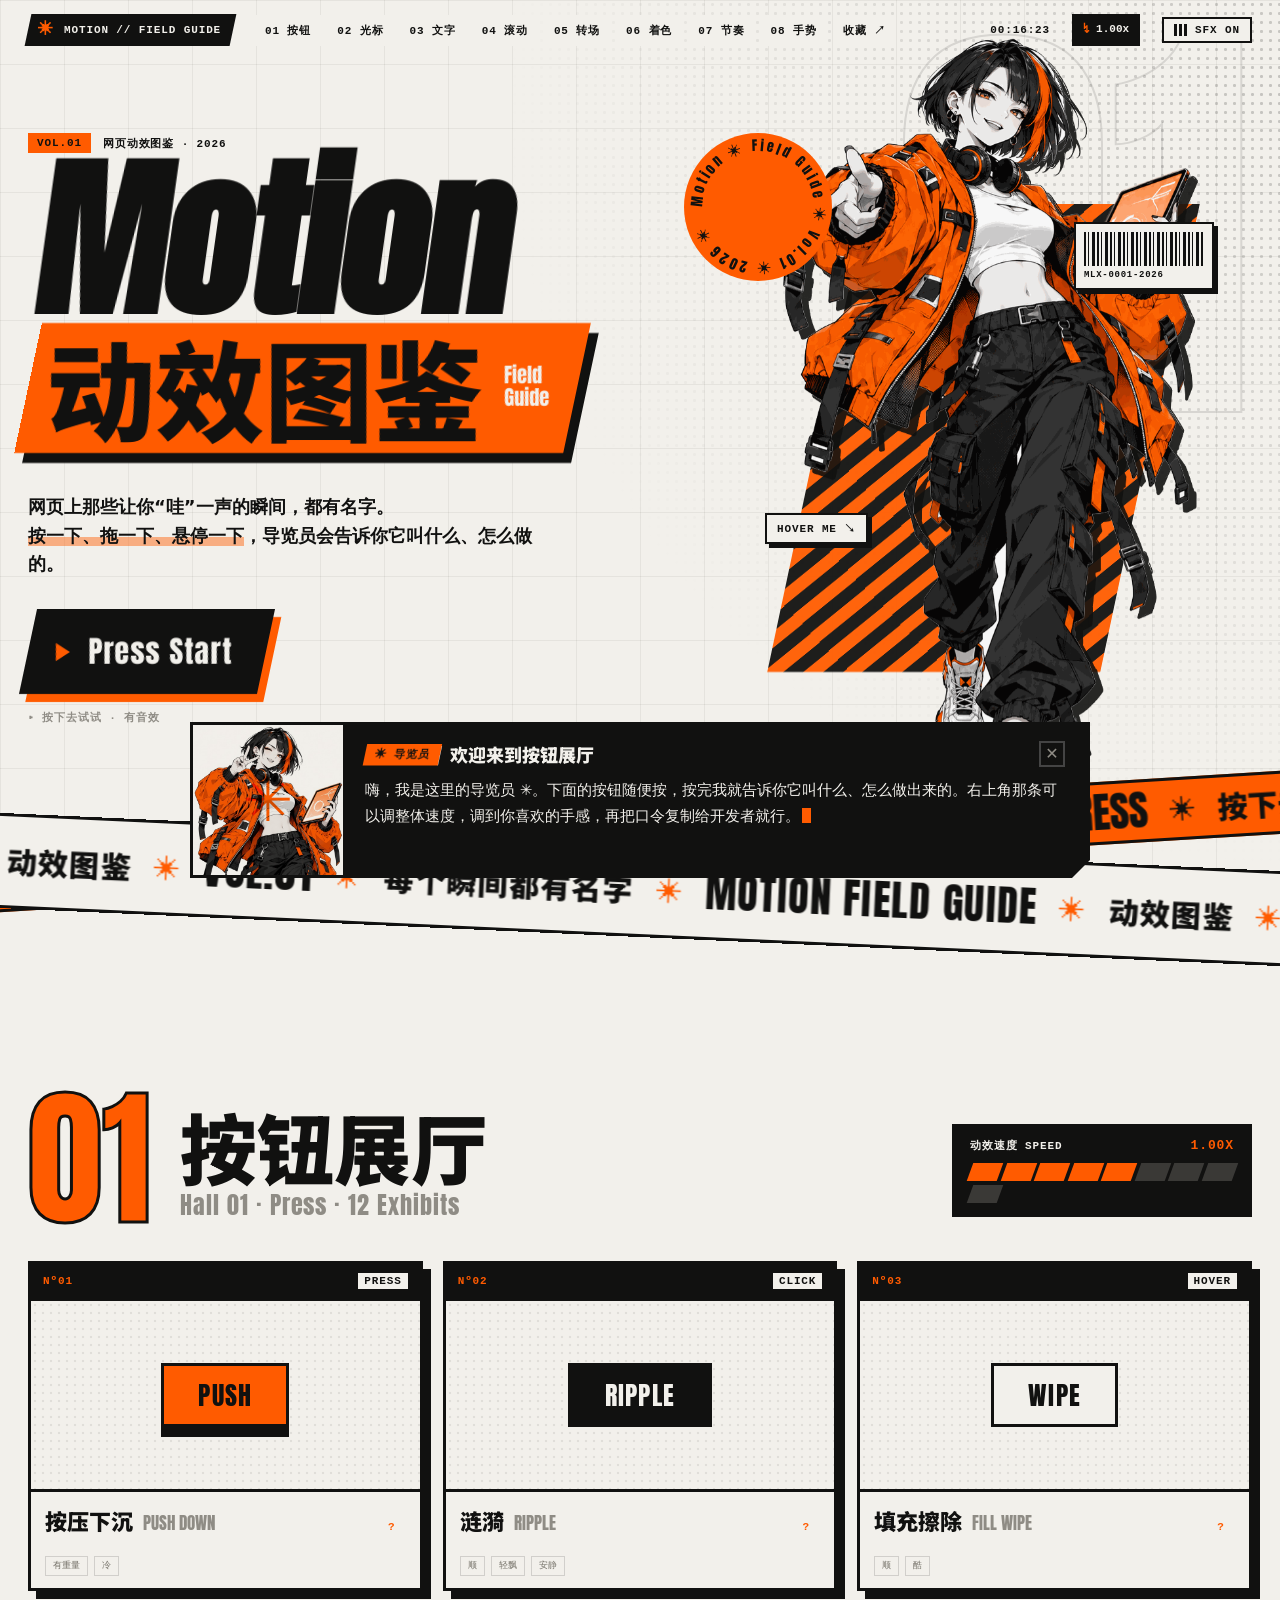
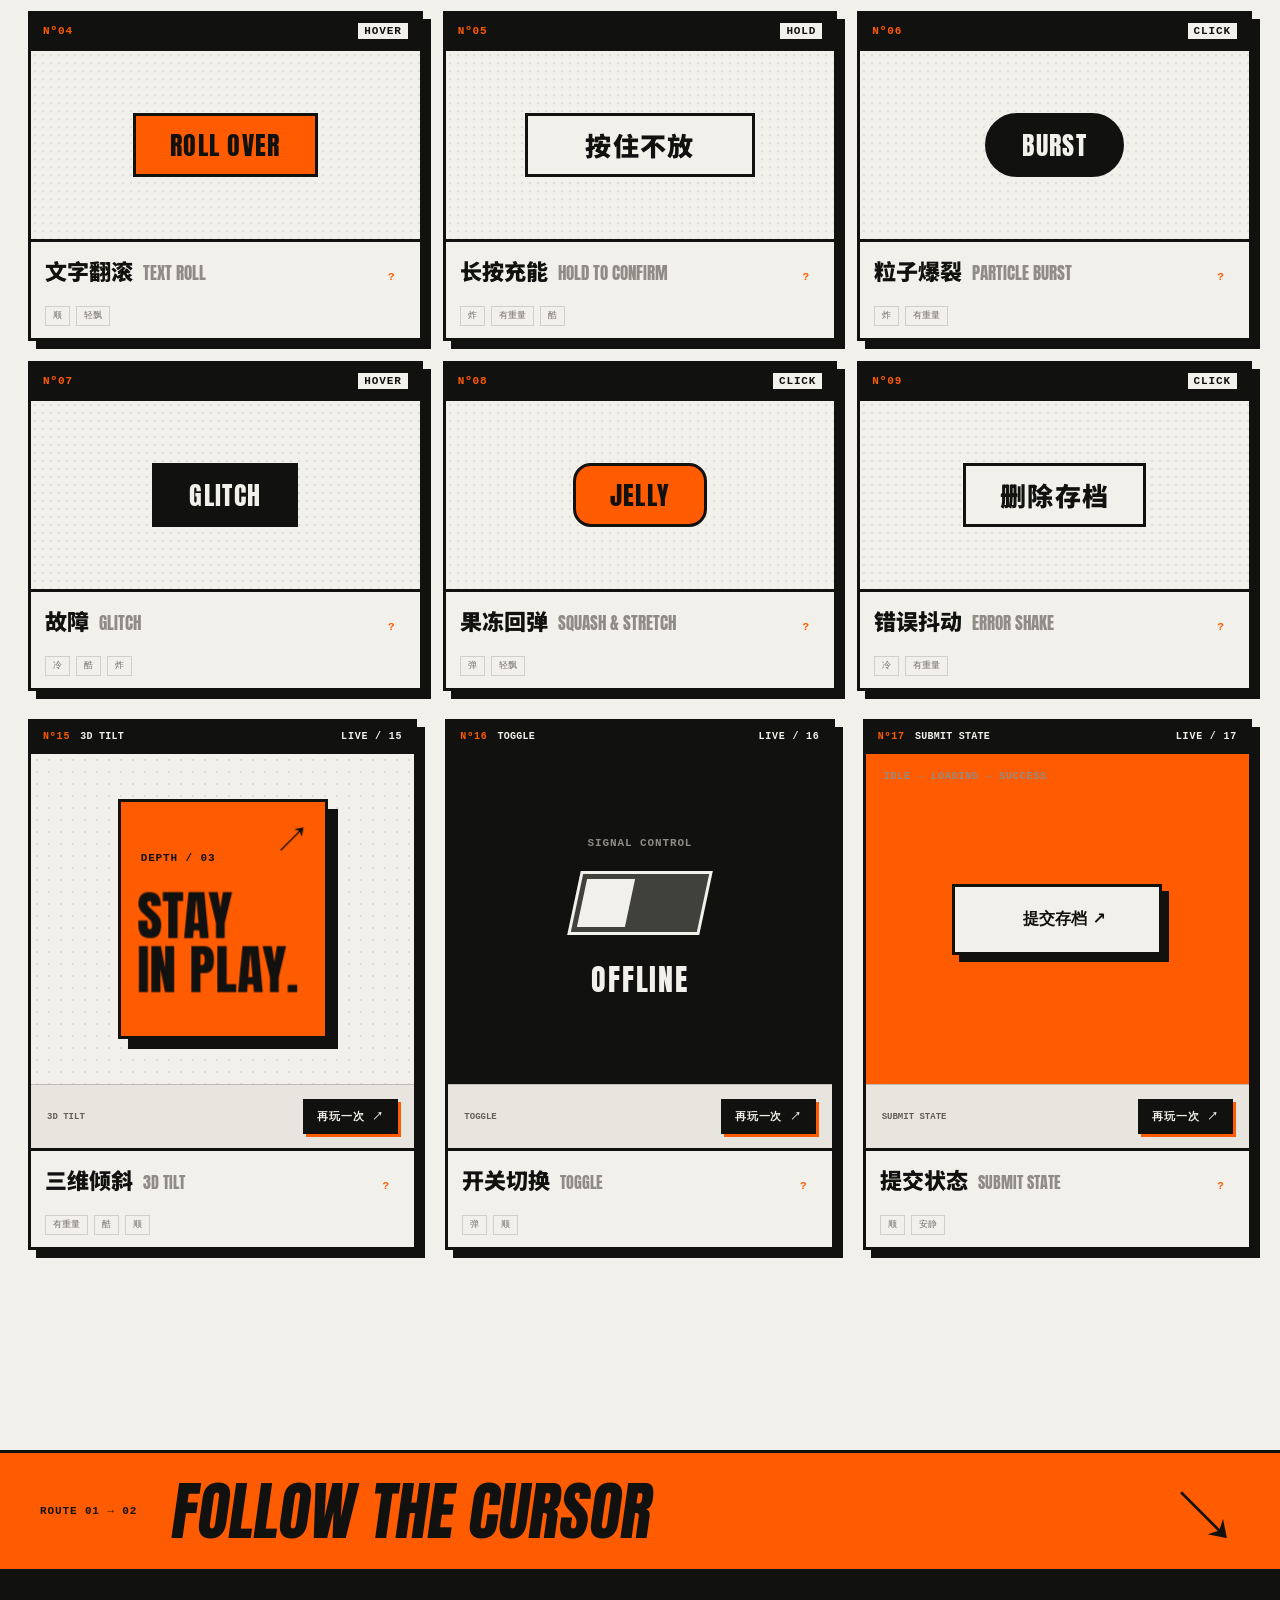
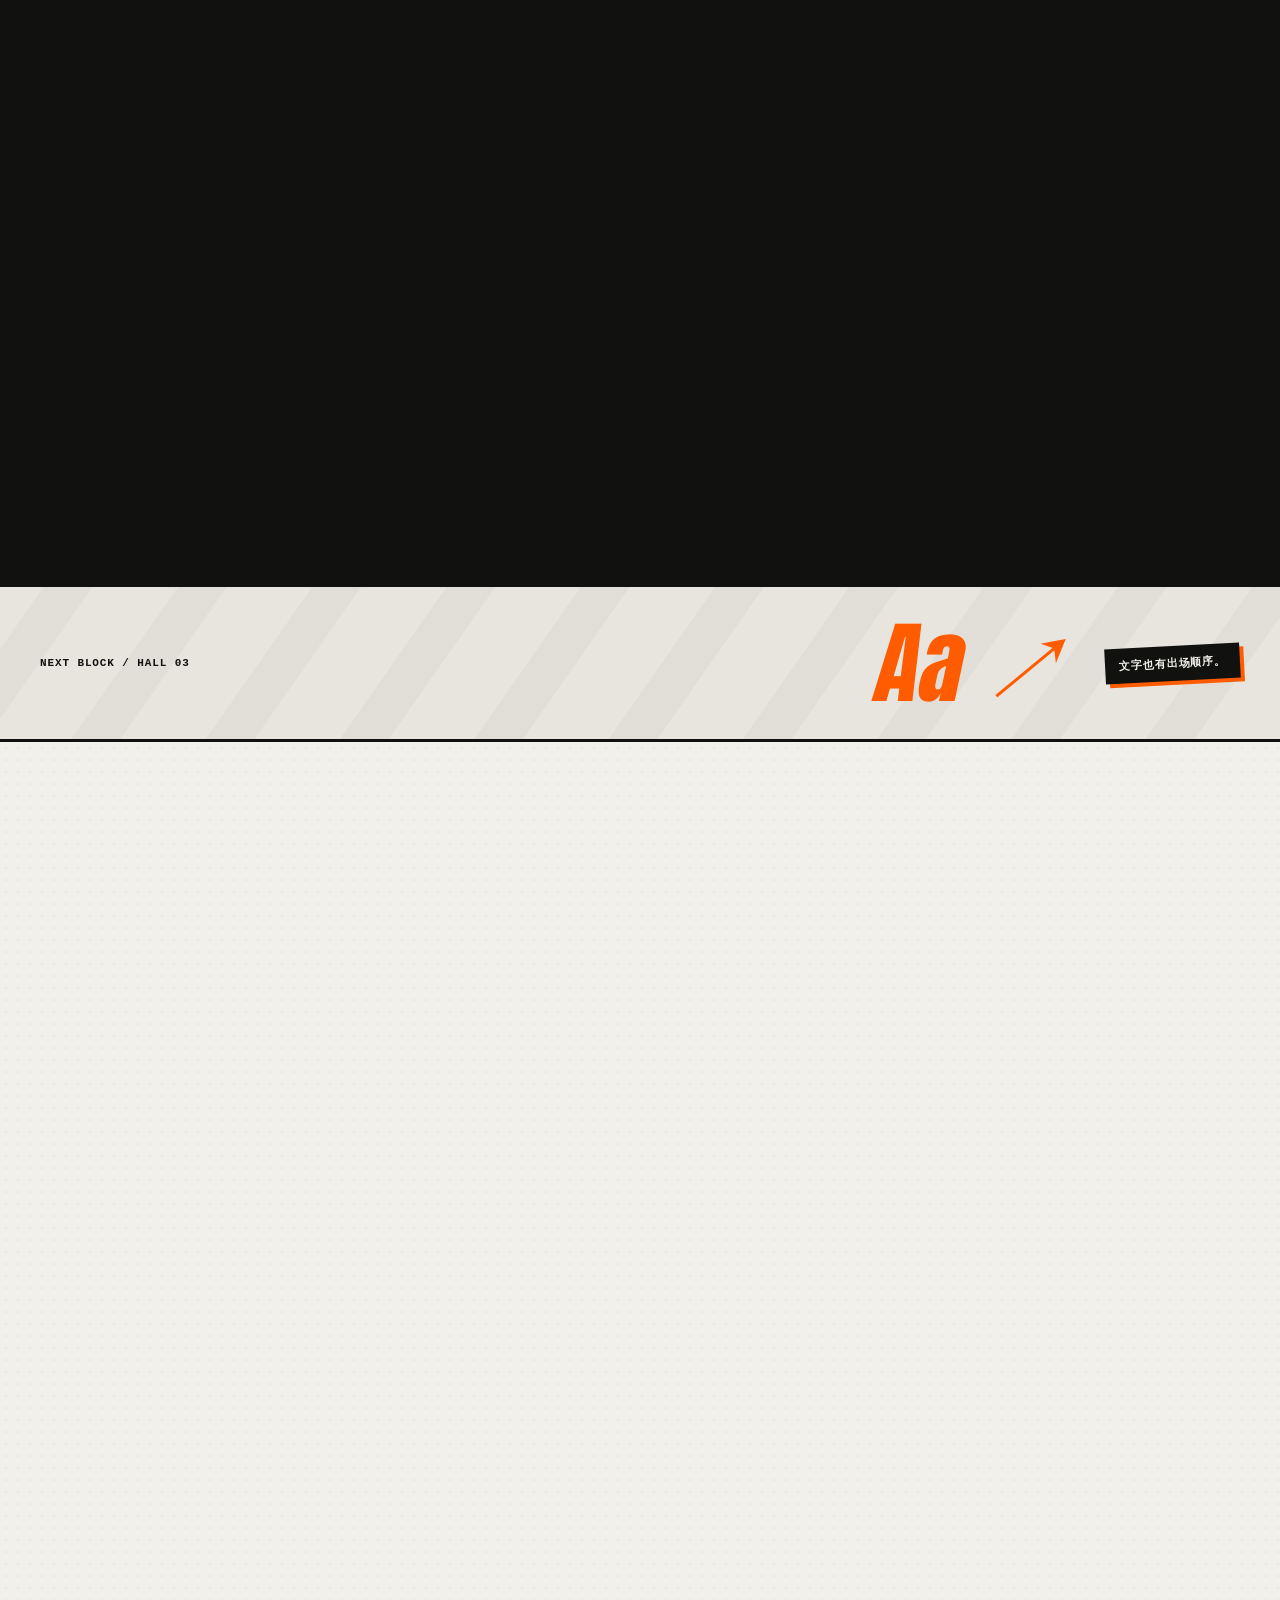
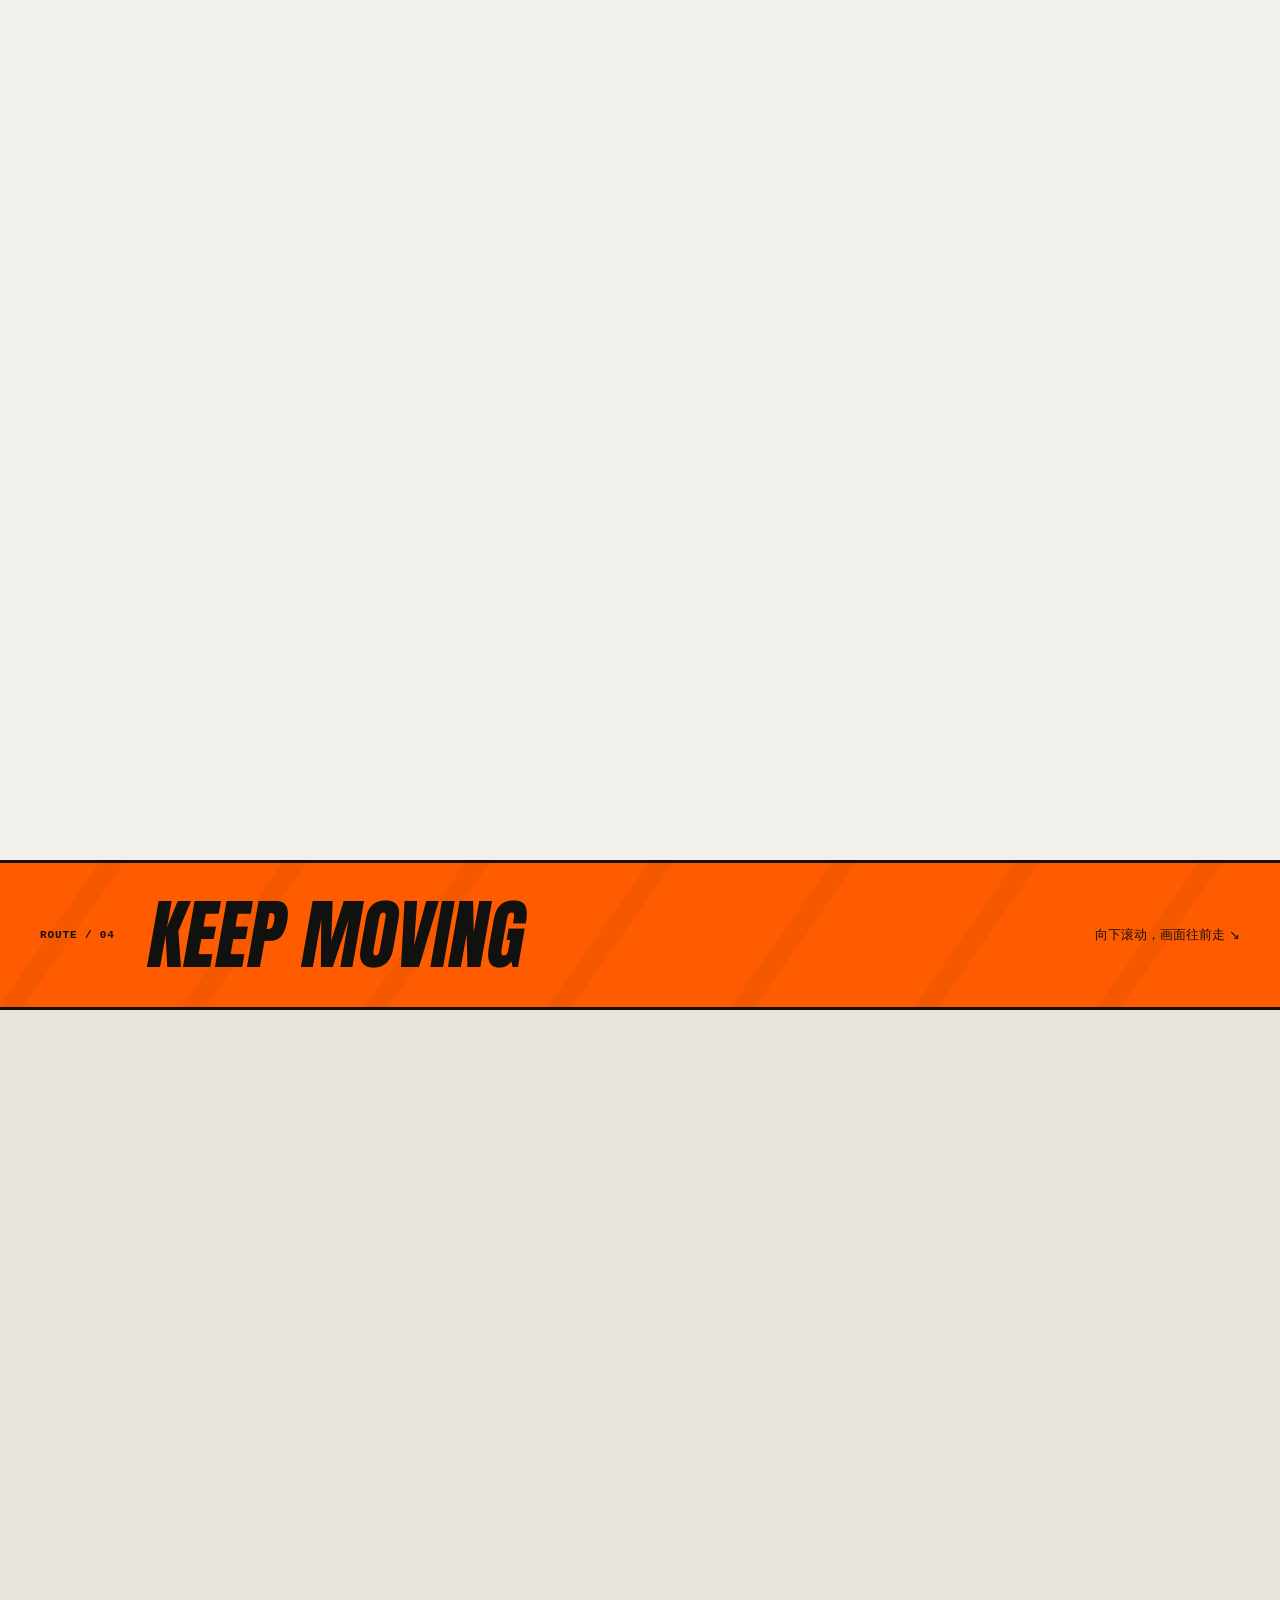
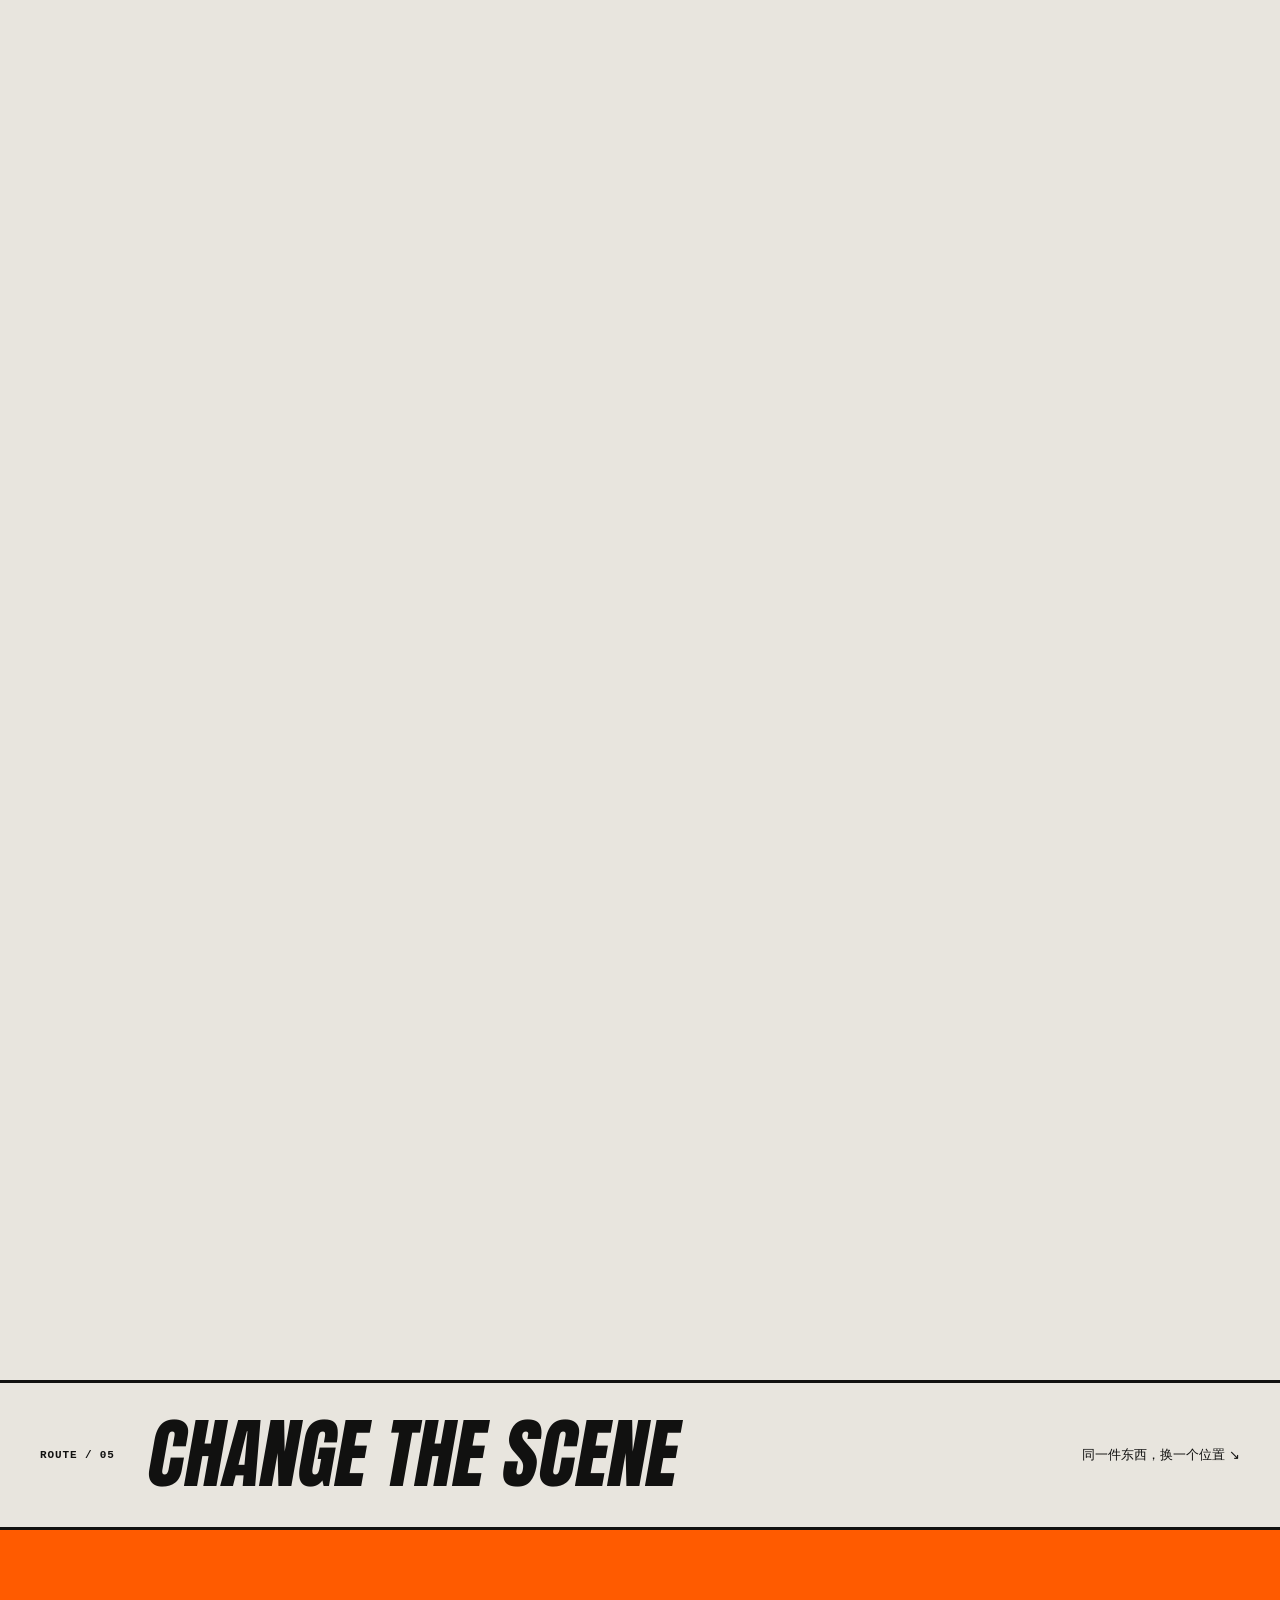
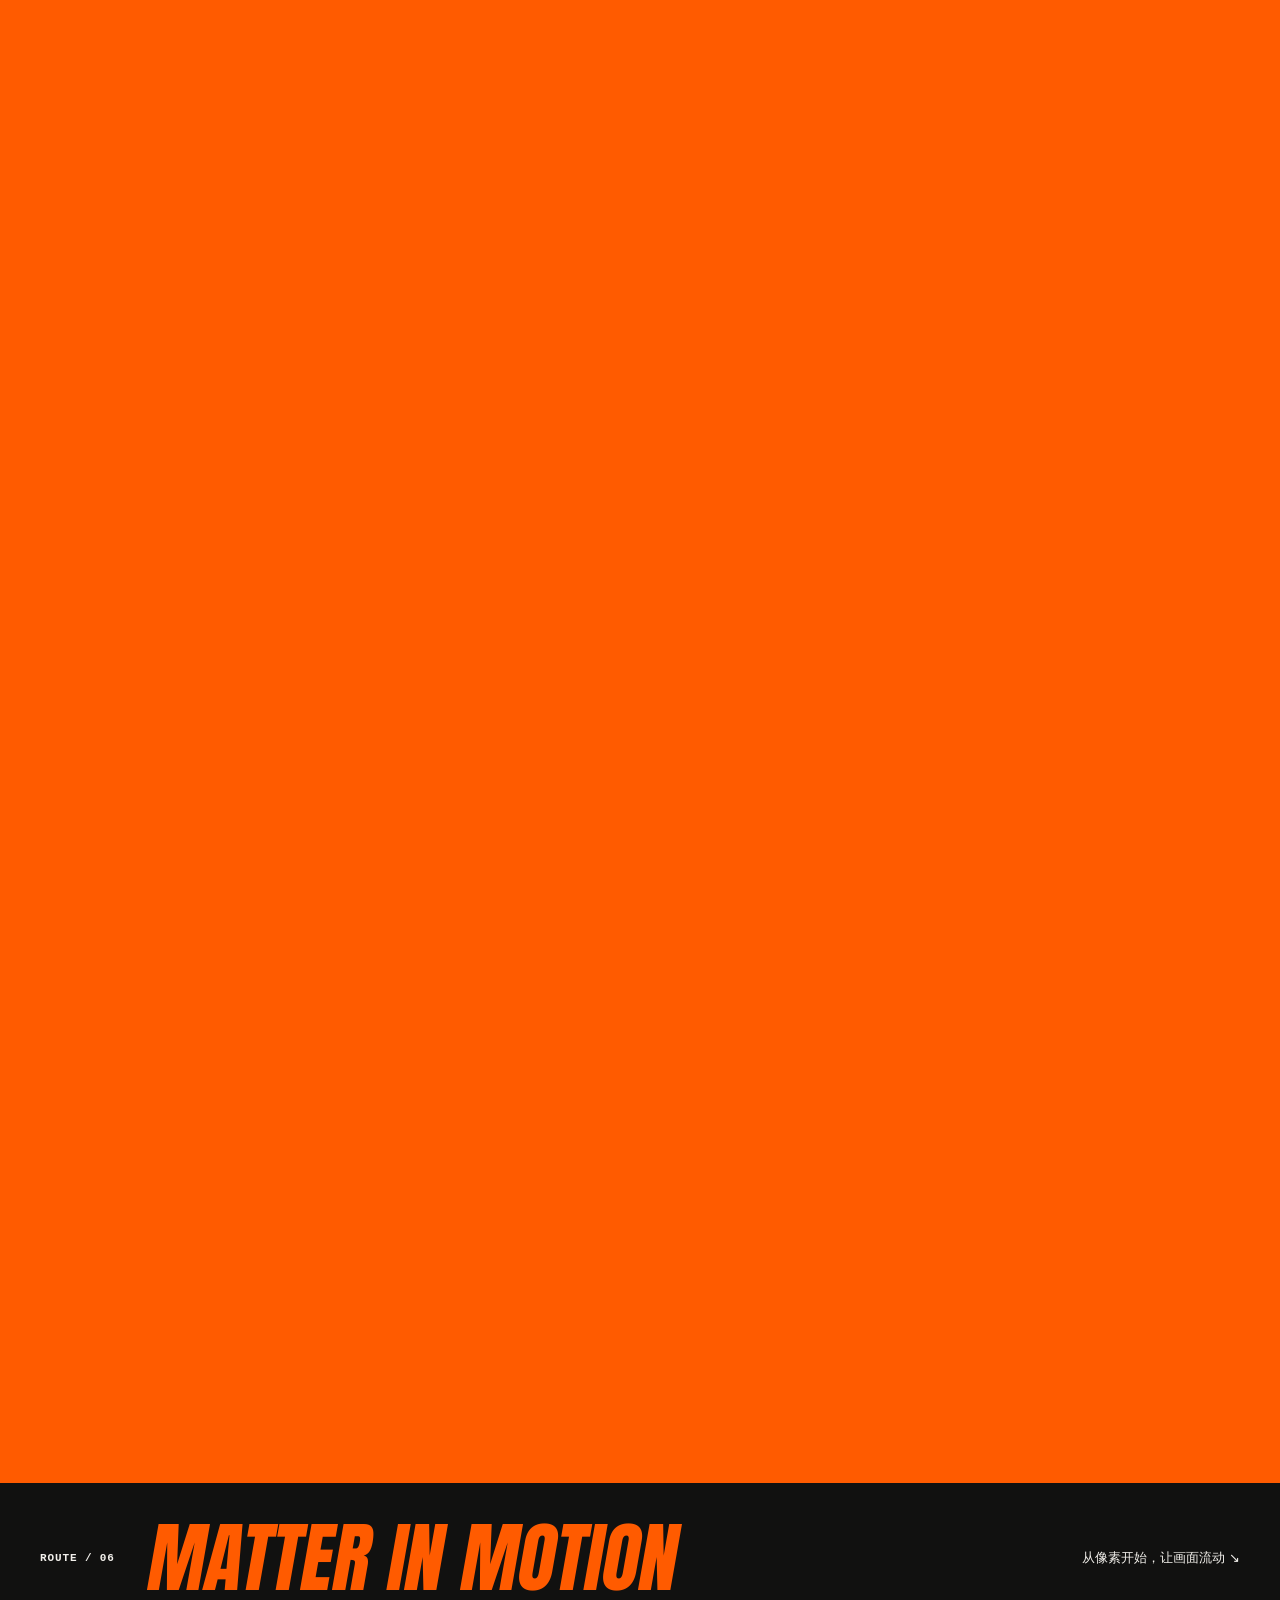
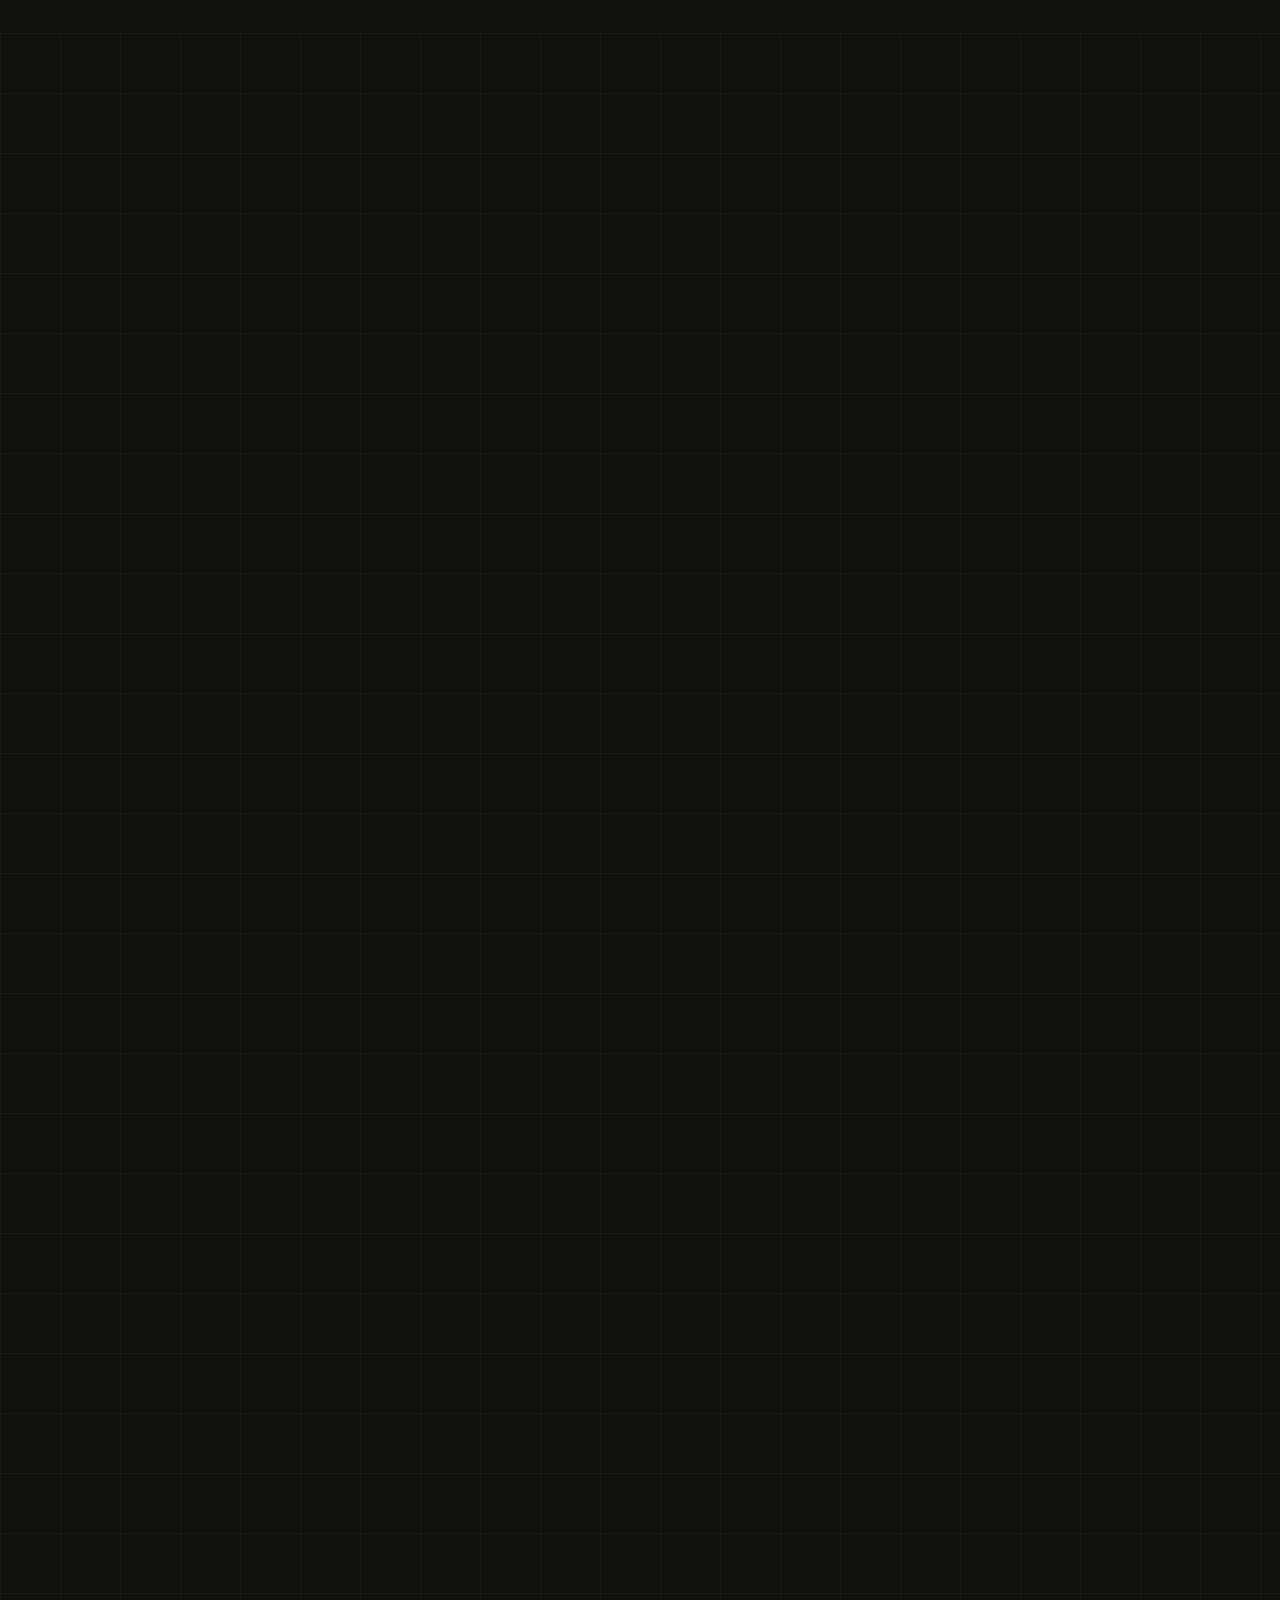
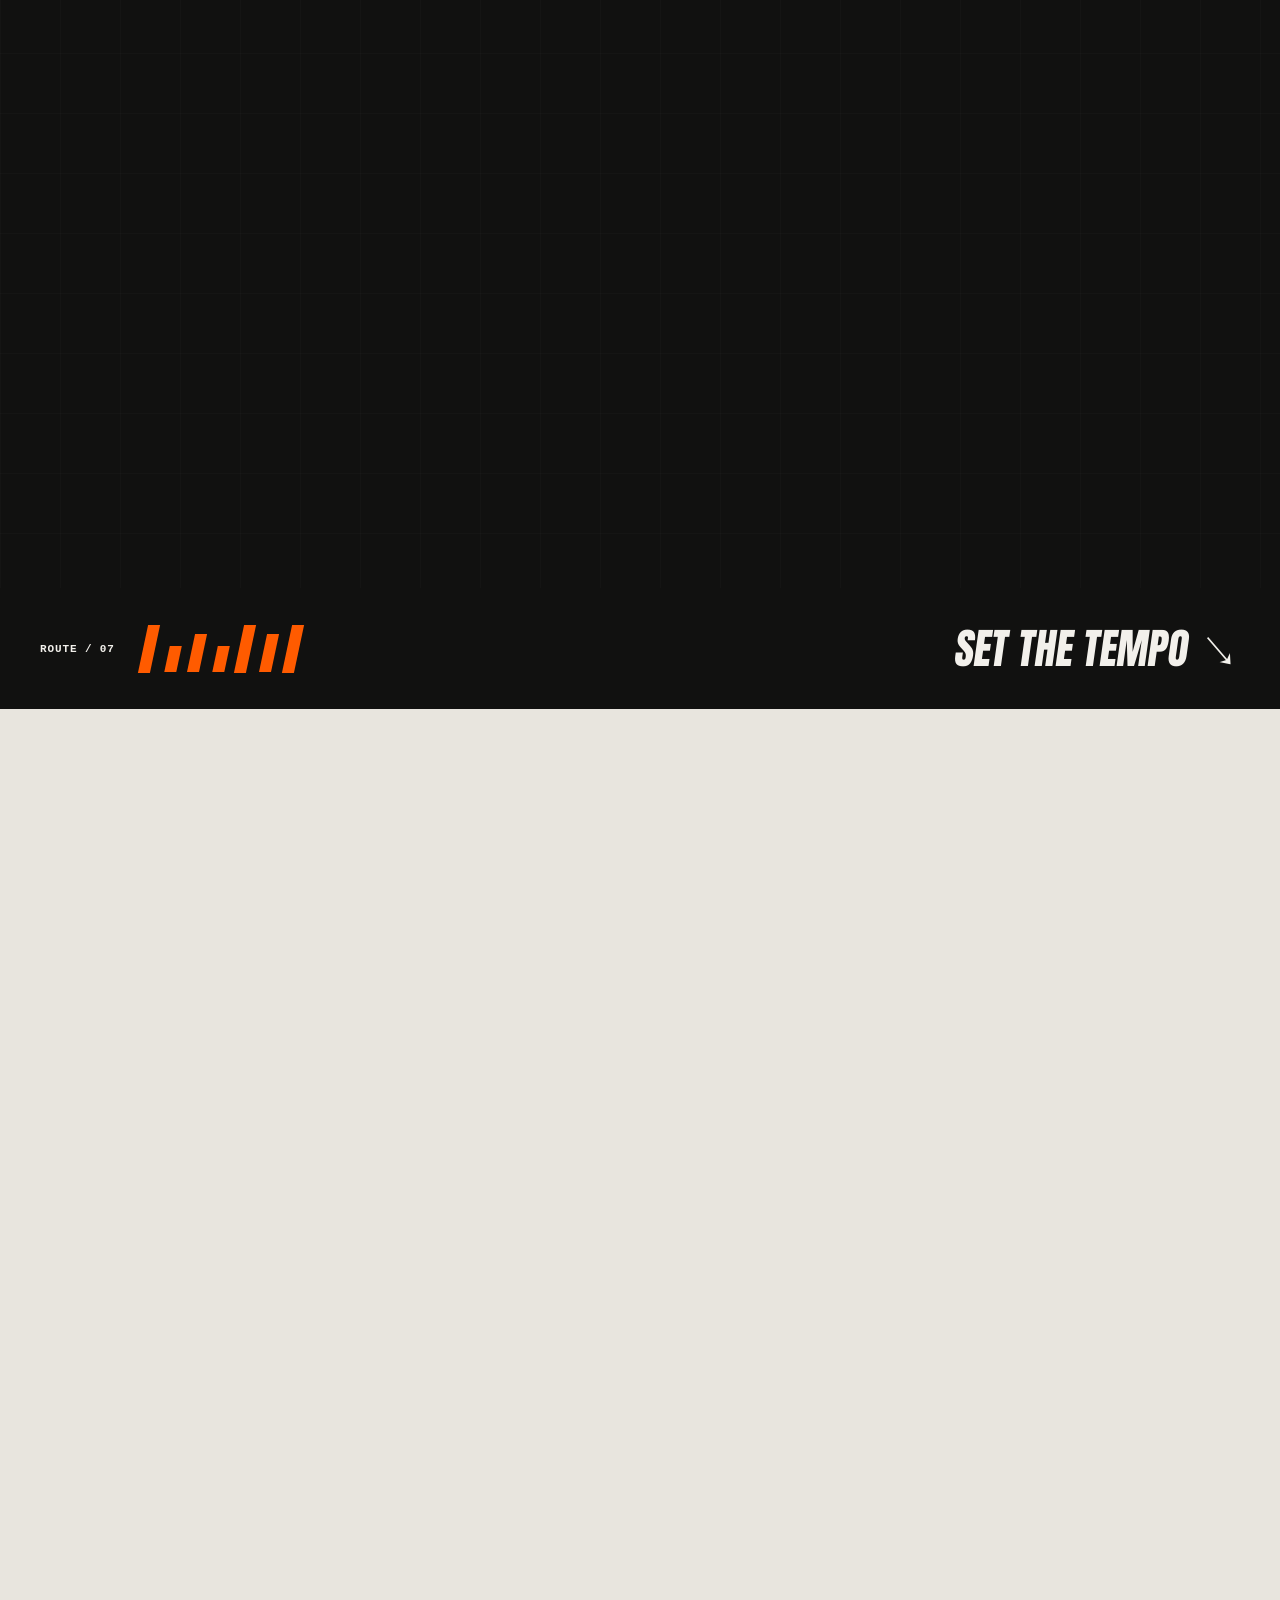
==== proto/c3-city.html @ 34e97db2 "统一浏览器动画与物理时钟实现暂停慢放和逐帧推进 Co-Authored-By: Claude Opus 5.5 <noreply@anthropic.com>" ====
<!doctype html>
<html lang="zh-CN">
<head>
<meta charset="utf-8">
<meta name="viewport" content="width=device-width, initial-scale=1">
<title>动效图鉴 · 43 件可玩的网页动效</title>
<meta name="description" content="八个展厅，四十三件可玩的网页动效。亲手试、调整速度、认识原理，再复制准确的动效口令。">
<link rel="preload" href="../assets/fonts/Anton.woff2" as="font" type="font/woff2" crossorigin>
<link rel="preload" href="../assets/fonts/NotoSansSC-Black-sub.woff2" as="font" type="font/woff2" crossorigin>
<link rel="icon" href="../assets/city-mark.svg" type="image/svg+xml">
<link rel="stylesheet" href="c3/core.css">
<link rel="stylesheet" href="c3/halls.css">
<link rel="stylesheet" href="c3/phase2.css">
<link rel="stylesheet" href="c3/phase3.css">
<link rel="stylesheet" href="c3/phase4.css">
</head>
<body>
  <div class="flash" id="flash"></div>

  <header class="hud mono">
    <a class="logo" href="#top" aria-label="回到首页"><i>✳</i><span>Motion // Field Guide</span></a>
    <span class="mid">Halls 08 / 08 · Exhibits 43</span>
    <nav class="hud-nav" aria-label="展厅导航"><a href="#hall">01 按钮</a><a href="#hall-cursor">02 光标</a><a href="#hall-text">03 文字</a><a href="#hall-scroll">04 滚动</a><a href="#hall-transition">05 转场</a><a href="#hall-shader">06 着色</a><a href="#hall-timing">07 节奏</a><a href="#hall-gesture">08 手势</a><a href="#collection" aria-label="收藏进度">收藏 ↗</a></nav>
    <span class="sp"></span>
    <span class="clock" id="clock">00:00:00</span>
    <button class="speed-toggle" id="speed-toggle" aria-label="调整全局速度，当前 1.00 倍" aria-expanded="false" aria-controls="speed-dock"><span aria-hidden="true">↯</span><b id="hudSpd">1.00x</b></button>
    <button class="sfx mono" id="sfx" aria-pressed="true"><span class="bars"><b></b><b></b><b></b></span><span id="sfxLbl">SFX ON</span></button>
  </header>
  <div class="speed-dock speed mono" id="speed-dock" hidden>
    <div class="speed-top"><span>播放控制台 Playback</span><b id="dockSpd">1.00x</b></div>
    <div class="segs" id="dock-segs" role="radiogroup" aria-label="全局动效速度"></div>
    <div class="speed-scale"><span>0.10x</span><span>1.00x</span><span>2.00x</span></div>
    <div class="playback-keys"><button id="play-pause" aria-pressed="false">Ⅱ 暂停</button><button id="play-slow">0.1x 慢放</button><button id="play-step" aria-label="暂停并前进一帧">一步 / 1帧 ↦</button></div><div class="playback-state" id="play-state" role="status">PLAYING / ALL HALLS</div><p>所有动效共用一个时钟。<br>空格暂停 · 暂停时按 . 前进一帧</p>
  </div>

  <main id="app">
  <section class="hero" id="top">
    <div class="grid"></div>
    <div class="ht halftone"></div>
    <div class="big-no">01</div>

    <div class="left" data-px="-.3">
      <div class="kicker mono"><span class="tag">Vol.01</span><span>网页动效图鉴 · 2026</span></div>
      <h1 class="t1"><span>Motion</span></h1>
      <div class="t2"><b>动效图鉴</b><small>Field<br>Guide</small></div>
      <p class="lead">网页上那些让你“哇”一声的瞬间，都有名字。<br><em>按一下、拖一下、悬停一下</em>，导览员会告诉你它叫什么、怎么做的。</p>
      <button class="start" id="start"><span class="tri"></span><span class="k">Press Start</span></button>
      <span class="start-hint mono">▸ 按下去试试 · 有音效</span>
    </div>

    <div class="right">
      <div class="stripe-block hazard" data-px=".25"></div>
      <svg class="badge" viewBox="0 0 150 150" aria-hidden="true">
        <defs><path id="circ" d="M75,75 m-56,0 a56,56 0 1,1 112,0 a56,56 0 1,1 -112,0"/></defs>
        <circle cx="75" cy="75" r="74"/>
        <text><textPath href="#circ">Motion ✳ Field Guide ✳ Vol.01 ✳ 2026 ✳</textPath></text>
      </svg>
      <div class="guide" id="guide" data-px=".6"><img decoding="async" width="885" height="1318" src="../assets/city-web/guide-full-shadow.png" alt="导览员" onerror="this.parentNode.style.display='none'"></div>
      <div class="sticker mono" style="right:30vw;bottom:24vh" data-px=".9">Hover me ↘</div>
      <div class="sticker" style="right:3vw;top:14vh;padding:8px" data-px="1.1"><div class="barcode"></div><div class="mono" style="font-size:9px;margin-top:4px">MLX-0001-2026</div></div>
    </div>
  </section>

  <div class="tapes">
    <div class="tape a"><div class="track" data-dir="-1"></div></div>
    <div class="tape b"><div class="track" data-dir="1"></div></div>
  </div>

  <section class="hall" id="hall">
    <div class="hall-head">
      <span class="no">01</span>
      <h2>按钮展厅<small>Hall 01 · Press · 12 Exhibits</small></h2>
      <div class="speed mono">
        <div class="speed-top"><span>动效速度 Speed</span><b id="spdVal">1.00x</b></div>
        <div class="segs" id="segs" role="radiogroup" aria-label="全局动效速度"></div>
      </div>
    </div>
    <div class="cards" id="cards"></div><div class="extra-grid button-extras" data-module="extras"><article class="card exhibit " data-k="tilt"><header class="mono"><span class="n">Nº15</span><span class="sp">3D Tilt</span><span>LIVE / 15</span></header><div class="demo-stage tilt-stage"><button class="tilt-object"><span class="mono">Depth / 03</span><b>STAY<br>IN PLAY.</b><i>↗</i></button></div><div class="demo-tools"><span class="mono demo-readout">3D Tilt</span><button class="demo-play mono" data-play>再玩一次 ↗</button></div><footer><b>三维倾斜</b><em>3D Tilt</em><button class="q mono" aria-label="了解三维倾斜">?</button></footer></article><article class="card exhibit " data-k="toggle"><header class="mono"><span class="n">Nº16</span><span class="sp">Toggle</span><span>LIVE / 16</span></header><div class="demo-stage toggle-stage"><div class="toggle-demo"><span class="mono">Signal control</span><button class="toggle-object" role="switch" aria-checked="false" aria-label="信号开关"><i></i></button><b class="toggle-label">OFFLINE</b></div></div><div class="demo-tools"><span class="mono demo-readout">Toggle</span><button class="demo-play mono" data-play>再玩一次 ↗</button></div><footer><b>开关切换</b><em>Toggle</em><button class="q mono" aria-label="了解开关切换">?</button></footer></article><article class="card exhibit " data-k="submit"><header class="mono"><span class="n">Nº17</span><span class="sp">Submit State</span><span>LIVE / 17</span></header><div class="demo-stage submit-stage"><button class="submit-object"><i></i><span>提交存档 ↗</span></button><span class="stage-label mono">Idle → Loading → Success</span></div><div class="demo-tools"><span class="mono demo-readout">Submit State</span><button class="demo-play mono" data-play>再玩一次 ↗</button></div><footer><b>提交状态</b><em>Submit State</em><button class="q mono" aria-label="了解提交状态">?</button></footer></article></div>
  </section>

  <div class="district-entry" aria-hidden="true"><span class="mono">Route 01 → 02</span><b>Follow the cursor</b><span class="entry-arrow">↘</span></div>

  <section class="hall cursor-hall" id="hall-cursor" aria-labelledby="cursor-title">
    <div class="hall-head">
      <span class="no">02</span>
      <h2 id="cursor-title">光标展厅<small>Hall 02 · Cursor · 5 Exhibits</small></h2>
      <p class="hall-note">把鼠标变成力、轨迹和光。<br><span class="mono">X-RAY ON → 看见原理</span></p>
    </div>
    <div class="cursor-grid">
      <article class="card lab-card" data-k="magnetic">
        <header class="mono"><span class="n">Nº10</span><span class="sp">FIELD / 01</span><button class="xray-toggle" aria-pressed="false">透视 X-RAY</button></header>
        <div class="lab-stage magnetic-stage" tabindex="0" aria-label="磁吸演示，移动鼠标或点击空白区域">
          <span class="stage-label mono">Attraction field</span><span class="stage-corner mono">＋</span>
          <span class="magnetic-origin" aria-hidden="true"></span>
          <button class="magnetic-target" aria-label="试玩磁吸"><span>Come closer<i>↗</i></span></button>
          <canvas class="xray-canvas" aria-hidden="true"></canvas>
          <span class="stage-instruction">靠近一点，让按钮追过来。<small>手机轻点空白处</small></span>
        </div>
        <div class="lab-controls" data-controls="magnetic"></div>
        <footer><b>磁吸</b><em>Magnetic</em><button class="q mono" aria-label="了解磁吸">?</button></footer>
      </article>

      <article class="card lab-card" data-k="trail">
        <header class="mono"><span class="n">Nº11</span><span class="sp">TRACE / 02</span><button class="xray-toggle" aria-pressed="false">透视 X-RAY</button></header>
        <div class="lab-stage trail-stage" tabindex="0" aria-label="图片拖尾演示，划过鼠标或点击">
          <span class="stage-label mono">Distance → image</span><span class="stage-corner mono">＋</span>
          <div class="trail-title" aria-hidden="true">Leave<br>a trace.</div>
          <div class="trail-preview" aria-hidden="true"><img decoding="async" loading="lazy" width="720" height="899" src="../assets/web/motion-01.jpg" alt=""><img decoding="async" loading="lazy" width="720" height="899" src="../assets/web/motion-03.jpg" alt=""><img decoding="async" loading="lazy" width="720" height="899" src="../assets/web/motion-05.jpg" alt=""></div>
          <div class="trail-layer"></div><canvas class="xray-canvas" aria-hidden="true"></canvas>
          <span class="stage-instruction">划过展柜，留下一串瞬间。<small>手机轻点，展开图片</small></span>
        </div>
        <div class="lab-controls" data-controls="trail"></div>
        <footer><b>图片拖尾</b><em>Image Trail</em><button class="q mono" aria-label="了解图片拖尾">?</button></footer>
      </article>

      <article class="card lab-card spotlight-card" data-k="spotlight">
        <header class="mono"><span class="n">Nº12</span><span class="sp">SEARCH / 03</span><button class="xray-toggle" aria-pressed="false">透视 X-RAY</button></header>
        <div class="spotlight-layout">
          <div class="lab-stage spotlight-stage" tabindex="0" aria-label="聚光灯演示，移动鼠标或点击寻找隐藏内容">
            <div class="spot-dark" aria-hidden="true"><span class="mono">Signal concealed / 03</span><b>Search<br>the signal.</b><span class="spot-scanline"></span></div>
            <div class="spot-lit"><span class="mono">Signal found / 03</span><div class="hidden-poster"><i aria-hidden="true">✳</i><b>Hidden in<br>plain sight.</b></div><div class="hidden-labels mono"><span>01 / 遮罩</span><span>02 / 插值</span><span>03 / 光的范围</span></div></div>
            <canvas class="xray-canvas" aria-hidden="true"></canvas>
            <span class="stage-instruction">用光，找出暗处的内容。<small>手机轻点，让光移动</small></span>
          </div>
          <div class="spotlight-console"><div class="console-title mono"><i>●</i> Light control</div><p>内容一直都在。<br>只让光照到的部分显现。</p><div class="lab-controls" data-controls="spotlight"></div><button class="lab-replay mono" data-replay="spotlight">移动光源 ↗</button></div>
        </div>
        <footer><b>聚光灯遮罩</b><em>Spotlight Reveal</em><button class="q mono" aria-label="了解聚光灯遮罩">?</button></footer>
      </article>
    </div>
<div class="extra-grid" data-module="extras"><article class="card exhibit " data-k="custom"><header class="mono"><span class="n">Nº18</span><span class="sp">Custom Cursor</span><span>LIVE / 18</span></header><div class="demo-stage custom-stage"><div class="cursor-poster"><b>OTHER<br>SIDE.</b><div></div><i class="custom-pointer">↗<small>Explore</small></i></div><span class="stage-label mono">Difference / 混合反色</span></div><div class="demo-tools"><span class="mono demo-readout">Custom Cursor</span><button class="demo-play mono" data-play>再玩一次 ↗</button></div><footer><b>自定义光标</b><em>Custom Cursor</em><button class="q mono" aria-label="了解自定义光标">?</button></footer></article><article class="card exhibit " data-k="ink"><header class="mono"><span class="n">Nº19</span><span class="sp">Cursor Trail</span><span>LIVE / 19</span></header><div class="demo-stage ink-stage"><canvas class="ink-canvas" aria-hidden="true"></canvas><b class="ink-title">Make<br>your mark.</b><span class="stage-label mono">惯性轨迹 / 划过或轻点</span></div><div class="demo-tools"><span class="mono demo-readout">Cursor Trail</span><button class="demo-play mono" data-play>再玩一次 ↗</button></div><footer><b>光标跟随墨迹</b><em>Cursor Trail</em><button class="q mono" aria-label="了解光标跟随墨迹">?</button></footer></article></div>
  </section>

  <div class="type-crossing" aria-hidden="true"><div class="crossing-stripes"></div><span class="mono">Next block / Hall 03</span><b>Aa ↗</b><span class="mono">文字也有出场顺序。</span></div>

  <section class="hall text-hall" id="hall-text" aria-labelledby="text-title">
    <div class="hall-head">
      <span class="no">03</span>
      <h2 id="text-title">文字展厅<small>Hall 03 · Type · 5 Exhibits</small></h2>
      <p class="hall-note">同一句话，换一种出场方式。<br><span class="mono">Edit → Replay → Copy</span></p>
    </div>
    <div class="text-grid">
      <article class="card type-card" data-k="split">
        <header class="mono"><span class="n">Nº13</span><span class="sp">TYPE / 01</span><span class="how">Replay</span></header>
        <div class="type-stage split-stage">
          <span class="stage-label mono">One character at a time</span><div class="split-ghost" aria-hidden="true">Aa</div>
          <div class="split-lines" aria-label="每个瞬间 都有名字"></div>
          <div class="type-stage-bottom"><span class="mono type-status">Ready / 08 characters</span><button class="type-play mono" aria-label="播放逐字错落">播放 ↗</button></div>
        </div>
        <div class="type-edit"><label for="split-input">试一句话</label><input id="split-input" type="text" value="每个瞬间 都有名字" maxlength="24" spellcheck="false" autocomplete="off" aria-describedby="split-hint"><span class="mono" id="split-hint">空格换行</span></div>
        <div class="lab-controls type-controls" data-controls="split"></div>
        <div class="type-timeline"><span class="mono">Stagger</span><div class="progress-bars" aria-hidden="true"></div><output class="mono">00 / 08</output></div>
        <footer><b>逐字错落</b><em>Split Text Stagger</em><button class="q mono" aria-label="了解逐字错落">?</button></footer>
      </article>

      <article class="card type-card" data-k="scramble">
        <header class="mono"><span class="n">Nº14</span><span class="sp">TYPE / 02</span><span class="how">Replay</span></header>
        <div class="type-stage scramble-stage">
          <span class="stage-label mono"><i>●</i> Signal locked</span><span class="decode-mark mono" aria-hidden="true">[ A—Z ]</span>
          <div class="scramble-lines" aria-label="MOTION LEXICON"></div>
          <div class="type-stage-bottom"><span class="mono type-status">Ready / 13 characters</span><button class="type-play mono" aria-label="播放乱码解码">解码 ↗</button></div>
        </div>
        <div class="type-edit"><label for="scramble-input">换个词</label><input id="scramble-input" type="text" value="MOTION LEXICON" maxlength="24" spellcheck="false" autocomplete="off" aria-describedby="scramble-hint"><span class="mono" id="scramble-hint">A—Z / 0—9</span></div>
        <div class="lab-controls type-controls" data-controls="scramble"></div>
        <div class="type-timeline"><span class="mono">Locked</span><div class="progress-bars" aria-hidden="true"></div><output class="mono">13 / 13</output></div>
        <footer><b>乱码解码</b><em>Scramble</em><button class="q mono" aria-label="了解乱码解码">?</button></footer>
      </article>
    </div>
<div class="extra-grid type-extras" data-module="extras"><article class="card exhibit " data-k="wave"><header class="mono"><span class="n">Nº20</span><span class="sp">Variable Font Wave</span><span>LIVE / 20</span></header><div class="demo-stage wave-stage"><div class="wave-word" aria-label="MOTION"><span style="--i:0">M</span><span style="--i:1">O</span><span style="--i:2">T</span><span style="--i:3">I</span><span style="--i:4">O</span><span style="--i:5">N</span></div><span class="stage-label mono">Weight 100 → 900</span></div><div class="demo-tools"><span class="mono demo-readout">Variable Font Wave</span><button class="demo-play mono" data-play>再玩一次 ↗</button></div><footer><b>字重波浪</b><em>Variable Font Wave</em><button class="q mono" aria-label="了解字重波浪">?</button></footer></article><article class="card exhibit " data-k="mask"><header class="mono"><span class="n">Nº21</span><span class="sp">Text Mask Reveal</span><span>LIVE / 21</span></header><div class="demo-stage mask-stage"><div class="mask-word"><b>IN<br>MOTION.</b><b aria-hidden="true">IN<br>MOTION.</b></div><span class="stage-label mono">Clip → Fill</span></div><div class="demo-tools"><span class="mono demo-readout">Text Mask Reveal</span><button class="demo-play mono" data-play>再玩一次 ↗</button></div><footer><b>文字遮罩填充</b><em>Text Mask Reveal</em><button class="q mono" aria-label="了解文字遮罩填充">?</button></footer></article><article class="card exhibit " data-k="typewriter"><header class="mono"><span class="n">Nº22</span><span class="sp">Typewriter</span><span>LIVE / 22</span></header><div class="demo-stage typewriter-stage"><div class="writer-word"><span></span><i></i></div><span class="stage-label mono">字符间隔 65ms</span></div><div class="demo-tools"><span class="mono demo-readout">Typewriter</span><button class="demo-play mono" data-play>再玩一次 ↗</button></div><footer><b>打字机</b><em>Typewriter</em><button class="q mono" aria-label="了解打字机">?</button></footer></article></div>
  </section>

<div class="p2-crossing crossing-4" aria-hidden="true"><span class="mono">Route / 04</span><b>KEEP MOVING</b><span>向下滚动，画面往前走 ↘</span></div><section class="hall scroll-hall" id="hall-scroll" data-module="scroll"><div class="hall-head"><span class="no">04</span><h2>滚动展厅<small>Hall 04 · Scroll · 5 Exhibits</small></h2><p class="hall-note">你的滚轮，就是时间轴。<br><span class="mono">Play → Understand → Copy</span></p></div><div class="scroll-grid"><article class="card exhibit scroll-feature" data-k="parallax"><header class="mono"><span class="n">Nº23</span><span class="sp">Parallax</span><span>LIVE / 23</span></header><div class="demo-stage parallax-stage"><span class="stage-label mono">Layer 01 / 0.15 · 02 / 0.45 · 03 / 0.90</span><div class="city-back city-layer"><span>远</span><i></i><i></i><i></i><i></i></div><b class="city-type city-layer">CITY<br>IN MOTION</b><div class="city-front city-layer"><b>04</b><span class="mono">NEAR / 街区观察站 ↗</span></div></div><div class="demo-tools"><span class="mono demo-readout">Parallax</span><button class="demo-play mono" data-play>演示视差 ↗</button></div><footer><b>视差</b><em>Parallax</em><button class="q mono" aria-label="了解视差">?</button></footer></article><article class="card exhibit pin-card" data-k="pinned"><header class="mono"><span class="n">Nº24</span><span class="sp">Pinned Scroll</span><span>LIVE / 24</span></header><div class="pin-route"><div class="pin-backdrop" aria-hidden="true"><span class="mono">SCROLL = TIME</span><b>STAY<br>HERE.</b><div class="hazard"></div><span class="mono">03 CHAPTERS / SCROLL ↓</span></div><div class="demo-stage pinned-stage"><span class="stage-label mono">Scroll to advance / 钉住现场</span><div class="pin-poster"><span class="mono pin-chapter">01 / Approach</span><b class="pin-title">走进<br>街区。</b><i>↘</i></div><div class="pin-steps"><i></i><i></i><i></i></div></div><ol class="pin-route-notes"><li><span class="mono">01 / APPROACH</span><b>走进街区。</b><p>画面钉住，滚动开始变成时间。</p><i>↘</i></li><li><span class="mono">02 / OBSERVE</span><b>停下看一眼。</b><p>位置不动，让内容进入下一幕。</p><i>◎</i></li><li><span class="mono">03 / CONTINUE</span><b>带着灵感走。</b><p>时间轴走完，画面跟着页面离开。</p><i>↗</i></li></ol></div><div class="demo-tools"><span class="mono demo-readout">Pinned Scroll</span><button class="demo-play mono" data-play>推进一幕 ↗</button></div><footer><b>钉住滚动</b><em>Pinned Scroll</em><button class="q mono" aria-label="了解钉住滚动">?</button></footer></article><article class="card exhibit " data-k="horizontal"><header class="mono"><span class="n">Nº25</span><span class="sp">Horizontal Scroll</span><span>LIVE / 25</span></header><div class="demo-stage horizontal-stage"><span class="stage-label mono">Vertical input → Horizontal output</span><div class="horizontal-track"><div><img decoding="async" loading="lazy" width="720" height="899" src="../assets/web/motion-01.jpg" alt="街区瞬间 1"><span class="mono">Frame / 01</span><b>PASS</b></div><div><img decoding="async" loading="lazy" width="720" height="899" src="../assets/web/motion-02.jpg" alt="街区瞬间 2"><span class="mono">Frame / 02</span><b>THROUGH</b></div><div><img decoding="async" loading="lazy" width="720" height="899" src="../assets/web/motion-03.jpg" alt="街区瞬间 3"><span class="mono">Frame / 03</span><b>THE</b></div><div><img decoding="async" loading="lazy" width="720" height="899" src="../assets/web/motion-04.jpg" alt="街区瞬间 4"><span class="mono">Frame / 04</span><b>CITY</b></div></div></div><div class="demo-tools"><span class="mono demo-readout">Horizontal Scroll</span><button class="demo-play mono" data-play>向右推进 ↗</button></div><footer><b>横向滚动</b><em>Horizontal Scroll</em><button class="q mono" aria-label="了解横向滚动">?</button></footer></article><article class="card exhibit " data-k="reveal"><header class="mono"><span class="n">Nº26</span><span class="sp">Scroll Reveal</span><span>LIVE / 26</span></header><div class="demo-stage reveal-stage"><span class="stage-label mono">Progress → clip / 向下滚动</span><div class="reveal-underlay" aria-hidden="true"><span class="mono">HIDDEN / NOT ABSENT</span><b>LOOK<br>CLOSER.</b><i>↑</i><small>向下滚动，揭开这一帧</small></div><div class="reveal-poster"><img decoding="async" loading="lazy" width="720" height="899" src="../assets/web/motion-05.jpg" alt="都市暗调摄影"><b>LOOK<br>CLOSER.</b></div></div><div class="demo-tools"><span class="mono demo-readout">Scroll Reveal</span><button class="demo-play mono" data-play>揭开画面 ↗</button></div><footer><b>滚动进度揭示</b><em>Scroll Reveal</em><button class="q mono" aria-label="了解滚动进度揭示">?</button></footer></article><article class="card exhibit " data-k="velocity"><header class="mono"><span class="n">Nº27</span><span class="sp">Scroll Velocity Skew</span><span>LIVE / 27</span></header><div class="demo-stage velocity-stage"><span class="stage-label mono">Velocity → skew / 快速滚动试试</span><div class="velocity-poster"><b>FAST<br>FORWARD.</b><div class="hazard"></div></div></div><div class="demo-tools"><span class="mono demo-readout">Scroll Velocity Skew</span><button class="demo-play mono" data-play>模拟加速 ↗</button></div><footer><b>滚动速度形变</b><em>Scroll Velocity Skew</em><button class="q mono" aria-label="了解滚动速度形变">?</button></footer></article></div><div class="hall-exit mono">End of route / 05 → Change the scene <span>↓</span></div></section><div class="p2-crossing crossing-5" aria-hidden="true"><span class="mono">Route / 05</span><b>CHANGE THE SCENE</b><span>同一件东西，换一个位置 ↘</span></div><section class="hall transition-hall" id="hall-transition" data-module="transition"><div class="hall-head"><span class="no">05</span><h2>转场展厅<small>Hall 05 · Transition · 4 Exhibits</small></h2><p class="hall-note">让前后两个状态，接得上。<br><span class="mono">Play → Understand → Copy</span></p></div><div class="transition-grid"><article class="card exhibit " data-k="flip"><header class="mono"><span class="n">Nº28</span><span class="sp">FLIP Layout</span><span>LIVE / 28</span></header><div class="demo-stage flip-stage"><span class="stage-label mono">First → Last → Invert → Play</span><div class="flip-list"><button data-item="1" class="flip-item"><span class="mono">BLOCK / 01</span><b>A</b><i>↗</i></button><button data-item="2" class="flip-item"><span class="mono">BLOCK / 02</span><b>B</b><i>↗</i></button><button data-item="3" class="flip-item"><span class="mono">BLOCK / 03</span><b>C</b><i>↗</i></button></div></div><div class="demo-tools"><span class="mono demo-readout">FLIP Layout</span><button class="demo-play mono" data-play>重新排序 ↗</button></div><footer><b>布局动画</b><em>FLIP Layout</em><button class="q mono" aria-label="了解布局动画">?</button></footer></article><article class="card exhibit " data-k="shared"><header class="mono"><span class="n">Nº29</span><span class="sp">Shared Element</span><span>LIVE / 29</span></header><div class="demo-stage shared-stage"><span class="stage-label mono">点击图片 / 同一张图，两个位置</span><button class="shared-thumb"><img decoding="async" loading="lazy" width="720" height="899" src="../assets/web/motion-03.jpg" alt="街区摄影"><span class="mono">03 / Open frame ↗</span></button><div class="shared-detail" hidden><img decoding="async" loading="lazy" width="720" height="899" src="../assets/web/motion-03.jpg" alt="街区摄影详情"><b>A closer<br>look.</b><button aria-label="关闭详情">返回 ↙</button></div></div><div class="demo-tools"><span class="mono demo-readout">Shared Element</span><button class="demo-play mono" data-play>展开 / 收起 ↗</button></div><footer><b>共享元素转场</b><em>Shared Element</em><button class="q mono" aria-label="了解共享元素转场">?</button></footer></article><article class="card exhibit " data-k="curtain"><header class="mono"><span class="n">Nº30</span><span class="sp">Curtain / Wipe</span><span>LIVE / 30</span></header><div class="demo-stage curtain-stage"><span class="stage-label mono">Cover → Swap → Reveal</span><div class="curtain-scene"><span class="mono">Scene / 01</span><b>DAY<br>SHIFT.</b><i>☀</i></div><div class="curtain-panels" aria-hidden="true"><i></i><i></i><i></i></div></div><div class="demo-tools"><span class="mono demo-readout">Curtain / Wipe</span><button class="demo-play mono" data-play>切换场景 ↗</button></div><footer><b>幕布转场</b><em>Curtain / Wipe</em><button class="q mono" aria-label="了解幕布转场">?</button></footer></article><article class="card exhibit " data-k="native"><header class="mono"><span class="n">Nº31</span><span class="sp">View Transitions API</span><span>LIVE / 31</span></header><div class="demo-stage native-stage"><span class="stage-label mono native-support">Browser transition</span><div class="native-scene"><span class="mono">Station / 01</span><b>ON<br>THE AIR.</b><i>✳</i></div></div><div class="demo-tools"><span class="mono demo-readout">View Transitions API</span><button class="demo-play mono" data-play>切换视图 ↗</button></div><footer><b>原生视图转场</b><em>View Transitions API</em><button class="q mono" aria-label="了解原生视图转场">?</button></footer></article></div></section><div class="p2-crossing crossing-6" aria-hidden="true"><span class="mono">Route / 06</span><b>MATTER IN MOTION</b><span>从像素开始，让画面流动 ↘</span></div><section class="hall shader-hall" id="hall-shader" data-module="shader"><div class="hall-head"><span class="no">06</span><h2>着色器展厅<small>Hall 06 · Shader · 4 Exhibits</small></h2><p class="hall-note">触碰画面，改变像素的走向。<br><span class="mono">Play → Understand → Copy</span></p></div><div class="shader-manifest"><span class="mono">Pixel laboratory / 06</span><b>NOTHING<br>STAYS STILL<span>✳</span></b><p>水波、噪声、色彩、粒子。<br>四种方式，让平面有了触感。</p></div><div class="shader-grid"><article class="card exhibit " data-k="distortion"><header class="mono"><span class="n">Nº32</span><span class="sp">Hover Distortion</span><span>LIVE / 32</span></header><div class="demo-stage distortion-stage"><div class="shader-static static-distortion"><img decoding="async" loading="lazy" width="720" height="899" src="../assets/web/motion-01.jpg" alt="暗调摄影画面"><b>LIQUID<br>SIGNAL</b></div><canvas class="shader-canvas" aria-label="图片扭曲现场演示"></canvas><span class="stage-label mono">Pointer → ripple</span><span class="shader-hint mono">正在准备画面</span></div><div class="demo-tools"><span class="mono demo-readout">Hover Distortion</span><button class="demo-play mono" data-play>触碰画面 ↗</button></div><footer><b>图片扭曲</b><em>Hover Distortion</em><button class="q mono" aria-label="了解图片扭曲">?</button></footer></article><article class="card exhibit " data-k="dissolve"><header class="mono"><span class="n">Nº33</span><span class="sp">Displacement Transition</span><span>LIVE / 33</span></header><div class="demo-stage dissolve-stage"><div class="shader-static static-dissolve"><img decoding="async" loading="lazy" width="720" height="899" src="../assets/web/motion-03.jpg" alt="暗调摄影画面"><b>BETWEEN<br>FRAMES</b></div><canvas class="shader-canvas" aria-label="位移溶解现场演示"></canvas><span class="stage-label mono">Noise → displacement</span><span class="shader-hint mono">正在准备画面</span></div><div class="demo-tools"><span class="mono demo-readout">Displacement Transition</span><button class="demo-play mono" data-play>切换图片 ↗</button></div><footer><b>位移溶解</b><em>Displacement Transition</em><button class="q mono" aria-label="了解位移溶解">?</button></footer></article><article class="card exhibit " data-k="gradient"><header class="mono"><span class="n">Nº34</span><span class="sp">Noise Gradient</span><span>LIVE / 34</span></header><div class="demo-stage gradient-stage"><div class="shader-static static-gradient"><b>FLOW<br>STATE</b></div><canvas class="shader-canvas" aria-label="流动渐变现场演示"></canvas><span class="stage-label mono">Three colors / slow flow</span><span class="shader-hint mono">正在准备画面</span></div><div class="demo-tools"><span class="mono demo-readout">Noise Gradient</span><button class="demo-play mono" data-play>改变流向 ↗</button></div><footer><b>流动渐变</b><em>Noise Gradient</em><button class="q mono" aria-label="了解流动渐变">?</button></footer></article><article class="card exhibit " data-k="particles"><header class="mono"><span class="n">Nº35</span><span class="sp">Particles to Shape</span><span>LIVE / 35</span></header><div class="demo-stage particles-stage"><div class="shader-static static-particles"><b>FORM / 06</b></div><canvas class="shader-canvas" aria-label="粒子成形现场演示"></canvas><span class="stage-label mono">Touch → scatter → gather</span><span class="shader-hint mono">正在准备画面</span></div><div class="demo-tools"><span class="mono demo-readout">Particles to Shape</span><button class="demo-play mono" data-play>散开 / 聚合 ↗</button></div><footer><b>粒子成形</b><em>Particles to Shape</em><button class="q mono" aria-label="了解粒子成形">?</button></footer></article></div><div class="hall-exit mono">06 / 07 · Next stop: timing <span>✳</span></div></section>
<div class="timing-crossing" aria-hidden="true"><span class="mono">ROUTE / 07</span><div><i></i><i></i><i></i><i></i><i></i><i></i><i></i></div><b>SET THE TEMPO ↘</b></div><section class="hall timing-hall" id="hall-timing" data-module="timing" aria-labelledby="timing-title"><div class="hall-head"><span class="no">07</span><h2 id="timing-title">节奏展厅<small>Hall 07 · Timing · 4 Exhibits</small></h2><p class="hall-note">慢一点，弹一点，再干脆一点。<br><span class="mono">Feel → Tune → Copy</span></p></div><div class="timing-manifest"><b>MAKE IT<br>FEEL <span>RIGHT.</span></b><p>手感可以说清楚。<br>先并排感受，再把差别调出来。</p><span class="mono">TIME × CURVE × RHYTHM</span></div><div class="timing-grid"><article class="card exhibit timing-card easing-card" data-k="easing"><header class="mono"><span class="n">Nº36</span><span class="sp">Easing</span><span>LIVE / 36</span></header><div class="demo-stage easing-stage"><span class="stage-label mono">曲线不同，路程相同。</span><div class="easing-lanes"><div class="ease-lane" data-curve="linear"><div class="ease-label"><b>匀速</b><span class="mono">LINEAR</span></div><div class="ease-track"><i></i><span class="mono">0 → 1</span></div><svg class="mini-curve" viewBox="0 0 120 110" aria-label="匀速的实时缓动曲线"><path class="curve-axis" d="M5 10V95H115"/><path class="curve-path"/><circle r="4" cx="5" cy="95"/></svg></div><div class="ease-lane" data-curve="out"><div class="ease-label"><b>先快后慢</b><span class="mono">EASE-OUT</span></div><div class="ease-track"><i></i><span class="mono">0 → 1</span></div><svg class="mini-curve" viewBox="0 0 120 110" aria-label="先快后慢的实时缓动曲线"><path class="curve-axis" d="M5 10V95H115"/><path class="curve-path"/><circle r="4" cx="5" cy="95"/></svg></div><div class="ease-lane" data-curve="inout"><div class="ease-label"><b>慢起慢停</b><span class="mono">EASE-IN-OUT</span></div><div class="ease-track"><i></i><span class="mono">0 → 1</span></div><svg class="mini-curve" viewBox="0 0 120 110" aria-label="慢起慢停的实时缓动曲线"><path class="curve-axis" d="M5 10V95H115"/><path class="curve-path"/><circle r="4" cx="5" cy="95"/></svg></div><div class="ease-lane" data-curve="back"><div class="ease-label"><b>多走一点</b><span class="mono">BACK</span></div><div class="ease-track"><i></i><span class="mono">0 → 1</span></div><svg class="mini-curve" viewBox="0 0 120 110" aria-label="多走一点的实时缓动曲线"><path class="curve-axis" d="M5 10V95H115"/><path class="curve-path"/><circle r="4" cx="5" cy="95"/></svg></div><div class="ease-lane" data-curve="bounce"><div class="ease-label"><b>落地弹跳</b><span class="mono">BOUNCE</span></div><div class="ease-track"><i></i><span class="mono">0 → 1</span></div><svg class="mini-curve" viewBox="0 0 120 110" aria-label="落地弹跳的实时缓动曲线"><path class="curve-axis" d="M5 10V95H115"/><path class="curve-path"/><circle r="4" cx="5" cy="95"/></svg></div><div class="ease-lane" data-curve="custom"><div class="ease-label"><b>你的曲线</b><span class="mono">CUSTOM</span></div><div class="ease-track"><i></i><span class="mono">0 → 1</span></div><svg class="mini-curve" viewBox="0 0 120 110" aria-label="你的曲线的实时缓动曲线"><path class="curve-axis" d="M5 10V95H115"/><path class="curve-path"/><circle r="4" cx="5" cy="95"/></svg></div></div><div class="bezier-console"><div class="mono">Drag the handles / 拖动控制点</div><svg class="bezier-graph" viewBox="0 0 280 270" aria-label="自定义三次贝塞尔曲线"><defs><pattern id="timing-grid" width="22" height="26" patternUnits="userSpaceOnUse"><path d="M22 0H0V26" fill="none" stroke="#f2f0eb12" stroke-width="1"/></pattern></defs><rect x="30" y="18" width="220" height="234" fill="url(#timing-grid)"/><path class="bezier-axis" d="M30 70V200H250"/><path class="bezier-guides"/><path class="bezier-line"/><circle class="bezier-traveler" r="5" cx="30" cy="200"/><circle class="bezier-handle" data-handle="0" r="9" role="slider" tabindex="0" aria-label="第一个控制点，方向键移动"/><circle class="bezier-handle" data-handle="1" r="9" role="slider" tabindex="0" aria-label="第二个控制点，方向键移动"/><text x="30" y="263">0 / TIME</text><text x="210" y="263">1 / END</text><text x="33" y="60">PROGRESS ↑</text></svg><div class="bezier-values mono"></div><div class="bezier-presets"><button data-bezier=".22,1,.36,1">顺滑</button><button data-bezier=".34,1.35,.64,1">回弹</button><button data-bezier=".42,0,.58,1">柔和</button></div><p>横轴是时间，纵轴是路程。<br>控制点越过终点，就会多走一点。</p></div></div><div class="timing-controls lab-controls"></div><div class="demo-tools"><span class="mono demo-readout">READY / 36</span><button class="demo-play mono" data-play>一起播放 ↗</button></div><footer><b>缓动曲线</b><em>Easing</em><button class="q mono" aria-label="了解缓动曲线">?</button></footer></article><article class="card exhibit timing-card spring-card" data-k="spring"><header class="mono"><span class="n">Nº37</span><span class="sp">Spring</span><span>LIVE / 37</span></header><div class="demo-stage spring-stage"><span class="stage-label mono">松手，看看它怎么停下来。</span><div class="spring-origin"></div><button class="spring-object" aria-label="释放弹簧卡片"><span class="mono">SPRING / 37</span><b>↗</b><small>松手归位</small></button><div class="spring-floor mono">SOFT ↔ CRISP ↔ JELLY</div><div class="spring-presets"><button data-spring="90,18">软糯</button><button data-spring="420,35">干脆</button><button data-spring="250,7">果冻</button></div></div><div class="timing-controls lab-controls"></div><div class="demo-tools"><span class="mono demo-readout">READY / 37</span><button class="demo-play mono" data-play>一起播放 ↗</button></div><footer><b>弹簧物理</b><em>Spring</em><button class="q mono" aria-label="了解弹簧物理">?</button></footer></article><article class="card exhibit timing-card duration-card" data-k="duration"><header class="mono"><span class="n">Nº38</span><span class="sp">Duration</span><span>LIVE / 38</span></header><div class="demo-stage duration-stage"><span class="stage-label mono">一起出发，感受快慢。</span><div class="duration-lanes"><button class="duration-lane" data-duration="100" aria-label="播放 100 毫秒对比"><span class="mono">100ms</span><div class="duration-track"><i></i></div><small>一下就到</small></button><button class="duration-lane" data-duration="300" aria-label="播放 300 毫秒对比"><span class="mono">300ms</span><div class="duration-track"><i></i></div><small>看得见过程</small></button><button class="duration-lane" data-duration="800" aria-label="播放 800 毫秒对比"><span class="mono">800ms</span><div class="duration-track"><i></i></div><small>慢慢到达</small></button></div><span class="duration-caption mono">SAME DISTANCE / SAME EASING</span></div><div class="timing-controls lab-controls"></div><div class="demo-tools"><span class="mono demo-readout">READY / 38</span><button class="demo-play mono" data-play>一起播放 ↗</button></div><footer><b>时长</b><em>Duration</em><button class="q mono" aria-label="了解时长">?</button></footer></article><article class="card exhibit timing-card stagger-card" data-k="stagger"><header class="mono"><span class="n">Nº39</span><span class="sp">Stagger</span><span>LIVE / 39</span></header><div class="demo-stage stagger-stage"><span class="stage-label mono">一个接一个，也是一种节奏。</span><div class="stagger-cards"><div class="stagger-item"><span class="mono">01</span><b>每</b><i>↗</i></div><div class="stagger-item"><span class="mono">02</span><b>个</b><i>↗</i></div><div class="stagger-item"><span class="mono">03</span><b>瞬</b><i>↗</i></div><div class="stagger-item"><span class="mono">04</span><b>间</b><i>↗</i></div><div class="stagger-item"><span class="mono">05</span><b>都</b><i>↗</i></div><div class="stagger-item"><span class="mono">06</span><b>有</b><i>↗</i></div><div class="stagger-item"><span class="mono">07</span><b>名</b><i>↗</i></div><div class="stagger-item"><span class="mono">08</span><b>字</b><i>↗</i></div></div><div class="stagger-axis mono">FIRST <i></i> LAST / 间隔决定节奏</div></div><div class="timing-controls lab-controls"></div><div class="demo-tools"><span class="mono demo-readout">READY / 39</span><button class="demo-play mono" data-play>一起播放 ↗</button></div><footer><b>错落节奏</b><em>Stagger</em><button class="q mono" aria-label="了解错落节奏">?</button></footer></article></div><div class="hall-exit mono">07 / 08 · Next stop: gesture <span>↗</span></div></section>
<div class="gesture-crossing mono"><span>ROUTE / 08</span><b>TOUCH. RELEASE. REPEAT.</b><span>↘</span></div><section class="hall gesture-hall" id="hall-gesture" data-module="gesture" aria-labelledby="gesture-title"><div class="hall-head"><span class="no">08</span><h2 id="gesture-title">手势展厅<small>Hall 08 · Gesture · 4 Exhibits</small></h2><p class="hall-note">拖、甩、停、撞。<br><span class="mono">Made for your fingertips.</span></p></div><div class="gesture-manifest"><div><span class="mono">A LITTLE FRICTION. A LOT OF FEEL.</span><b>FEEL IT<br>IN YOUR <em>HANDS.</em></b></div><p>让摩擦和重量，有了触感。<br>用手指，也用鼠标。<span class="mono">↓ DRAG → RELEASE ↗</span></p></div><div class="gesture-grid"><article class="card exhibit gesture-card" data-k="inertia"><header class="mono"><span class="n">Nº40</span><span class="sp">Inertia Drag</span><span>DRAG / 40</span></header><div class="demo-stage gesture-stage inertia-stage"><span class="stage-label mono">拖住卡片，再松手。</span><div class="gesture-gridlines"></div><span class="gesture-wall mono">FRICTION FIELD / 40</span><button class="gesture-object inertia-object" aria-label="拖动并甩出惯性卡片"><span class="mono">MASS / 01</span><b>SLIDE.</b><small>拖住，甩出去 ↗</small></button><span class="gesture-axis mono">← DRAG / RELEASE →</span></div><div class="lab-controls gesture-controls"></div><div class="demo-tools"><span class="mono demo-readout">READY / 40</span><button class="demo-play mono" data-play>演示一次 ↗</button></div><footer><b>惯性拖拽</b><em>Inertia Drag</em><button class="q mono" aria-label="了解惯性拖拽">?</button></footer></article><article class="card exhibit gesture-card" data-k="rubber"><header class="mono"><span class="n">Nº41</span><span class="sp">Rubber Band</span><span>DRAG / 41</span></header><div class="demo-stage gesture-stage rubber-stage"><span class="stage-label mono">拖住卡片，再松手。</span><div class="rubber-boundary"><span class="mono">SOFT LIMIT</span></div><button class="gesture-object rubber-object" aria-label="拖过虚线边界再松手"><span class="mono">BOUNDARY / 41</span><b>↔</b><small>越拉，越费劲</small></button><span class="gesture-axis mono">BEYOND / BACK / AGAIN</span></div><div class="lab-controls gesture-controls"></div><div class="demo-tools"><span class="mono demo-readout">READY / 41</span><button class="demo-play mono" data-play>演示一次 ↗</button></div><footer><b>边界回弹</b><em>Rubber Band</em><button class="q mono" aria-label="了解边界回弹">?</button></footer></article><article class="card exhibit gesture-card" data-k="swipe"><header class="mono"><span class="n">Nº42</span><span class="sp">Swipe Cards</span><span>DRAG / 42</span></header><div class="demo-stage gesture-stage swipe-stage"><span class="stage-label mono">拖住卡片，再松手。</span><span class="swipe-decision left mono">← SKIP</span><span class="swipe-decision right mono">KEEP →</span><div class="swipe-back back-two"></div><div class="swipe-back back-one"></div><button class="gesture-object swipe-object" aria-label="左右快速甩出滑卡"><span class="mono">CARD / <i class="swipe-serial">01</i></span><b>MOVE.</b><small>快甩飞走 · 慢放归位</small><i class="swipe-star">✳</i></button><span class="gesture-axis mono">VELOCITY IS THE DECISION.</span></div><div class="lab-controls gesture-controls"></div><div class="demo-tools"><span class="mono demo-readout">READY / 42</span><button class="demo-play mono" data-play>演示一次 ↗</button></div><footer><b>滑卡</b><em>Swipe Cards</em><button class="q mono" aria-label="了解滑卡">?</button></footer></article><article class="card exhibit gesture-card" data-k="pull"><header class="mono"><span class="n">Nº43</span><span class="sp">Pull to Refresh</span><span>DRAG / 43</span></header><div class="demo-stage gesture-stage pull-stage"><span class="stage-label mono">从列表往下拉，越过刻度后松手。</span><div class="pull-threshold mono">RELEASE LINE <i></i></div><span class="pull-indicator">↻</span><span class="pull-label">往下拉 ↓</span><button class="gesture-object pull-object" aria-label="拖住列表向下拉刷新"><span class="mono">LOCAL FEED / 43</span><span class="pull-row"><b>01</b><span>每个瞬间</span><i>↗</i></span><span class="pull-row"><b>02</b><span>都有名字</span><i>↗</i></span><small>拖住这里，往下拉</small></button></div><div class="lab-controls gesture-controls"></div><div class="demo-tools"><span class="mono demo-readout">READY / 43</span><button class="demo-play mono" data-play>演示一次 ↗</button></div><footer><b>下拉刷新</b><em>Pull to Refresh</em><button class="q mono" aria-label="了解下拉刷新">?</button></footer></article></div><div class="hall-exit mono">08 / 08 · Take the feeling with you <span>↗</span></div></section>
  <section class="collect" id="collection" aria-labelledby="collection-title">
    <div class="collection-head"><h3 id="collection-title">Collection<small>收藏进度 8 / 8</small></h3><div class="collection-discovered"><span class="mono" id="discovered">已认识 0 / 43 件</span><div class="discovery-meter" aria-hidden="true"><i id="discovery-fill"></i></div></div></div>
    <p class="collection-note">八个展厅，四十三件可玩的动效。点选一个街区，接着逛。</p>
    <section class="phrase-return" id="phrase-return" aria-labelledby="phrase-title">
      <div class="phrase-intro"><span class="mono">INPUT / RESTORE / REPLAY</span><h4 id="phrase-title">把手感带回来。</h4><p>把复制的口令粘在这里。<br>回到那件展品，接着调。</p><i aria-hidden="true">↵</i></div>
      <form id="phrase-form" novalidate><label for="phrase-input" class="mono">动效口令 / Motion phrase</label><textarea id="phrase-input" rows="2" maxlength="1024" spellcheck="false" placeholder="弹簧物理 Spring｜速度 0.75x｜刚度 250 · 阻尼 7 · 质量 1" aria-describedby="phrase-status"></textarea><div class="phrase-actions"><button class="phrase-submit mono" type="submit">读回口令 ↗</button><button class="phrase-example mono" type="button">试一条口令</button><span class="mono">ENTER ↵</span></div><p id="phrase-status" class="phrase-status" role="status" aria-live="polite">输入一条口令，就能回到对应展品。</p></form>
    </section>
    <div class="slots">
      <a class="slot open" href="#hall"><span class="lv mono">Hall 01 <i>↗</i></span><span class="slot-art" aria-hidden="true">↓</span><b>按钮</b><span class="mono">12 件 · 已开放</span><span class="slot-count mono" data-hall="button">已认识 0 / 12</span></a>
      <a class="slot open" href="#hall-cursor"><span class="lv mono">Hall 02 <i>↗</i></span><span class="slot-art" aria-hidden="true">↖</span><b>光标</b><span class="mono">5 件 · 已开放</span><span class="slot-count mono" data-hall="cursor">已认识 0 / 5</span></a>
      <a class="slot open" href="#hall-text"><span class="lv mono">Hall 03 <i>↗</i></span><span class="slot-art" aria-hidden="true">Aa</span><b>文字</b><span class="mono">5 件 · 已开放</span><span class="slot-count mono" data-hall="text">已认识 0 / 5</span></a>
      <a class="slot open" href="#hall-scroll"><span class="lv mono">Hall 04 <i>↗</i></span><span class="slot-art" aria-hidden="true">↓</span><b>滚动</b><span class="mono">5 件 · 已开放</span><span class="slot-count mono" data-hall="scroll">已认识 0 / 5</span></a>
      <a class="slot open" href="#hall-transition"><span class="lv mono">Hall 05 <i>↗</i></span><span class="slot-art" aria-hidden="true">⇄</span><b>转场</b><span class="mono">4 件 · 已开放</span><span class="slot-count mono" data-hall="transition">已认识 0 / 4</span></a>
      <a class="slot open" href="#hall-shader"><span class="lv mono">Hall 06 <i>↗</i></span><span class="slot-art" aria-hidden="true">✳</span><b>着色器</b><span class="mono">4 件 · 已开放</span><span class="slot-count mono" data-hall="shader">已认识 0 / 4</span></a>
      <a class="slot open" href="#hall-timing"><span class="lv mono">Hall 07 <i>↗</i></span><span class="slot-art" aria-hidden="true">↝</span><b>节奏</b><span class="mono">4 件 · 已开放</span><span class="slot-count mono" data-hall="timing">已认识 0 / 4</span></a>
<a class="slot open" href="#hall-gesture"><span class="lv mono">Hall 08 <i>↗</i></span><span class="slot-art" aria-hidden="true">↔</span><b>手势</b><span class="mono">4 件 · 已开放</span><span class="slot-count mono" data-hall="gesture">已认识 0 / 4</span></a>
    </div>
    <section class="feeling-index" id="feeling-index" aria-labelledby="feeling-title">
      <div class="feeling-head"><div><span class="mono">FEELING DIRECTORY / 43</span><h4 id="feeling-title">从感觉开始找。</h4></div><p>名字还不知道，手感先记住。<br>多选标签，找同时符合的动效。</p><span class="feeling-mark" aria-hidden="true">✳</span></div>
      <div class="feeling-filters" role="group" aria-label="按感觉筛选展品"></div>
      <div class="feeling-meta mono"><span id="feeling-count" role="status" aria-live="polite">找到 43 件</span><button id="feeling-clear" type="button">清除选择 ↙</button></div>
      <div class="feeling-results"></div>
      <div class="feeling-empty" hidden><span aria-hidden="true">↔</span><b>这几种手感，暂时没有交集。</b><p>少选一个标签，再看看。</p></div>
      <button class="feeling-more mono" type="button" hidden>展开全部 ↗</button>
    </section>
  </section>

  <footer class="end">
    <div class="t">Press <i>✳</i> to<br>Continue</div>
    <div class="row mono"><span>Motion // Field Guide · Vol.01</span><span>原型 C3 · 都市</span></div>
  </footer>
  </main>

  <div class="dialog" id="dialog" role="region" aria-label="导览员讲解" inert>
    <div class="dlg">
      <div class="face"><span class="ph">✳</span><img decoding="async" loading="lazy" width="500" height="500" src="../assets/city-web/guide-bust.jpg" alt="" onerror="this.remove()"></div>
      <div class="body">
        <div class="who"><span class="nm mono">✳ 导览员</span><span class="ttl" id="dTtl" aria-live="polite"></span><button class="x" id="dX" aria-label="关闭讲解">✕</button></div>
        <div class="txt" id="dTxt"></div>
        <div class="act mono"><button class="pri" id="dCopy">复制口令</button><button id="dAgain">再玩一次</button><span class="code" id="dCode"></span></div>
      </div>
    </div>
  </div>

<script type="module" src="c3/core.js"></script>
<script type="module" src="c3/lazy.js"></script>
<script type="module" src="c3/phrase.js"></script>
<script type="module" src="c3/feeling.js"></script>
<script type="module" src="c3/compare.js"></script>
</body>
</html>
---- proto/c3/core.css ----
@font-face { font-family: 'Anton'; src: url('../../assets/fonts/Anton.woff2') format('woff2'); font-display: swap; }
  @font-face { font-family: 'Heavy SC'; src: url('../../assets/fonts/NotoSansSC-Black-sub.woff2') format('woff2'); font-weight: 900; font-display: swap; }
  :root {
    --paper: #f2f0eb; --paper2: #e8e5de; --or: #ff5b00; --ink: #111110; --grey: #8f8c85;
    --spd: 1;
    color-scheme: light; /* 刻意的单一浅色视觉（都市游戏 UI），不做暗色版 */
    --disp: 'Anton', 'Heavy SC', Impact, 'Arial Narrow', sans-serif;
    --heavy: 'Heavy SC', 'PingFang SC', 'Hiragino Sans GB', 'Microsoft YaHei', sans-serif;
    --sans: 'PingFang SC', 'Hiragino Sans GB', 'Microsoft YaHei', system-ui, sans-serif;
    --mono: ui-monospace, 'SF Mono', Menlo, monospace;
  }
  *, *::before, *::after { box-sizing: border-box; }
  html, body { margin: 0; }
  html { scroll-behavior: smooth; }
  body { background: var(--paper); color: var(--ink); font-family: var(--sans); -webkit-font-smoothing: antialiased; overflow-x: hidden; }
  ::selection { background: var(--or); color: var(--ink); }
  button { font: inherit; color: inherit; cursor: pointer; }
  .shake-screen { animation: screenShake calc(380ms / var(--spd)) cubic-bezier(.36,.07,.19,.97); }
  @keyframes screenShake { 20%{transform:translate(-6px,3px)} 40%{transform:translate(5px,-4px)} 60%{transform:translate(-4px,2px)} 80%{transform:translate(2px,-1px)} }
  .flash { position: fixed; inset: 0; background: #fff; z-index: 999; pointer-events: none; opacity: 0; }

  /* ---------- 通用装饰 ---------- */
  .halftone { background-image: radial-gradient(var(--ink) 1.3px, transparent 1.7px); background-size: 9px 9px; }
  .hazard { background: repeating-linear-gradient(-45deg, var(--or) 0 14px, var(--ink) 14px 28px); }
  .mono { font-family: var(--mono); font-size: 11px; font-weight: 700; letter-spacing: .08em; text-transform: uppercase; }

  /* ---------- 顶部 HUD ---------- */
  .hud { position: fixed; top: 0; left: 0; right: 0; z-index: 80; display: flex; align-items: center; gap: 22px; padding: calc(14px + env(safe-area-inset-top, 0px)) 28px 14px; pointer-events: none; }
  .hud > * { pointer-events: auto; }
  .hud .logo { display: flex; align-items: center; gap: 10px; background: var(--ink); color: var(--paper); padding: 7px 12px 7px 10px; transform: skewX(-12deg); }
  .hud .logo > * { transform: skewX(12deg); }
  .hud .logo i { color: var(--or); font-style: normal; font-size: 15px; }
  .hud .logo { text-decoration: none; }
  .hud.is-scrolled { background: var(--paper); border-bottom: 2px solid var(--ink); }
  .hud-nav { display: flex; align-items: center; gap: 6px; }
  .hud-nav a { text-decoration: none; color: var(--ink); padding: 7px 9px; background: var(--paper); border: 1px solid transparent; }
  .hud-nav a:hover { border-color: var(--ink); }
  .hud-nav a[aria-current=location] { background: var(--ink); color: var(--or); }
  .speed-toggle { display: flex; gap: 6px; align-items: center; border: 2px solid var(--ink); background: var(--ink); color: var(--paper); padding: 5px 9px; font: 700 11px/1.4 var(--mono); white-space: nowrap; }
  .speed-toggle > span { color: var(--or); font-size: 13px; }
  .speed-toggle[aria-expanded=true] { background: var(--or); color: var(--ink); }
  .speed-toggle[aria-expanded=true] > span { color: var(--ink); }
  .speed-dock { position: fixed; top: 64px; right: 28px; z-index: 85; width: 320px; border: 2px solid var(--paper); box-shadow: 6px 6px 0 var(--or); }
  .speed-dock[hidden] { display: none; }
  .speed-scale { display: flex; justify-content: space-between; color: var(--grey); font-size: 9px; margin-top: 10px; }
  .speed-dock p { color: var(--grey); font: 12px/1.6 var(--sans); margin: 15px 0 0; }
  .hud .sp { flex: 1; }
  .hud .clock { font-variant-numeric: tabular-nums; }
  .sfx { display: flex; align-items: center; gap: 8px; background: var(--paper); border: 2px solid var(--ink); padding: 5px 10px; }
  .sfx .bars { display: flex; gap: 2px; align-items: flex-end; height: 12px; }
  .sfx .bars b { width: 3px; background: var(--ink); height: 12px; transform-origin: bottom; animation: eq .8s ease-in-out infinite alternate; }
  .sfx .bars b:nth-child(2) { animation-delay: -.3s; } .sfx .bars b:nth-child(3) { animation-delay: -.6s; }
  @keyframes eq { from { transform: scaleY(.25); } to { transform: scaleY(1); } }
  .sfx.off .bars b { animation: none; height: 3px; background: var(--grey); }

  /* ---------- 首屏 ---------- */
  .hero { position: relative; min-height: 100vh; overflow: hidden; display: grid; grid-template-columns: 1.15fr 1fr; padding: 96px 28px 140px; }
  .hero .ht { position: absolute; right: 0; top: 0; width: 70vw; height: 100%; opacity: .2; -webkit-mask-image: radial-gradient(circle at 100% 10%, #000, transparent 65%); mask-image: radial-gradient(circle at 100% 10%, #000, transparent 65%); }
  .hero .grid { position: absolute; inset: 0; background-image: linear-gradient(rgba(17,17,16,.06) 1px, transparent 1px), linear-gradient(90deg, rgba(17,17,16,.06) 1px, transparent 1px); background-size: 64px 64px; }
  .big-no { position: absolute; right: 2vw; top: 6vh; font-family: var(--disp); font-size: 34vw; line-height: .8; color: transparent; -webkit-text-stroke: 2px rgba(17,17,16,.12); pointer-events: none; }

  .left { position: relative; z-index: 5; align-self: center; }
  .kicker { display: inline-flex; gap: 12px; align-items: center; margin-bottom: 18px; }
  .kicker .tag { background: var(--or); color: var(--ink); padding: 4px 9px; }
  .t1 { font-family: var(--disp); font-size: clamp(90px, 13.5vw, 230px); line-height: .82; margin: 0; letter-spacing: -.01em; transform: skewX(-8deg); transform-origin: left bottom; }
  .t1 span { display: inline-block; transform: translateY(110%); animation: up calc(900ms / var(--spd)) cubic-bezier(.2,.9,.2,1) forwards; }
  .t2 { display: inline-flex; align-items: center; gap: 22px; margin-top: 10px; background: var(--or); padding: 6px 28px 10px 18px; transform: skewX(-12deg) translateX(-140%); animation: slideIn calc(800ms / var(--spd)) cubic-bezier(.2,.9,.2,1) calc(250ms / var(--spd)) forwards; box-shadow: 10px 10px 0 var(--ink); }
  .t2 > * { transform: skewX(12deg); }
  .t2 b { font-family: var(--heavy); font-weight: 900; font-size: clamp(64px, 8.5vw, 140px); line-height: 1.05; color: var(--ink); }
  .t2 small { font-family: var(--disp); font-size: clamp(18px, 1.6vw, 26px); line-height: 1.1; color: var(--paper); }
  @keyframes up { to { transform: none; } }
  @keyframes slideIn { to { transform: skewX(-12deg) translateX(0); } }
  .lead { font-size: clamp(16px, 1.4vw, 21px); font-weight: 600; margin: 40px 0 30px; max-width: 30em; line-height: 1.6; }
  .lead em { font-style: normal; background: linear-gradient(transparent 58%, rgba(255,91,0,.45) 58%); }

  .start { position: relative; display: inline-flex; align-items: center; gap: 18px; border: 0; background: var(--ink); color: var(--paper); padding: 20px 34px 20px 28px; transform: skewX(-12deg); box-shadow: 8px 8px 0 var(--or); transition: transform calc(120ms / var(--spd)), box-shadow calc(120ms / var(--spd)); }
  .start > * { transform: skewX(12deg); }
  .start .k { font-family: var(--disp); font-size: 30px; letter-spacing: .04em; }
  .start .tri { width: 0; height: 0; border-left: 14px solid var(--or); border-block: 9px solid transparent; animation: blink 1s steps(2) infinite; }
  .start:hover { transform: skewX(-12deg) translate(-3px, -3px); box-shadow: 11px 11px 0 var(--or); }
  .start:active { transform: skewX(-12deg) translate(8px, 8px); box-shadow: 0 0 0 var(--or); }
  @keyframes blink { 50% { opacity: 0; } }
  .start-hint { display: block; margin-top: 16px; color: var(--grey); }

  .right { position: relative; z-index: 4; }
  .guide { position: absolute; right: -2vw; bottom: -140px; height: 96vh; max-height: 1000px; will-change: transform;  }
  .guide img { height: 100%; width: auto; display: block; }
  .stripe-block { position: absolute; right: 8vw; top: 12vh; width: 26vw; height: 52vh; transform: skewX(-12deg); opacity: .95; }
  .badge { position: absolute; left: 0; top: 4vh; width: 150px; height: 150px; animation: spin calc(16s / var(--spd)) linear infinite; z-index: 6; }
  .badge circle { fill: var(--or); }
  .badge text { font-family: var(--disp); font-size: 13.5px; letter-spacing: 2.6px; fill: var(--ink); }
  @keyframes spin { to { transform: rotate(360deg); } }
  .sticker { position: absolute; z-index: 7; background: var(--paper); border: 2px solid var(--ink); padding: 6px 10px; box-shadow: 4px 4px 0 var(--ink); }
  .barcode { height: 34px; width: 120px; background: repeating-linear-gradient(90deg, var(--ink) 0 2px, transparent 2px 4px, var(--ink) 4px 5px, transparent 5px 8px, var(--ink) 8px 11px, transparent 11px 13px); }

  /* ---------- 交叉警戒带 ---------- */
  .tapes { position: relative; height: 230px; margin-top: -150px; z-index: 20; pointer-events: none; overflow: hidden; }
  .tape { position: absolute; left: -10vw; width: 120vw; overflow: hidden; border-block: 3px solid var(--ink); }
  .tape.a { top: 60px; background: var(--or); transform: rotate(-3.5deg); }
  .tape.b { top: 92px; background: var(--paper); transform: rotate(2.6deg); }
  .track { display: flex; width: max-content; font-family: var(--disp); font-size: 42px; line-height: 1.35; text-transform: uppercase; will-change: transform; }
  .track span { display: flex; align-items: center; gap: 22px; padding-right: 22px; white-space: nowrap; }
  .track span i { font-style: normal; color: var(--ink); font-size: 26px; }
  .tape.b .track span i { color: var(--or); }
  .track span small { font-family: var(--heavy); font-weight: 900; font-size: 30px; }

  /* ---------- 按钮展厅 ---------- */
  .hall { padding: 120px 28px 200px; position: relative; }
  .hall-head { display: grid; grid-template-columns: auto 1fr auto; align-items: end; gap: 28px; margin-bottom: 44px; }
  .hall-head .no { font-family: var(--disp); font-size: 150px; line-height: .78; color: var(--or); -webkit-text-stroke: 3px var(--ink); }
  .hall-head h2 { margin: 0; font-family: var(--heavy); font-weight: 900; font-size: clamp(48px, 6vw, 96px); line-height: 1; }
  .hall-head h2 small { display: block; font-family: var(--disp); font-weight: 400; font-size: 24px; margin-top: 8px; color: var(--grey); letter-spacing: .04em; }
  .speed { background: var(--ink); color: var(--paper); padding: 14px 18px; min-width: 300px; }
  .speed-top { display: flex; justify-content: space-between; margin-bottom: 10px; }
  .speed-top b { color: var(--or); font-size: 13px; }
  .segs { display: grid; grid-template-columns: repeat(8, 1fr); gap: 4px; }
  .segs button { height: 18px; border: 0; background: #3a3936; padding: 0; transform: skewX(-20deg); transition: background .15s; }
  .segs button.on { background: var(--or); }
  .segs button:hover { background: var(--paper); }

  .cards { display: grid; grid-template-columns: repeat(3, 1fr); gap: 20px; }
  .card { position: relative; background: var(--paper); border: 3px solid var(--ink); box-shadow: 8px 8px 0 var(--ink); display: grid; grid-template-rows: auto 1fr auto; min-height: 330px; transition: transform .2s, box-shadow .2s; }
  .card:hover { transform: translate(-3px, -3px); box-shadow: 11px 11px 0 var(--ink); }
  .card.active { box-shadow: 11px 11px 0 var(--or); }
  .card header { display: flex; align-items: center; gap: 10px; padding: 9px 12px; border-bottom: 3px solid var(--ink); background: var(--ink); color: var(--paper); }
  .card header .n { color: var(--or); }
  .card header .sp { flex: 1; }
  .card header .how { background: var(--paper); color: var(--ink); padding: 2px 6px; }
  .card .pad { position: relative; display: grid; place-items: center; padding: 34px 20px; overflow: hidden; }
  .card .pad::before { content: ''; position: absolute; inset: 0; opacity: .08; background-image: radial-gradient(var(--ink) 1.2px, transparent 1.6px); background-size: 8px 8px; }
  .card footer { display: flex; align-items: baseline; gap: 10px; padding: 12px 14px; border-top: 3px solid var(--ink); }
  .card footer b { font-family: var(--heavy); font-weight: 900; font-size: 22px; }
  .card footer em { font-family: var(--disp); font-style: normal; font-size: 17px; color: var(--grey); text-transform: uppercase; }
  .card footer .q { margin-left: auto; color: var(--or); }
  .card footer button.q { border: 0; background: none; min-width: 28px; min-height: 28px; padding: 0; }
  button:focus-visible, a:focus-visible { outline: 3px solid var(--or); outline-offset: 5px; }

  /* 按钮通用 */
  .b { position: relative; z-index: 1; border: 3px solid var(--ink); background: var(--paper); font-family: var(--disp); font-size: 26px; letter-spacing: .05em; text-transform: uppercase; padding: 16px 34px; line-height: 1; user-select: none; -webkit-user-select: none; touch-action: manipulation; }

  /* 01 按压下沉 */
  .b-push { background: var(--or); box-shadow: 0 10px 0 var(--ink); transition: transform calc(70ms / var(--spd)), box-shadow calc(70ms / var(--spd)); }
  .b-push.down { transform: translateY(10px); box-shadow: 0 0 0 var(--ink); }

  /* 02 涟漪 */
  .b-ripple { overflow: hidden; background: var(--ink); color: var(--paper); }
  .b-ripple .rip { position: absolute; border-radius: 50%; background: var(--or); pointer-events: none; mix-blend-mode: normal; z-index: -1; }

  /* 03 填充擦除 */
  .b-wipe { overflow: hidden; transition: color calc(260ms / var(--spd)); }
  .b-wipe::before { content: ''; position: absolute; inset: -2px -20px; background: var(--ink); z-index: -1; transform: scaleX(0) skewX(-20deg); transform-origin: right; transition: transform calc(420ms / var(--spd)) cubic-bezier(.7,0,.2,1); }
  .b-wipe:hover, .b-wipe.is-hover { color: var(--or); }
  .b-wipe:hover::before, .b-wipe.is-hover::before { transform: scaleX(1) skewX(-20deg); transform-origin: left; }

  /* 04 文字翻滚 */
  .b-roll { background: var(--or); }
  .b-roll .rw { display: inline-flex; overflow: hidden; height: 1em; line-height: 1; vertical-align: top; }
  .b-roll .ch { display: inline-block; position: relative; transition: transform calc(380ms / var(--spd)) cubic-bezier(.7,0,.2,1); transition-delay: calc(var(--i) * 22ms / var(--spd)); }
  .b-roll .ch::after { content: attr(data-c); position: absolute; left: 0; top: 100%; }
  .b-roll:hover .ch, .b-roll.is-hover .ch { transform: translateY(-100%); }

  /* 05 长按充能 */
  .b-hold { overflow: hidden; min-width: 230px; background: var(--paper); }
  .b-hold .fill { position: absolute; inset: 0; background: var(--or); transform-origin: left; transform: scaleX(var(--p, 0)); z-index: -1; }
  .b-hold .lbl { position: relative; }
  .b-hold.done { background: var(--ink); color: var(--or); }
  .b-hold.done .fill { opacity: 0; }

  /* 06 粒子爆裂 */
  .b-burst { background: var(--ink); color: var(--paper); border-radius: 999px; }
  .impact-canvas { position: absolute; inset: 0; width: 100%; height: 100%; pointer-events: none; z-index: 4; }
  .impact-stop *, .impact-stop *::before, .impact-stop *::after { animation-play-state: paused !important; }
  .impact-rest { background: rgba(255,91,0,.12); }

  /* 07 故障 */
  .b-glitch { background: var(--ink); color: var(--paper); }
  .b-glitch::before, .b-glitch::after { content: attr(data-text); position: absolute; inset: 0; display: grid; place-items: center; opacity: 0; pointer-events: none; }
  .b-glitch::before { color: var(--or); }
  .b-glitch::after { color: #3ef0ff; }
  .b-glitch:hover::before, .b-glitch.is-hover::before { opacity: 1; animation: gl1 calc(380ms / var(--spd)) steps(2) infinite; }
  .b-glitch:hover::after, .b-glitch.is-hover::after { opacity: 1; animation: gl2 calc(300ms / var(--spd)) steps(2) infinite; mix-blend-mode: screen; }
  .b-glitch:hover, .b-glitch.is-hover { animation: gl0 calc(260ms / var(--spd)) steps(2) infinite; }
  @keyframes gl0 { 0%{transform:translate(0)} 50%{transform:translate(-2px,1px)} 100%{transform:translate(2px,-1px)} }
  @keyframes gl1 { 0%{clip-path:inset(10% 0 60% 0);transform:translate(-5px,0)} 50%{clip-path:inset(55% 0 20% 0);transform:translate(4px,0)} 100%{clip-path:inset(30% 0 40% 0);transform:translate(-3px,0)} }
  @keyframes gl2 { 0%{clip-path:inset(65% 0 5% 0);transform:translate(5px,0)} 50%{clip-path:inset(5% 0 75% 0);transform:translate(-4px,0)} 100%{clip-path:inset(40% 0 35% 0);transform:translate(3px,0)} }

  /* 08 果冻回弹 */
  .b-jelly { background: var(--or); border-radius: 18px; }

  /* 09 错误抖动 */
  .b-shake { background: var(--paper); }
  .b-shake.err { border-color: #e0001b; color: #e0001b; }

  /* ---------- 收藏：未解锁格子 ---------- */
  .collect { padding: 60px 28px 140px; }
  .collect h3 { font-family: var(--disp); font-weight: 400; font-size: 64px; margin: 0 0 26px; text-transform: uppercase; }
  .collect h3 small { font-family: var(--heavy); font-weight: 900; font-size: 26px; margin-left: 14px; }
  .collect { scroll-margin-top: 100px; }
  .collection-head { display: flex; align-items: center; justify-content: space-between; gap: 24px; }
  .collection-head h3 { margin-bottom: 0; }
  .collection-discovered { min-width: 180px; text-align: right; }
  .discovery-meter { margin-top: 10px; height: 6px; background: var(--paper2); overflow: hidden; }
  .discovery-meter i { display: block; height: 100%; width: 0; background: var(--or); transition: width calc(250ms / var(--spd)); }
  .collection-note { margin: 18px 0 30px; font-size: 14px; color: #747168; }
  .slots { display: grid; grid-template-columns: repeat(6, 1fr); gap: 14px; }
  .slot { aspect-ratio: 3/4; border: 3px solid var(--ink); position: relative; display: flex; flex-direction: column; justify-content: flex-end; padding: 12px; overflow: hidden; background: var(--paper); }
  .slot .lv { position: absolute; left: 10px; top: 10px; }
  a.slot { text-decoration: none; color: var(--ink); transition: transform calc(150ms / var(--spd)), box-shadow calc(150ms / var(--spd)); }
  a.slot:hover { transform: translate(-4px,-4px); box-shadow: 6px 6px 0 var(--ink); }
  a.slot:active { transform: translate(2px,2px); box-shadow: none; }
  .slot .lv { right: 10px; display: flex; justify-content: space-between; }
  .slot .lv i { font-style: normal; }
  .slot .slot-art { position: absolute; top: 20%; left: 13px; font: 400 clamp(60px, 7vw, 100px)/1 var(--disp); transform: skewX(-10deg); }
  .slot .slot-count { margin-top: 9px; font-size: 9px; border-top: 1px solid #11111040; padding-top: 7px; }
  .slot b { font-family: var(--heavy); font-weight: 900; font-size: 22px; position: relative; }
  .slot span { position: relative; }
  .slot.open { background: var(--or); }
  .slot.open::before { content: ''; position: absolute; inset: 0; opacity: .25; background-image: radial-gradient(var(--ink) 1.3px, transparent 1.7px); background-size: 8px 8px; -webkit-mask-image: linear-gradient(to top, #000, transparent); mask-image: linear-gradient(to top, #000, transparent); }
  .slot.lock { background: repeating-linear-gradient(-45deg, var(--paper2) 0 10px, var(--paper) 10px 20px); color: var(--grey); }
  .slot.lock .slot-art { color: #8f8c8533; }

  footer.end { background: var(--ink); color: var(--paper); padding: 70px 28px 40px; position: relative; overflow: hidden; }
  footer.end .t { font-family: var(--disp); font-size: 14vw; line-height: .8; text-transform: uppercase; }
  footer.end .t i { font-style: normal; color: var(--or); }
  footer.end .row { display: flex; justify-content: space-between; margin-top: 30px; color: var(--grey); }

  /* ---------- 导览员对话框 ---------- */
  .dialog { position: fixed; left: 50%; bottom: calc(22px + env(safe-area-inset-bottom, 0px)); z-index: 90; width: min(900px, calc(100vw - 32px)); transform: translate(-50%, 150%); transition: transform calc(420ms / var(--spd)) cubic-bezier(.2,.9,.2,1.15); }
  .dialog.show { transform: translate(-50%, 0); }
  .dlg { display: grid; grid-template-columns: 150px 1fr; background: var(--ink); color: var(--paper); border: 3px solid var(--ink); box-shadow: 8px 8px 0 var(--or); clip-path: polygon(0 0, 100% 0, 100% calc(100% - 18px), calc(100% - 18px) 100%, 0 100%); }
  .dlg .face { background: var(--paper); position: relative; overflow: hidden; }
  .dlg .face img { position: absolute; inset: 0; width: 100%; height: 100%; object-fit: cover; object-position: 50% 15%; mix-blend-mode: multiply; }
  .dlg .face .ph { position: absolute; inset: 0; display: grid; place-items: center; font-size: 60px; color: var(--or); }
  .dlg .body { padding: 16px 22px 18px; min-height: 150px; display: flex; flex-direction: column; }
  .dlg .who { display: flex; align-items: center; gap: 10px; margin-bottom: 10px; }
  .dlg .who .nm { background: var(--or); color: var(--ink); padding: 3px 10px; transform: skewX(-12deg); }
  .dlg .who .ttl { font-family: var(--heavy); font-weight: 900; font-size: 18px; }
  .dlg .who .ttl em { font-family: var(--disp); font-style: normal; font-weight: 400; color: var(--or); margin-left: 8px; text-transform: uppercase; }
  .dlg .who .x { margin-left: auto; background: none; border: 2px solid #444; color: var(--grey); width: 26px; height: 26px; line-height: 1; padding: 0; }
  .dlg .txt { font-size: 15px; line-height: 1.75; flex: 1; min-height: 3.5em; }
  .dlg .txt .cur { display: inline-block; width: 9px; height: 15px; background: var(--or); vertical-align: -2px; margin-left: 2px; animation: blink .7s steps(2) infinite; }
  .dlg .act { display: flex; gap: 10px; margin-top: 10px; align-items: center; }
  .dlg .act button { background: var(--paper); color: var(--ink); border: 0; padding: 7px 12px; flex-shrink: 0; }
  .dlg .act button.pri { background: var(--or); }
  .dlg .act .code { color: var(--grey); margin-left: auto; text-transform: none; flex: 1; min-width: 0; overflow-wrap: anywhere; text-align: right; font-size: 10px; line-height: 1.6; }

  @media (max-width: 960px) {
    .hud { padding: 10px 16px; gap: 12px; } .hud .mid, .hud .clock { display: none; }
    .hero { grid-template-columns: 1fr; padding: 90px 16px 120px; }
    .right { height: 92vh; margin-top: 24px; } .guide { height: 88vh; left: 0; right: 0; bottom: 60px; display: flex; justify-content: center; } .stripe-block { width: 52vw; right: 4vw; top: 6vh; }
    .t2 b { font-size: 15vw; } .t2 { gap: 14px; padding-right: 18px; }
    .badge { width: 96px; height: 96px; } .tapes { margin-top: -110px; }
    .hall, .collect { padding-left: 16px; padding-right: 16px; }
    .hall-head { grid-template-columns: 1fr; } .hall-head .no { font-size: 90px; }
    .cards { grid-template-columns: 1fr; } .slots { grid-template-columns: repeat(3, 1fr); }
    .dlg { grid-template-columns: 84px 1fr; } .dlg .act .code { display: none; }
  }
  @media (max-width: 1280px) { .hud .mid { display: none; } }
  @media (max-width: 760px) {
    .hall, .collect { scroll-margin-top: 100px; }
    .hud { padding: calc(10px + env(safe-area-inset-top, 0px)) 16px 10px; gap: 8px; flex-wrap: wrap; }
    .hud .logo { font-size: 9px; letter-spacing: .045em; gap: 7px; padding-right: 9px; }
    .hud .sfx { font-size: 9px; gap: 5px; padding: 5px 7px; }
    .speed-toggle { font-size: 10px; padding: 5px 7px; }
    .speed-toggle > span { display: none; }
    .hud .sp { flex: 1; min-width: 0; }
    .hud-nav { display: none; order: 10; width: 100%; justify-content: space-between; padding-top: 3px; gap: 4px; }
    .hud.is-scrolled .hud-nav { display: flex; }
    .hud-nav a { font-size: 10px; padding: 6px 10px; }
    .speed-dock { top: 91px; right: 16px; width: min(320px, calc(100vw - 32px)); min-width: 0; }
    .collection-head { flex-wrap: wrap; gap: 18px; }
    .collect h3 { font-size: 48px; line-height: 1; }
    .collect h3 small { display: block; margin: 14px 0 0; font-size: 23px; }
    .collection-discovered { width: 100%; text-align: left; }
    .slot { aspect-ratio: 3/5; padding: 10px 8px; }
    .slot b { font-size: 20px; }
    .slot > .mono { font-size: 9px; letter-spacing: 0; }
    .slot .slot-art { top: 22%; left: 10px; font-size: 56px; }
    .card footer { gap: 7px; flex-wrap: wrap; }
    .card footer b { font-size: 21px; }
    .card footer em { font-size: 15px; }
    .dlg .body { padding: 12px 12px 14px; }
    .dlg .who { flex-wrap: wrap; gap: 6px; position: relative; padding-right: 27px; }
    .dlg .who .ttl { font-size: 15px; line-height: 1.4; width: 100%; }
    .dlg .who .ttl em { display: block; font-size: 14px; margin-left: 0; }
    .dlg .who .x { position: absolute; top: 0; right: 0; }
    .dlg .txt { font-size: 13px; line-height: 1.6; }
    .dlg .act { flex-wrap: wrap; gap: 7px; }
    .dlg .act button { min-height: 36px; font-size: 11px; }
  }
  @media (prefers-reduced-motion: reduce) {
    *, *::before, *::after { animation-duration: .01ms !important; animation-iteration-count: 1 !important; transition-duration: .01ms !important; scroll-behavior: auto !important; }
    .badge, .sfx .bars b, .start .tri, .b-glitch { animation: none !important; }
    .b-glitch::before, .b-glitch::after { display: none; }
    .t1 span { transform: none; }
    .t2 { transform: skewX(-12deg); }
    .card:hover { transform: none; }
  }

/* Skipped halls retain their measured size after first entry. */
.hall { content-visibility: auto; contain-intrinsic-size: auto 1900px; }
#hall { contain-intrinsic-size: auto 1950px; } #hall-cursor { contain-intrinsic-size: auto 2050px; }
#hall-text { contain-intrinsic-size: auto 1650px; } #hall-scroll { contain-intrinsic-size: auto 2550px; }
#hall-transition { contain-intrinsic-size: auto 1400px; } #hall-shader { contain-intrinsic-size: auto 1900px; }
[data-px], .custom-pointer { will-change: transform; }
.hero.is-offscreen .badge, .hero.is-offscreen .tri { animation-play-state: paused; }
@media(max-width:760px){#hall{contain-intrinsic-size:auto 5150px}#hall-cursor{contain-intrinsic-size:auto 3150px}#hall-text{contain-intrinsic-size:auto 2900px}#hall-scroll{contain-intrinsic-size:auto 3400px}#hall-transition{contain-intrinsic-size:auto 2250px}#hall-shader{contain-intrinsic-size:auto 2550px}}

.guide { width: auto; }
---- proto/c3/halls.css ----
/* 新展厅沿用斜切、硬投影和信号橙；街区之间用不同的密度和底色区分。 */
.hall { scroll-margin-top: 80px; }
.district-entry { display: flex; align-items: center; gap: 36px; padding: 22px 40px; border-block: 3px solid var(--ink); background: var(--or); overflow: hidden; }
.district-entry b { font: 400 clamp(30px, 5vw, 66px)/1 var(--disp); text-transform: uppercase; transform: skewX(-8deg); }
.entry-arrow { margin-left: auto; font: 72px/1 var(--disp); }
.cursor-hall { background: var(--ink); color: var(--paper); padding-top: 100px; padding-bottom: 130px; }
.cursor-hall::before { content: ''; position: absolute; inset: 0; background-image: linear-gradient(#ffffff05 1px, transparent 1px), linear-gradient(90deg, #ffffff05 1px, transparent 1px); background-size: 80px 80px; pointer-events: none; }
.cursor-hall .hall-head { position: relative; }
.cursor-hall .hall-head .no { -webkit-text-stroke: 2px var(--or); color: transparent; }
.hall-note { font-size: 14px; line-height: 1.9; margin: 0; color: var(--grey); }
.hall-note .mono { color: var(--or); }
.cursor-grid { display: grid; grid-template-columns: 1fr 1.2fr; gap: 28px; }
.lab-card { color: var(--ink); min-width: 0; grid-template-rows: auto auto auto auto; box-shadow: 8px 8px 0 #44413b; }
.lab-card:hover { transform: none; box-shadow: 8px 8px 0 #44413b; }
.lab-card.active { box-shadow: 8px 8px 0 var(--or); }
.lab-card header { background: var(--paper); color: var(--ink); }
.lab-card header .n { background: var(--ink); padding: 4px 6px; }
.lab-card header .sp { color: var(--grey); }
.xray-toggle { border: 1px solid var(--ink); background: transparent; font: 700 10px/1.3 var(--mono); letter-spacing: .04em; padding: 7px 9px; white-space: nowrap; }
.xray-toggle[aria-pressed=true] { background: var(--or); border-color: var(--or); }
.lab-stage { position: relative; height: 340px; overflow: hidden; isolation: isolate; }
.lab-stage:focus-visible { outline: 3px solid var(--or); outline-offset: -6px; }
.magnetic-stage { background-image: linear-gradient(#11111008 1px, transparent 1px), linear-gradient(90deg, #11111008 1px, transparent 1px); background-size: 28px 28px; }
.stage-label { position: absolute; top: 17px; left: 18px; z-index: 4; color: var(--grey); font-size: 10px; pointer-events: none; }
.stage-corner { position: absolute; top: 9px; right: 15px; font-size: 24px; color: var(--or); pointer-events: none; }
.stage-instruction { position: absolute; bottom: 16px; left: 18px; right: 18px; font-size: 12px; font-weight: 600; pointer-events: none; z-index: 5; }
.stage-instruction small { display: none; font-size: 10px; color: var(--grey); margin-top: 4px; }
.magnetic-origin { position: absolute; width: 144px; height: 72px; border: 1px dashed #11111040; top: 50%; left: 50%; transform: translate(-50%,-50%) skewX(-12deg); }
.magnetic-target { position: absolute; top: 50%; left: 50%; width: 144px; height: 72px; border: 2px solid var(--ink); background: var(--ink); color: var(--paper); transform: translate(-50%,-50%) skewX(-12deg); box-shadow: 6px 6px 0 var(--or); z-index: 2; will-change: transform; }
.magnetic-target > span { display: flex; align-items: center; justify-content: center; gap: 13px; transform: skewX(12deg); font: 23px/1 var(--disp); text-transform: uppercase; }
.magnetic-target i { color: var(--or); font-style: normal; font-size: 30px; }
.magnetic-target.is-pulled { background: var(--or); color: var(--ink); box-shadow: 6px 6px 0 var(--ink); }
.magnetic-target.is-pulled i { color: var(--ink); }
.xray-canvas { position: absolute; inset: 0; width: 100%; height: 100%; z-index: 6; pointer-events: none; opacity: 0; transition: opacity calc(160ms / var(--spd)); }
.is-xray .xray-canvas { opacity: 1; }
.is-xray .stage-instruction { opacity: .5; }
.lab-controls { display: grid; grid-template-columns: repeat(3, minmax(0,1fr)); gap: 16px; padding: 20px 18px; border-top: 1px solid var(--ink); }
.lab-ctl { display: grid; grid-template-columns: 1fr auto; gap: 11px 6px; min-width: 0; font-size: 11px; }
.lab-ctl output { font: 700 10px/1.4 var(--mono); color: #a83c00; }
.lab-ctl input { width: 100%; grid-column: 1 / -1; margin: 0; min-width: 0; accent-color: var(--or); cursor: pointer; height: 20px; background: transparent; }
.lab-ctl input[type=range] { appearance: none; }
.lab-ctl input[type=range]::-webkit-slider-runnable-track { height: 3px; background: linear-gradient(to right, var(--or) var(--fill), #11111030 var(--fill)); }
.lab-ctl input[type=range]::-webkit-slider-thumb { appearance: none; width: 9px; height: 17px; background: var(--ink); border: 1px solid var(--paper); margin-top: -7px; transform: skewX(-12deg); }
.lab-ctl input[type=range]::-moz-range-track { height: 3px; background: #11111030; }
.lab-ctl input[type=range]::-moz-range-progress { height: 3px; background: var(--or); }
.lab-ctl input[type=range]::-moz-range-thumb { width: 9px; height: 17px; border: 0; border-radius: 0; background: var(--ink); }
.lab-ctl input:focus-visible { outline: 2px solid var(--or); outline-offset: 3px; }
.trail-stage { color: var(--paper); background-color: #1b1b19; background-image: linear-gradient(#ffffff07 1px, transparent 1px), linear-gradient(90deg,#ffffff07 1px,transparent 1px); background-size: 48px 48px; }
.trail-title { position: absolute; top: 49px; left: 28px; font: 98px/.95 var(--disp); text-transform: uppercase; transform: skewX(-8deg); color: #f2f0eb13; pointer-events: none; }
.trail-preview { position: absolute; inset: 0; pointer-events: none; transition: opacity calc(250ms / var(--spd)); }
.trail-preview img { position: absolute; top: 50%; left: 52%; width: 120px; height: 158px; object-fit: cover; border: 3px solid var(--paper); box-shadow: 5px 5px 0 #0008; transform: translate(-110%,-44%) rotate(-12deg); }
.trail-preview img:nth-child(2) { transform: translate(-32%,-63%) rotate(6deg); }
.trail-preview img:nth-child(3) { transform: translate(44%,-30%) rotate(13deg); }
.trail-stage.playing .trail-preview { opacity: 0; }
.trail-layer { position: absolute; inset: 0; pointer-events: none; z-index: 3; }
.trail-photo { position: absolute; object-fit: cover; border: 3px solid var(--paper); box-shadow: 5px 5px 0 #0009; will-change: transform,opacity; }
.spotlight-card { grid-column: 1 / -1; }
.spotlight-layout { display: grid; grid-template-columns: 1.8fr 1fr; }
.spotlight-stage { height: 365px; color: var(--paper); background: #151513; cursor: crosshair; }
.spot-dark, .spot-lit { position: absolute; inset: 0; padding: 23px 28px 60px; }
.spot-dark > b { display: block; font: 100px/.95 var(--disp); text-transform: uppercase; color: #f2f0eb0c; transform: skewX(-8deg); margin-top: 30px; }
.spot-dark > .mono { color: #6d6b64; font-size: 10px; }
.spot-scanline { position: absolute; width: 150%; height: 40px; background: repeating-linear-gradient(-45deg,#f2f0eb0a 0 14px,transparent 14px 28px); bottom: 78px; left: -25%; transform: rotate(-7deg); }
.spot-lit { color: var(--paper); background: var(--ink); background-image: radial-gradient(#f2f0eb20 1px, transparent 1px); background-size: 8px 8px; mask-image: radial-gradient(circle at var(--lx, 40%) var(--ly, 48%), #000 0, #000 calc(var(--lr, 115px) * .68), transparent var(--lr, 115px)); -webkit-mask-image: radial-gradient(circle at var(--lx, 40%) var(--ly, 48%), #000 0, #000 calc(var(--lr, 115px) * .68), transparent var(--lr, 115px)); }
.spot-lit > .mono { color: var(--or); font-size: 10px; }
.hidden-poster { display: flex; align-items: center; gap: 24px; margin-top: 35px; }
.hidden-poster i { font-style: normal; font: 165px/1 var(--disp); color: var(--or); }
.hidden-poster b { font: 76px/.98 var(--disp); text-transform: uppercase; transform: skewX(-8deg); }
.hidden-labels { position: absolute; bottom: 67px; left: 28px; right: 28px; display: flex; gap: 22px; color: var(--or); font-size: 10px; }
.spotlight-console { padding: 24px 26px; background: var(--paper2); border-left: 3px solid var(--ink); }
.console-title { border-bottom: 2px solid var(--ink); padding-bottom: 14px; }
.console-title i { color: var(--or); font-style: normal; margin-right: 6px; }
.spotlight-console p { font: 900 22px/1.65 var(--heavy); margin: 20px 0; }
.spotlight-console .lab-controls { padding: 0; border: 0; grid-template-columns: 1fr 1fr; }
.lab-replay { margin-top: 22px; padding: 12px 15px; background: var(--ink); color: var(--paper); border: 0; box-shadow: 4px 4px 0 var(--or); }
.lab-replay:active { transform: translate(4px,4px); box-shadow: none; }
@media (max-width: 1100px) {
  .cursor-grid { grid-template-columns: 1fr 1fr; gap: 22px; }
  .hidden-poster { gap: 16px; }
  .hidden-poster i { font-size: 110px; }
  .hidden-poster b { font-size: 60px; }
}
@media (max-width: 760px) {
  .district-entry { padding: 18px 20px; gap: 18px; }
  .district-entry .mono { display: none; }
  .entry-arrow { font-size: 46px; }
  .cursor-hall { padding-top: 72px; padding-bottom: 90px; }
  .cursor-hall .hall-head { grid-template-columns: 80px 1fr; gap: 16px; align-items: start; }
  .cursor-hall .hall-head .no { font-size: 78px; }
  .cursor-hall .hall-head h2 { font-size: 44px; }
  .cursor-hall .hall-head h2 small { font-size: 18px; }
  .hall-note { grid-column: 1 / -1; font-size: 13px; margin-top: 4px; }
  .cursor-grid, .spotlight-layout { grid-template-columns: 1fr; }
  .lab-stage { height: 340px; }
  .lab-controls { gap: 12px; padding: 18px 14px; }
  .lab-ctl { gap: 8px 4px; }
  .lab-ctl output { font-size: 9px; }
  .spotlight-console { border-left: 0; border-top: 3px solid var(--ink); padding: 22px 18px; }
  .spotlight-console p { font-size: 20px; }
  .spot-dark, .spot-lit { padding: 20px 18px 60px; }
  .spot-dark > b { font-size: 75px; margin-top: 44px; }
  .hidden-poster { gap: 15px; margin-top: 52px; }
  .hidden-poster i { font-size: 78px; }
  .hidden-poster b { font-size: 44px; }
  .hidden-labels { left: 18px; right: 18px; gap: 13px; font-size: 9px; }
  .trail-title { font-size: 88px; }
  .trail-preview img { width: 92px; height: 125px; }
}
@media (hover: none) { .stage-instruction small { display: block; } .lab-stage { touch-action: pan-y; } }

/* 文字街区：白纸上的排版工作台，黑色面板上的信号解码器。 */
.type-crossing { height: 155px; display: flex; align-items: center; gap: 28px; padding: 20px 40px; position: relative; background: var(--paper2); border-bottom: 3px solid var(--ink); overflow: hidden; }
.crossing-stripes { position: absolute; inset: 0; background: repeating-linear-gradient(-55deg, transparent 0 70px, #11111008 70px 110px); }
.type-crossing > span, .type-crossing > b { position: relative; }
.type-crossing > b { font: 400 90px/1 var(--disp); transform: skewX(-12deg); margin-left: auto; color: var(--or); }
.type-crossing > span:last-child { background: var(--ink); color: var(--paper); padding: 10px 14px; transform: rotate(-3deg); box-shadow: 4px 4px 0 var(--or); }
.text-hall { padding-top: 100px; padding-bottom: 140px; background-image: radial-gradient(#1111100b 1px,transparent 1px); background-size: 12px 12px; }
.text-grid { display: grid; grid-template-columns: 1fr 1fr; gap: 28px; }
.type-card { min-width: 0; grid-template-rows: auto auto auto auto auto auto; }
.type-card:hover { transform: none; box-shadow: 8px 8px 0 var(--ink); }
.type-card.active { box-shadow: 8px 8px 0 var(--or); }
.type-stage { height: 360px; position: relative; overflow: hidden; }
.split-stage { background: var(--or); }
.split-stage .stage-label { color: var(--ink); }
.split-ghost { font: 290px/1 var(--disp); color: transparent; -webkit-text-stroke: 1px #11111030; position: absolute; right: -10px; bottom: -20px; transform: skewX(-12deg); pointer-events: none; }
.split-lines, .scramble-lines { position: absolute; inset: 67px 32px 83px; display: flex; flex-direction: column; align-items: flex-start; justify-content: center; font: 900 68px/1.15 var(--heavy); letter-spacing: -.04em; transform: skewX(-6deg); }
.split-line { display: flex; white-space: pre; }
.char-mask { display: inline-block; overflow: hidden; padding: .06em .025em; margin: -.06em -.025em; }
.split-char { display: inline-block; transform-origin: bottom left; }
.type-stage-bottom { position: absolute; left: 22px; right: 22px; bottom: 20px; display: flex; align-items: center; gap: 10px; justify-content: space-between; }
.type-stage-bottom .mono { font-size: 10px; }
.type-play { background: var(--ink); color: var(--paper); border: 2px solid var(--ink); padding: 10px 15px; box-shadow: 4px 4px 0 #f2f0eb70; }
.type-play:active { transform: translate(4px,4px); box-shadow: none; }
.scramble-stage { background: var(--ink); color: var(--paper); background-image: linear-gradient(#ffffff07 1px, transparent 1px); background-size: 100% 6px; }
.scramble-stage .stage-label { color: var(--grey); }
.scramble-stage .stage-label i { font-style: normal; color: var(--or); margin-right: 5px; }
.decode-mark { position: absolute; right: 20px; top: 17px; color: var(--or); font-size: 10px; }
.scramble-lines { font-family: var(--disp); font-weight: 400; line-height: 1.03; letter-spacing: 0; font-size: 95px; transform: skewX(-8deg); }
.scramble-line { display: flex; white-space: pre; }
.scramble-char { display: inline-block; text-align: left; width: .56em; color: var(--grey); }
.scramble-char.locked { color: var(--paper); }
.scramble-char.just-locked { color: var(--or); }
.scramble-stage .type-play { background: var(--or); color: var(--ink); box-shadow: 4px 4px 0 #f2f0eb40; }
.scramble-stage .type-status { color: var(--grey); }
.type-edit { padding: 14px 18px; display: flex; align-items: center; gap: 12px; border-top: 3px solid var(--ink); }
.type-edit label { font-size: 12px; white-space: nowrap; }
.type-edit input { min-width: 0; width: 100%; border: 0; border-bottom: 1px solid #11111035; background: transparent; font: 700 13px/1.8 var(--sans); color: var(--ink); padding: 4px 0; border-radius: 0; }
.type-edit input:focus { outline: none; border-bottom: 2px solid var(--or); }
.type-edit > span { flex-shrink: 0; color: var(--grey); font-size: 9px; letter-spacing: 0; }
.type-controls { grid-template-columns: 1fr 1fr; padding-top: 17px; border-top-color: #11111030; }
.type-timeline { display: flex; gap: 16px; align-items: center; padding: 13px 18px; border-top: 1px solid #11111030; background: var(--paper2); }
.type-timeline > span { color: var(--grey); font-size: 9px; }
.type-timeline output { font-size: 10px; min-width: 48px; text-align: right; }
.progress-bars { flex: 1; display: flex; gap: 4px; min-width: 0; }
.progress-bars i { flex: 1; height: 13px; background: #11111020; transform: skewX(-12deg); }
.progress-bars i.on { background: var(--or); }
@media (max-width: 760px) {
  .type-crossing { height: 116px; padding: 20px; gap: 18px; }
  .type-crossing > span:first-of-type { font-size: 9px; width: 78px; }
  .type-crossing > b { font-size: 58px; margin-left: 0; }
  .type-crossing > span:last-child { font-size: 9px; padding: 9px; width: 92px; line-height: 1.6; margin-left: auto; }
  .text-hall { padding-top: 72px; padding-bottom: 88px; }
  .text-hall .hall-head { grid-template-columns: 80px 1fr; gap: 16px; align-items: start; }
  .text-hall .hall-head .no { font-size: 78px; -webkit-text-stroke-width: 2px; }
  .text-hall .hall-head h2 { font-size: 44px; }
  .text-hall .hall-head h2 small { font-size: 18px; }
  .text-grid { grid-template-columns: 1fr; gap: 28px; }
  .type-stage { height: 325px; }
  .split-lines, .scramble-lines { inset: 70px 24px 82px; }
  .split-ghost { font-size: 230px; }
  .type-edit { gap: 10px; padding: 14px; }
  .type-edit input { font-size: 16px; }
  .type-edit > span { display: none; }
  .type-stage-bottom { left: 18px; right: 18px; }
  .type-timeline { gap: 10px; }
}
---- proto/c3/phase2.css ----
/* Phase 02 / three new districts, one visual language. */
.extra-grid{display:grid;grid-template-columns:repeat(2,minmax(0,1fr));gap:28px;margin-top:28px}.button-extras,.type-extras{grid-template-columns:repeat(3,minmax(0,1fr))}.exhibit{min-width:0;grid-template-rows:auto auto auto auto}.exhibit:hover{transform:none}.exhibit header{font-size:10px}.exhibit header .sp{letter-spacing:.025em}.demo-stage{position:relative;height:330px;overflow:hidden;isolation:isolate;display:grid;place-items:center}.demo-tools{display:flex;justify-content:space-between;align-items:center;gap:12px;padding:14px 16px;border-top:1px solid #11111030;background:var(--paper2)}.demo-readout{font-size:9px;color:#625f58;letter-spacing:0}.demo-play{border:0;background:var(--ink);color:var(--paper);padding:10px 14px;box-shadow:3px 3px 0 var(--or);white-space:nowrap}.demo-play:active{translate:3px 3px;box-shadow:none}.exhibit footer b{font-size:22px}.exhibit footer em{font-size:16px}.extra-grid .card{color:var(--ink)}.tilt-stage{perspective:800px;background:radial-gradient(#11111018 1px,transparent 1px);background-size:12px 12px}.tilt-object{width:210px;height:240px;background:var(--or);border:3px solid var(--ink);box-shadow:10px 10px 0 var(--ink);text-align:left;padding:20px;transform-style:preserve-3d}.tilt-object b{display:block;font:52px/1 var(--disp);margin-top:24px;transform:translateZ(35px)}.tilt-object i{position:absolute;bottom:14px;right:20px;font:48px var(--disp);transform:translateZ(50px)}.toggle-stage{background:var(--ink);color:var(--paper)}.toggle-demo{display:grid;justify-items:center;gap:22px}.toggle-demo>.mono{color:var(--grey)}.toggle-object{width:132px;height:64px;background:#41413c;border:3px solid var(--paper);padding:5px;transform:skewX(-12deg);transition:background calc(250ms / var(--spd))}.toggle-object i{display:block;width:48px;height:48px;background:var(--paper);transition:translate calc(450ms / var(--spd)) cubic-bezier(.34,1.56,.64,1)}.toggle-object[aria-checked=true]{background:var(--or)}.toggle-object[aria-checked=true] i{translate:66px 0}.toggle-label{font:30px var(--disp);letter-spacing:.06em}.submit-stage{background:var(--or)}.submit-object{display:flex;align-items:center;gap:14px;padding:22px 28px;border:3px solid var(--ink);box-shadow:7px 7px 0 var(--ink);background:var(--paper);font-weight:900;min-width:210px;justify-content:center}.submit-object.loading i{width:18px;height:18px;border:2px solid #11111030;border-top-color:var(--ink);border-radius:50%;animation:spin calc(700ms / var(--spd)) linear infinite}.submit-object.success{background:var(--ink);color:var(--paper)}.custom-stage{cursor:none;background:var(--or)}.cursor-poster{position:absolute;inset:0}.cursor-poster>b{position:absolute;left:8%;top:18%;font:100px/.96 var(--disp);z-index:1}.cursor-poster>div{position:absolute;right:0;inset-block:0;width:48%;background:var(--paper)}.custom-pointer{position:absolute;width:84px;height:84px;border-radius:50%;background:#fff;color:#111;mix-blend-mode:difference;left:60%;top:45%;display:grid;place-content:center;font:34px var(--disp);text-align:center;pointer-events:none;z-index:3}.custom-pointer small{font:10px var(--mono)}.ink-stage{background:var(--paper)}.ink-canvas{position:absolute;inset:0;width:100%;height:100%;z-index:2}.ink-title{font:86px/.96 var(--disp);transform:skewX(-8deg);color:#11111020}.wave-stage{background:var(--ink);color:var(--paper)}.wave-word{font:900 clamp(35px,4.3vw,70px)/1 'Wave SC',sans-serif;letter-spacing:-.055em;display:flex}.wave-word span{font-variation-settings:'wght' 100;color:var(--paper)}.mask-stage{background:var(--paper)}.mask-word{position:relative;font:78px/.95 var(--disp)}.mask-word b{display:block;color:transparent;-webkit-text-stroke:1px var(--ink)}.mask-word b+b{position:absolute;inset:0;color:var(--or);-webkit-text-stroke:0;clip-path:inset(0 0 100% 0)}.typewriter-stage{background:var(--ink);color:var(--paper)}.writer-word{font:900 34px/1.6 var(--heavy);padding:38px;max-width:100%}.writer-word i{display:inline-block;width:4px;height:1em;background:var(--or);vertical-align:-.1em;animation:blink calc(800ms / var(--spd)) steps(2) infinite}
.p2-crossing{min-height:150px;padding:25px 40px;display:flex;align-items:center;gap:35px;border-block:3px solid var(--ink);overflow:hidden}.p2-crossing b{font:clamp(32px,6vw,86px)/1 var(--disp);transform:skewX(-10deg)}.p2-crossing>span:last-child{margin-left:auto;font-size:13px}.crossing-4{background:var(--or);background-image:repeating-linear-gradient(-55deg,transparent 0 130px,#1111100c 130px 150px)}.crossing-5{background:var(--paper2)}.crossing-6{background:var(--ink);color:var(--paper)}.crossing-6 b{color:var(--or)}.scroll-hall{background:var(--paper2);padding-bottom:80px}.scroll-grid{display:grid;grid-template-columns:1fr 1fr;gap:32px}.scroll-feature{grid-column:1/-1}.parallax-stage{height:480px;background:var(--or);background-image:linear-gradient(#11111015 1px,transparent 1px),linear-gradient(90deg,#11111015 1px,transparent 1px);background-size:50px 50px}.city-layer{position:absolute;will-change:transform}.city-back{inset:80px 5% 40px;display:flex;align-items:flex-end;gap:18px;opacity:.28}.city-back>span{position:absolute;left:0;top:0;font:900 40px var(--heavy);color:var(--ink)}.city-back i{background:var(--ink);width:17%;height:70%;background-image:repeating-linear-gradient(0deg,transparent 0 16px,var(--or) 16px 19px)}.city-back i:nth-of-type(2){height:98%;width:30%}.city-back i:nth-of-type(3){height:50%}.city-back i:nth-of-type(4){height:82%;width:25%}.city-type{left:18%;top:14%;font:clamp(80px,10vw,150px)/.96 var(--disp);transform:skewX(-10deg);color:var(--paper);text-shadow:4px 4px 0 var(--ink)}.city-front{bottom:35px;left:6%;right:6%;height:105px;background:var(--ink);color:var(--paper);transform:skewX(-12deg);display:flex;align-items:center;justify-content:space-between;padding:15px 35px;box-shadow:8px 8px 0 var(--paper)}.city-front b{font:86px/1 var(--disp);color:var(--or)}.city-front>*{transform:skewX(12deg)}.pin-card{height:1300px;display:flex;flex-direction:column;background:var(--ink);align-self:start}.pin-card .demo-stage{position:sticky;top:110px;flex-shrink:0;height:420px;color:var(--paper);background:var(--ink);width:100%;z-index:1}.pin-card .demo-tools{margin-top:auto}.pin-card footer{background:var(--paper)}.pin-poster{position:relative;width:100%;padding:65px 36px}.pin-poster .mono{color:var(--or)}.pin-title{display:block;font:900 78px/1.15 var(--heavy);margin-top:24px}.pin-poster>i{position:absolute;right:25px;top:55px;color:var(--or);font:130px var(--disp)}.pin-steps{position:absolute;bottom:25px;left:36px;right:36px;display:flex;gap:8px}.pin-steps i{height:5px;background:#f2f0eb30;flex:1}.pin-steps i.on{background:var(--or)}.horizontal-stage{height:420px;display:block;background:var(--ink);padding-top:60px}.horizontal-track{display:flex;gap:18px;height:320px;width:max-content;padding-inline:28px;will-change:transform}.horizontal-track>div{position:relative;width:250px;color:var(--paper)}.horizontal-track img{width:100%;height:245px;object-fit:cover;filter:grayscale(1)}.horizontal-track .mono{display:block;color:var(--or);margin-top:14px}.horizontal-track b{position:absolute;left:16px;bottom:64px;font:48px var(--disp)}.reveal-stage{background:var(--ink);height:420px}.reveal-poster{position:absolute;inset:40px 30px 25px;clip-path:inset(100% 0 0 0)}.reveal-poster img{width:100%;height:100%;object-fit:cover;filter:grayscale(1)}.reveal-poster b{position:absolute;inset:35px;color:var(--paper);font:82px/.95 var(--disp);mix-blend-mode:screen}.velocity-stage{height:360px;background:var(--or)}.velocity-poster{width:82%;transform-origin:center;will-change:transform}.velocity-poster b{font:clamp(52px,6vw,90px)/.96 var(--disp)}.velocity-poster .hazard{height:40px;margin-top:24px;border:2px solid var(--ink)}.scroll-grid [data-k=horizontal]{align-self:start}.scroll-grid [data-k=reveal]{grid-column:2; margin-top:-810px;align-self:start}.scroll-grid [data-k=velocity]{grid-column:2;margin-top:-320px;align-self:start}.hall-exit{border-top:2px solid currentColor;margin-top:55px;padding-top:20px;display:flex;align-items:center;justify-content:space-between}.hall-exit span{font:50px var(--disp);color:var(--or)}
.transition-hall{background:var(--or);padding-bottom:100px}.transition-hall .hall-head .no{color:var(--paper)}.transition-hall .hall-head small,.transition-hall .hall-note,.transition-hall .hall-note .mono{color:var(--ink)}.transition-grid{display:grid;grid-template-columns:1fr 1fr;gap:32px}.transition-grid .demo-stage{height:370px}.flip-stage{padding:50px 28px 24px;background:var(--paper2)}.flip-list{width:100%;display:grid;grid-template-columns:repeat(3,1fr);gap:12px;align-items:center}.flip-item{border:2px solid var(--ink);box-shadow:4px 4px 0 var(--ink);background:var(--paper);padding:12px;text-align:left;height:210px;display:flex;flex-direction:column;position:relative}.flip-item .mono{font-size:9px}.flip-item b{font:95px/1 var(--disp);margin-block:auto}.flip-item i{position:absolute;right:12px;bottom:12px;font:30px var(--disp)}.flip-item:nth-child(2){background:var(--or)}.flip-list.expanded{grid-template-columns:2fr 1fr}.flip-list.expanded .flip-item:first-child{grid-row:span 2;height:270px}.flip-list.expanded .flip-item:not(:first-child){height:128px}.flip-list.expanded .flip-item:not(:first-child) b{font-size:45px}.shared-stage{background:var(--ink)}.shared-thumb{border:0;background:var(--paper);padding:8px 8px 14px;transform:rotate(-8deg);width:190px;box-shadow:7px 7px 0 var(--or)}.shared-thumb img{display:block;width:100%;height:205px;object-fit:cover}.shared-thumb span{display:block;font-size:9px;margin-top:12px}.shared-detail{position:absolute;inset:0;z-index:5;background:var(--ink);color:var(--paper)}.shared-detail[hidden]{display:none}.shared-detail img{position:absolute;inset:0;width:100%;height:100%;object-fit:cover;filter:brightness(.7)}.shared-detail b{position:absolute;left:25px;bottom:60px;font:70px/.98 var(--disp)}.shared-detail button{position:absolute;right:20px;bottom:20px;z-index:2;background:var(--or);border:0;padding:10px 18px}.curtain-stage{background:var(--paper)}.curtain-scene,.native-scene{position:absolute;inset:0;padding:60px 30px 25px;color:var(--ink)}.curtain-scene b,.native-scene b{font:95px/.95 var(--disp);display:block;margin-top:22px}.curtain-scene i,.native-scene i{position:absolute;right:25px;bottom:20px;font:110px var(--disp)}.curtain-scene.night,.native-scene.other{background:var(--ink);color:var(--paper)}.curtain-scene.night i,.native-scene.other i{color:var(--or)}.curtain-panels{position:absolute;inset:-5% -20%;display:flex;pointer-events:none;z-index:4;transform:skewX(-12deg)}.curtain-panels i{width:34%;height:100%;background:var(--or);border-right:3px solid var(--ink);transform:translateY(-110%)}.curtain-panels i:nth-child(2){background:repeating-linear-gradient(-45deg,var(--ink) 0 18px,var(--paper) 18px 36px)}.native-stage{background:var(--paper)}.native-scene i{transform:rotate(-15deg)}
.shader-hall{background:var(--ink);color:var(--paper);padding-bottom:100px;background-image:linear-gradient(#ffffff04 1px,transparent 1px),linear-gradient(90deg,#ffffff04 1px,transparent 1px);background-size:60px 60px}.shader-hall .hall-head .no{color:transparent;-webkit-text-stroke-color:var(--or)}.shader-manifest{position:relative;border-block:1px solid #f2f0eb40;padding:24px 0 35px;margin-bottom:45px;display:grid;grid-template-columns:1fr auto;gap:14px;align-items:end}.shader-manifest>.mono{grid-column:1/-1;color:var(--or)}.shader-manifest>b{font:clamp(60px,9vw,136px)/.94 var(--disp);transform:skewX(-8deg);letter-spacing:-.015em}.shader-manifest b span{color:var(--or);display:inline-block;margin-left:24px;font-size:.9em}.shader-manifest p{color:var(--grey);font-size:14px;line-height:1.8;padding-right:12px}.shader-grid{display:grid;grid-template-columns:1fr 1fr;gap:32px}.shader-grid .card{color:var(--ink);box-shadow:8px 8px 0 #44413b}.shader-grid .card.active{box-shadow:8px 8px 0 var(--or)}.shader-grid .demo-stage{height:420px;background:var(--ink);color:var(--paper)}.shader-canvas{position:absolute;inset:0;width:100%;height:100%;opacity:0;transition:opacity .25s}.shader-ready .shader-canvas{opacity:1}.shader-static{position:absolute;inset:0;background:var(--ink);overflow:hidden}.shader-static img{width:100%;height:100%;object-fit:cover;filter:grayscale(1)}.shader-static b{position:absolute;left:30px;bottom:65px;font:80px/.94 var(--disp);text-shadow:2px 2px 0 var(--ink)}.static-gradient{background:radial-gradient(ellipse at 80% 20%,#ff5b00 0,transparent 70%),radial-gradient(ellipse at 20% 90%,#f2f0eb 0,transparent 65%),#111110}.static-gradient b{mix-blend-mode:difference}.static-particles b{inset:0;display:grid;place-items:center;color:var(--or);font-size:95px;background-image:radial-gradient(#ff5b0030 1px,transparent 1px);background-size:9px 9px}.shader-hint{position:absolute;bottom:15px;left:18px;right:18px;color:var(--paper);font-size:9px;letter-spacing:.04em;z-index:3;text-shadow:0 1px 4px #000}.shader-grid .stage-label{color:var(--paper)}
@media(min-width:1281px){.hud .mid{display:none}.hud{gap:12px}.hud-nav{gap:1px}.hud-nav a{font-size:10px;padding:7px}.hud .logo{font-size:10px}}
@media(max-width:1100px){.hud .clock{display:none}.hud-nav a{padding:7px 5px;font-size:9px}.button-extras,.type-extras{grid-template-columns:1fr 1fr}.shader-manifest p{max-width:175px}.shader-manifest>b{font-size:90px}}
@media(max-width:760px){.hud-nav{gap:0}.hud-nav a{font-size:9px;padding:7px 3px;letter-spacing:0}.extra-grid,.button-extras,.type-extras,.scroll-grid,.transition-grid,.shader-grid{grid-template-columns:1fr;gap:26px}.extra-grid{margin-top:26px}.demo-stage{height:320px}.exhibit header{font-size:8px;gap:6px}.exhibit footer{gap:6px}.exhibit footer b{font-size:20px}.exhibit footer em{font-size:14px}.demo-tools{padding:12px;gap:5px}.demo-readout{font-size:8px}.demo-play{font-size:10px;padding:10px}.p2-crossing{min-height:112px;padding:20px;gap:16px;flex-wrap:wrap}.p2-crossing>.mono{font-size:9px}.p2-crossing b{font-size:38px}.p2-crossing>span:last-child{font-size:11px;margin-left:0}.scroll-hall,.transition-hall,.shader-hall{padding-top:75px;padding-bottom:70px}.scroll-hall .hall-head,.transition-hall .hall-head,.shader-hall .hall-head{grid-template-columns:65px 1fr;gap:15px;align-items:start}.scroll-hall .hall-head .no,.transition-hall .hall-head .no,.shader-hall .hall-head .no{font-size:72px}.scroll-hall .hall-head h2,.transition-hall .hall-head h2,.shader-hall .hall-head h2{font-size:40px}.scroll-hall .hall-head small,.transition-hall .hall-head small,.shader-hall .hall-head small{font-size:17px;line-height:1.4}.parallax-stage{height:390px}.city-type{font-size:72px;left:12%;top:20%}.city-front{padding:15px 20px;height:80px;bottom:40px}.city-front b{font-size:60px}.city-front .mono{font-size:8px}.city-back{gap:9px}.pin-card{height:1050px}.pin-card .demo-stage{top:108px;height:380px}.pin-title{font-size:64px}.pin-poster{padding-inline:25px}.pin-poster>i{font-size:92px;top:70px}.scroll-grid [data-k=reveal],.scroll-grid [data-k=velocity]{grid-column:auto;margin-top:0}.horizontal-stage,.reveal-stage{height:360px}.horizontal-track{height:290px}.horizontal-track>div{width:210px}.horizontal-track img{height:220px}.reveal-poster b{font-size:65px;inset:30px 20px}.velocity-poster b{font-size:64px}.transition-grid .demo-stage{height:340px}.flip-stage{padding:50px 16px 20px}.flip-list{gap:8px}.flip-item{padding:8px;height:190px}.flip-item b{font-size:76px}.flip-item .mono{font-size:7px}.curtain-scene b,.native-scene b{font-size:78px}.curtain-scene i,.native-scene i{font-size:80px}.shader-manifest{grid-template-columns:1fr;padding-bottom:24px;margin-bottom:30px}.shader-manifest>b{font-size:57px}.shader-manifest b span{margin-left:12px}.shader-manifest p{max-width:none;margin:10px 0 0;font-size:12px}.shader-grid .demo-stage{height:360px}.shader-static b{font-size:68px;left:23px}.static-particles b{font-size:72px;left:0}.wave-word{font-size:60px}.mask-word{font-size:82px}.cursor-poster>b{font-size:85px}.ink-title{font-size:76px}}
@media(prefers-reduced-motion:reduce){.writer-word i,.submit-object.loading i{animation:none}.toggle-object,.toggle-object i,.shader-canvas{transition:none}::view-transition-group(*),::view-transition-old(*),::view-transition-new(*){animation-duration:1ms!important}.pin-card{height:auto}.pin-card .demo-stage{position:relative;top:auto}}
@media(min-width:761px){.scroll-grid .pin-card{grid-row:2 / span 3;grid-column:1;height:auto;align-self:stretch}.scroll-grid [data-k=horizontal]{grid-row:2;grid-column:2}.scroll-grid [data-k=reveal]{grid-row:3;grid-column:2;margin-top:0}.scroll-grid [data-k=velocity]{grid-row:4;grid-column:2;margin-top:0}}
::view-transition-old(root),::view-transition-new(root){animation:none;mix-blend-mode:normal}::view-transition-group(native-demo){animation-duration:var(--vt-duration,650ms)}::view-transition-old(native-demo){animation:vt-out var(--vt-duration,650ms) ease both}::view-transition-new(native-demo){animation:vt-in var(--vt-duration,650ms) cubic-bezier(.22,1,.36,1) both}@keyframes vt-out{to{opacity:0;transform:translateX(-40px) scale(.94)}}@keyframes vt-in{from{opacity:0;transform:translateX(40px) scale(1.04)}}
.shader-overlay{position:absolute;z-index:2;left:30px;bottom:62px;font:80px/.94 var(--disp);color:var(--paper);pointer-events:none;text-shadow:2px 2px 0 #11111070}.gradient-stage .shader-overlay{color:var(--paper);text-shadow:2px 2px 0 var(--ink)}.shader-static b{transition:opacity .25s}.shader-ready .shader-static b{opacity:0}@media(max-width:760px){.shader-overlay{display:none}}
@font-face{font-family:'Wave SC';src:url('../../assets/fonts/RobotoFlex-Latin.woff2') format('woff2');font-weight:100 1000;font-display:swap}.writer-word{white-space:pre-line}.submit-object:disabled{cursor:wait}

.shader-overlay{display:none}.shader-ready .shader-overlay{display:block}@media(max-width:760px){.shader-ready .shader-overlay{display:none}}
.static-gradient b{mix-blend-mode:normal;color:var(--paper);text-shadow:2px 2px 0 var(--ink)}
.exhibit{grid-template-columns:minmax(0,1fr)}.demo-stage{min-width:0;width:100%}.horizontal-track{justify-self:start}
.tilt-object i{top:14px;bottom:auto;font-size:34px}
---- proto/c3/phase3.css ----
/* Hall 04: the scroll distance has content at every point on the route. */
.scroll-grid{align-items:start;grid-template-columns:repeat(2,minmax(0,1fr))}
.scroll-grid .scroll-feature{grid-column:1/-1}
.scroll-grid .pin-card{grid-column:1/-1;grid-row:auto;height:auto;align-self:start;grid-template-rows:auto auto auto auto}
.scroll-grid [data-k=horizontal],.scroll-grid [data-k=reveal],.scroll-grid [data-k=velocity]{grid-column:auto;grid-row:auto;margin-top:0}
.pin-route{position:relative;display:grid;grid-template-columns:1.2fr 1fr;gap:0;background:var(--ink);color:var(--paper);min-width:0}
.pin-card .pinned-stage{position:sticky;top:110px;height:440px;grid-column:1;grid-row:1;align-self:start;background:var(--ink);z-index:2;border-right:1px solid #f2f0eb30}
.pin-backdrop{position:absolute;inset:0 45.45% 0 0;padding:36px;background:var(--ink);display:flex;flex-direction:column;justify-content:flex-end;gap:24px;overflow:hidden}
.pin-backdrop>b{font:clamp(90px,12vw,180px)/.84 var(--disp);color:#f2f0eb18;transform:skewX(-8deg)}
.pin-backdrop .hazard{height:14px;opacity:.55}.pin-backdrop>.mono{color:var(--or)}
.pin-route-notes{grid-column:2;grid-row:1;list-style:none;margin:0;padding:0;counter-reset:chapter}
.pin-route-notes li{position:relative;min-height:300px;border-bottom:1px solid #f2f0eb30;padding:40px 34px;display:flex;flex-direction:column;justify-content:center;gap:18px;overflow:hidden}
.pin-route-notes li:nth-child(2){background:var(--or);color:var(--ink)}.pin-route-notes li:last-child{border:0}
.pin-route-notes b{font:900 clamp(25px,3vw,42px)/1.2 var(--heavy)}.pin-route-notes p{margin:0;font-size:13px;line-height:1.8;max-width:200px}
.pin-route-notes i{position:absolute;right:28px;bottom:16px;font:90px var(--disp);font-style:normal;opacity:.22}
.pin-route-notes .mono{font-size:10px}
.reveal-underlay{position:absolute;inset:0;padding:30px;background:var(--paper2);display:flex;flex-direction:column;justify-content:center;color:var(--ink);overflow:hidden}
.reveal-underlay>b{font:clamp(70px,7vw,105px)/.9 var(--disp);color:transparent;-webkit-text-stroke:1.5px var(--ink);transform:skewX(-8deg)}
.reveal-underlay>.mono{position:absolute;top:60px;font-size:9px;color:#747168}.reveal-underlay>i{position:absolute;right:25px;bottom:35px;color:var(--or);font:100px var(--disp);font-style:normal}.reveal-underlay>small{position:absolute;left:30px;bottom:30px;font-size:12px}.reveal-stage>.stage-label{color:var(--or);z-index:3}
@media(max-width:760px){.scroll-grid{grid-template-columns:1fr}.pin-route{grid-template-columns:1fr}.pin-card .pinned-stage{height:320px;top:100px;border-right:0;border-bottom:1px solid #f2f0eb30}.pin-backdrop{inset:0;padding:24px;justify-content:center}.pin-backdrop>b{font-size:90px}.pin-route-notes{grid-column:1;padding-top:320px}.pin-route-notes li{min-height:180px;padding:25px 24px}.pin-route-notes b{font-size:27px}.pin-route-notes li>p{max-width:250px}.pin-route-notes i{font-size:66px}.pin-title{font-size:60px}.reveal-underlay{padding:24px}.reveal-underlay>b{font-size:70px}}
@media(prefers-reduced-motion:reduce){.pin-card .pinned-stage{position:relative;top:0}.pin-route-notes{padding-top:0}.pin-route{min-height:0}.pin-backdrop{display:none}}
/* Hall 07: a timing workbench with signal lines, graph paper and route markers. */
.timing-crossing{display:flex;gap:28px;align-items:center;background:var(--ink);color:var(--paper);padding:26px 40px;border-block:3px solid var(--ink);overflow:hidden}.timing-crossing>div{display:flex;align-items:end;gap:12px;height:48px;flex:1}.timing-crossing i{display:block;width:12px;height:100%;background:var(--or);transform:skewX(-12deg)}.timing-crossing i:nth-child(2n){height:55%}.timing-crossing i:nth-child(3n){height:80%}.timing-crossing>b{font:42px var(--disp);transform:skewX(-8deg)}
.timing-hall{padding-top:100px;padding-bottom:100px;background:var(--paper2);contain-intrinsic-size:auto 2200px}.timing-manifest{display:grid;grid-template-columns:1fr auto;gap:20px;border-block:2px solid var(--ink);padding:28px 0;margin-bottom:38px}.timing-manifest>b{font:clamp(64px,9vw,128px)/.92 var(--disp);transform:skewX(-8deg)}.timing-manifest b span{color:var(--or)}.timing-manifest>p{align-self:end;font-size:14px;line-height:1.8;max-width:240px}.timing-manifest>.mono{grid-column:1/-1;color:#747168;font-size:10px}
.timing-grid{display:grid;grid-template-columns:repeat(2,minmax(0,1fr));gap:32px;align-items:start}.timing-card:hover{transform:none;box-shadow:8px 8px 0 var(--ink)}.easing-card,.stagger-card{grid-column:1/-1}.timing-controls{grid-template-columns:repeat(2,minmax(0,1fr));min-height:76px}.timing-controls:empty{display:none}.timing-card .demo-stage{height:350px}.timing-card .stage-label{color:#747168;font-size:10px}.timing-card .demo-readout{font-variant-numeric:tabular-nums;min-width:0}
.timing-card .easing-stage{display:grid;grid-template-columns:minmax(0,1fr) 320px;height:490px;padding:45px 28px 20px;gap:30px;background:var(--paper)}.easing-lanes{display:grid;grid-template-rows:repeat(6,1fr);min-width:0}.ease-lane{display:grid;grid-template-columns:112px minmax(80px,1fr) 86px;align-items:center;gap:20px;border-bottom:1px solid #11111018}.ease-lane:last-child{border:0;background:#ff5b0012;margin-inline:-10px;padding-inline:10px}.ease-label{display:flex;flex-direction:column;gap:7px}.ease-label>b{font-size:14px}.ease-label>.mono{font-size:8px;letter-spacing:.04em;color:#747168}.ease-track{height:38px;position:relative;border-block:1px solid #11111015;background:linear-gradient(to right,#11111008 1px,transparent 1px);background-size:25% 100%}.ease-track>i{position:absolute;left:0;top:7px;width:24px;height:24px;background:var(--ink);border:2px solid var(--ink);box-shadow:3px 3px 0 var(--or);will-change:transform}.ease-lane:last-child .ease-track>i{background:var(--or);box-shadow:3px 3px 0 var(--ink)}.ease-track>span{position:absolute;left:0;bottom:-15px;font-size:7px;color:#747168}.mini-curve{width:80px;height:66px;overflow:visible}.curve-axis{stroke:#11111025;stroke-width:1;fill:none}.curve-path{stroke:var(--ink);stroke-width:1.5;fill:none}.mini-curve>circle{fill:var(--or);stroke:var(--paper);stroke-width:1.5}
.bezier-console{background:var(--ink);color:var(--paper);padding:20px 20px 14px;align-self:stretch;min-width:0;display:flex;flex-direction:column}.bezier-console>.mono{font-size:9px;color:var(--or)}.bezier-graph{display:block;width:100%;max-height:240px;aspect-ratio:280/270;overflow:visible;margin-top:4px}.bezier-axis{stroke:#f2f0eb55;fill:none}.bezier-line{stroke:var(--or);stroke-width:3;fill:none}.bezier-guides{stroke:#f2f0eb80;stroke-width:1;stroke-dasharray:4 4;fill:none}.bezier-traveler{fill:var(--paper);stroke:var(--or);stroke-width:2}.bezier-handle{fill:var(--or);stroke:var(--paper);stroke-width:2;cursor:grab;touch-action:none}.bezier-handle:focus-visible{outline:none;stroke-width:5}.bezier-handle:active{cursor:grabbing}.bezier-graph text{font:8px var(--mono);fill:#a5a199;letter-spacing:.03em}.bezier-values{display:grid;grid-template-columns:repeat(4,1fr);gap:7px;margin:0 0 14px}.bezier-values label{font-size:8px;color:#a5a199;letter-spacing:0}.bezier-values input{display:block;width:100%;margin-top:6px;background:#242421;color:var(--paper);border:1px solid #f2f0eb40;padding:6px 3px;font:10px var(--mono)}.bezier-presets,.spring-presets{display:flex;gap:6px}.bezier-presets button,.spring-presets button{background:transparent;border:1px solid #f2f0eb40;color:var(--paper);font-size:11px;padding:7px 13px}.bezier-presets button:hover,.bezier-presets button[aria-pressed=true]{background:var(--or);color:var(--ink);border-color:var(--or)}.bezier-console p{font-size:11px;line-height:1.8;margin:14px 0 0;color:#a5a199}
.spring-stage{background:var(--ink);color:var(--paper);isolation:isolate}.spring-stage>.stage-label{color:#a5a199}.spring-origin{position:absolute;left:50%;top:46%;width:130px;height:150px;transform:translate(-50%,-50%) skewX(-8deg);border:1px dashed #f2f0eb50}.spring-object{position:absolute;left:50%;top:46%;width:130px;height:150px;background:var(--or);border:2px solid var(--paper);color:var(--ink);transform:translate(-50%,-50%) skewX(-8deg);box-shadow:6px 6px 0 #f2f0eb25;will-change:transform;display:flex;flex-direction:column;justify-content:space-between;padding:13px}.spring-object>.mono{font-size:8px}.spring-object>b{font:80px/.8 var(--disp)}.spring-object>small{font-size:11px}.spring-floor{position:absolute;bottom:68px;left:20px;right:20px;text-align:center;font-size:9px;color:#a5a199;letter-spacing:.1em}.spring-presets{position:absolute;bottom:20px;left:0;right:0;justify-content:center}.spring-presets button[aria-pressed=true],.spring-presets button:hover{background:var(--or);color:var(--ink);border-color:var(--or)}
.duration-stage{padding:60px 24px 45px;background:var(--paper)}.duration-lanes{display:flex;flex-direction:column;justify-content:space-between;height:100%;width:100%;gap:24px}.duration-lane{display:grid;grid-template-columns:62px minmax(80px,1fr) 84px;gap:15px;align-items:center;background:none;border:0;padding:0;width:100%;text-align:left}.duration-lane>.mono{font-size:13px;letter-spacing:0;color:var(--ink)}.duration-lane>small{font-size:11px;color:#747168}.duration-track{position:relative;height:42px;border-bottom:1px solid #11111025;background:linear-gradient(to right,#11111010 1px,transparent 1px);background-size:25% 100%}.duration-track>i{display:block;width:30px;height:30px;background:var(--or);border:2px solid var(--ink);position:absolute;top:4px;left:0;box-shadow:3px 3px 0 var(--ink);will-change:transform}.duration-caption{position:absolute;bottom:20px;left:24px;right:24px;font-size:8px;color:#747168}.duration-controls{grid-template-columns:1fr}
.timing-card .stagger-stage{height:270px;padding:65px 28px 50px;background:var(--or);display:flex;flex-direction:column;justify-content:center}.stagger-stage>.stage-label{color:var(--ink)}.stagger-cards{display:grid;grid-template-columns:repeat(8,minmax(0,1fr));gap:12px;width:100%}.stagger-item{height:126px;background:var(--paper);border:2px solid var(--ink);box-shadow:4px 4px 0 var(--ink);position:relative;padding:10px;display:flex;align-items:center;justify-content:center;will-change:transform,opacity}.stagger-item>.mono{position:absolute;top:8px;left:8px;font-size:8px}.stagger-item>b{font:900 clamp(25px,4vw,56px)/1 var(--heavy)}.stagger-item>i{position:absolute;right:7px;bottom:6px;font:22px var(--disp);font-style:normal}.stagger-axis{display:flex;gap:12px;align-items:center;margin-top:22px;font-size:8px}.stagger-axis>i{height:1px;flex:1;background:var(--ink)}.timing-select{appearance:none;border:1px solid var(--ink);background:var(--paper);color:var(--ink);font:12px var(--sans);padding:9px;min-width:0;width:100%;grid-column:1/-1;cursor:pointer}.timing-select:focus-visible{outline:2px solid var(--or);outline-offset:3px}.timing-card .lab-ctl{align-items:center}
.slots{grid-template-columns:repeat(7,minmax(0,1fr))}.hud-nav{min-width:0}.hud-nav a{white-space:nowrap}
@media(max-width:1200px){.hud .clock{display:none}.hud{gap:10px}.hud-nav{gap:0}.hud-nav a{padding-inline:5px;font-size:9px}}
@media(max-width:760px){.hud-nav{overflow-x:auto;justify-content:flex-start;scrollbar-width:none;gap:2px}.hud-nav::-webkit-scrollbar{display:none}.hud-nav a{font-size:9px;padding:7px 5px;flex-shrink:0}.timing-crossing{padding:22px 20px;gap:16px;flex-wrap:wrap}.timing-crossing>b{font-size:32px}.timing-crossing>div{min-width:120px}.timing-hall{padding-top:75px;padding-bottom:70px;contain-intrinsic-size:auto 3200px}.timing-hall .hall-head{grid-template-columns:65px 1fr;gap:15px}.timing-hall .hall-head .no{font-size:72px}.timing-hall .hall-head h2{font-size:40px}.timing-hall .hall-head small{font-size:17px}.timing-manifest{grid-template-columns:1fr;padding:24px 0;gap:12px}.timing-manifest>b{font-size:64px}.timing-manifest>p{font-size:12px;margin:0;max-width:none}.timing-grid{grid-template-columns:1fr;gap:26px}.timing-card .easing-stage{grid-template-columns:1fr;height:auto;padding:42px 14px 18px;gap:30px}.easing-lanes{height:380px}.ease-lane{grid-template-columns:82px minmax(70px,1fr) 56px;gap:14px}.ease-label>b{font-size:12px}.ease-label>.mono{font-size:7px}.mini-curve{width:56px;height:58px}.ease-track>i{width:20px;height:20px;top:9px}.bezier-console{padding:20px}.bezier-graph{max-height:245px}.bezier-values input{font-size:12px;padding:7px 4px}.timing-controls{padding:17px 14px;gap:18px 12px}.timing-card .demo-stage{height:320px}.duration-stage{padding-inline:18px}.duration-lane{grid-template-columns:48px minmax(70px,1fr) 60px;gap:10px}.duration-lane>.mono{font-size:11px}.duration-lane>small{font-size:10px}.timing-card .stagger-stage{height:340px;padding:55px 15px 30px}.stagger-cards{grid-template-columns:repeat(4,minmax(0,1fr));gap:12px}.stagger-item{height:98px}.stagger-item>b{font-size:35px}.stagger-axis{margin-top:20px;font-size:7px}.slots{grid-template-columns:repeat(3,minmax(0,1fr))}}
.easing-lanes{width:100%}.bezier-console{width:100%}
.dialog{visibility:hidden;transition:transform calc(420ms / var(--spd)) cubic-bezier(.2,.9,.2,1.15),visibility 0s calc(420ms / var(--spd))}.dialog.show{visibility:visible;transition-delay:0s}
@media(max-width:760px){.timing-card .easing-stage{height:auto;min-height:0}.timing-controls{min-height:76px}}
.phrase-return{scroll-margin-top:110px;display:grid;grid-template-columns:1fr 1.8fr;border:3px solid var(--ink);box-shadow:8px 8px 0 var(--ink);margin:0 0 38px;background:var(--paper)}.phrase-intro{position:relative;padding:30px 28px;background:var(--ink);color:var(--paper);overflow:hidden}.phrase-intro>.mono{font-size:9px;color:var(--or)}.phrase-intro h4{font:900 clamp(25px,2.6vw,40px)/1.2 var(--heavy);margin:22px 0 14px}.phrase-intro p{font-size:13px;line-height:1.8;margin:0}.phrase-intro>i{position:absolute;right:20px;bottom:8px;font:100px var(--disp);font-style:normal;color:var(--or);opacity:.45}.phrase-return form{padding:28px;min-width:0;display:flex;flex-direction:column;gap:12px}.phrase-return label{font-size:10px}.phrase-return textarea{width:100%;resize:vertical;min-height:96px;max-height:240px;padding:15px;background:var(--paper2);color:var(--ink);border:1px solid var(--ink);font:13px/1.8 var(--mono);border-radius:0;overflow-wrap:anywhere}.phrase-return textarea:focus-visible{outline:3px solid var(--or);outline-offset:3px}.phrase-return textarea::placeholder{color:#747168;font:12px/1.8 var(--sans)}.phrase-actions{display:flex;align-items:center;gap:12px;flex-wrap:wrap}.phrase-actions button{padding:11px 17px;border:2px solid var(--ink);font-size:11px;min-height:40px;cursor:pointer}.phrase-submit{background:var(--or);color:var(--ink);box-shadow:3px 3px 0 var(--ink)}.phrase-submit:active{transform:translate(3px,3px);box-shadow:none}.phrase-submit:disabled{opacity:.6;cursor:wait}.phrase-example{background:transparent;color:var(--ink)}.phrase-actions>span{font-size:8px;color:#747168;margin-left:auto}.phrase-status{font-size:12px;line-height:1.7;min-height:22px;margin:3px 0 0;color:#747168;overflow-wrap:anywhere}.phrase-return[data-state=error] textarea{border:2px solid var(--or)}.phrase-return[data-state=error] .phrase-status,.phrase-return[data-state=success] .phrase-status{color:#a83c00}.card.phrase-arrival{outline:3px solid var(--or);outline-offset:8px;scroll-margin-top:120px}.card:focus-visible{outline:3px solid var(--or);outline-offset:8px}
@media(max-width:760px){.phrase-return{grid-template-columns:1fr;box-shadow:5px 5px 0 var(--ink);margin-bottom:30px}.phrase-intro{padding:23px 20px}.phrase-intro h4{font-size:28px;margin:15px 0 10px}.phrase-intro p{font-size:12px}.phrase-intro>i{font-size:90px}.phrase-return form{padding:22px 17px}.phrase-return textarea{min-height:125px;font-size:12px}.phrase-actions{gap:9px}.phrase-actions button{padding:10px 12px;font-size:10px}.phrase-actions>span{display:none}}
.feeling-index{scroll-margin-top:110px;margin-top:60px;padding-top:36px;border-top:3px solid var(--ink)}.feeling-head{position:relative;display:grid;grid-template-columns:1fr auto;gap:22px;align-items:end;padding-right:100px;margin-bottom:28px}.feeling-head .mono{font-size:9px;color:#747168}.feeling-head h4{font:900 clamp(30px,4vw,48px)/1.1 var(--heavy);margin:16px 0 0}.feeling-head p{font-size:13px;line-height:1.8;margin:0;color:#747168}.feeling-mark{position:absolute;right:0;top:0;font:90px/.9 var(--disp);color:var(--or)}.feeling-filters{display:flex;flex-wrap:wrap;gap:10px}.feeling-filters>button{display:flex;align-items:center;gap:14px;padding:11px 18px;border:2px solid var(--ink);background:var(--paper);color:var(--ink);font-size:14px;box-shadow:3px 3px 0 var(--ink);min-height:46px;transition:transform 120ms}.feeling-filters button>small{font:9px var(--mono);color:#747168}.feeling-filters button[aria-pressed=true]{background:var(--or)}.feeling-filters button[aria-pressed=true]>small{color:var(--ink)}.feeling-filters button:active{transform:translate(3px,3px);box-shadow:none}.feeling-filters button:focus-visible{outline:3px solid var(--or);outline-offset:5px}.feeling-meta{display:flex;gap:20px;align-items:center;justify-content:space-between;margin:27px 0 20px;font-size:10px}.feeling-meta>button{background:transparent;border:0;border-bottom:1px solid var(--ink);font:10px var(--mono);padding:5px 0}.feeling-meta>button:disabled{color:#8f8c85;cursor:default;border-color:transparent}.feeling-results{display:grid;grid-template-columns:repeat(4,minmax(0,1fr));gap:16px}.feeling-result{position:relative;display:flex;flex-direction:column;gap:10px;min-width:0;padding:19px 18px;background:var(--paper);border:2px solid var(--ink);text-decoration:none;color:var(--ink);box-shadow:4px 4px 0 var(--ink);transition:transform 120ms;overflow:hidden}.feeling-result:hover{transform:translate(-3px,-3px)}.feeling-result:focus-visible{outline:3px solid var(--or);outline-offset:5px}.feeling-result-top{font-size:8px;color:#747168}.feeling-result>b{font:900 23px/1.2 var(--heavy);margin-top:5px}.feeling-result>em{font:15px/1.3 var(--disp);font-style:normal;color:#747168;padding-right:15px}.feeling-result-tags{display:flex;flex-wrap:wrap;gap:5px;margin-top:auto;padding-top:8px}.feeling-result-tags>small{border:1px solid #11111025;padding:3px 7px;font-size:9px}.feeling-result-tags>.selected{background:var(--or);border-color:var(--or)}.feeling-result>i{position:absolute;right:15px;top:14px;font:26px var(--disp);color:var(--or);font-style:normal}.feeling-more{display:block;margin:26px auto 0;padding:13px 28px;border:2px solid var(--ink);background:var(--ink);color:var(--paper);box-shadow:4px 4px 0 var(--or);font-size:11px}.feeling-more[hidden],.feeling-empty[hidden]{display:none}.feeling-empty{border:2px dashed #11111050;padding:40px 20px;text-align:center;color:var(--ink);background:var(--paper2)}.feeling-empty>span{display:block;font:60px var(--disp);color:var(--or);margin-bottom:18px}.feeling-empty>b{font-size:19px}.feeling-empty>p{font-size:13px;color:#747168}.exhibit-feelings{flex-basis:100%;display:flex;gap:6px;margin-top:5px}.exhibit-feelings>button{padding:3px 7px;border:1px solid #11111025;background:transparent;color:#747168;font:9px/1.3 var(--sans)}.exhibit-feelings>button:hover{background:var(--or);border-color:var(--or);color:var(--ink)}.card footer{flex-wrap:wrap}
@media(max-width:1000px){.feeling-results{grid-template-columns:repeat(3,minmax(0,1fr))}.feeling-head{padding-right:70px}.feeling-mark{font-size:65px}}
@media(max-width:760px){.feeling-index{margin-top:38px;padding-top:26px}.feeling-head{grid-template-columns:1fr;padding-right:60px;gap:14px;margin-bottom:23px}.feeling-head h4{font-size:30px;margin-top:14px}.feeling-head p{font-size:12px}.feeling-mark{font-size:62px;top:20px}.feeling-filters{gap:10px}.feeling-filters>button{padding:9px 12px;gap:10px;font-size:13px;min-height:43px}.feeling-meta{font-size:9px;margin-block:23px 18px}.feeling-meta>button{font-size:9px;white-space:nowrap}.feeling-results{grid-template-columns:repeat(2,minmax(0,1fr));gap:13px}.feeling-result{padding:15px 12px;gap:9px;min-height:150px;box-shadow:3px 3px 0 var(--ink)}.feeling-result>b{font-size:19px;line-height:1.3}.feeling-result>em{font-size:13px;line-height:1.3}.feeling-result-top{font-size:7px;letter-spacing:0}.feeling-result>i{font-size:22px;top:10px;right:10px}.feeling-result-tags>small{font-size:8px;padding:3px 5px}.feeling-result-tags{gap:4px}.feeling-empty>b{font-size:16px}}
---- proto/c3/phase4.css ----
/* Hall 08 — tactile objects, marked boundaries, room for a thumb. */
.gesture-crossing{display:flex;align-items:center;justify-content:space-between;gap:20px;padding:24px 40px;background:var(--or);border-block:3px solid var(--ink);overflow:hidden}.gesture-crossing>b{font:36px var(--disp);transform:skewX(-8deg)}.gesture-crossing>span:last-child{font-size:50px;line-height:1}.gesture-hall{background:var(--paper);padding-block:95px;contain-intrinsic-size:auto 1800px}.gesture-manifest{display:flex;align-items:end;justify-content:space-between;gap:30px;border-block:2px solid var(--ink);padding:28px 0 34px;margin-bottom:38px}.gesture-manifest .mono{font-size:9px;color:#747168}.gesture-manifest b{display:block;font:clamp(65px,8vw,112px)/.94 var(--disp);transform:skewX(-8deg);margin-top:23px}.gesture-manifest em{color:var(--or);font-style:normal}.gesture-manifest p{font-size:14px;line-height:1.9;margin:0}.gesture-manifest p .mono{display:block;color:var(--or);margin-top:30px}.gesture-grid{display:grid;grid-template-columns:repeat(2,minmax(0,1fr));gap:32px}.gesture-card:hover{transform:none;box-shadow:8px 8px 0 var(--ink)}.gesture-stage{height:360px;background:var(--ink);color:var(--paper);overflow:hidden;user-select:none;position:relative}.gesture-stage .stage-label{color:#b5b1a8}.gesture-gridlines{position:absolute;inset:38px 18px 42px;border:1px solid #f2f0eb30;background:linear-gradient(#f2f0eb09 1px,transparent 1px),linear-gradient(90deg,#f2f0eb09 1px,transparent 1px);background-size:30px 30px}.gesture-object{position:absolute;left:50%;top:50%;width:122px;height:146px;transform:translate(-50%,-50%);border:2px solid var(--paper);background:var(--or);color:var(--ink);box-shadow:6px 6px 0 #f2f0eb25;padding:14px;display:flex;flex-direction:column;justify-content:space-between;text-align:left;cursor:grab;touch-action:none;will-change:transform;z-index:4}.gesture-object.dragging{cursor:grabbing}.gesture-object>.mono{font-size:8px;letter-spacing:0}.gesture-object>b{font:34px/.9 var(--disp);transform:skewX(-8deg)}.gesture-object>small{font-size:10px;line-height:1.6}.gesture-object:focus-visible{outline:3px solid var(--paper);outline-offset:6px}.gesture-wall{position:absolute;bottom:60px;left:30px;color:#747168;font-size:8px;writing-mode:vertical-rl}.gesture-axis{position:absolute;bottom:18px;left:0;right:0;text-align:center;font-size:9px;color:#a5a199;letter-spacing:.12em}.rubber-stage{background:var(--paper2);color:var(--ink)}.rubber-stage .stage-label,.rubber-stage .gesture-axis{color:#747168}.rubber-boundary{position:absolute;left:50%;top:50%;width:64%;height:64%;transform:translate(-50%,-50%);border:1px dashed var(--or)}.rubber-boundary>.mono{position:absolute;bottom:8px;right:10px;font-size:8px;color:#a83c00}.rubber-object{border-color:var(--ink);background:var(--paper);box-shadow:6px 6px 0 var(--ink)}.rubber-object>b{font-size:64px;color:var(--or)}.swipe-stage{background:var(--or);color:var(--ink)}.swipe-stage .stage-label,.swipe-stage .gesture-axis{color:var(--ink)}.swipe-object{width:176px;height:220px;background:var(--paper);border-color:var(--ink);box-shadow:6px 6px 0 var(--ink);padding:16px}.swipe-object>b{font-size:54px;margin-top:35px}.swipe-object>small{margin-top:auto;z-index:1}.swipe-serial{font-style:normal}.swipe-star{position:absolute;right:14px;top:55px;font:100px var(--disp);font-style:normal;color:var(--or);opacity:.45;z-index:-1}.swipe-back{position:absolute;left:50%;top:50%;width:176px;height:220px;border:2px solid var(--ink);background:#d6d3c9;transform:translate(-50%,-50%) rotate(-7deg);box-shadow:3px 3px 0 #11111050}.swipe-back.back-two{transform:translate(-50%,-50%) rotate(7deg);background:var(--ink)}.swipe-decision{position:absolute;top:50%;writing-mode:vertical-rl;font-size:10px;opacity:.6}.swipe-decision.left{left:25px}.swipe-decision.right{right:25px}.pull-stage{background:var(--paper2);color:var(--ink)}.pull-stage .stage-label{color:#747168}.pull-object{left:12%;top:128px;width:76%;height:180px;background:var(--paper);border-color:var(--ink);box-shadow:5px 5px 0 var(--ink);padding:14px;gap:15px;transform:none}.pull-row{display:flex;gap:16px;align-items:center;border-bottom:1px solid #11111020;padding-bottom:12px;font-size:15px}.pull-row>b{font:25px var(--disp);color:var(--or)}.pull-row>i{margin-left:auto;font-style:normal}.pull-object>small{color:#747168;font-size:10px}.pull-indicator{position:absolute;left:50%;top:45px;font:36px var(--disp);color:var(--or);transform:translateX(-50%) scale(.6);z-index:3}.pull-label{position:absolute;top:105px;left:0;right:0;text-align:center;font-size:10px;color:#747168}.pull-threshold{position:absolute;top:115px;left:15px;right:15px;font-size:7px;color:#a83c00;display:flex;align-items:center;gap:10px}.pull-threshold i{flex:1;border-top:1px dashed var(--or)}.gesture-controls{grid-template-columns:repeat(2,minmax(0,1fr))}.slots{grid-template-columns:repeat(4,minmax(0,1fr))}
@media(max-width:760px){.gesture-crossing{padding:18px 20px;flex-wrap:wrap;gap:12px}.gesture-crossing>b{font-size:25px;order:3;width:100%}.gesture-crossing>span:last-child{font-size:32px}.gesture-hall{padding-block:70px;contain-intrinsic-size:auto 3100px}.gesture-hall .hall-head{grid-template-columns:65px 1fr;gap:15px}.gesture-hall .hall-head .no{font-size:72px}.gesture-hall .hall-head h2{font-size:40px}.gesture-hall .hall-head small{font-size:17px}.gesture-manifest{display:block;padding:24px 0;margin-bottom:30px}.gesture-manifest b{font-size:59px;margin-top:18px}.gesture-manifest p{font-size:12px;margin-top:25px}.gesture-manifest p .mono{margin-top:15px}.gesture-grid{grid-template-columns:1fr;gap:26px}.gesture-stage{height:340px}.gesture-controls{padding:18px 15px;gap:16px}.gesture-object{width:112px;height:134px}.swipe-object,.swipe-back{width:160px;height:205px}.swipe-object>b{font-size:48px}.pull-object{width:80%;left:10%;height:170px}.gesture-card .demo-readout{font-size:8px;letter-spacing:0}.slots{grid-template-columns:repeat(2,minmax(0,1fr))}}
.ab-tools{display:flex;gap:13px;align-items:center;padding:14px 20px;border-top:1px solid #11111025;font-size:11px}.ab-tools button,.ab-play{border:2px solid var(--ink);background:var(--ink);color:var(--paper);padding:10px 13px;font-size:10px;min-height:40px}.ab-tools .ab-save{margin-left:auto;background:none;color:var(--ink);border-color:#11111030}.ab-toggle[aria-expanded=true]{background:var(--or);color:var(--ink)}.ab-tools>span{color:#747168;font-size:10px}.ab-panel{background:var(--ink);color:var(--paper);padding:20px;border-top:3px solid var(--ink);min-width:0}.ab-panel[hidden]{display:none}.ab-heading{display:flex;align-items:center;justify-content:space-between;color:var(--or);font-size:12px}.ab-close{border:0;background:none;color:var(--paper);padding:5px;font-size:20px}.ab-panel>p{font-size:11px;line-height:1.8;color:#b5b1a8;margin:12px 0 18px}.ab-scenes{display:grid;grid-template-columns:repeat(2,minmax(0,1fr));gap:15px}.ab-side{min-width:0;border:1px solid #f2f0eb30}.ab-side-label{display:flex;align-items:center;gap:14px;padding:10px 12px;background:var(--paper);color:var(--ink);font-size:9px}.ab-side-label>b{font:26px var(--disp)}.ab-side:last-child .ab-side-label{background:var(--or)}.ab-replica{display:block!important;min-width:0;border:0!important;box-shadow:none!important;background:var(--paper);overflow:hidden}.ab-replica>header,.ab-replica>footer,.ab-replica>.lab-controls,.ab-replica>.demo-tools,.ab-replica>.type-edit,.ab-replica>.type-controls,.ab-replica>.type-actions,.ab-replica>.type-timeline,.ab-replica>.bezier-values{display:none!important}.ab-replica .demo-stage,.ab-replica .lab-stage,.ab-replica .type-stage{height:240px!important;min-height:0!important;aspect-ratio:auto;margin:0}.ab-replica .stage-label,.ab-replica .gesture-axis,.ab-replica .gesture-wall,.ab-replica .type-status{display:none}.ab-replica .easing-stage{display:block;padding:28px 15px!important}.ab-replica .ease-lane{display:none}.ab-replica .ease-lane:last-child{display:flex;flex-direction:column;gap:20px;height:170px}.ab-replica .ease-track{width:100%;flex:1;min-height:42px}.ab-replica .mini-curve{width:100px;height:85px}.ab-replica .easing-lanes{height:auto}.ab-replica .bezier-console,.ab-replica .spring-presets{display:none}.ab-replica .spring-floor{bottom:20px;font-size:6px}.ab-replica .spring-object{width:95px;height:120px}.ab-replica .spring-object>b{font-size:55px}.ab-replica .spring-origin{width:95px;height:120px}.ab-replica .duration-lane{grid-template-columns:43px 1fr}.ab-replica .duration-lane small,.ab-replica .duration-caption{display:none}.ab-replica .duration-stage{padding:24px 14px}.ab-replica .duration-lane>.mono{font-size:10px}.ab-replica .stagger-cards{grid-template-columns:repeat(4,1fr);gap:7px}.ab-replica .stagger-item{height:62px;padding:5px;box-shadow:2px 2px 0 var(--ink)}.ab-replica .stagger-item>b{font-size:22px}.ab-replica .stagger-item .mono,.ab-replica .stagger-item>i,.ab-replica .stagger-axis{display:none}.ab-replica .stagger-stage{padding:20px 12px}.ab-replica .gesture-object{width:83px;height:104px;padding:9px;box-shadow:3px 3px 0 #f2f0eb30}.ab-replica .gesture-object>b{font-size:25px}.ab-replica .gesture-object>small{font-size:8px}.ab-replica .swipe-back{width:105px;height:150px}.ab-replica .swipe-object{width:105px;height:150px;box-shadow:3px 3px 0 var(--ink)}.ab-replica .swipe-object>b{font-size:32px}.ab-replica .swipe-decision{font-size:7px}.ab-replica .swipe-decision.left{left:10px}.ab-replica .swipe-decision.right{right:10px}.ab-replica .pull-object{width:80%;height:130px;top:95px;left:10%}.ab-replica .pull-row{font-size:10px;gap:10px;padding-bottom:8px}.ab-replica .pull-row>b{font-size:15px}.ab-replica .pull-threshold{top:85px;font-size:6px}.ab-replica .pull-label{top:73px;font-size:8px}.ab-replica .pull-indicator{top:10px}.ab-caption{font-size:8px;line-height:1.7;margin:0;padding:12px;min-height:48px;overflow-wrap:anywhere;color:#b5b1a8}.ab-bottom{display:flex;align-items:center;gap:15px;margin-top:18px}.ab-play{border-color:var(--or);background:var(--or);color:var(--ink);white-space:nowrap}.ab-status{font-size:8px;line-height:1.6;color:#b5b1a8}.ab-replica .magnetic-target{font-size:20px;padding:18px 22px}.ab-replica .spot-mark{font-size:80px}.ab-replica .spot-content b{font-size:35px}
@media(max-width:760px){.ab-tools{padding:12px 14px;gap:8px}.ab-tools>span{font-size:9px}.ab-tools button{font-size:9px;padding:9px}.ab-panel{padding:15px 12px}.ab-scenes{gap:8px}.ab-side-label{gap:7px;padding:8px;font-size:7px;letter-spacing:0}.ab-side-label>b{font-size:23px}.ab-replica .demo-stage,.ab-replica .lab-stage,.ab-replica .type-stage{height:205px!important}.ab-replica .magnetic-target{padding:12px 14px;font-size:16px}.ab-replica .magnetic-target small{font-size:6px}.ab-replica .spring-object{width:72px;height:100px;padding:8px}.ab-replica .spring-object>.mono{font-size:5px}.ab-replica .spring-object>small{font-size:8px}.ab-replica .spring-object>b{font-size:42px}.ab-replica .swipe-object,.ab-replica .swipe-back{width:90px;height:140px}.ab-replica .swipe-decision{display:none}.ab-replica .duration-stage{padding:18px 8px}.ab-replica .duration-lane{grid-template-columns:36px 1fr;gap:4px}.ab-replica .duration-track>i{width:20px;height:20px}.ab-replica .duration-lane>.mono{font-size:8px}.ab-bottom{flex-direction:column;align-items:stretch;gap:10px}.ab-status{text-align:center}.ab-replica .stagger-cards{gap:5px}.ab-replica .stagger-item{height:57px}.ab-replica .stagger-item>b{font-size:17px}.ab-replica .stagger-stage{padding:20px 7px}.ab-replica .easing-stage{padding:20px 10px!important}.ab-caption{padding:9px;font-size:7px}}
.speed-dock{width:342px;padding:20px;border:3px solid var(--ink);box-shadow:7px 7px 0 var(--ink);background:var(--paper)}.playback-keys{display:grid;grid-template-columns:1fr 1fr;gap:9px;margin-top:20px}.playback-keys button{border:2px solid var(--ink);background:var(--paper);color:var(--ink);padding:12px 7px;min-height:44px;font:11px var(--mono)}.playback-keys button:first-child{background:var(--or)}.playback-keys button:last-child{grid-column:1/-1;background:var(--ink);color:var(--paper)}.playback-state{margin-top:16px;padding-top:12px;border-top:1px solid #11111025;color:#a83c00;font-size:9px;font-variant-numeric:tabular-nums}.speed-toggle.is-paused{background:var(--or);color:var(--ink)}.speed-dock p{font-size:10px;line-height:1.9}.motion-paused .card{transition:none}.motion-paused .gesture-object{cursor:crosshair}@media(max-width:760px){.speed-dock{width:min(342px,calc(100vw - 28px));right:14px;top:105px}.playback-keys button{min-height:46px}}
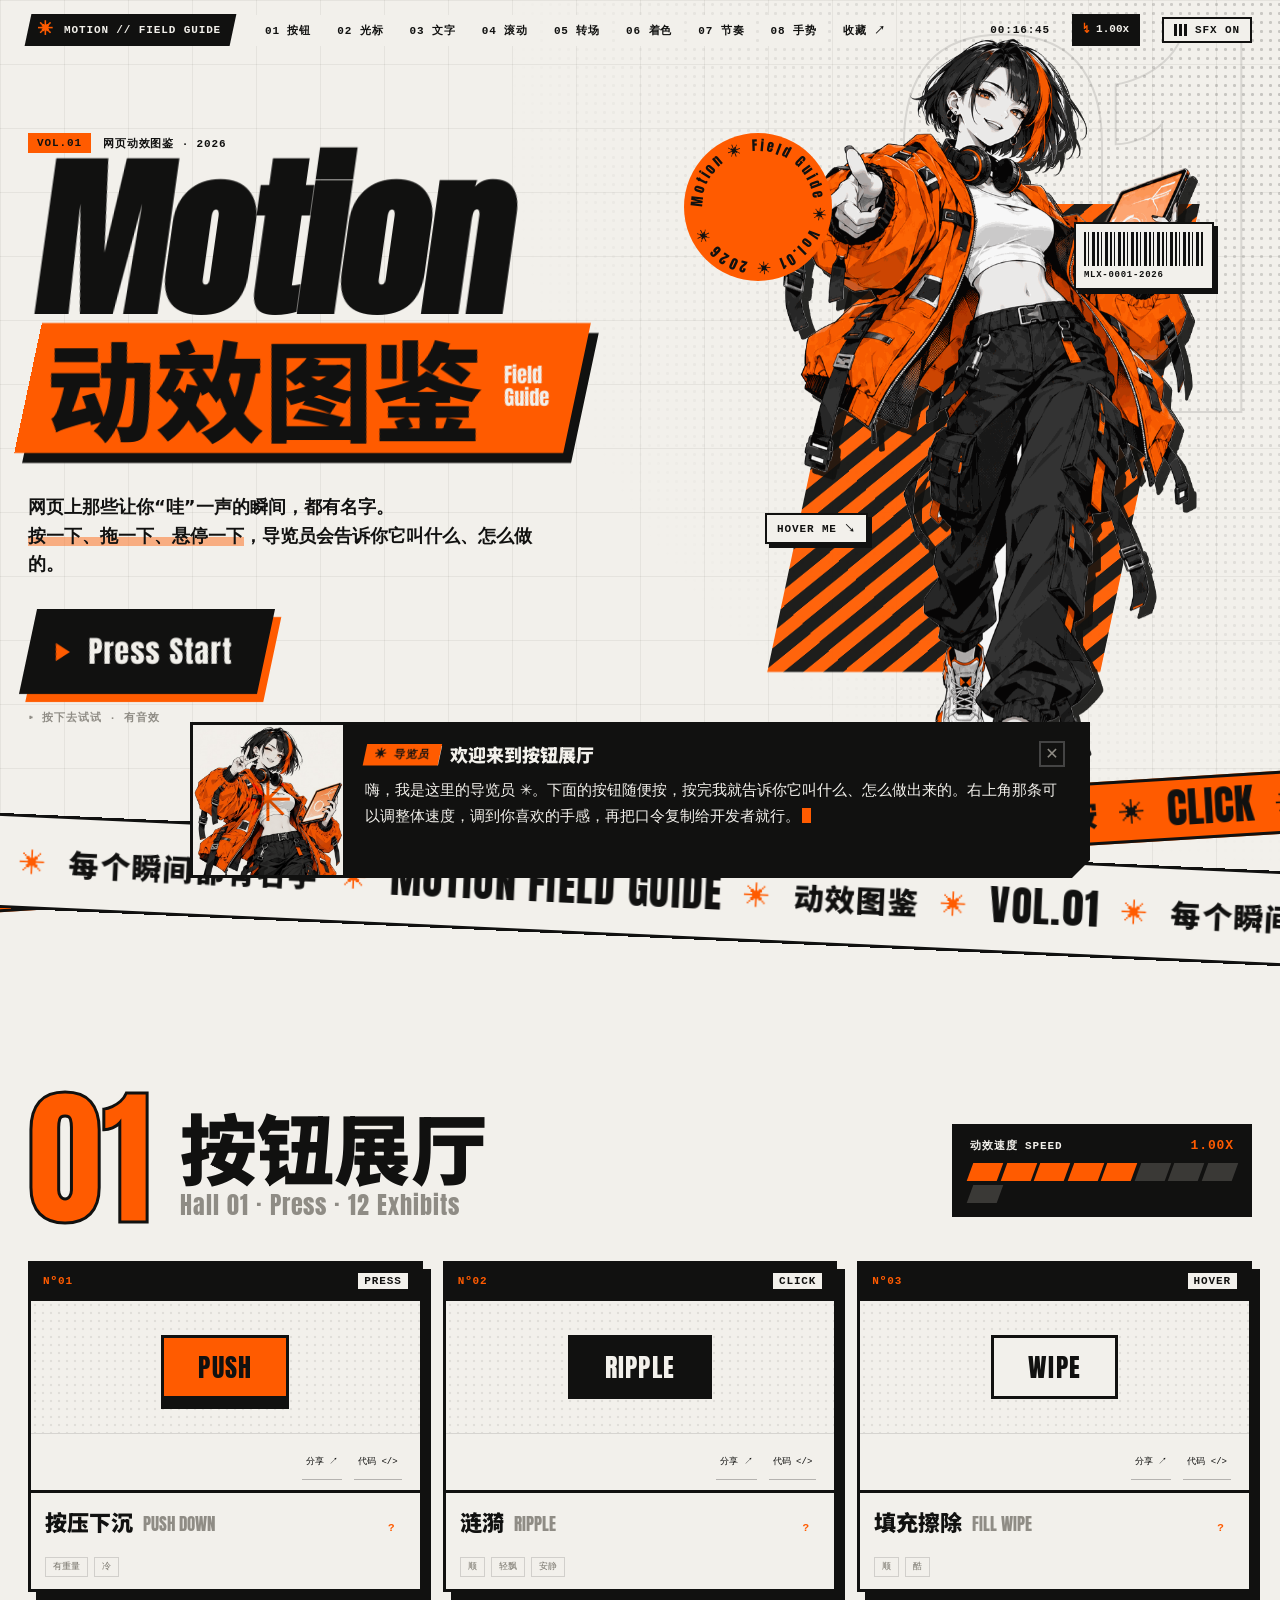
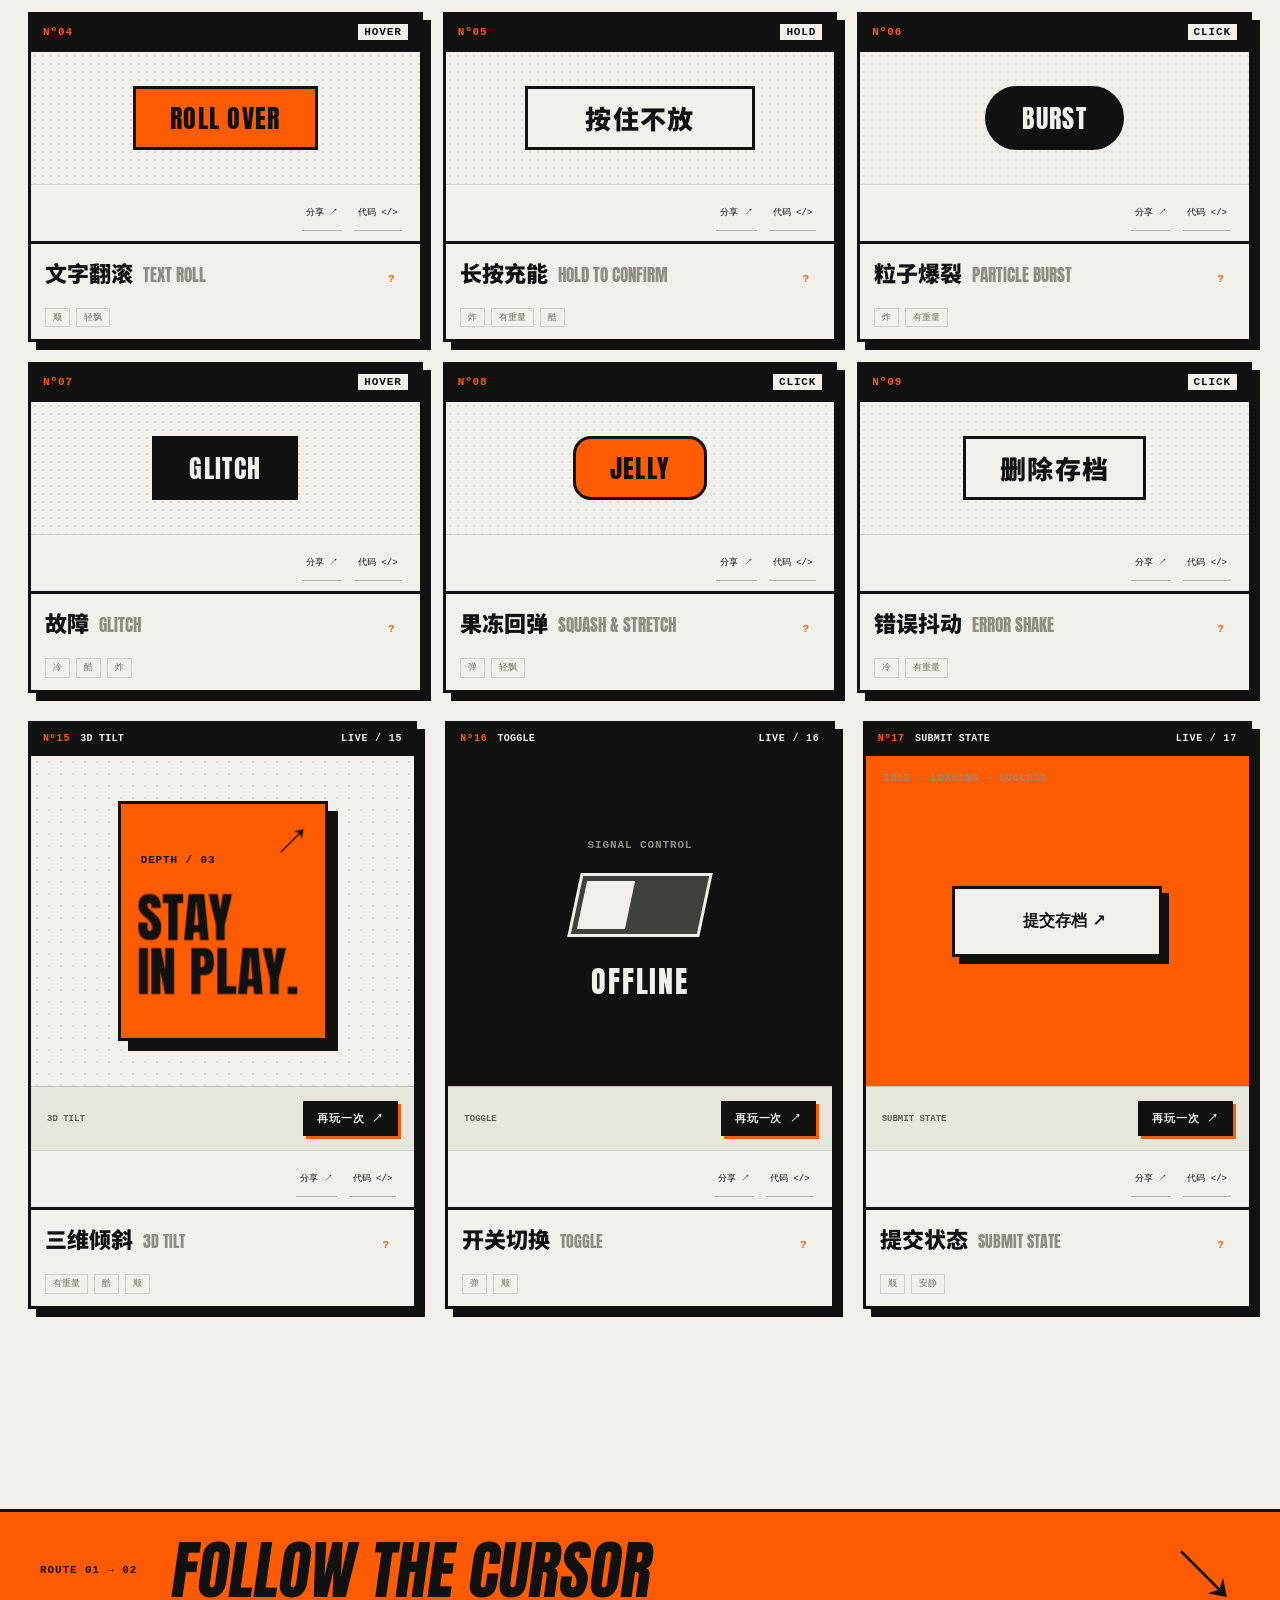
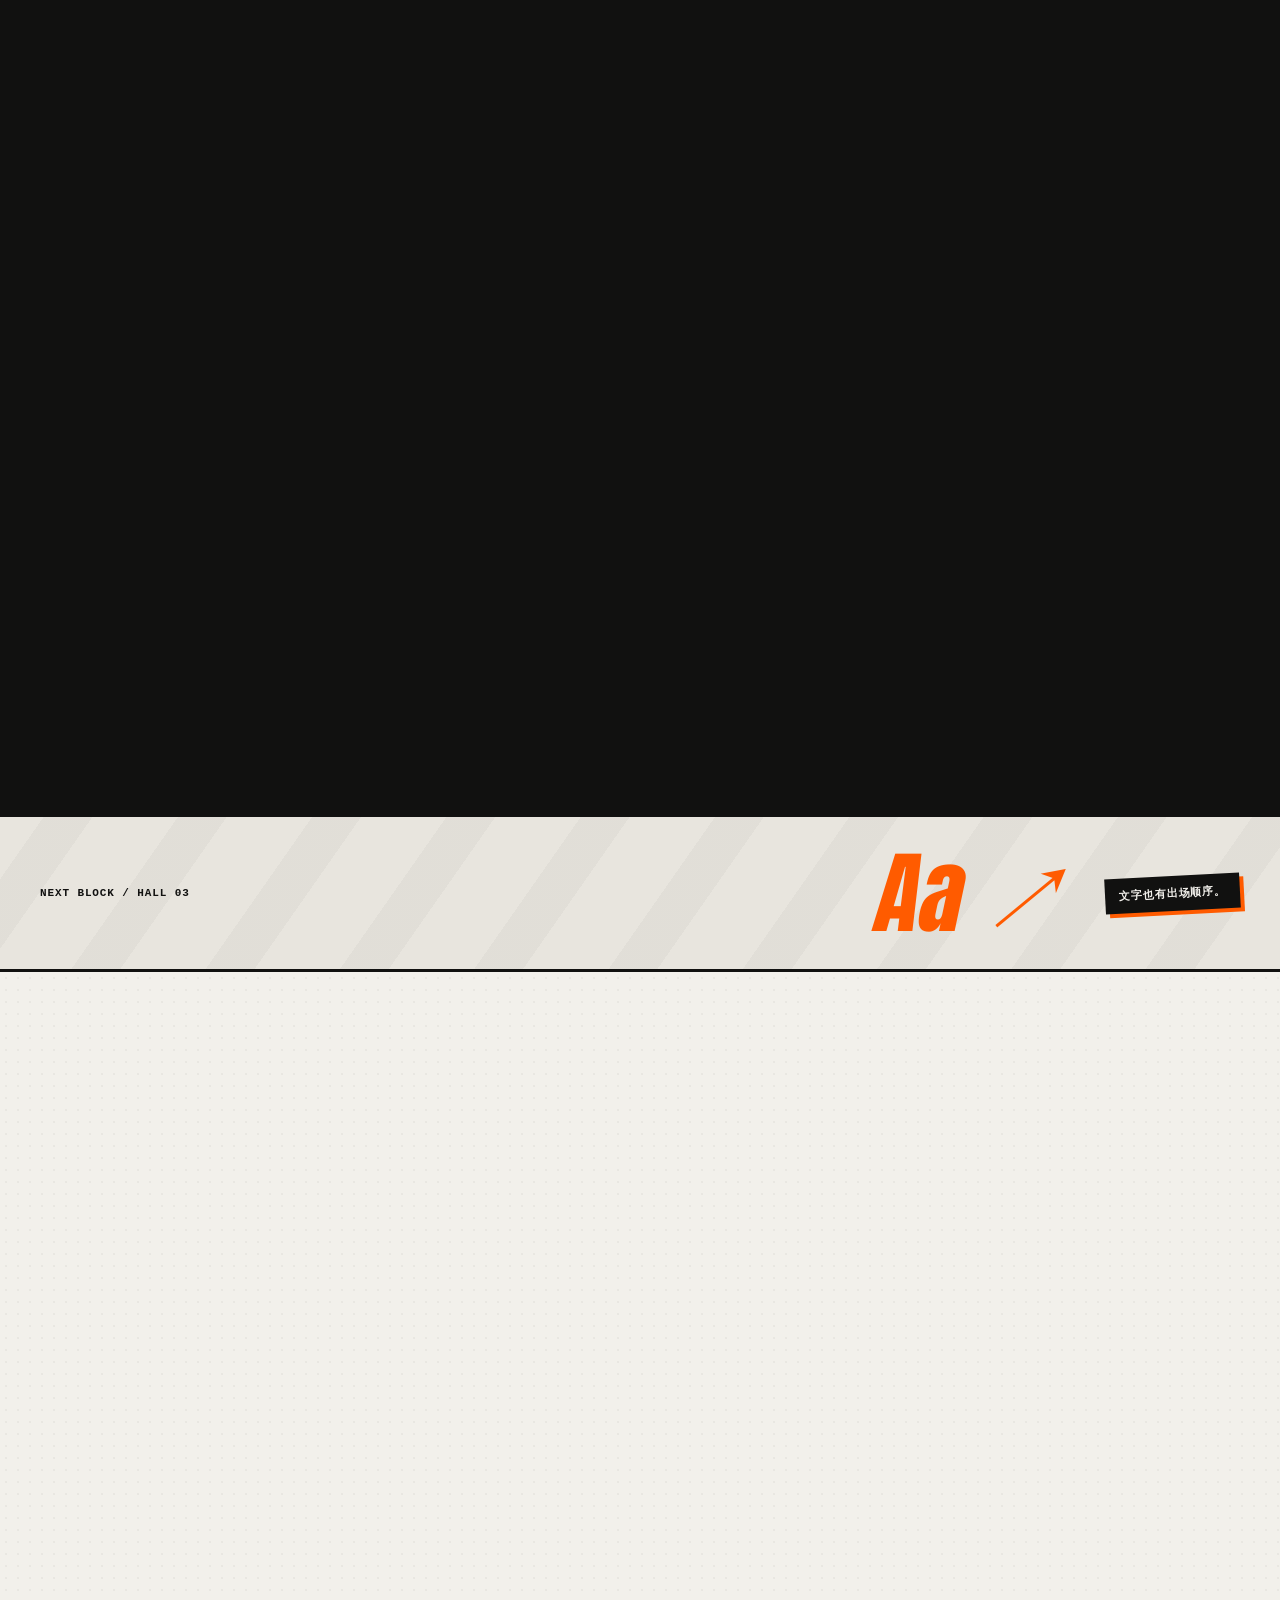
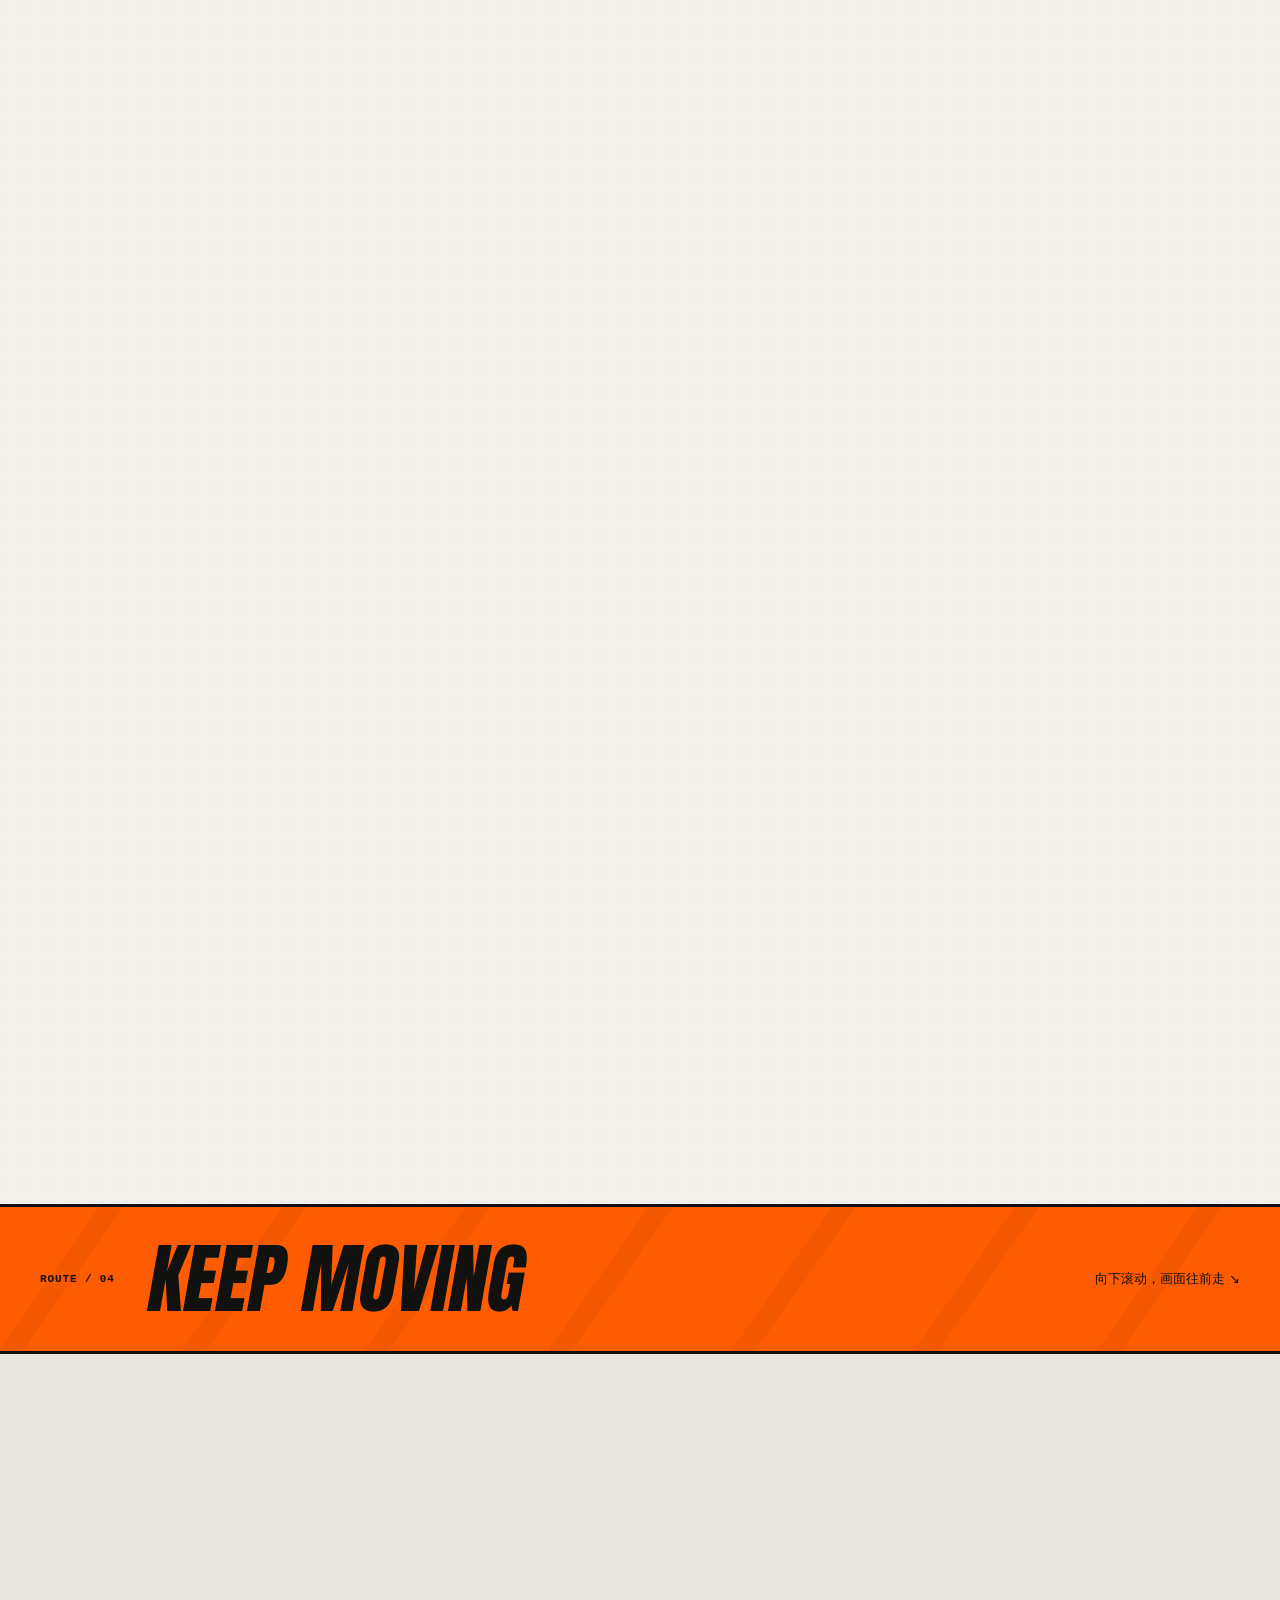
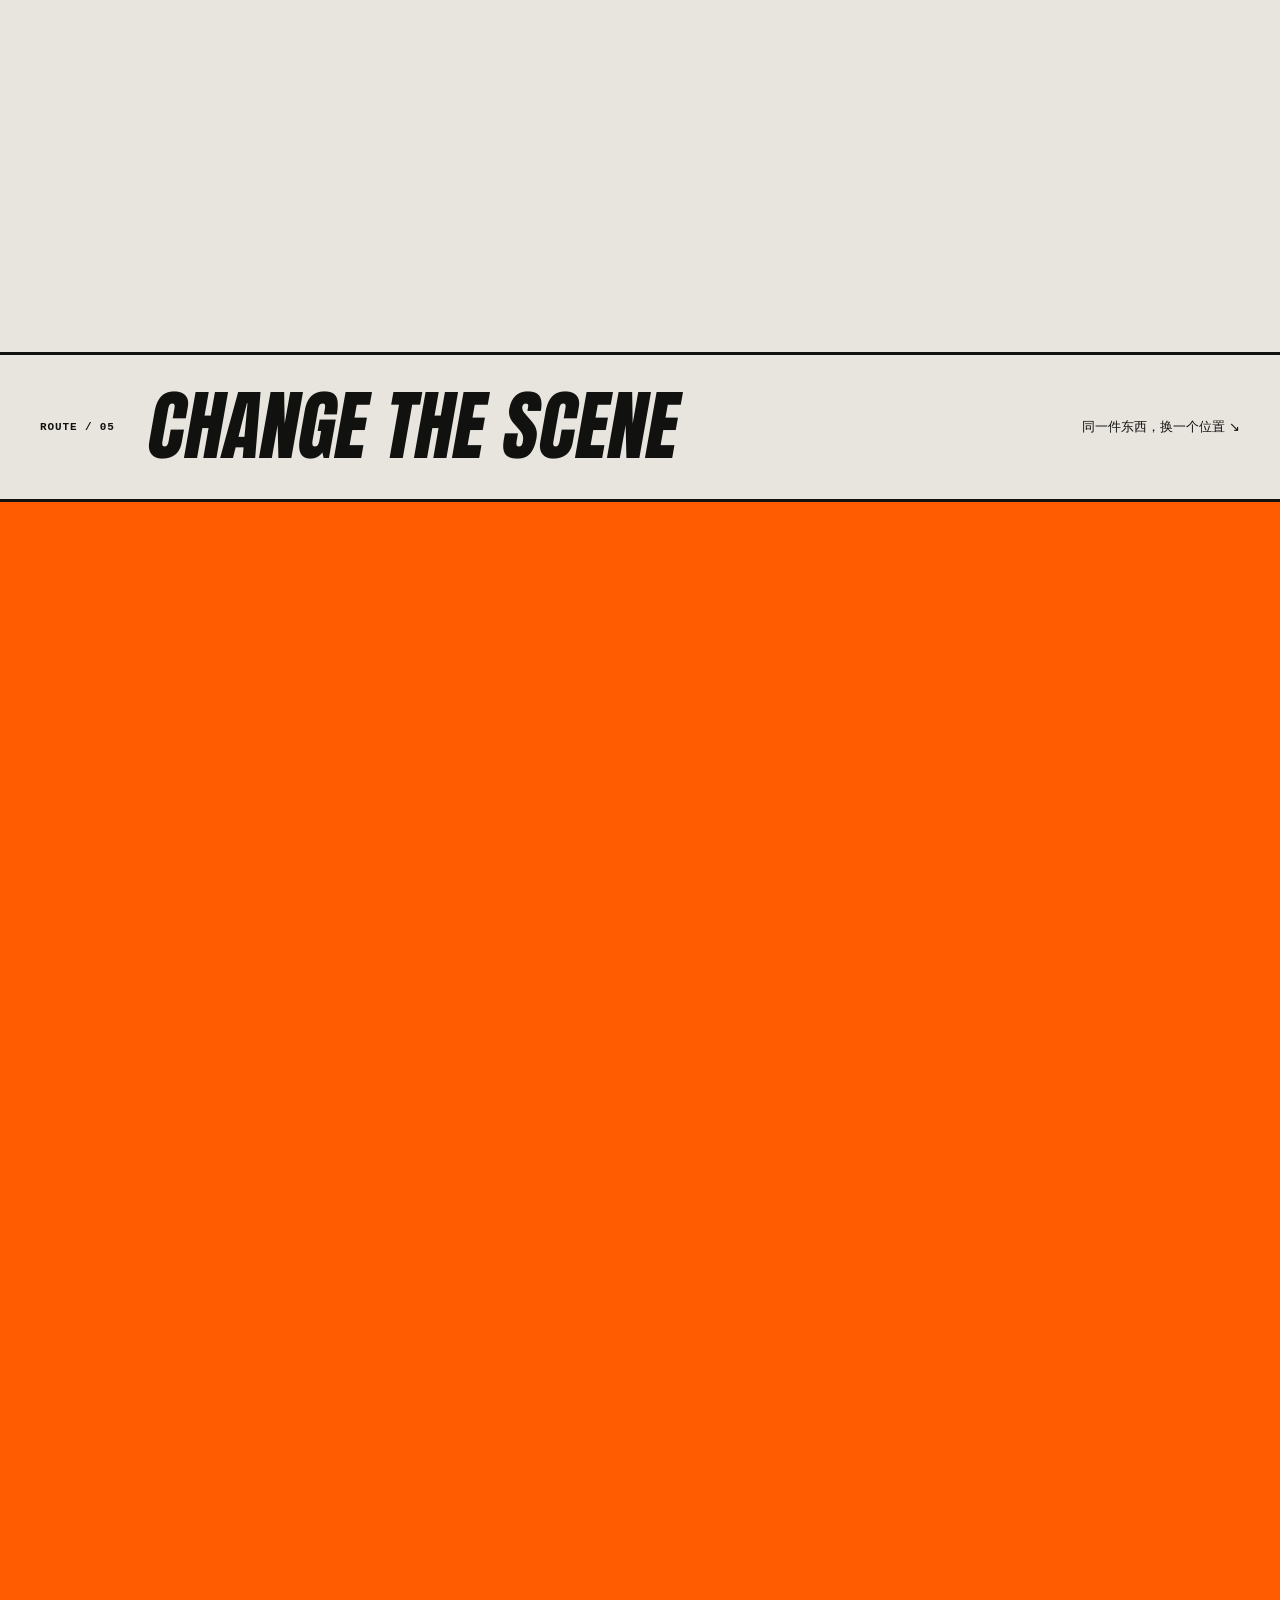
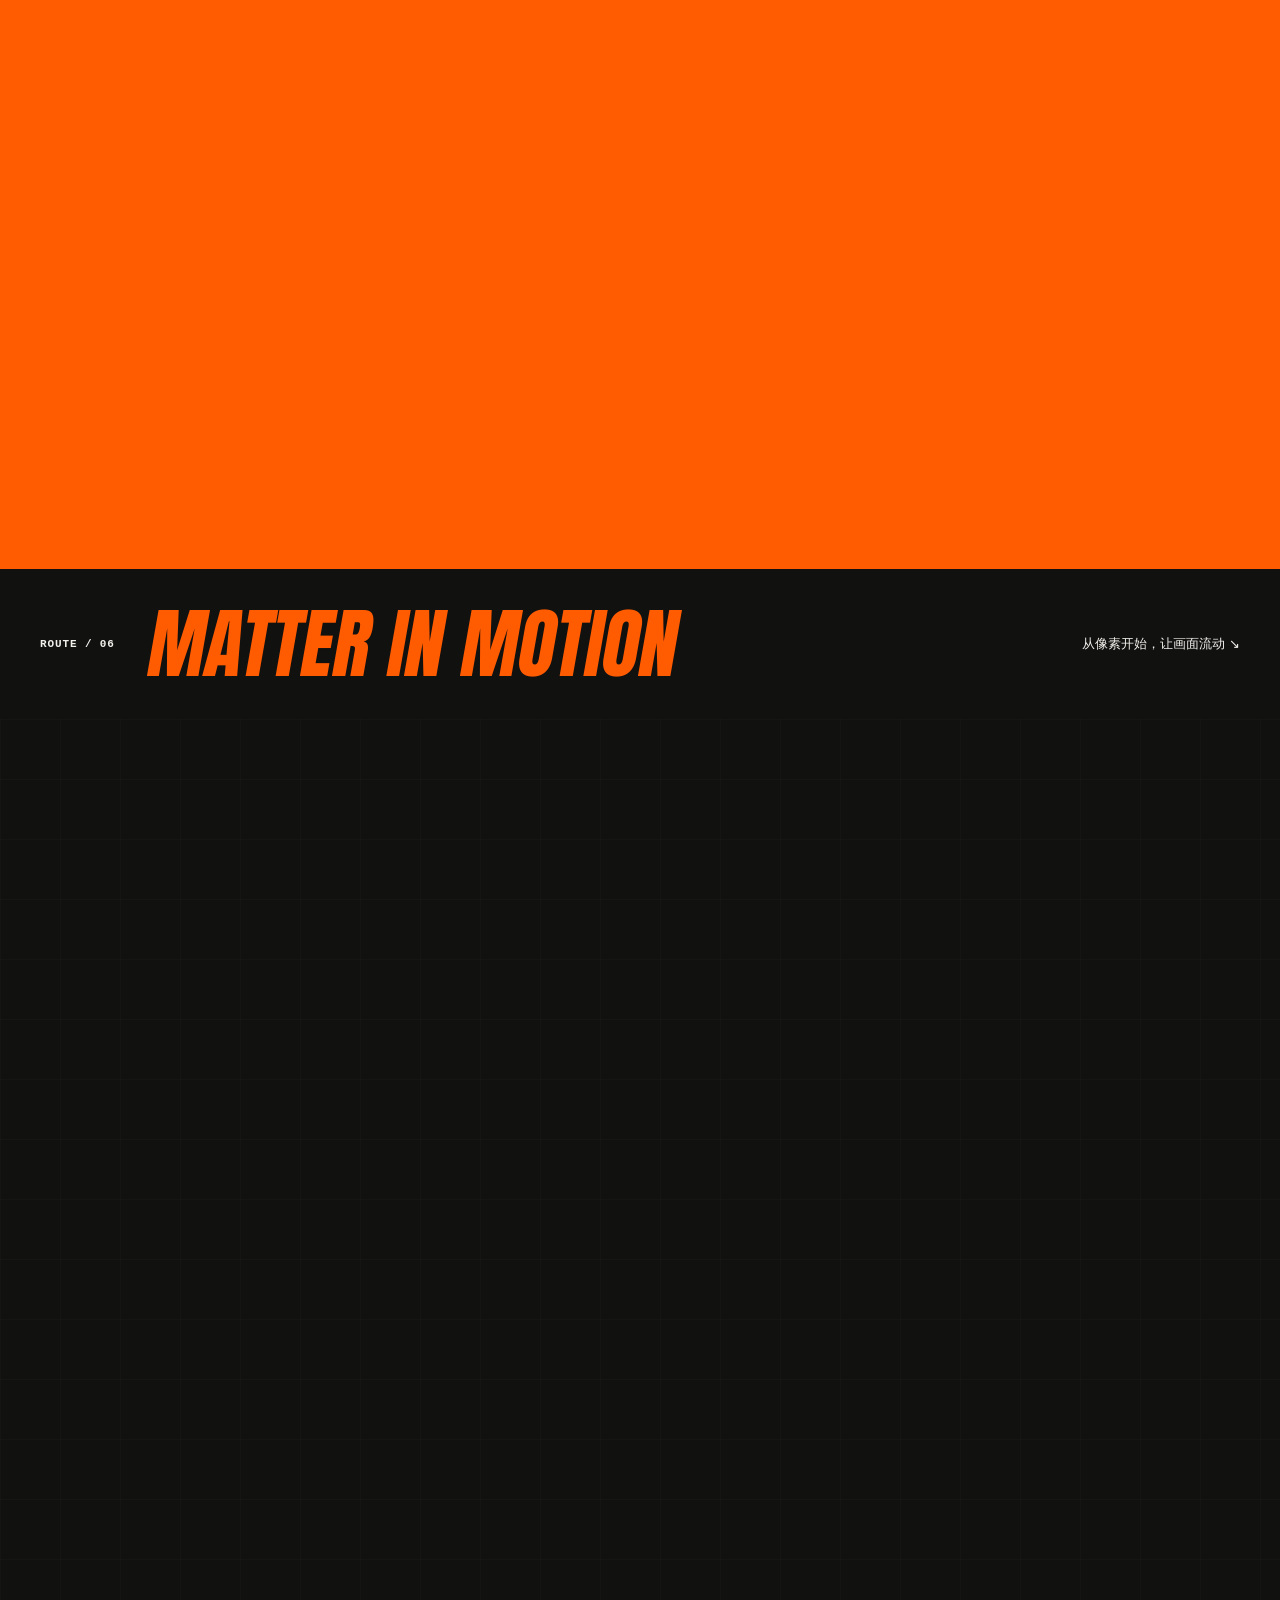
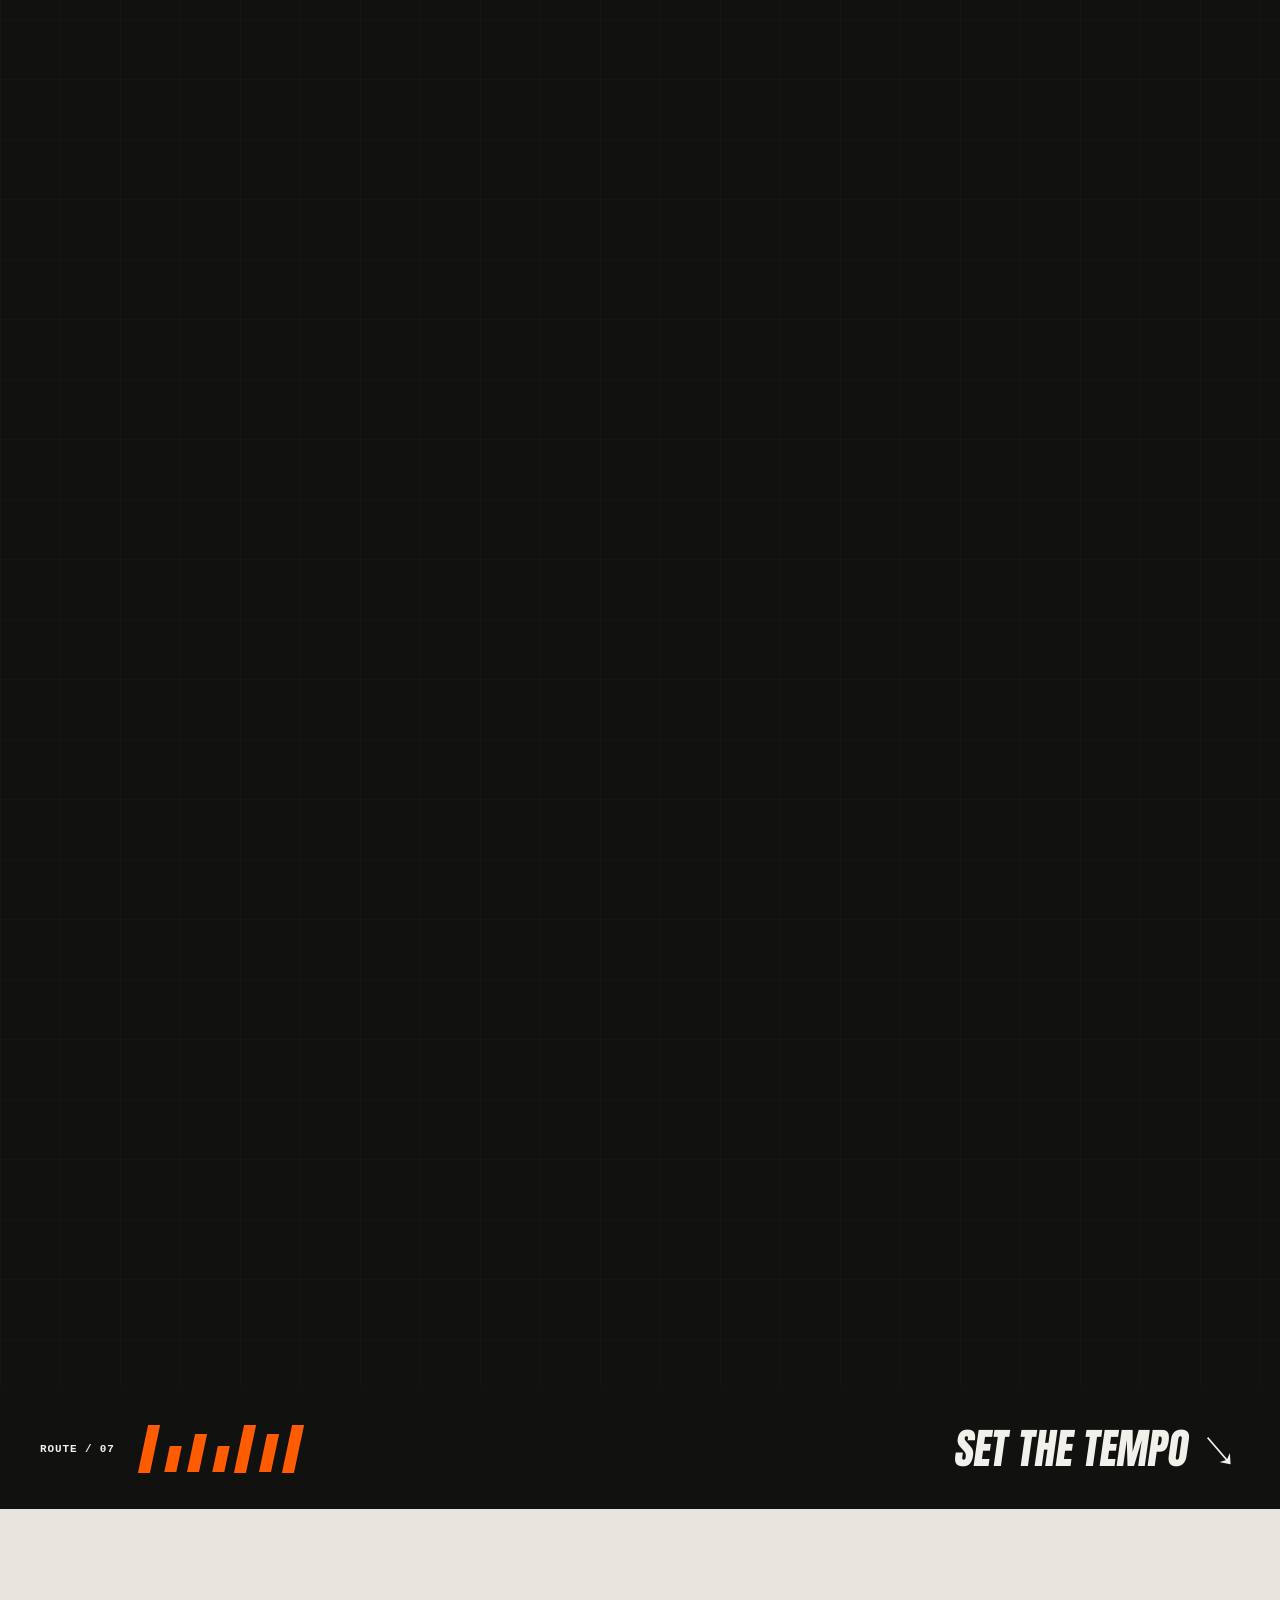
==== commit bbd2b75e: "为四十三件展品提供参数分享与独立可运行代码 Co-Authored-By: Claude Opus 5.5 <noreply@anthropic.com>" ====
--- a/proto/c3-city.html
+++ b/proto/c3-city.html
@@ -220,5 +220,6 @@
 <script type="module" src="c3/phrase.js"></script>
 <script type="module" src="c3/feeling.js"></script>
 <script type="module" src="c3/compare.js"></script>
+<script type="module" src="c3/share.js"></script>
 </body>
 </html>
--- a/proto/c3/phase4.css
+++ b/proto/c3/phase4.css
@@ -4,3 +4,5 @@
 .ab-tools{display:flex;gap:13px;align-items:center;padding:14px 20px;border-top:1px solid #11111025;font-size:11px}.ab-tools button,.ab-play{border:2px solid var(--ink);background:var(--ink);color:var(--paper);padding:10px 13px;font-size:10px;min-height:40px}.ab-tools .ab-save{margin-left:auto;background:none;color:var(--ink);border-color:#11111030}.ab-toggle[aria-expanded=true]{background:var(--or);color:var(--ink)}.ab-tools>span{color:#747168;font-size:10px}.ab-panel{background:var(--ink);color:var(--paper);padding:20px;border-top:3px solid var(--ink);min-width:0}.ab-panel[hidden]{display:none}.ab-heading{display:flex;align-items:center;justify-content:space-between;color:var(--or);font-size:12px}.ab-close{border:0;background:none;color:var(--paper);padding:5px;font-size:20px}.ab-panel>p{font-size:11px;line-height:1.8;color:#b5b1a8;margin:12px 0 18px}.ab-scenes{display:grid;grid-template-columns:repeat(2,minmax(0,1fr));gap:15px}.ab-side{min-width:0;border:1px solid #f2f0eb30}.ab-side-label{display:flex;align-items:center;gap:14px;padding:10px 12px;background:var(--paper);color:var(--ink);font-size:9px}.ab-side-label>b{font:26px var(--disp)}.ab-side:last-child .ab-side-label{background:var(--or)}.ab-replica{display:block!important;min-width:0;border:0!important;box-shadow:none!important;background:var(--paper);overflow:hidden}.ab-replica>header,.ab-replica>footer,.ab-replica>.lab-controls,.ab-replica>.demo-tools,.ab-replica>.type-edit,.ab-replica>.type-controls,.ab-replica>.type-actions,.ab-replica>.type-timeline,.ab-replica>.bezier-values{display:none!important}.ab-replica .demo-stage,.ab-replica .lab-stage,.ab-replica .type-stage{height:240px!important;min-height:0!important;aspect-ratio:auto;margin:0}.ab-replica .stage-label,.ab-replica .gesture-axis,.ab-replica .gesture-wall,.ab-replica .type-status{display:none}.ab-replica .easing-stage{display:block;padding:28px 15px!important}.ab-replica .ease-lane{display:none}.ab-replica .ease-lane:last-child{display:flex;flex-direction:column;gap:20px;height:170px}.ab-replica .ease-track{width:100%;flex:1;min-height:42px}.ab-replica .mini-curve{width:100px;height:85px}.ab-replica .easing-lanes{height:auto}.ab-replica .bezier-console,.ab-replica .spring-presets{display:none}.ab-replica .spring-floor{bottom:20px;font-size:6px}.ab-replica .spring-object{width:95px;height:120px}.ab-replica .spring-object>b{font-size:55px}.ab-replica .spring-origin{width:95px;height:120px}.ab-replica .duration-lane{grid-template-columns:43px 1fr}.ab-replica .duration-lane small,.ab-replica .duration-caption{display:none}.ab-replica .duration-stage{padding:24px 14px}.ab-replica .duration-lane>.mono{font-size:10px}.ab-replica .stagger-cards{grid-template-columns:repeat(4,1fr);gap:7px}.ab-replica .stagger-item{height:62px;padding:5px;box-shadow:2px 2px 0 var(--ink)}.ab-replica .stagger-item>b{font-size:22px}.ab-replica .stagger-item .mono,.ab-replica .stagger-item>i,.ab-replica .stagger-axis{display:none}.ab-replica .stagger-stage{padding:20px 12px}.ab-replica .gesture-object{width:83px;height:104px;padding:9px;box-shadow:3px 3px 0 #f2f0eb30}.ab-replica .gesture-object>b{font-size:25px}.ab-replica .gesture-object>small{font-size:8px}.ab-replica .swipe-back{width:105px;height:150px}.ab-replica .swipe-object{width:105px;height:150px;box-shadow:3px 3px 0 var(--ink)}.ab-replica .swipe-object>b{font-size:32px}.ab-replica .swipe-decision{font-size:7px}.ab-replica .swipe-decision.left{left:10px}.ab-replica .swipe-decision.right{right:10px}.ab-replica .pull-object{width:80%;height:130px;top:95px;left:10%}.ab-replica .pull-row{font-size:10px;gap:10px;padding-bottom:8px}.ab-replica .pull-row>b{font-size:15px}.ab-replica .pull-threshold{top:85px;font-size:6px}.ab-replica .pull-label{top:73px;font-size:8px}.ab-replica .pull-indicator{top:10px}.ab-caption{font-size:8px;line-height:1.7;margin:0;padding:12px;min-height:48px;overflow-wrap:anywhere;color:#b5b1a8}.ab-bottom{display:flex;align-items:center;gap:15px;margin-top:18px}.ab-play{border-color:var(--or);background:var(--or);color:var(--ink);white-space:nowrap}.ab-status{font-size:8px;line-height:1.6;color:#b5b1a8}.ab-replica .magnetic-target{font-size:20px;padding:18px 22px}.ab-replica .spot-mark{font-size:80px}.ab-replica .spot-content b{font-size:35px}
 @media(max-width:760px){.ab-tools{padding:12px 14px;gap:8px}.ab-tools>span{font-size:9px}.ab-tools button{font-size:9px;padding:9px}.ab-panel{padding:15px 12px}.ab-scenes{gap:8px}.ab-side-label{gap:7px;padding:8px;font-size:7px;letter-spacing:0}.ab-side-label>b{font-size:23px}.ab-replica .demo-stage,.ab-replica .lab-stage,.ab-replica .type-stage{height:205px!important}.ab-replica .magnetic-target{padding:12px 14px;font-size:16px}.ab-replica .magnetic-target small{font-size:6px}.ab-replica .spring-object{width:72px;height:100px;padding:8px}.ab-replica .spring-object>.mono{font-size:5px}.ab-replica .spring-object>small{font-size:8px}.ab-replica .spring-object>b{font-size:42px}.ab-replica .swipe-object,.ab-replica .swipe-back{width:90px;height:140px}.ab-replica .swipe-decision{display:none}.ab-replica .duration-stage{padding:18px 8px}.ab-replica .duration-lane{grid-template-columns:36px 1fr;gap:4px}.ab-replica .duration-track>i{width:20px;height:20px}.ab-replica .duration-lane>.mono{font-size:8px}.ab-bottom{flex-direction:column;align-items:stretch;gap:10px}.ab-status{text-align:center}.ab-replica .stagger-cards{gap:5px}.ab-replica .stagger-item{height:57px}.ab-replica .stagger-item>b{font-size:17px}.ab-replica .stagger-stage{padding:20px 7px}.ab-replica .easing-stage{padding:20px 10px!important}.ab-caption{padding:9px;font-size:7px}}
 .speed-dock{width:342px;padding:20px;border:3px solid var(--ink);box-shadow:7px 7px 0 var(--ink);background:var(--paper)}.playback-keys{display:grid;grid-template-columns:1fr 1fr;gap:9px;margin-top:20px}.playback-keys button{border:2px solid var(--ink);background:var(--paper);color:var(--ink);padding:12px 7px;min-height:44px;font:11px var(--mono)}.playback-keys button:first-child{background:var(--or)}.playback-keys button:last-child{grid-column:1/-1;background:var(--ink);color:var(--paper)}.playback-state{margin-top:16px;padding-top:12px;border-top:1px solid #11111025;color:#a83c00;font-size:9px;font-variant-numeric:tabular-nums}.speed-toggle.is-paused{background:var(--or);color:var(--ink)}.speed-dock p{font-size:10px;line-height:1.9}.motion-paused .card{transition:none}.motion-paused .gesture-object{cursor:crosshair}@media(max-width:760px){.speed-dock{width:min(342px,calc(100vw - 28px));right:14px;top:105px}.playback-keys button{min-height:46px}}
+.card-actions{display:flex;justify-content:flex-end;gap:12px;padding:10px 18px;border-top:1px solid #11111020;background:var(--paper)}.card-actions button{border:0;border-bottom:1px solid #11111045;background:none;font:9px var(--mono);padding:10px 4px;color:var(--ink);min-height:36px}.card-actions button:hover{color:#a83c00;border-color:var(--or)}.ab-replica .card-actions{display:none}.code-modal{width:min(1120px,calc(100vw - 48px));max-height:calc(100dvh - 60px);border:3px solid var(--ink);background:var(--paper);color:var(--ink);padding:26px;box-shadow:10px 10px 0 var(--or)}.code-modal::backdrop{background:#111110d9;backdrop-filter:blur(4px)}.code-modal header{display:flex;justify-content:space-between;gap:20px;align-items:start}.code-modal header span{font-size:9px;color:#a83c00}.code-modal h2{font-size:26px;margin:12px 0}.code-close{font-size:23px;border:0;background:none;min-width:44px;min-height:44px}.code-modal>p{font-size:12px;line-height:1.8;margin:0 0 22px;color:#747168}.code-layout{display:grid;grid-template-columns:1fr 1fr;gap:18px}.code-layout iframe{width:100%;height:420px;border:1px solid var(--ink);background:var(--paper)}.code-layout textarea{width:100%;height:420px;resize:none;outline:none;border:1px solid #11111055;padding:18px;background:var(--ink);color:#e1ded4;font:10px/1.8 var(--mono);tab-size:2}.code-actions{display:flex;align-items:center;gap:12px;margin-top:20px}.code-actions>span{margin-right:auto;font-size:9px;color:#a83c00}.code-actions button{padding:12px 15px;border:2px solid var(--ink);background:var(--or);font-size:11px;min-height:44px}.code-actions button:last-child{background:var(--paper)}.share-arrival{position:fixed;z-index:110;left:50%;top:105px;transform:translateX(-50%);padding:14px 20px;background:var(--or);border:2px solid var(--ink);box-shadow:4px 4px 0 var(--ink);font-size:10px;white-space:nowrap}.share-arrival button{border:0;background:none;margin-left:18px;font-size:15px}.share-arrival[data-error=true]{background:var(--paper)}
+@media(max-width:760px){.code-modal{width:calc(100vw - 24px);max-height:calc(100dvh - 28px);padding:18px;box-shadow:5px 5px 0 var(--or)}.code-layout{grid-template-columns:1fr;gap:12px}.code-layout iframe{height:280px}.code-layout textarea{height:190px}.code-modal h2{font-size:22px}.code-modal>p{font-size:11px;margin-bottom:14px}.code-actions{flex-wrap:wrap;gap:8px}.code-actions>span{width:100%;margin-bottom:4px}.code-actions button{font-size:10px;flex:1;padding:10px}.share-arrival{top:102px;width:calc(100vw - 28px);white-space:normal;font-size:9px;padding:12px}.share-arrival button{float:right;margin-left:5px}}
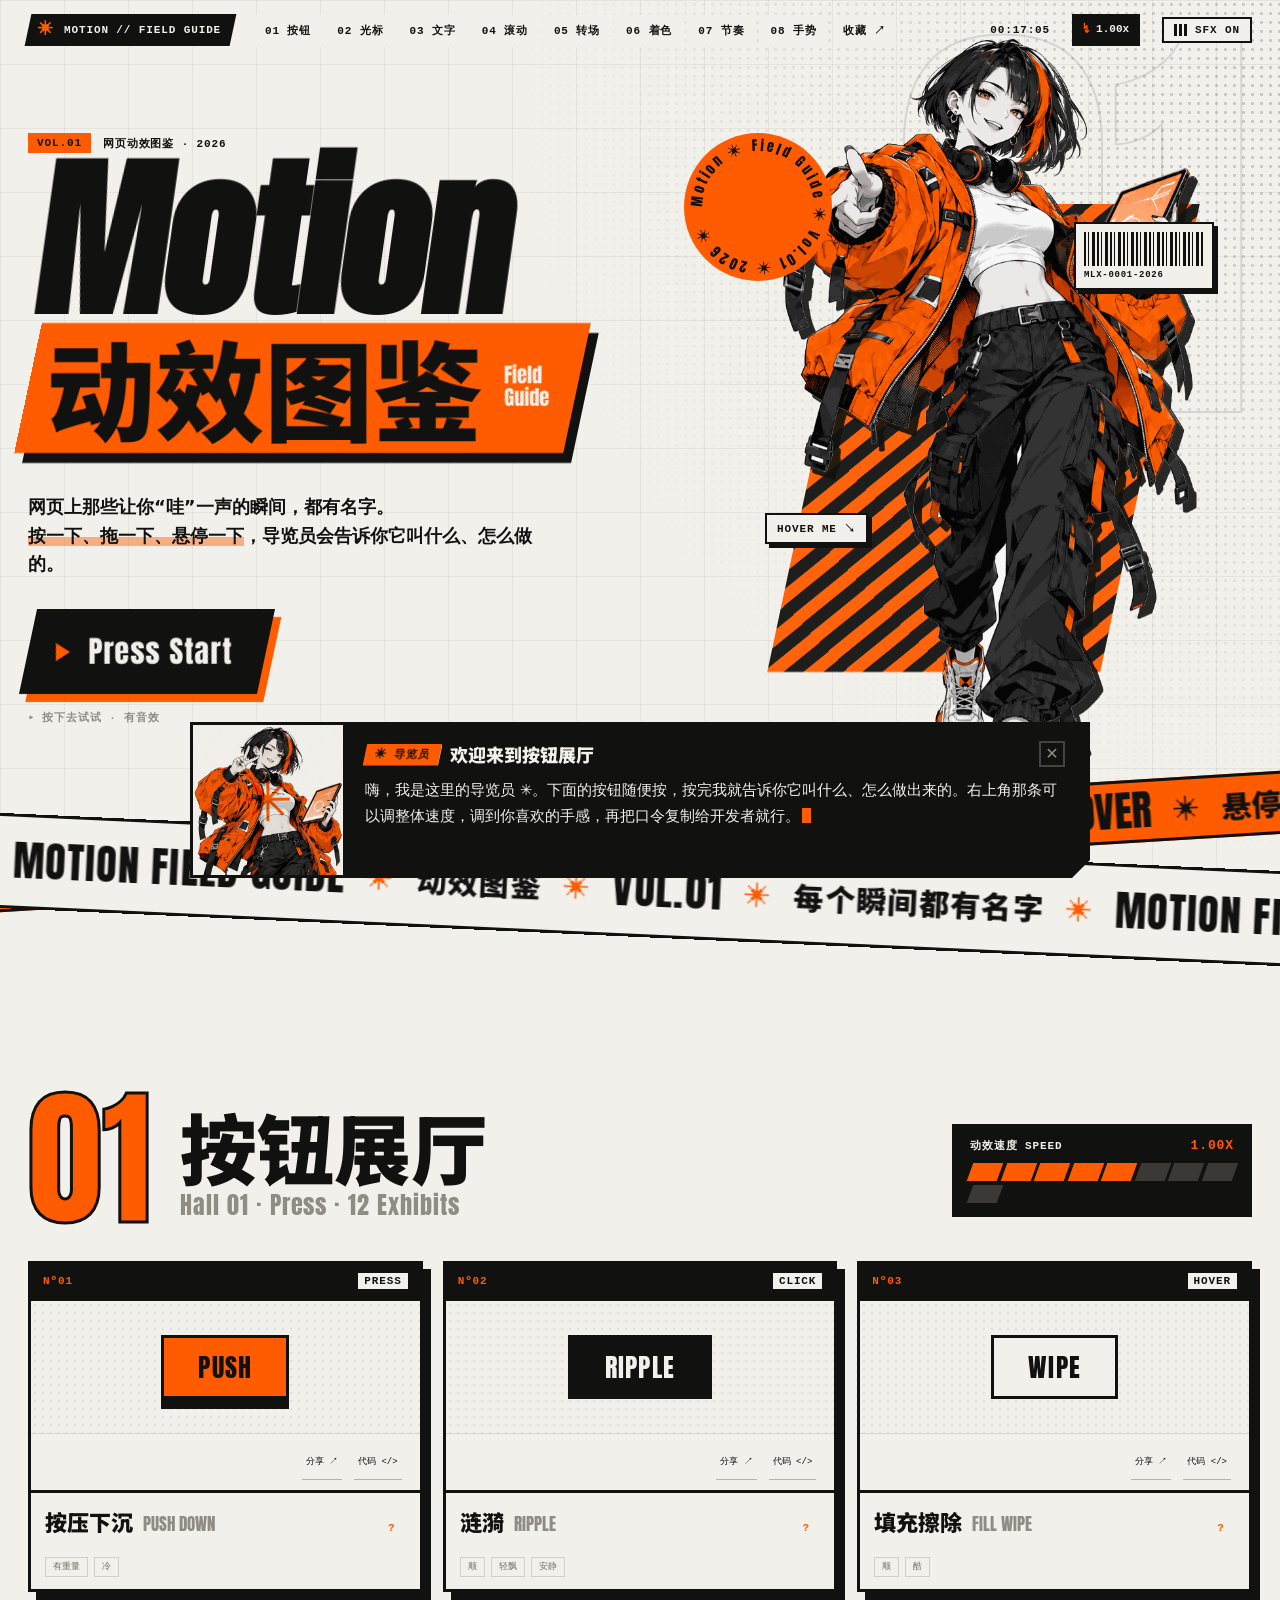
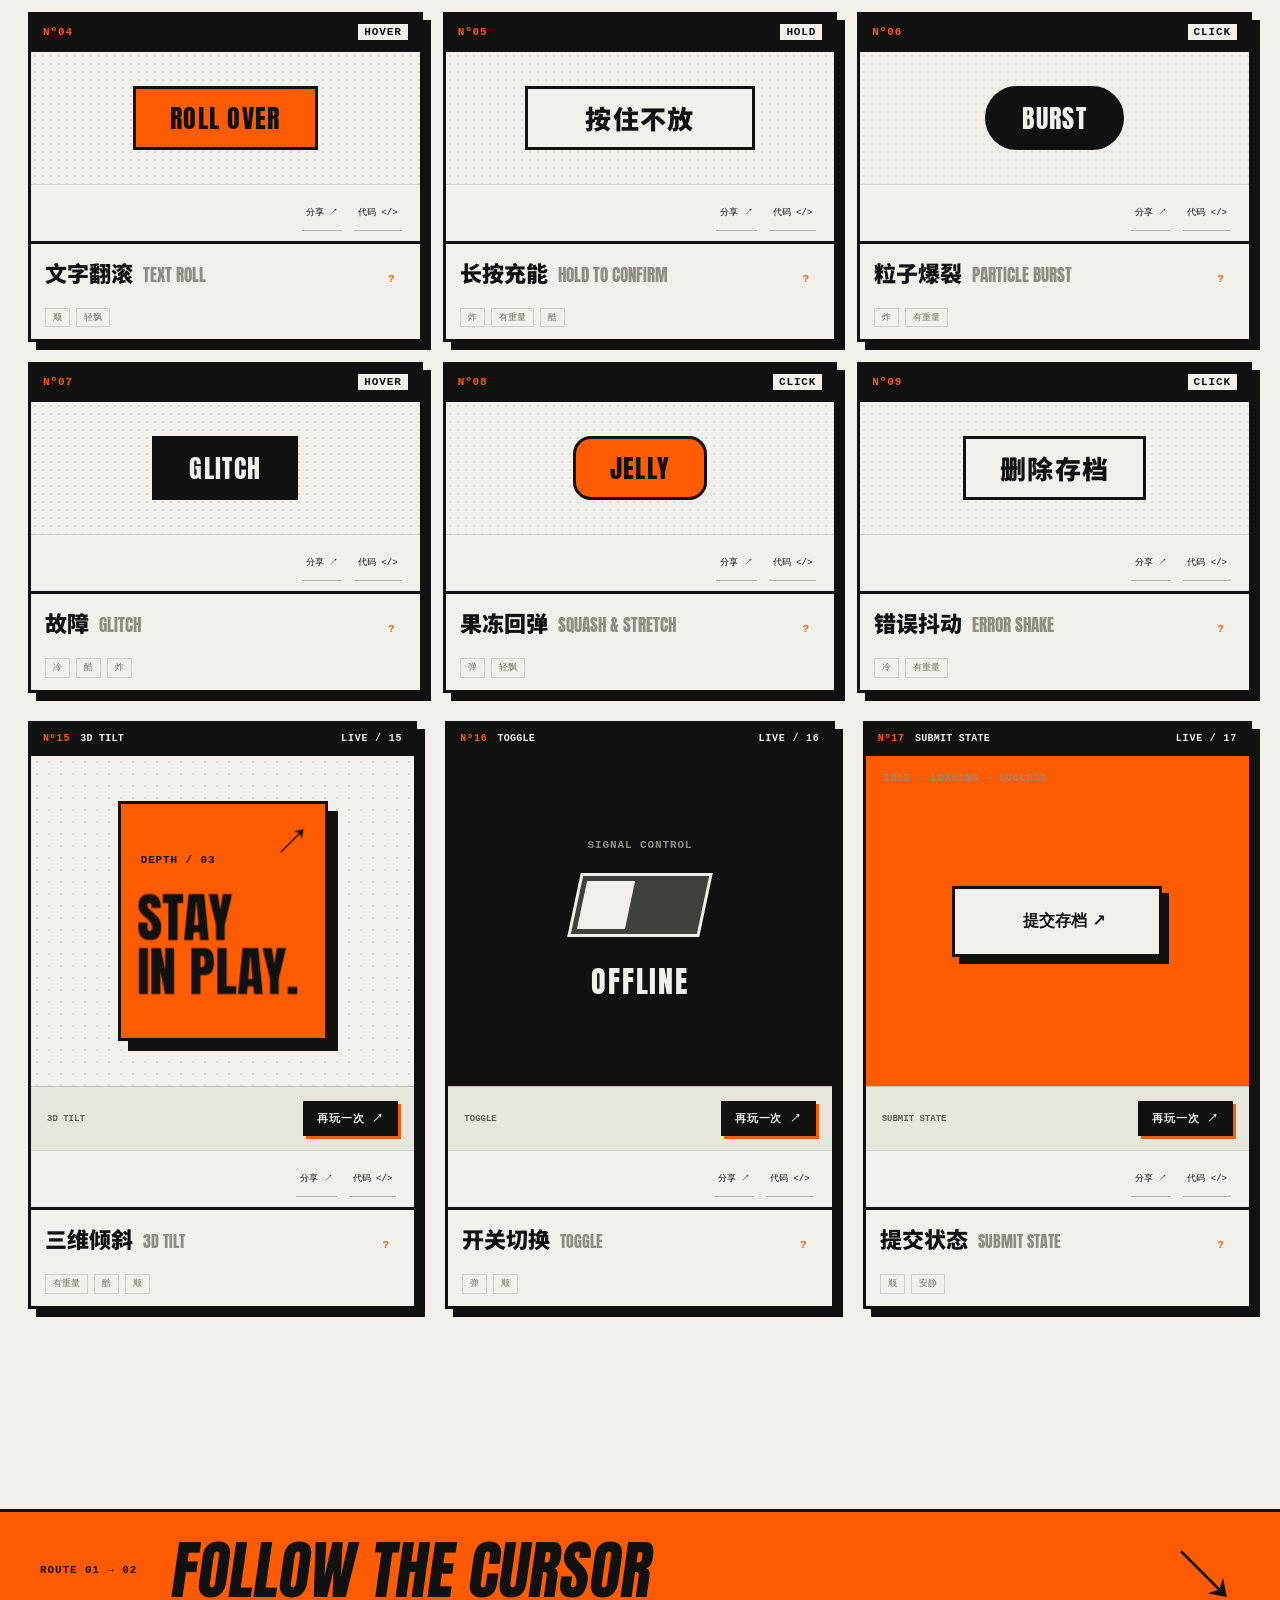
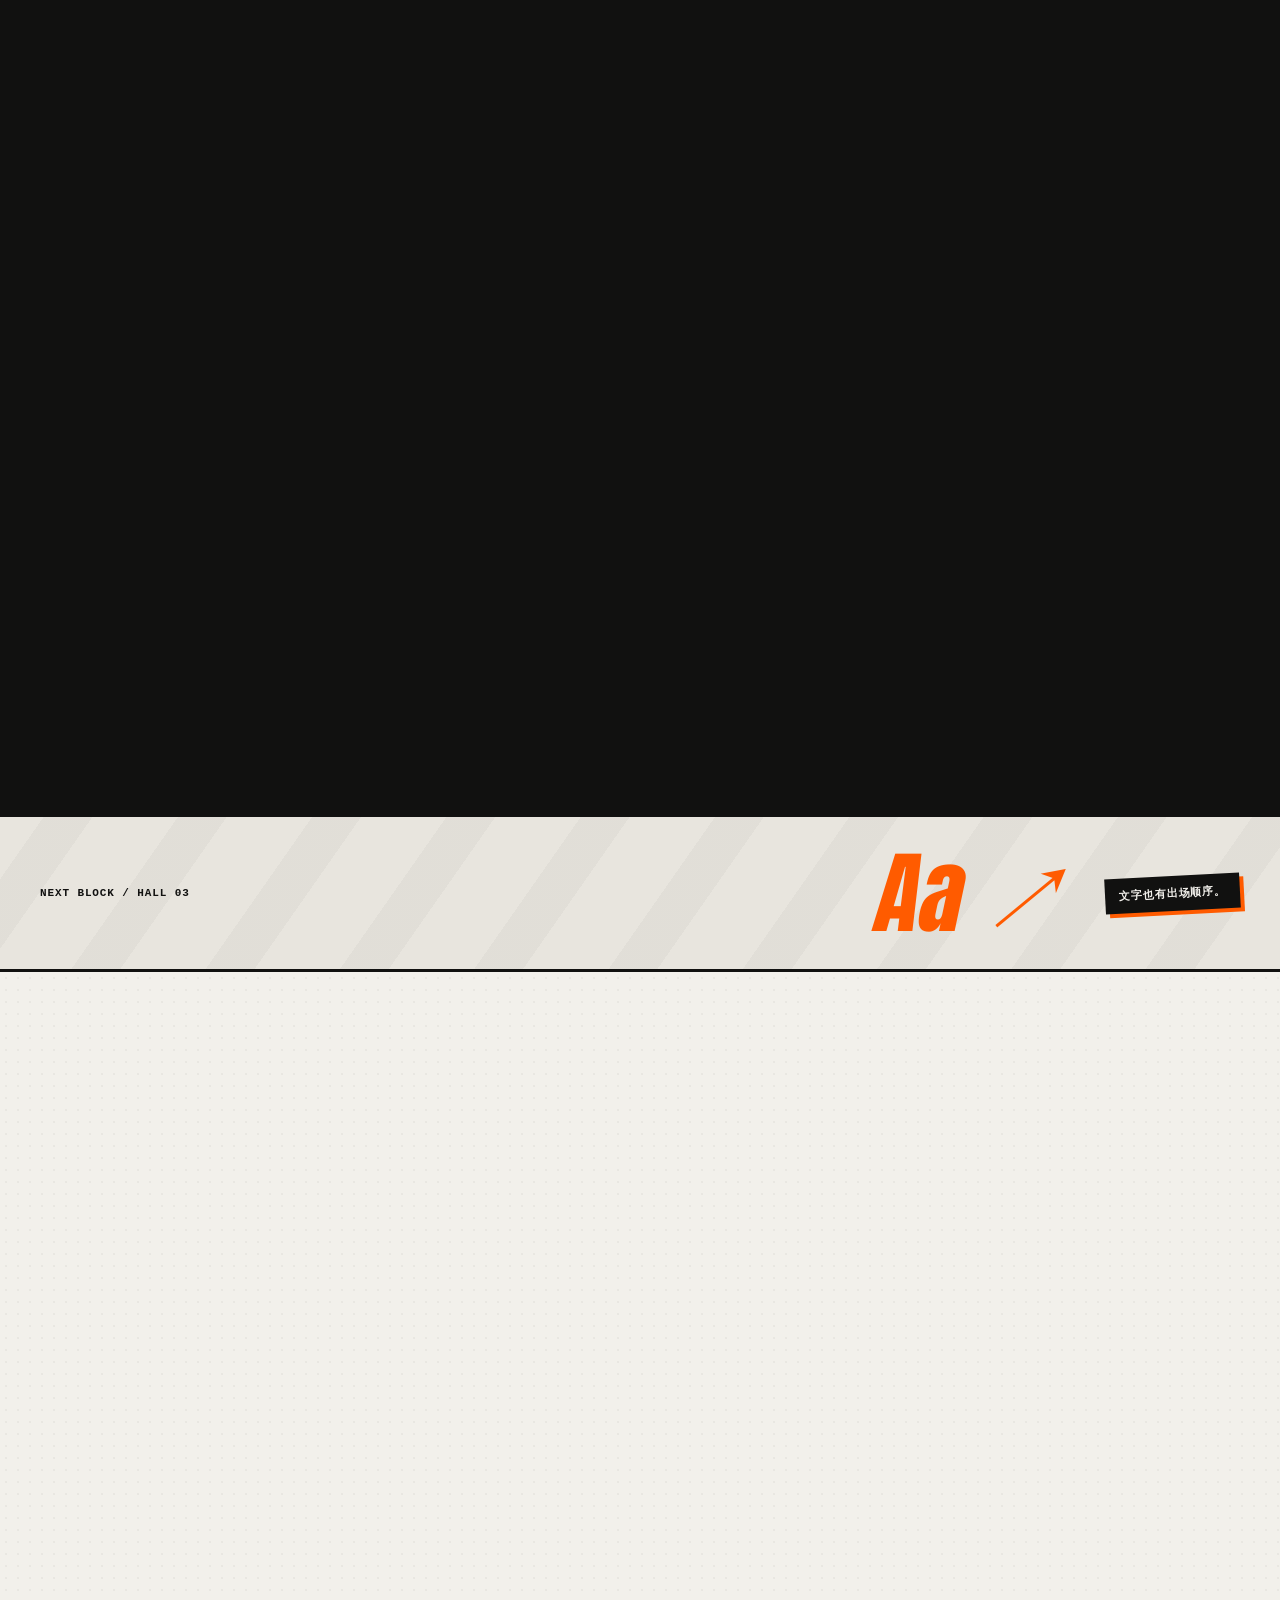
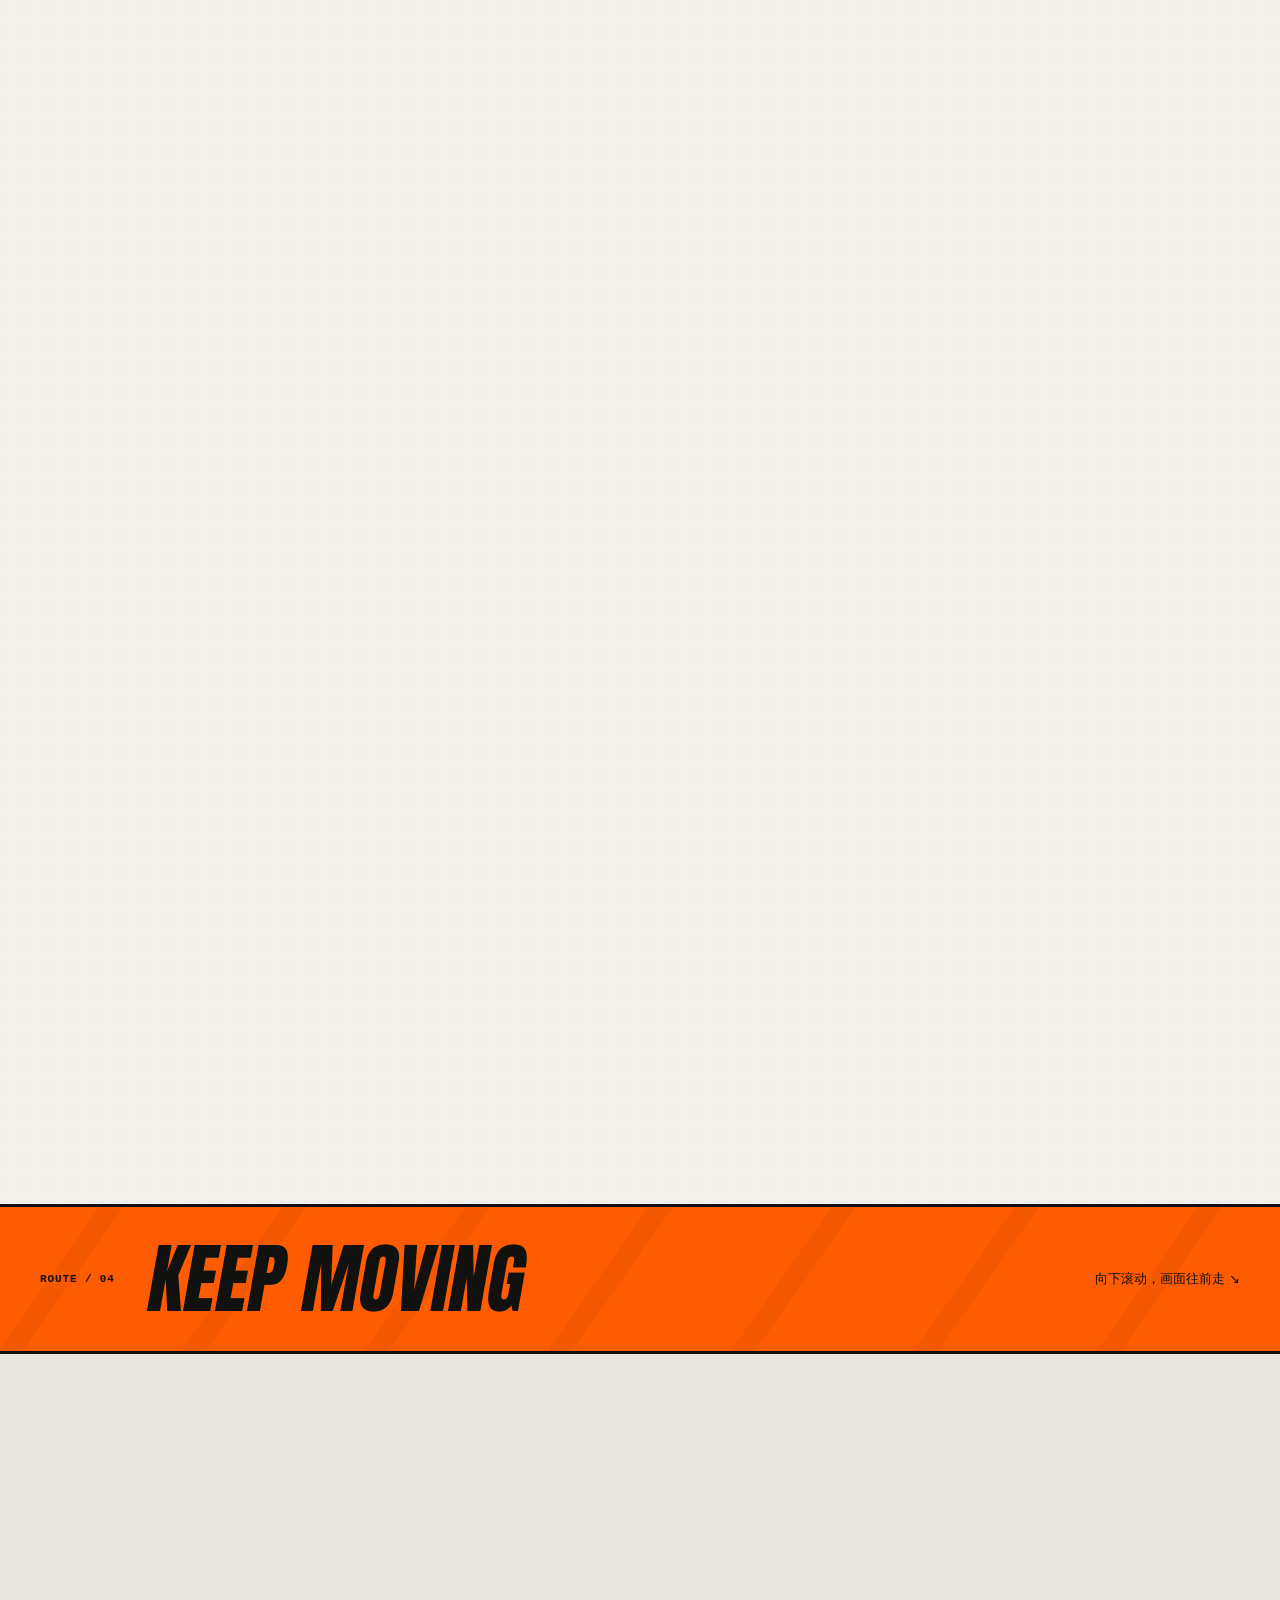
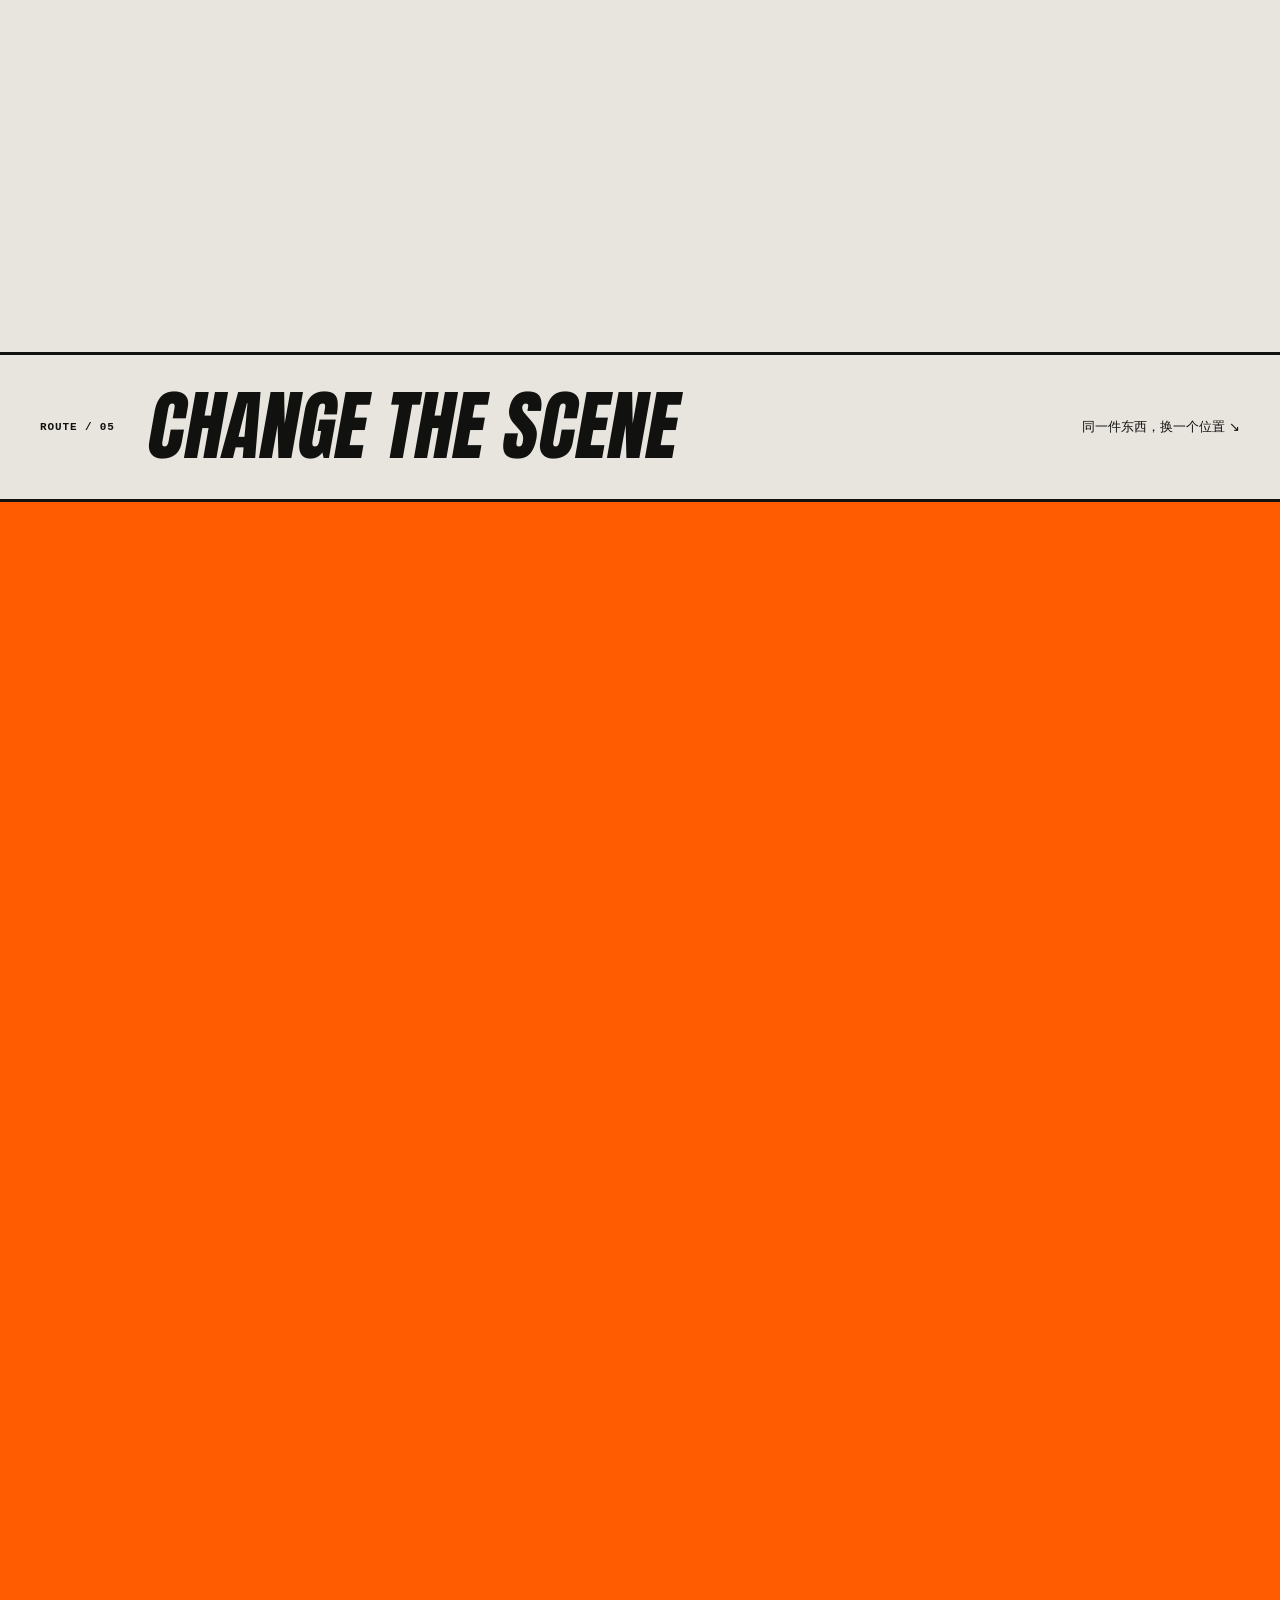
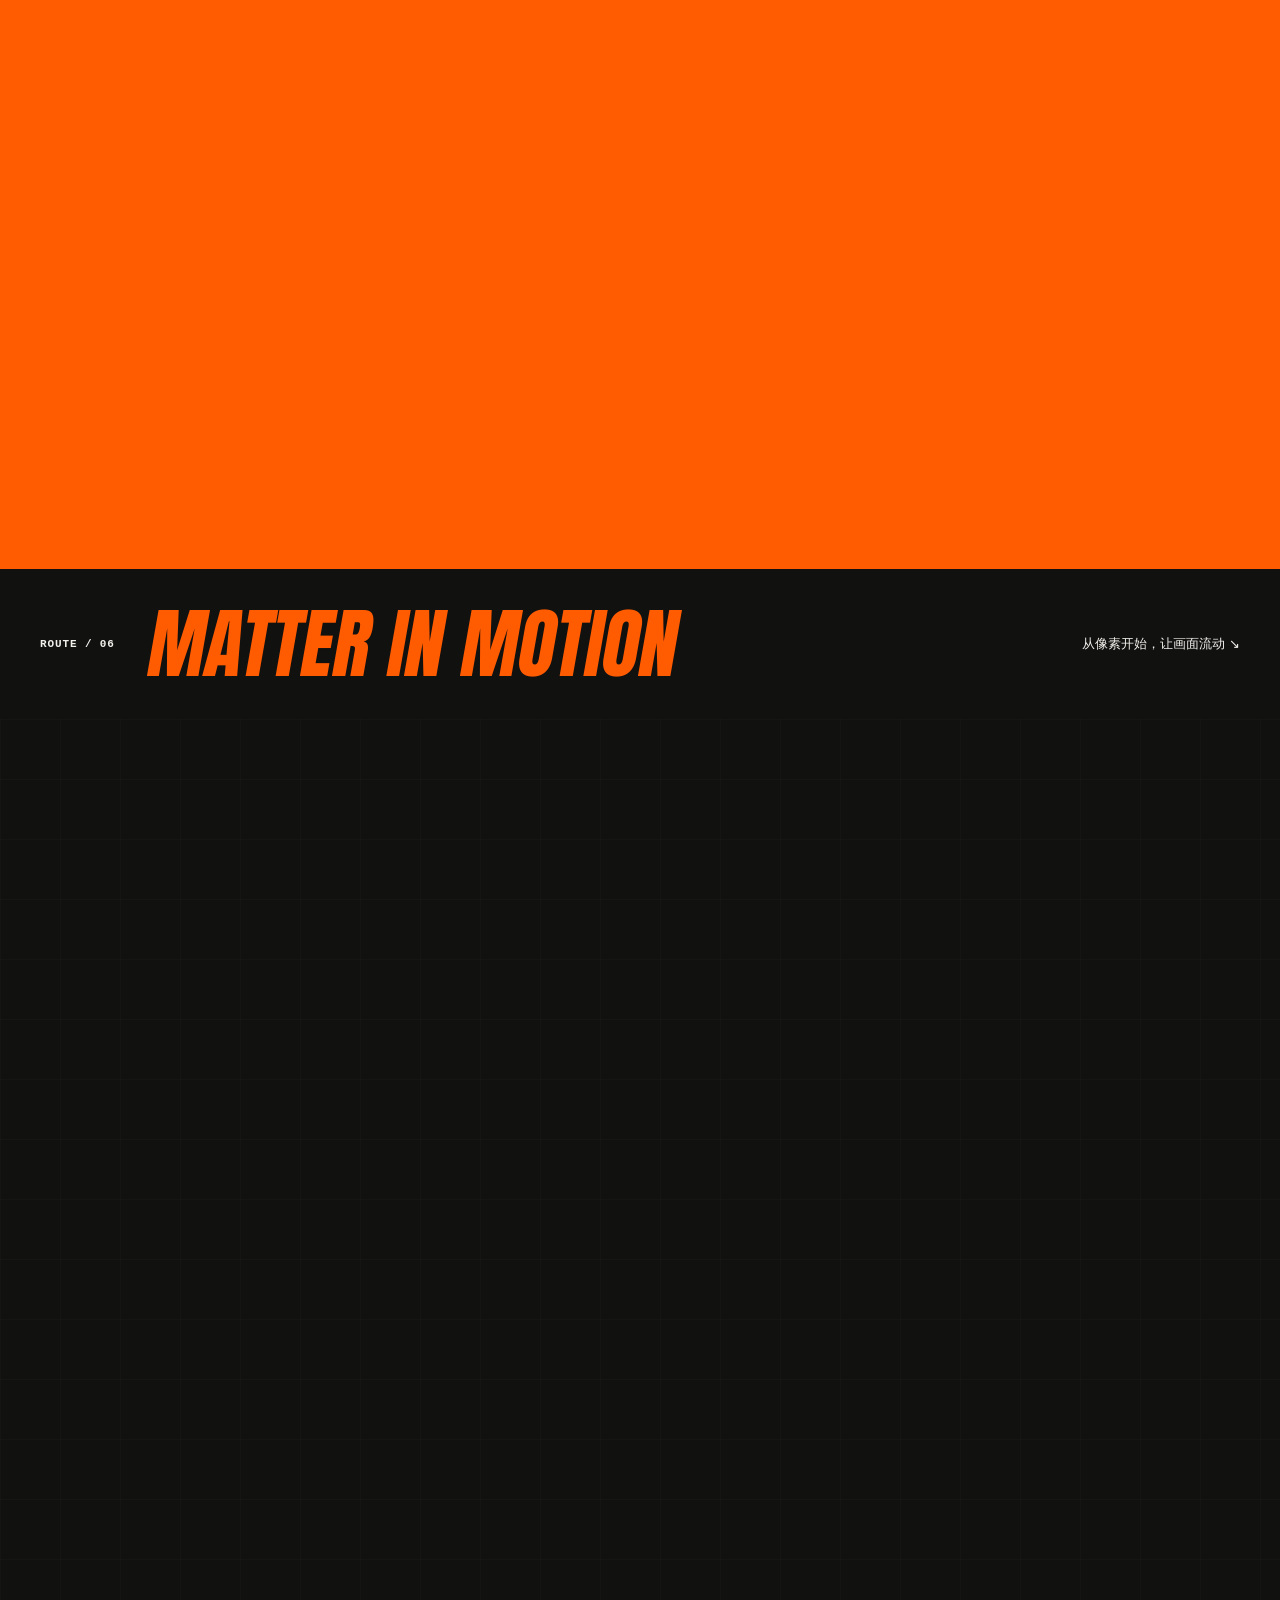
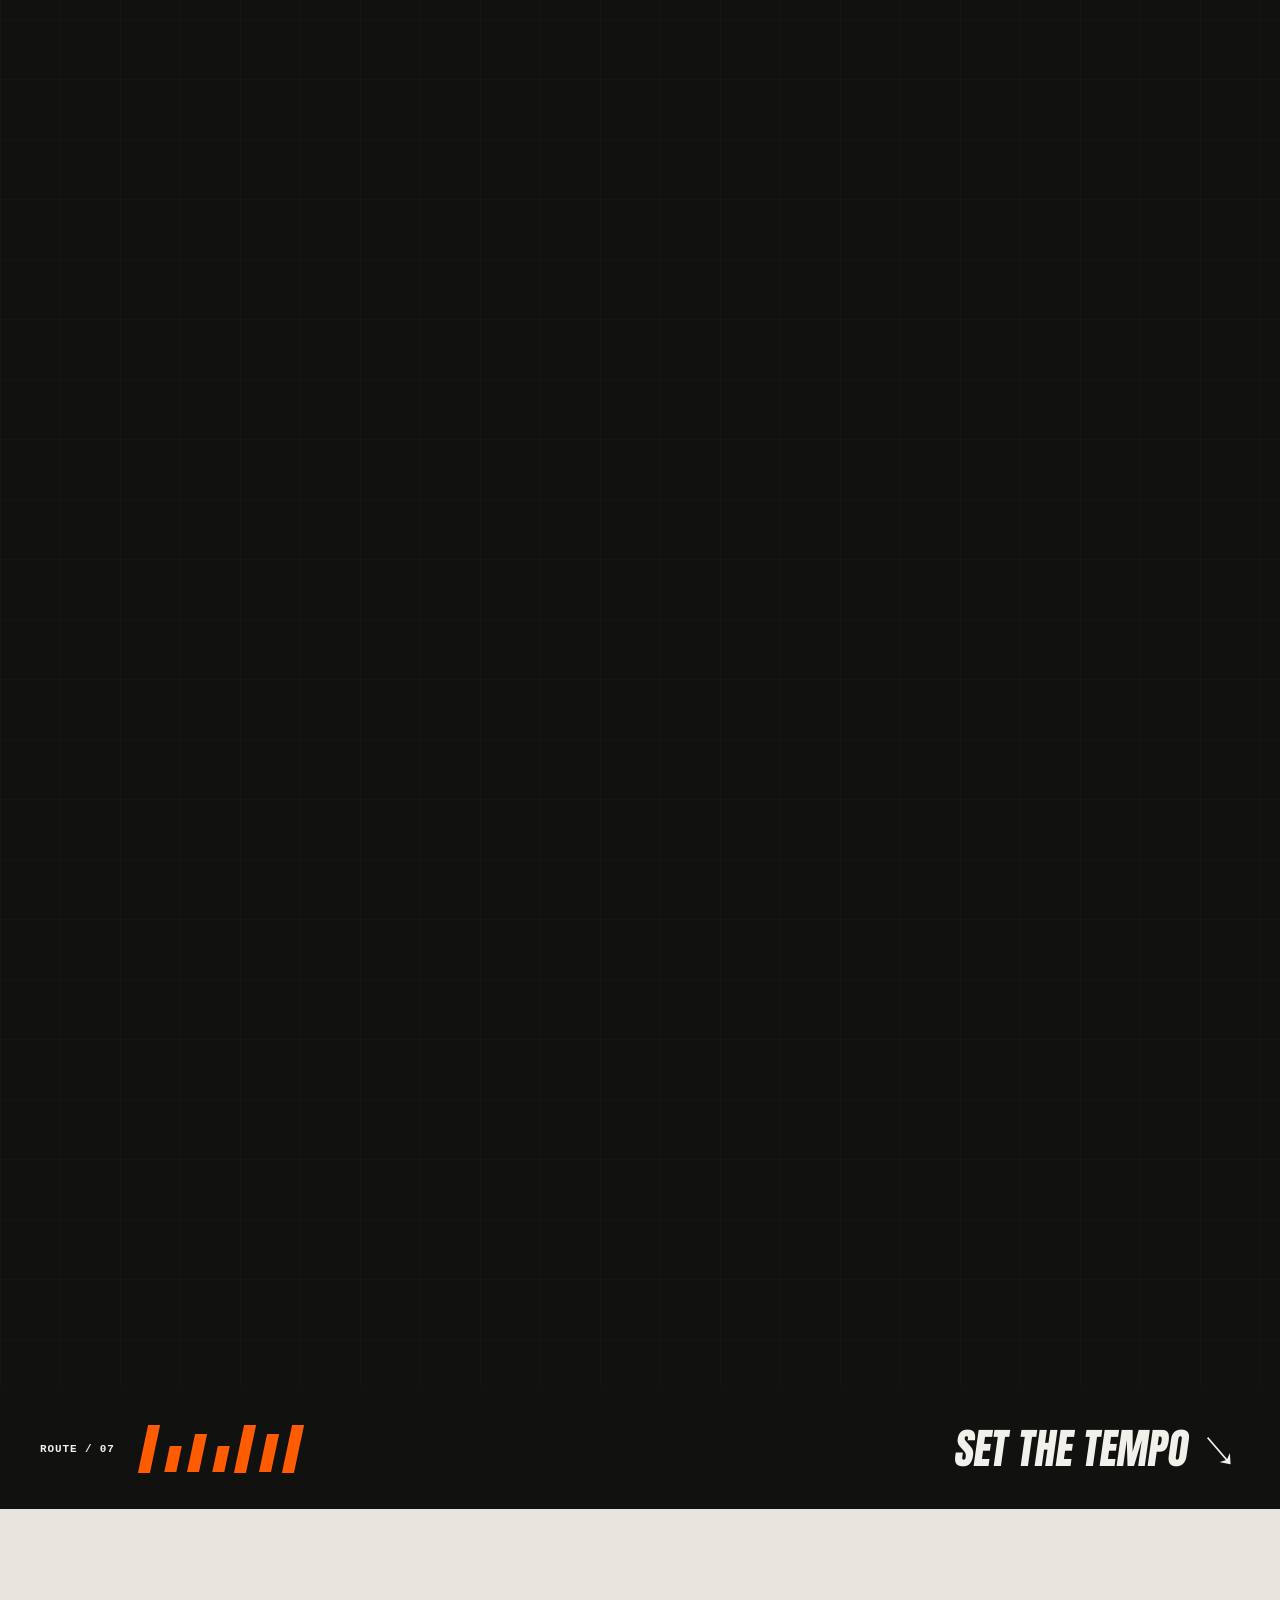
==== commit 88d195ef: "生成同一导览员的五种表情并响应展厅与播放事件 Co-Authored-By: Claude Opus 5.5 <noreply@anthropic.com>" ====
--- a/proto/c3-city.html
+++ b/proto/c3-city.html
@@ -221,5 +221,6 @@
 <script type="module" src="c3/feeling.js"></script>
 <script type="module" src="c3/compare.js"></script>
 <script type="module" src="c3/share.js"></script>
+<script type="module" src="c3/guide.js"></script>
 </body>
 </html>
--- a/proto/c3/phase4.css
+++ b/proto/c3/phase4.css
@@ -6,3 +6,4 @@
 .speed-dock{width:342px;padding:20px;border:3px solid var(--ink);box-shadow:7px 7px 0 var(--ink);background:var(--paper)}.playback-keys{display:grid;grid-template-columns:1fr 1fr;gap:9px;margin-top:20px}.playback-keys button{border:2px solid var(--ink);background:var(--paper);color:var(--ink);padding:12px 7px;min-height:44px;font:11px var(--mono)}.playback-keys button:first-child{background:var(--or)}.playback-keys button:last-child{grid-column:1/-1;background:var(--ink);color:var(--paper)}.playback-state{margin-top:16px;padding-top:12px;border-top:1px solid #11111025;color:#a83c00;font-size:9px;font-variant-numeric:tabular-nums}.speed-toggle.is-paused{background:var(--or);color:var(--ink)}.speed-dock p{font-size:10px;line-height:1.9}.motion-paused .card{transition:none}.motion-paused .gesture-object{cursor:crosshair}@media(max-width:760px){.speed-dock{width:min(342px,calc(100vw - 28px));right:14px;top:105px}.playback-keys button{min-height:46px}}
 .card-actions{display:flex;justify-content:flex-end;gap:12px;padding:10px 18px;border-top:1px solid #11111020;background:var(--paper)}.card-actions button{border:0;border-bottom:1px solid #11111045;background:none;font:9px var(--mono);padding:10px 4px;color:var(--ink);min-height:36px}.card-actions button:hover{color:#a83c00;border-color:var(--or)}.ab-replica .card-actions{display:none}.code-modal{width:min(1120px,calc(100vw - 48px));max-height:calc(100dvh - 60px);border:3px solid var(--ink);background:var(--paper);color:var(--ink);padding:26px;box-shadow:10px 10px 0 var(--or)}.code-modal::backdrop{background:#111110d9;backdrop-filter:blur(4px)}.code-modal header{display:flex;justify-content:space-between;gap:20px;align-items:start}.code-modal header span{font-size:9px;color:#a83c00}.code-modal h2{font-size:26px;margin:12px 0}.code-close{font-size:23px;border:0;background:none;min-width:44px;min-height:44px}.code-modal>p{font-size:12px;line-height:1.8;margin:0 0 22px;color:#747168}.code-layout{display:grid;grid-template-columns:1fr 1fr;gap:18px}.code-layout iframe{width:100%;height:420px;border:1px solid var(--ink);background:var(--paper)}.code-layout textarea{width:100%;height:420px;resize:none;outline:none;border:1px solid #11111055;padding:18px;background:var(--ink);color:#e1ded4;font:10px/1.8 var(--mono);tab-size:2}.code-actions{display:flex;align-items:center;gap:12px;margin-top:20px}.code-actions>span{margin-right:auto;font-size:9px;color:#a83c00}.code-actions button{padding:12px 15px;border:2px solid var(--ink);background:var(--or);font-size:11px;min-height:44px}.code-actions button:last-child{background:var(--paper)}.share-arrival{position:fixed;z-index:110;left:50%;top:105px;transform:translateX(-50%);padding:14px 20px;background:var(--or);border:2px solid var(--ink);box-shadow:4px 4px 0 var(--ink);font-size:10px;white-space:nowrap}.share-arrival button{border:0;background:none;margin-left:18px;font-size:15px}.share-arrival[data-error=true]{background:var(--paper)}
 @media(max-width:760px){.code-modal{width:calc(100vw - 24px);max-height:calc(100dvh - 28px);padding:18px;box-shadow:5px 5px 0 var(--or)}.code-layout{grid-template-columns:1fr;gap:12px}.code-layout iframe{height:280px}.code-layout textarea{height:190px}.code-modal h2{font-size:22px}.code-modal>p{font-size:11px;margin-bottom:14px}.code-actions{flex-wrap:wrap;gap:8px}.code-actions>span{width:100%;margin-bottom:4px}.code-actions button{font-size:10px;flex:1;padding:10px}.share-arrival{top:102px;width:calc(100vw - 28px);white-space:normal;font-size:9px;padding:12px}.share-arrival button{float:right;margin-left:5px}}
+.dlg .face{cursor:pointer}.dlg .face:focus-visible{outline:3px solid var(--or);outline-offset:-5px}.dlg .face[data-pose]:not([data-pose=wink]) img{object-fit:cover;object-position:center top;transform:scale(1.3);transform-origin:center 18%}.dlg .face[data-pose]:not([data-pose=wink]) .ph{display:none}
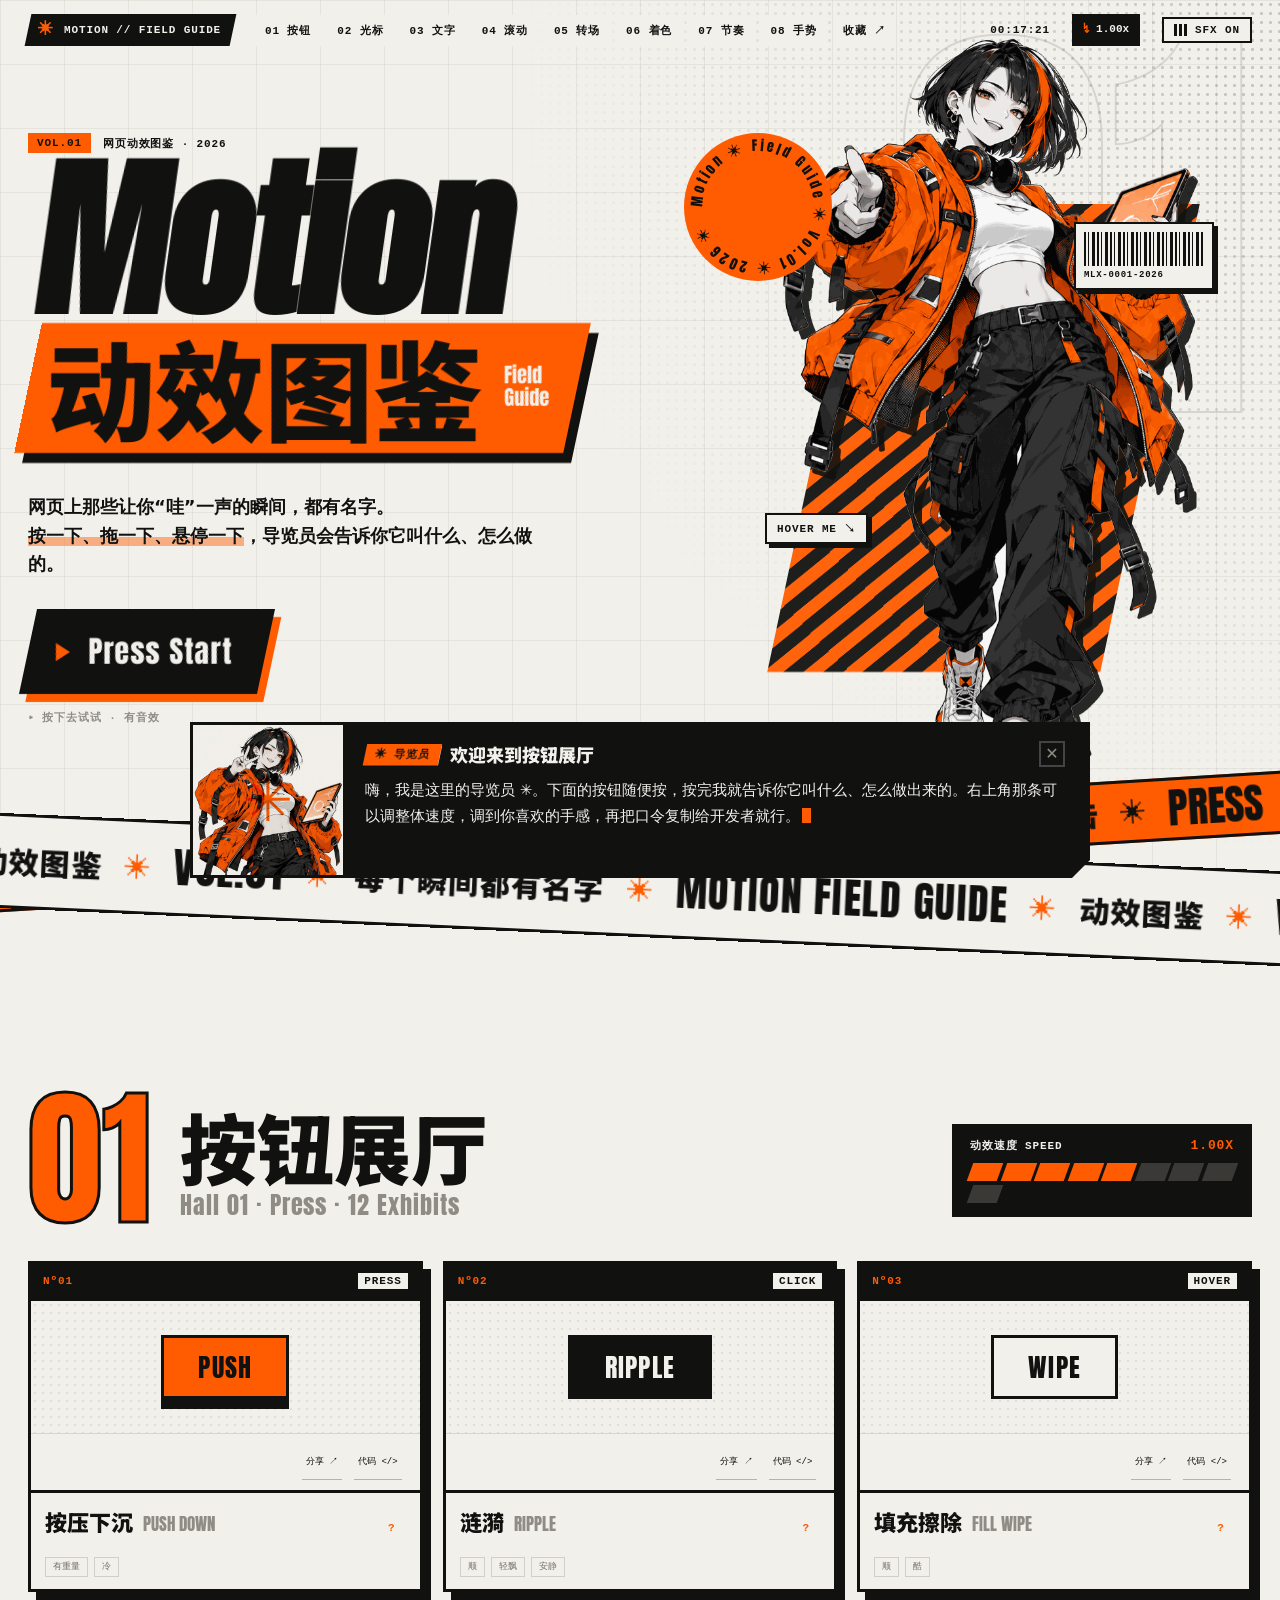
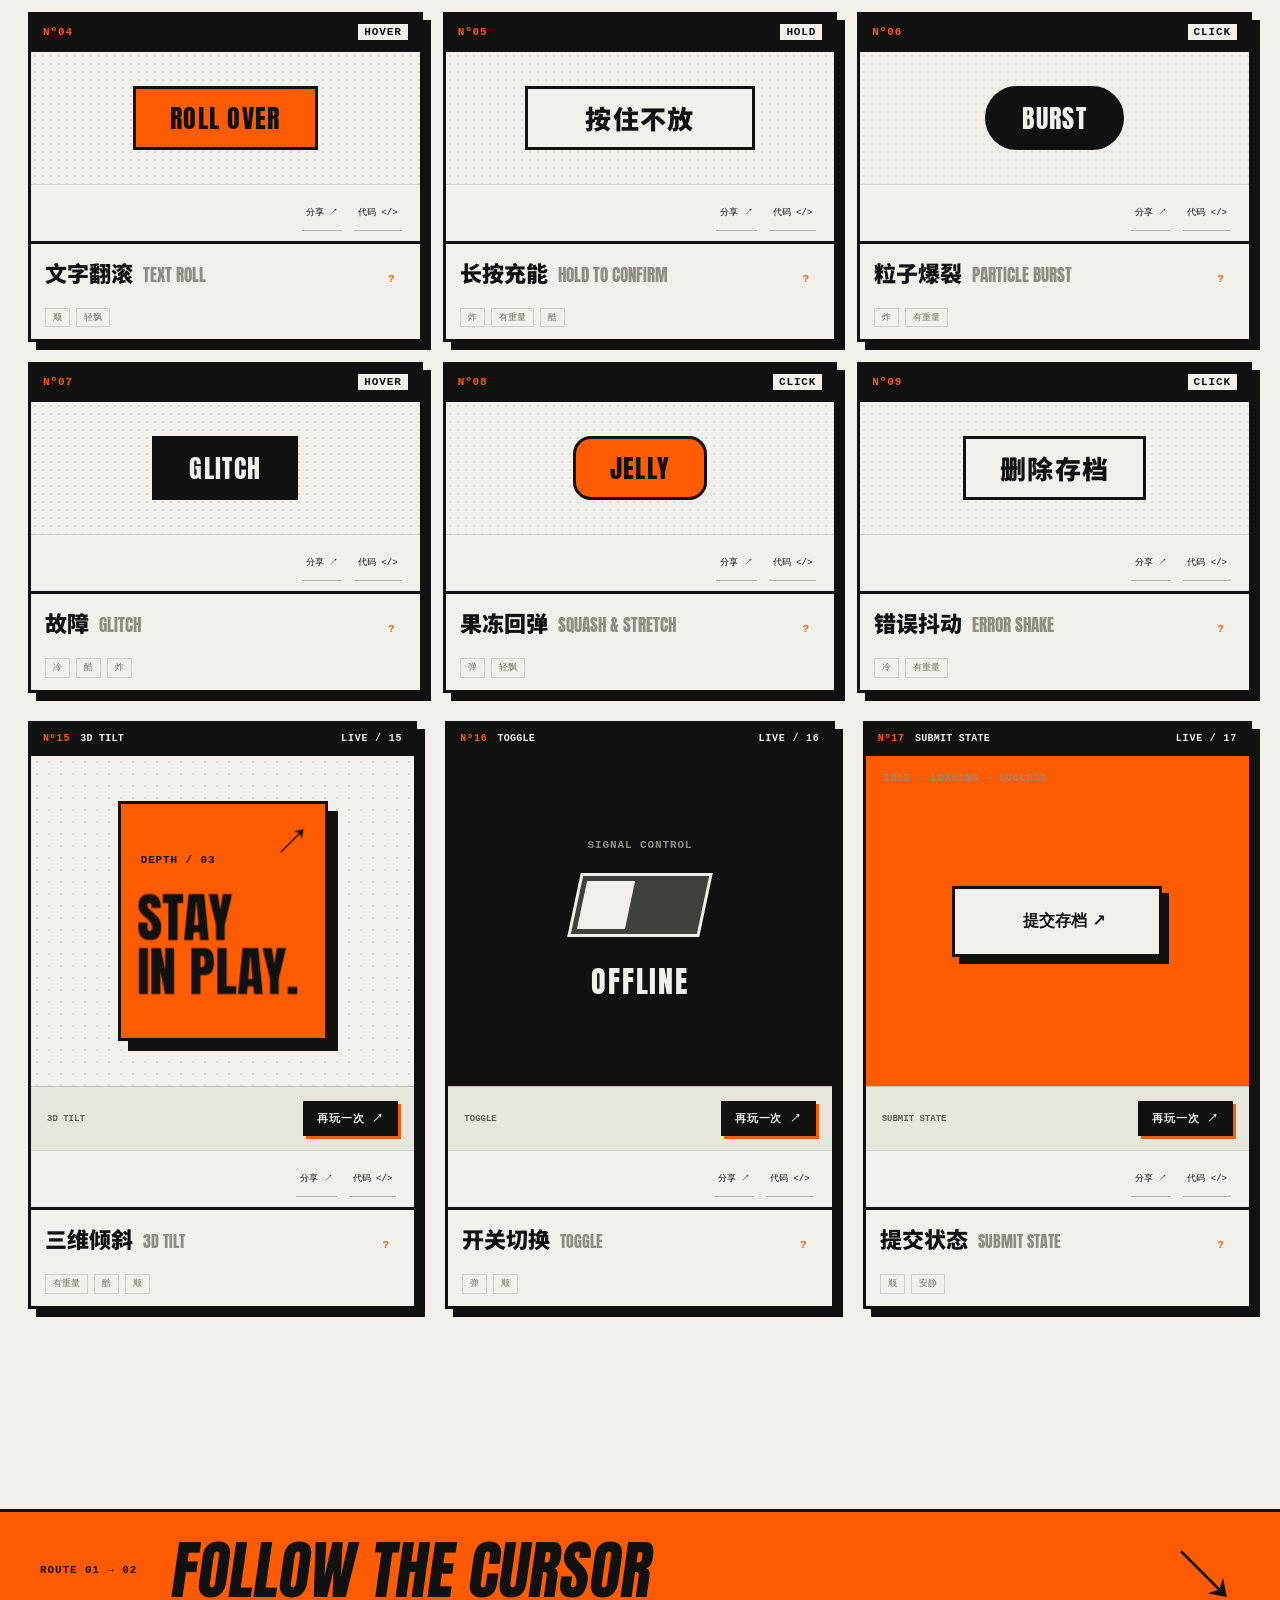
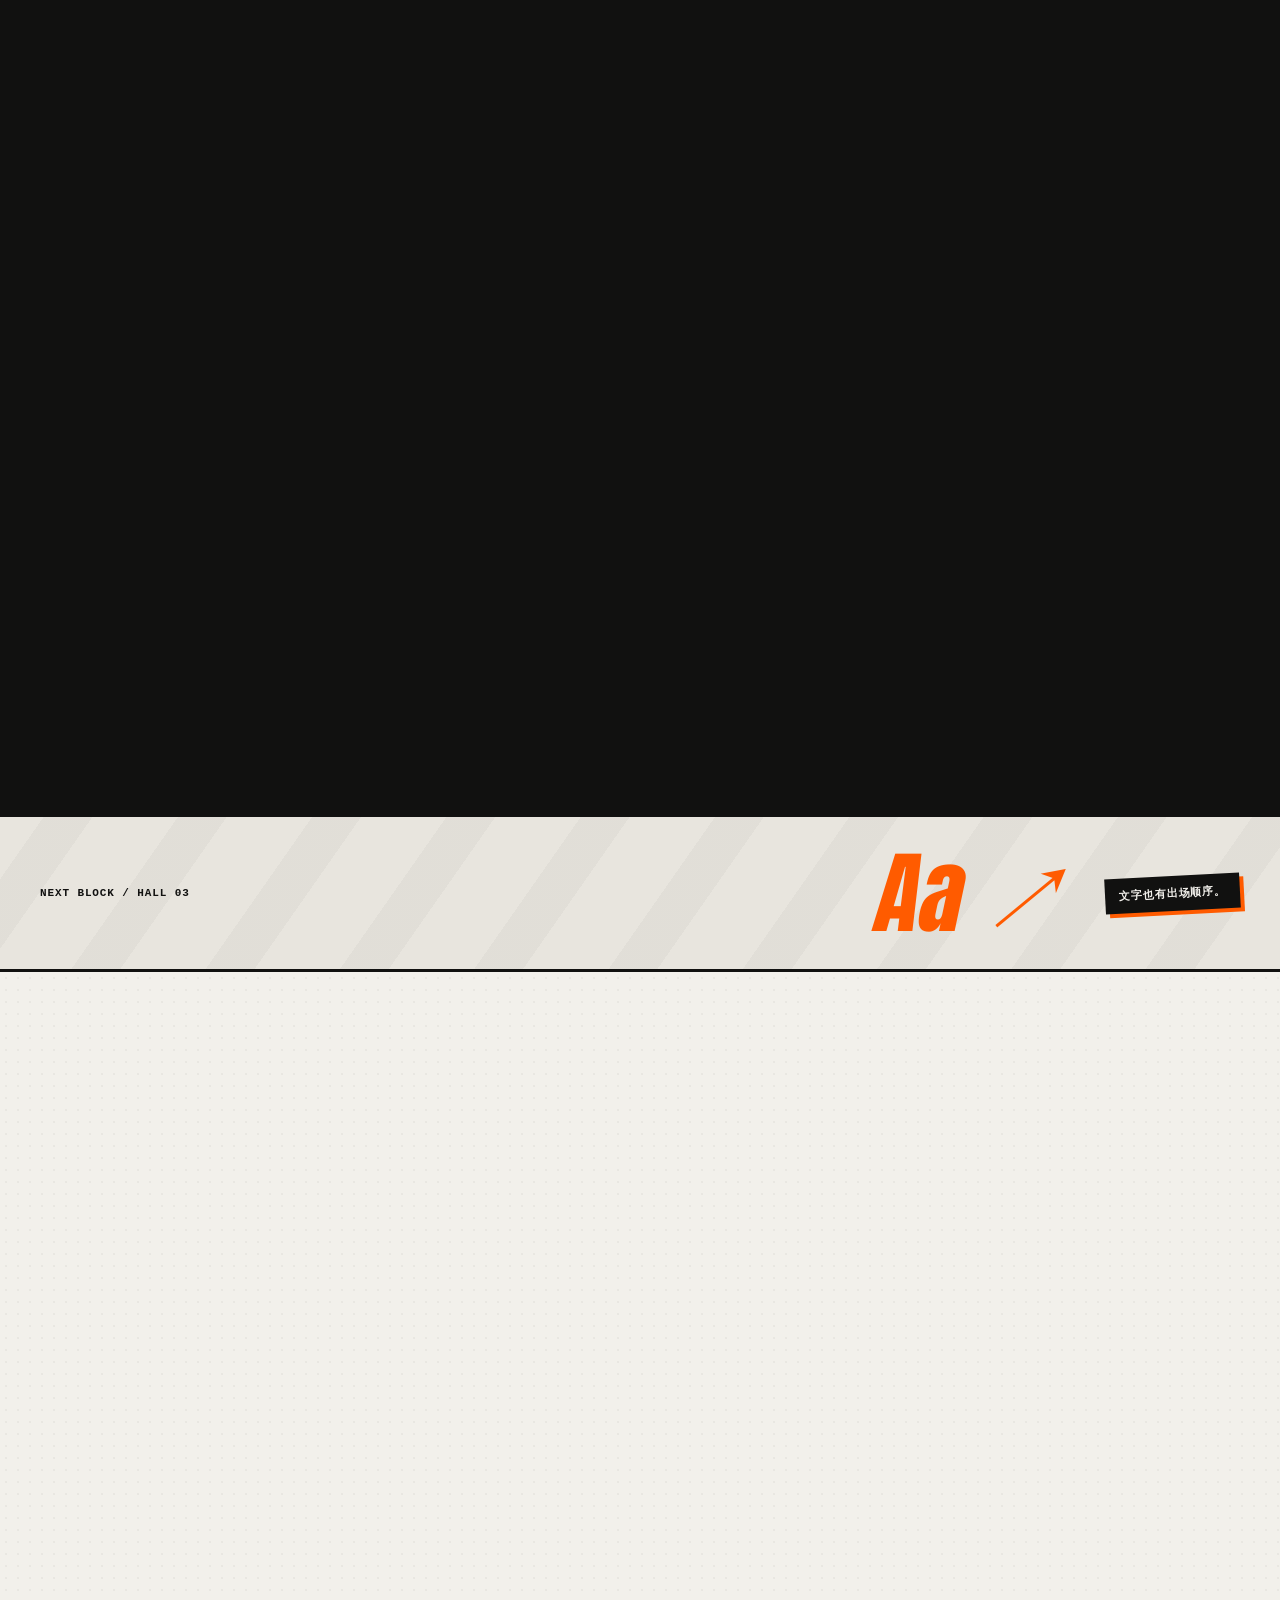
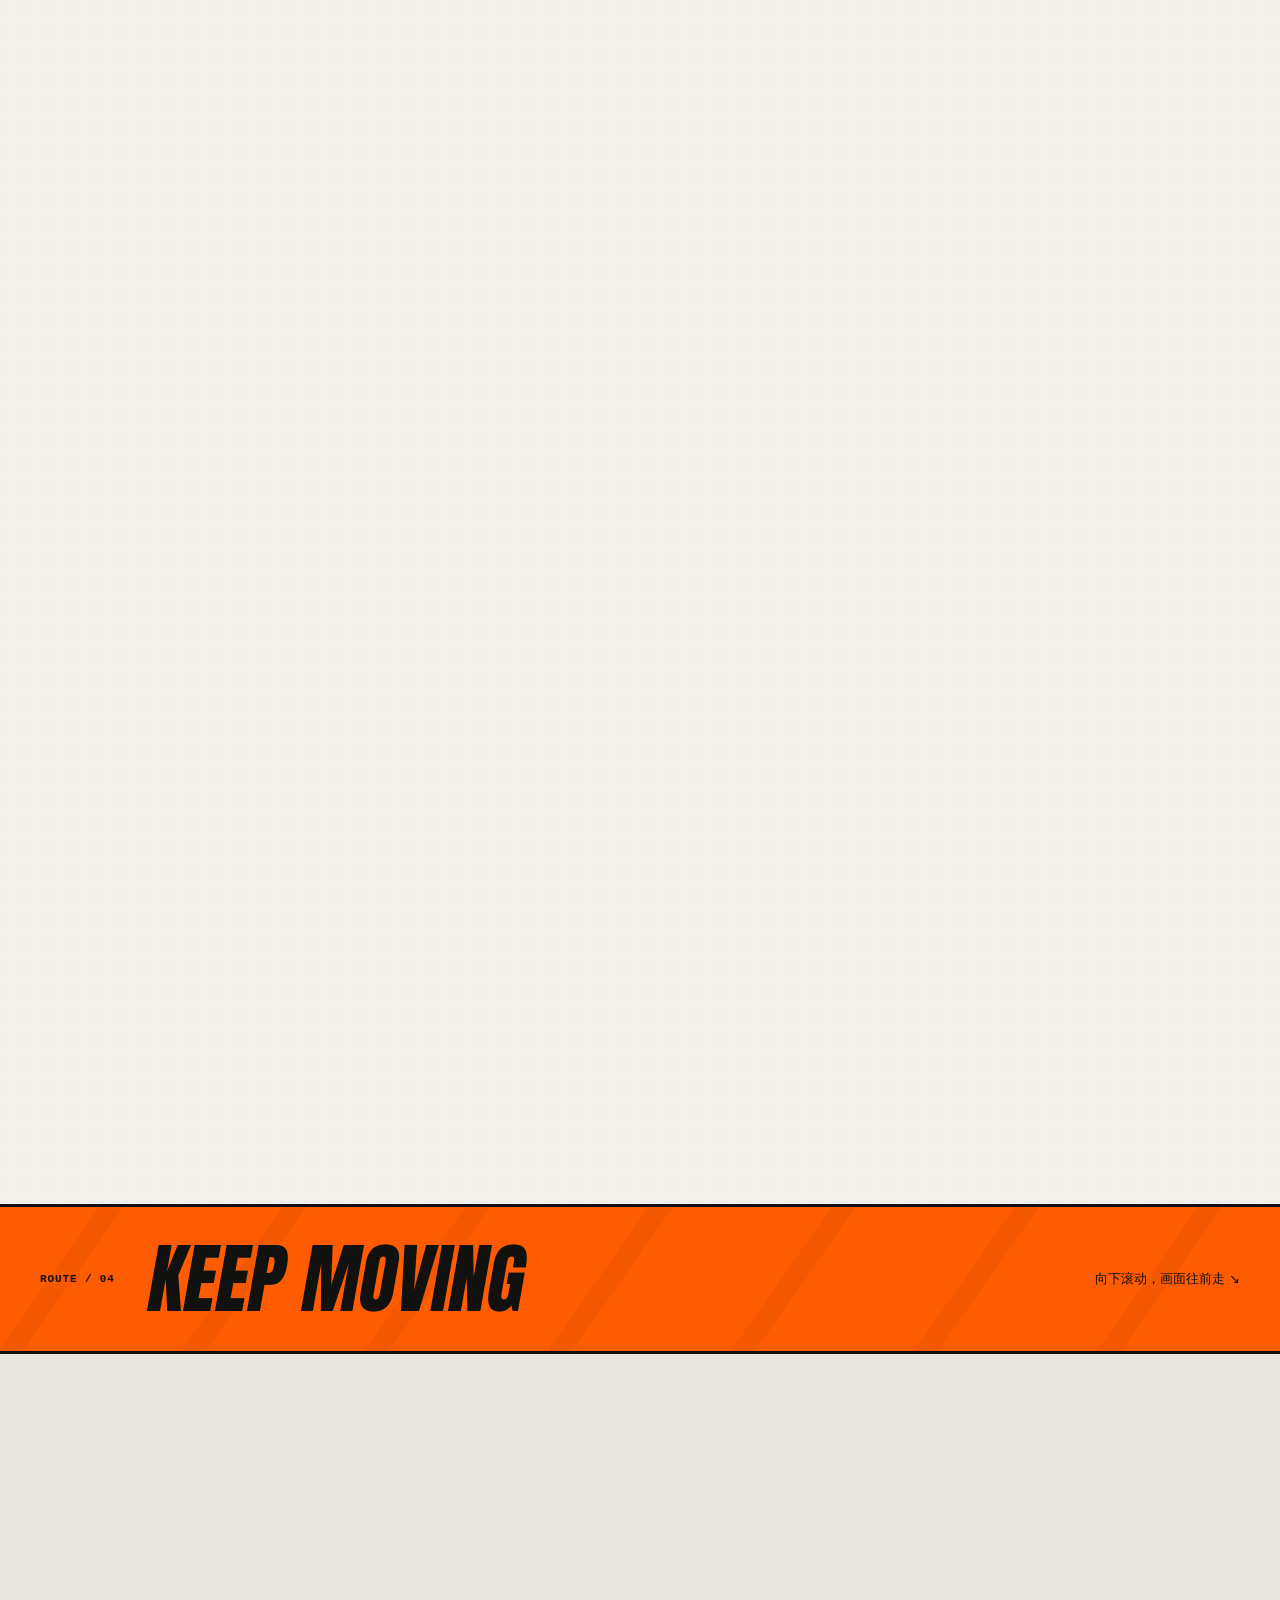
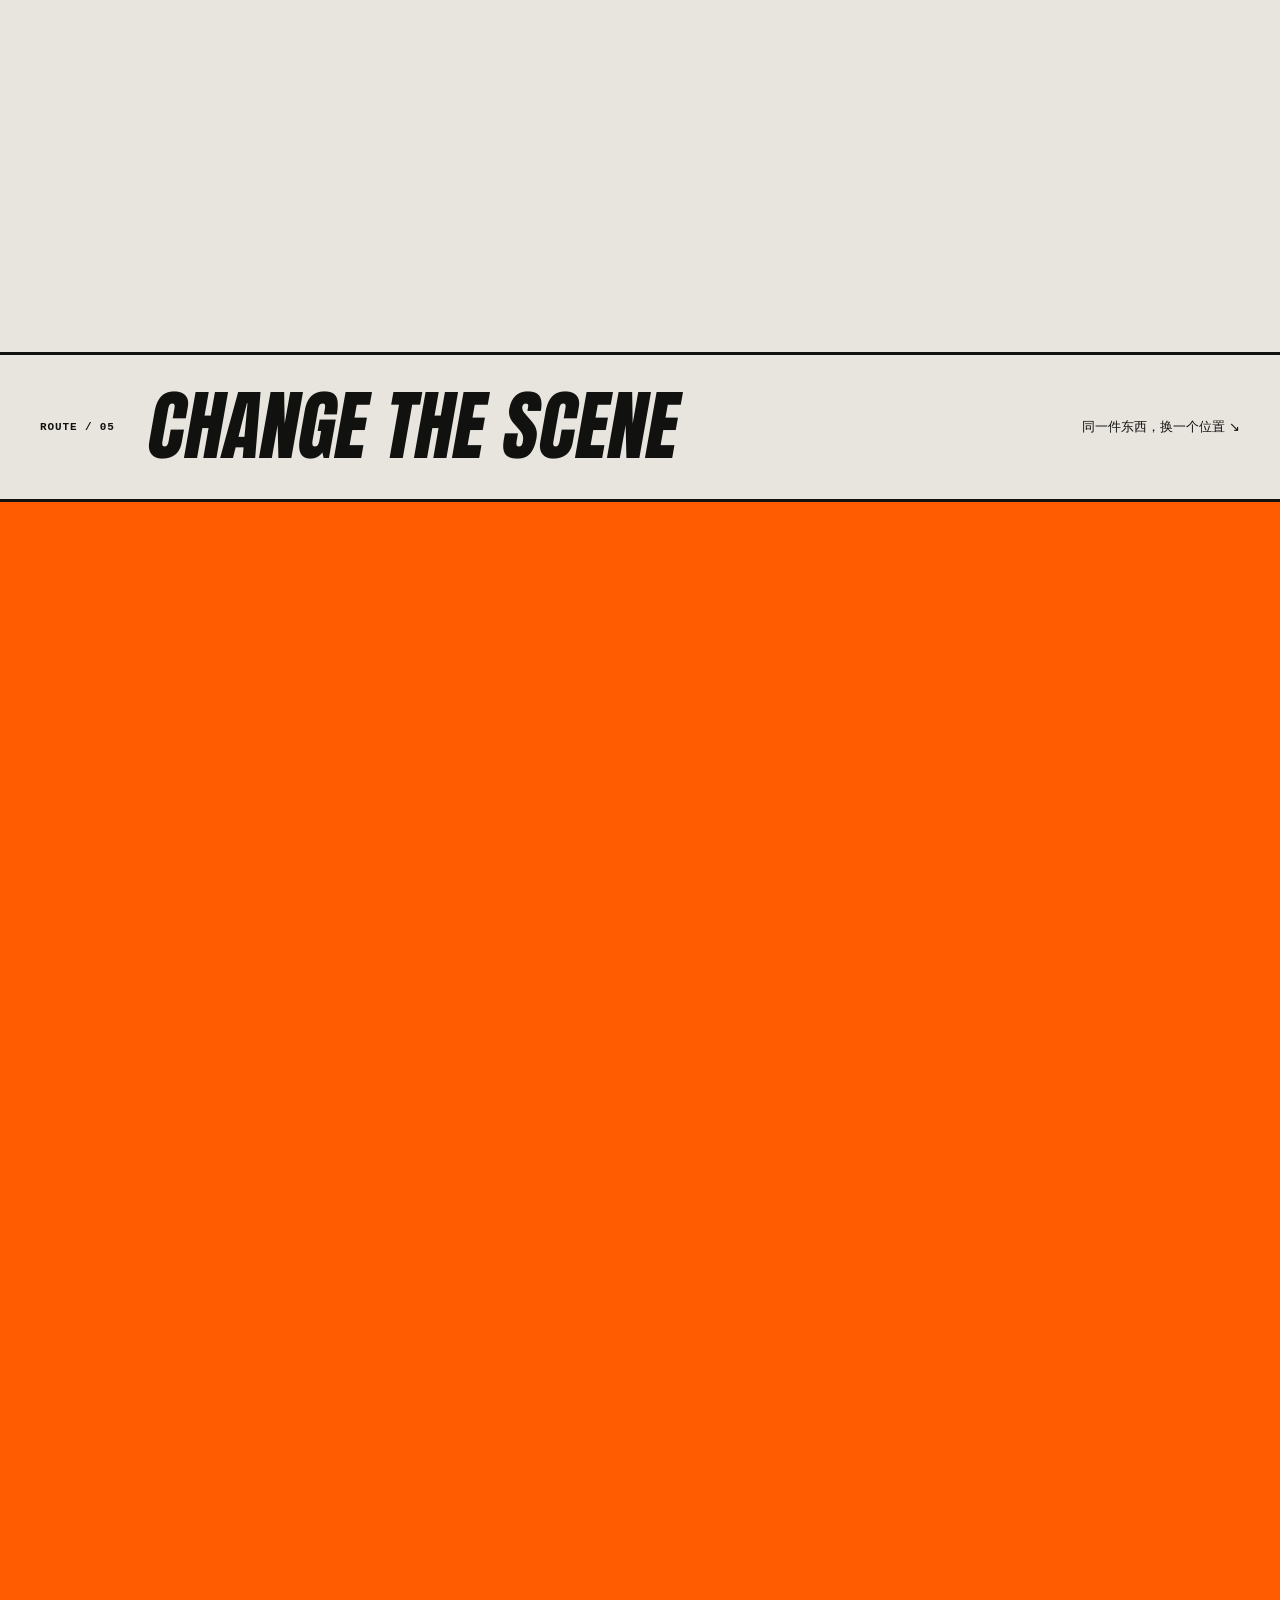
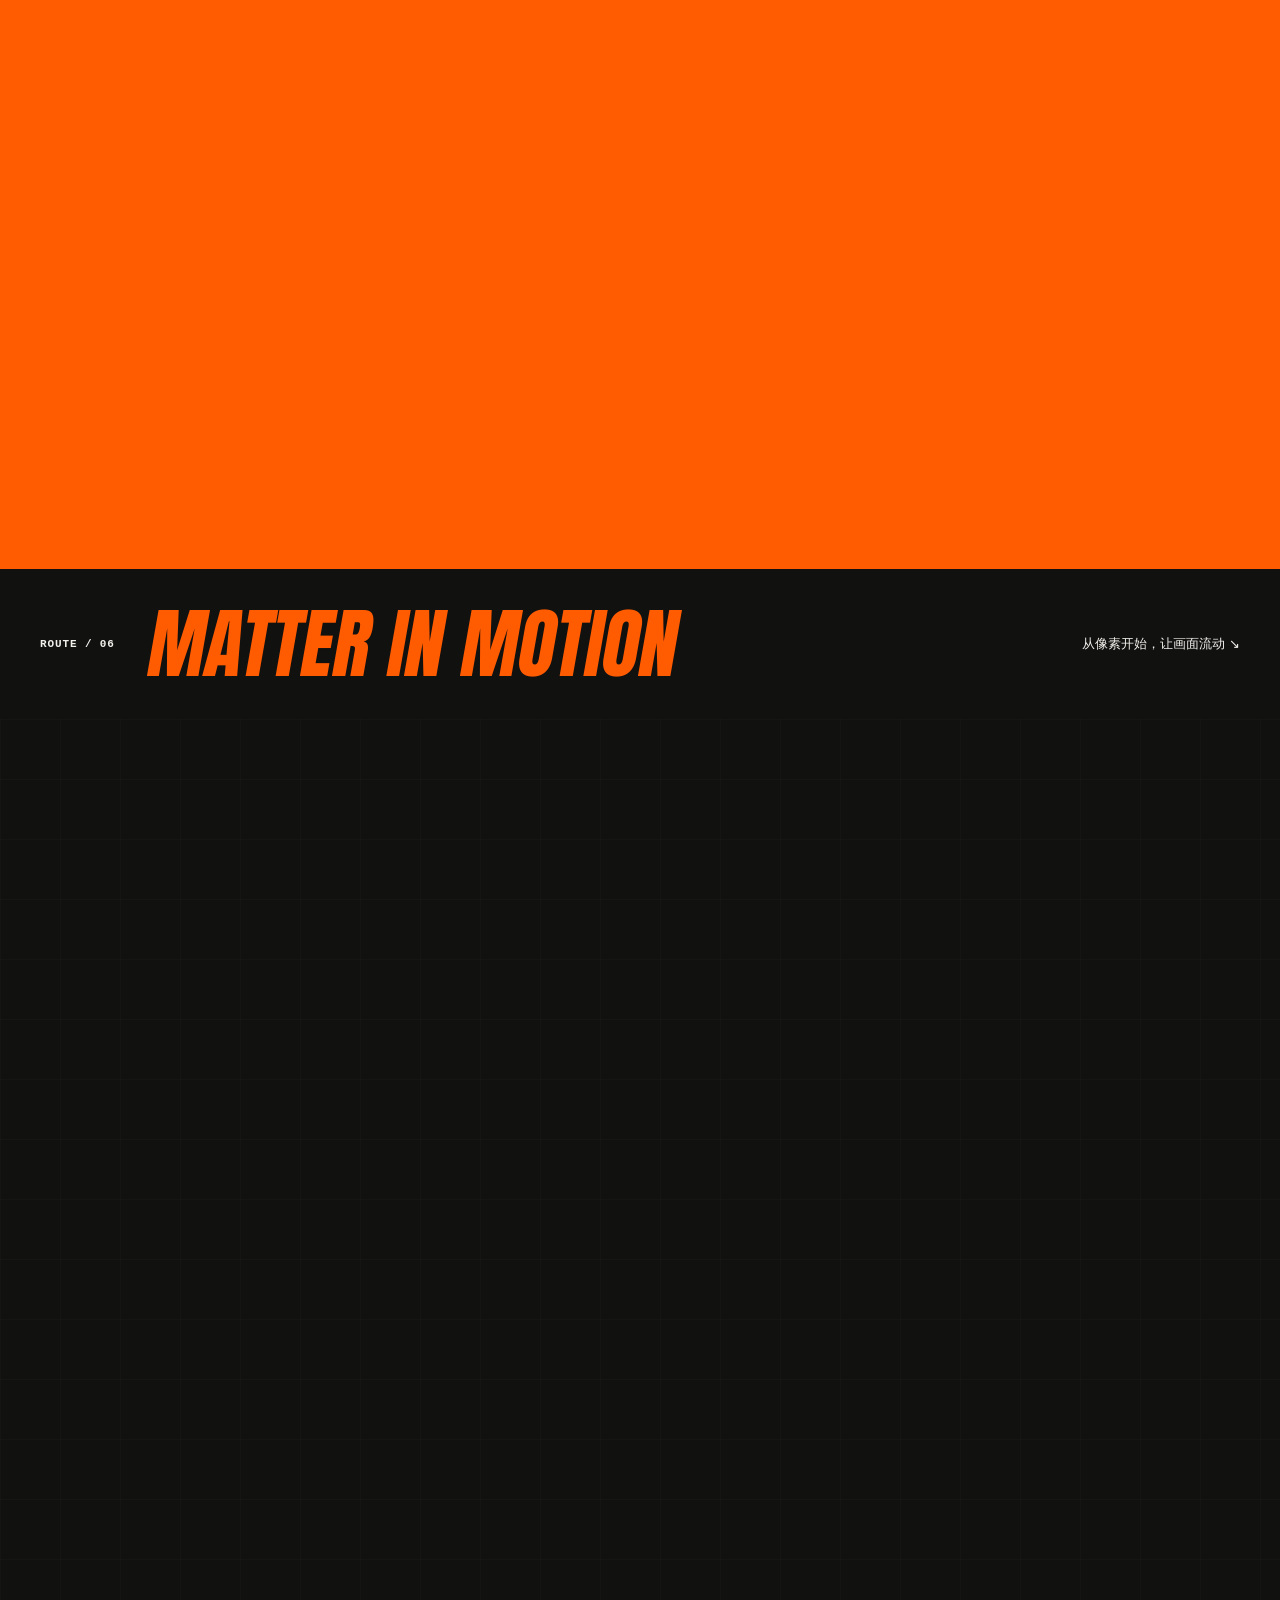
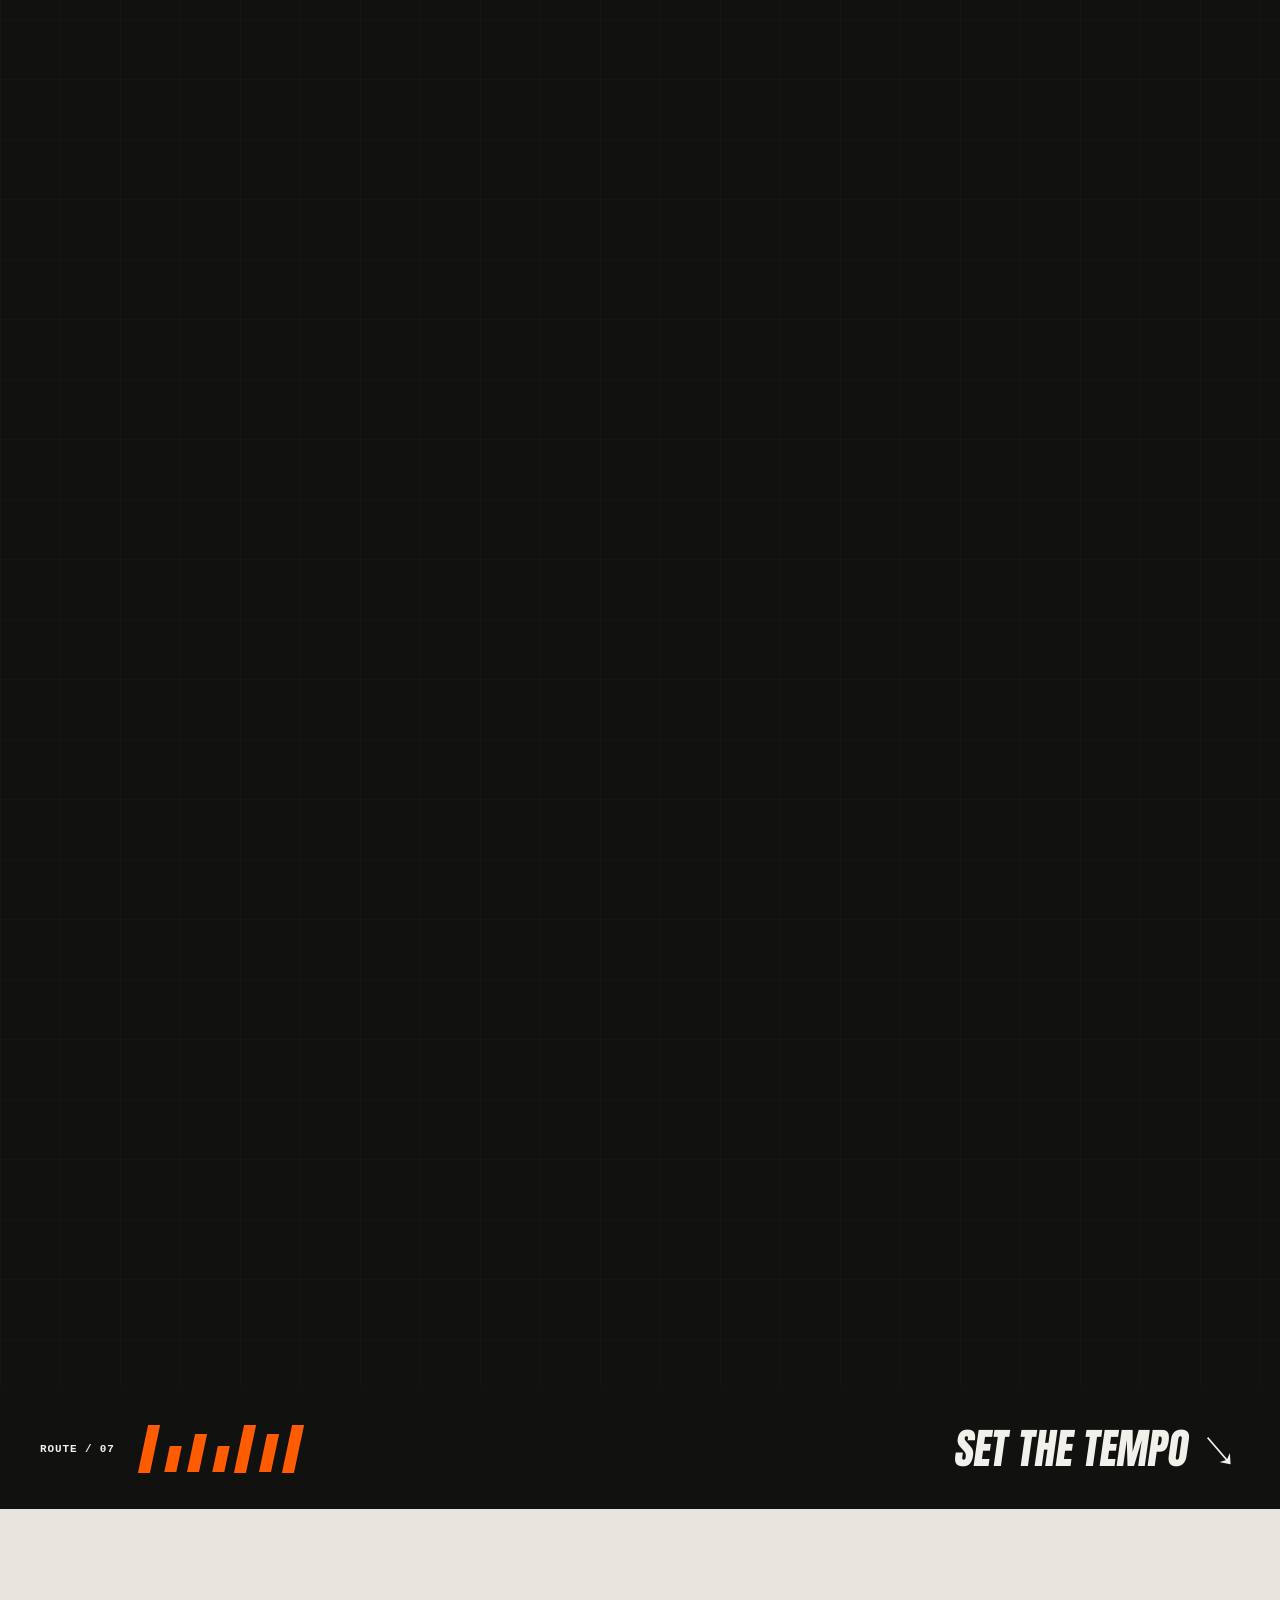
==== commit 4c445491: "打磨手机触屏体验并启用自适应低负载着色器 Co-Authored-By: Claude Opus 5.5 <noreply@anthropic.com>" ====
--- a/proto/c3-city.html
+++ b/proto/c3-city.html
@@ -222,5 +222,6 @@
 <script type="module" src="c3/compare.js"></script>
 <script type="module" src="c3/share.js"></script>
 <script type="module" src="c3/guide.js"></script>
+<script type="module" src="c3/mobile.js"></script>
 </body>
 </html>
--- a/proto/c3/phase4.css
+++ b/proto/c3/phase4.css
@@ -7,3 +7,5 @@
 .card-actions{display:flex;justify-content:flex-end;gap:12px;padding:10px 18px;border-top:1px solid #11111020;background:var(--paper)}.card-actions button{border:0;border-bottom:1px solid #11111045;background:none;font:9px var(--mono);padding:10px 4px;color:var(--ink);min-height:36px}.card-actions button:hover{color:#a83c00;border-color:var(--or)}.ab-replica .card-actions{display:none}.code-modal{width:min(1120px,calc(100vw - 48px));max-height:calc(100dvh - 60px);border:3px solid var(--ink);background:var(--paper);color:var(--ink);padding:26px;box-shadow:10px 10px 0 var(--or)}.code-modal::backdrop{background:#111110d9;backdrop-filter:blur(4px)}.code-modal header{display:flex;justify-content:space-between;gap:20px;align-items:start}.code-modal header span{font-size:9px;color:#a83c00}.code-modal h2{font-size:26px;margin:12px 0}.code-close{font-size:23px;border:0;background:none;min-width:44px;min-height:44px}.code-modal>p{font-size:12px;line-height:1.8;margin:0 0 22px;color:#747168}.code-layout{display:grid;grid-template-columns:1fr 1fr;gap:18px}.code-layout iframe{width:100%;height:420px;border:1px solid var(--ink);background:var(--paper)}.code-layout textarea{width:100%;height:420px;resize:none;outline:none;border:1px solid #11111055;padding:18px;background:var(--ink);color:#e1ded4;font:10px/1.8 var(--mono);tab-size:2}.code-actions{display:flex;align-items:center;gap:12px;margin-top:20px}.code-actions>span{margin-right:auto;font-size:9px;color:#a83c00}.code-actions button{padding:12px 15px;border:2px solid var(--ink);background:var(--or);font-size:11px;min-height:44px}.code-actions button:last-child{background:var(--paper)}.share-arrival{position:fixed;z-index:110;left:50%;top:105px;transform:translateX(-50%);padding:14px 20px;background:var(--or);border:2px solid var(--ink);box-shadow:4px 4px 0 var(--ink);font-size:10px;white-space:nowrap}.share-arrival button{border:0;background:none;margin-left:18px;font-size:15px}.share-arrival[data-error=true]{background:var(--paper)}
 @media(max-width:760px){.code-modal{width:calc(100vw - 24px);max-height:calc(100dvh - 28px);padding:18px;box-shadow:5px 5px 0 var(--or)}.code-layout{grid-template-columns:1fr;gap:12px}.code-layout iframe{height:280px}.code-layout textarea{height:190px}.code-modal h2{font-size:22px}.code-modal>p{font-size:11px;margin-bottom:14px}.code-actions{flex-wrap:wrap;gap:8px}.code-actions>span{width:100%;margin-bottom:4px}.code-actions button{font-size:10px;flex:1;padding:10px}.share-arrival{top:102px;width:calc(100vw - 28px);white-space:normal;font-size:9px;padding:12px}.share-arrival button{float:right;margin-left:5px}}
 .dlg .face{cursor:pointer}.dlg .face:focus-visible{outline:3px solid var(--or);outline-offset:-5px}.dlg .face[data-pose]:not([data-pose=wink]) img{object-fit:cover;object-position:center top;transform:scale(1.3);transform-origin:center 18%}.dlg .face[data-pose]:not([data-pose=wink]) .ph{display:none}
+.touch-hint{display:none}.dialog-read{display:none}.guide-note{width:min(520px,calc(100vw - 28px));border:3px solid var(--ink);background:var(--paper);padding:25px;color:var(--ink);box-shadow:7px 7px 0 var(--or)}.guide-note::backdrop{background:#111110bb;backdrop-filter:blur(3px)}.guide-note header{display:flex;justify-content:space-between;align-items:center;font-size:22px}.guide-note header button{border:0;background:none;min-width:44px;min-height:44px;font-size:22px}.guide-note p{font-size:15px;line-height:2;padding:12px 0 25px}.guide-note .note-done{padding:13px 20px;border:2px solid var(--ink);background:var(--or);min-height:44px;font-size:12px}
+@media(max-width:760px){.dialog{top:102px;bottom:auto;width:calc(100vw - 28px);transform:translate(-50%,-30px);transition:transform 180ms,visibility 0s 180ms}.dialog.show{transform:translate(-50%,0);transition-delay:0s}.dlg{grid-template-columns:52px minmax(0,1fr);clip-path:none;box-shadow:4px 4px 0 var(--or);border-width:2px}.dlg .body{min-height:0;padding:8px 9px 9px}.dlg .face img{object-position:50% 15%}.dlg .face .ph{font-size:32px}.dlg .who{gap:7px;margin-bottom:5px;min-height:26px}.dlg .who .nm,.dlg .who .ttl em{display:none}.dlg .who .ttl{font-size:13px;flex:1}.dlg .who .x{width:28px;height:28px;flex-shrink:0}.dlg .txt{display:none}.dlg .act{gap:4px;margin:0;flex-wrap:nowrap}.dlg .act button{font:9px var(--sans);padding:7px 6px;min-height:32px}.dlg .act .code{display:none}.dialog-read{display:block;border:0;background:none;color:var(--or);font-size:9px;padding:5px 3px;white-space:nowrap;min-height:30px}.touch-hint{display:block;position:absolute;bottom:14px;left:8px;right:8px;text-align:center;font:9px var(--sans);color:#747168;pointer-events:none;z-index:6}.lab-stage .touch-hint,.custom-stage .touch-hint,.ink-stage .touch-hint{color:#e1ded3;text-shadow:0 1px 3px #111}.spotlight-stage .touch-hint{color:#f2f0eb}.card .pad{position:relative}.ab-replica .touch-hint{display:none}.dlg .face[data-pose]:not([data-pose=wink]) img{transform:scale(1.3);object-position:center top}.card.phrase-arrival{scroll-margin-top:215px}.code-modal~.guide-note{z-index:150}}
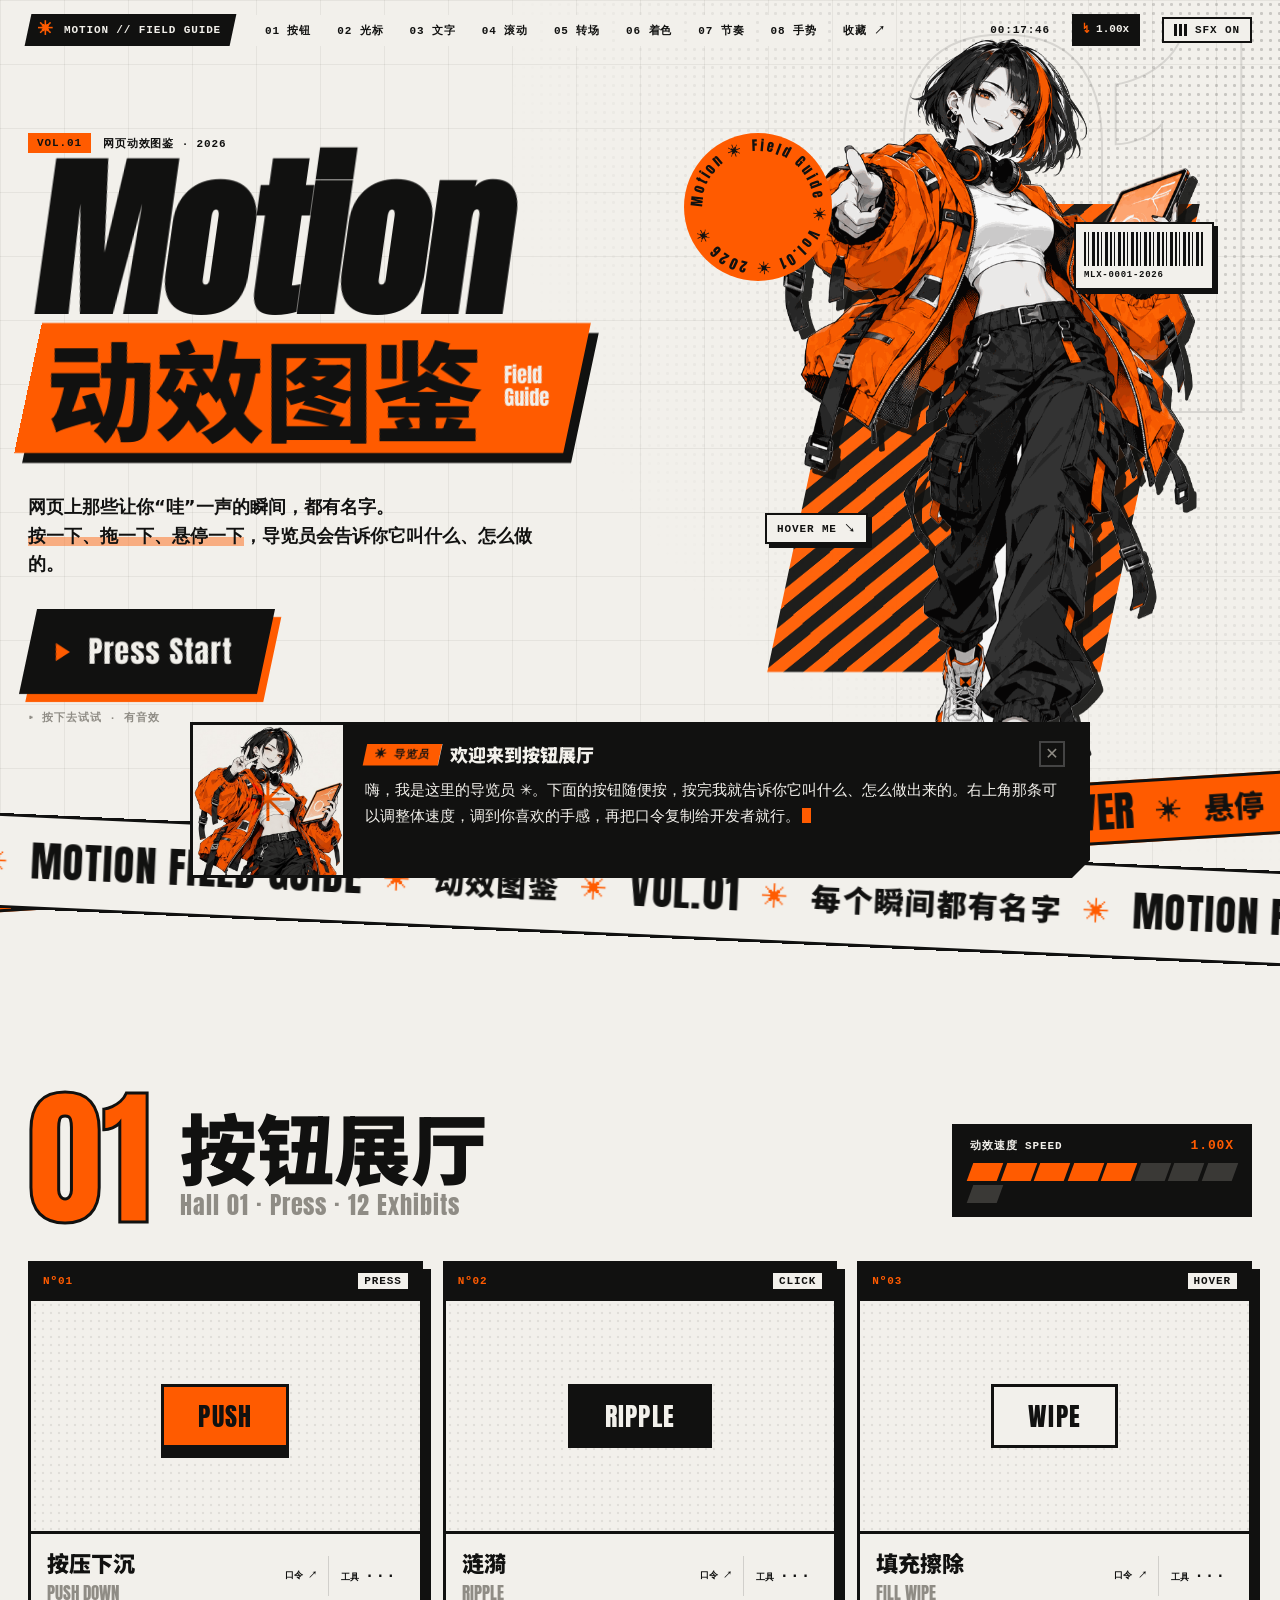
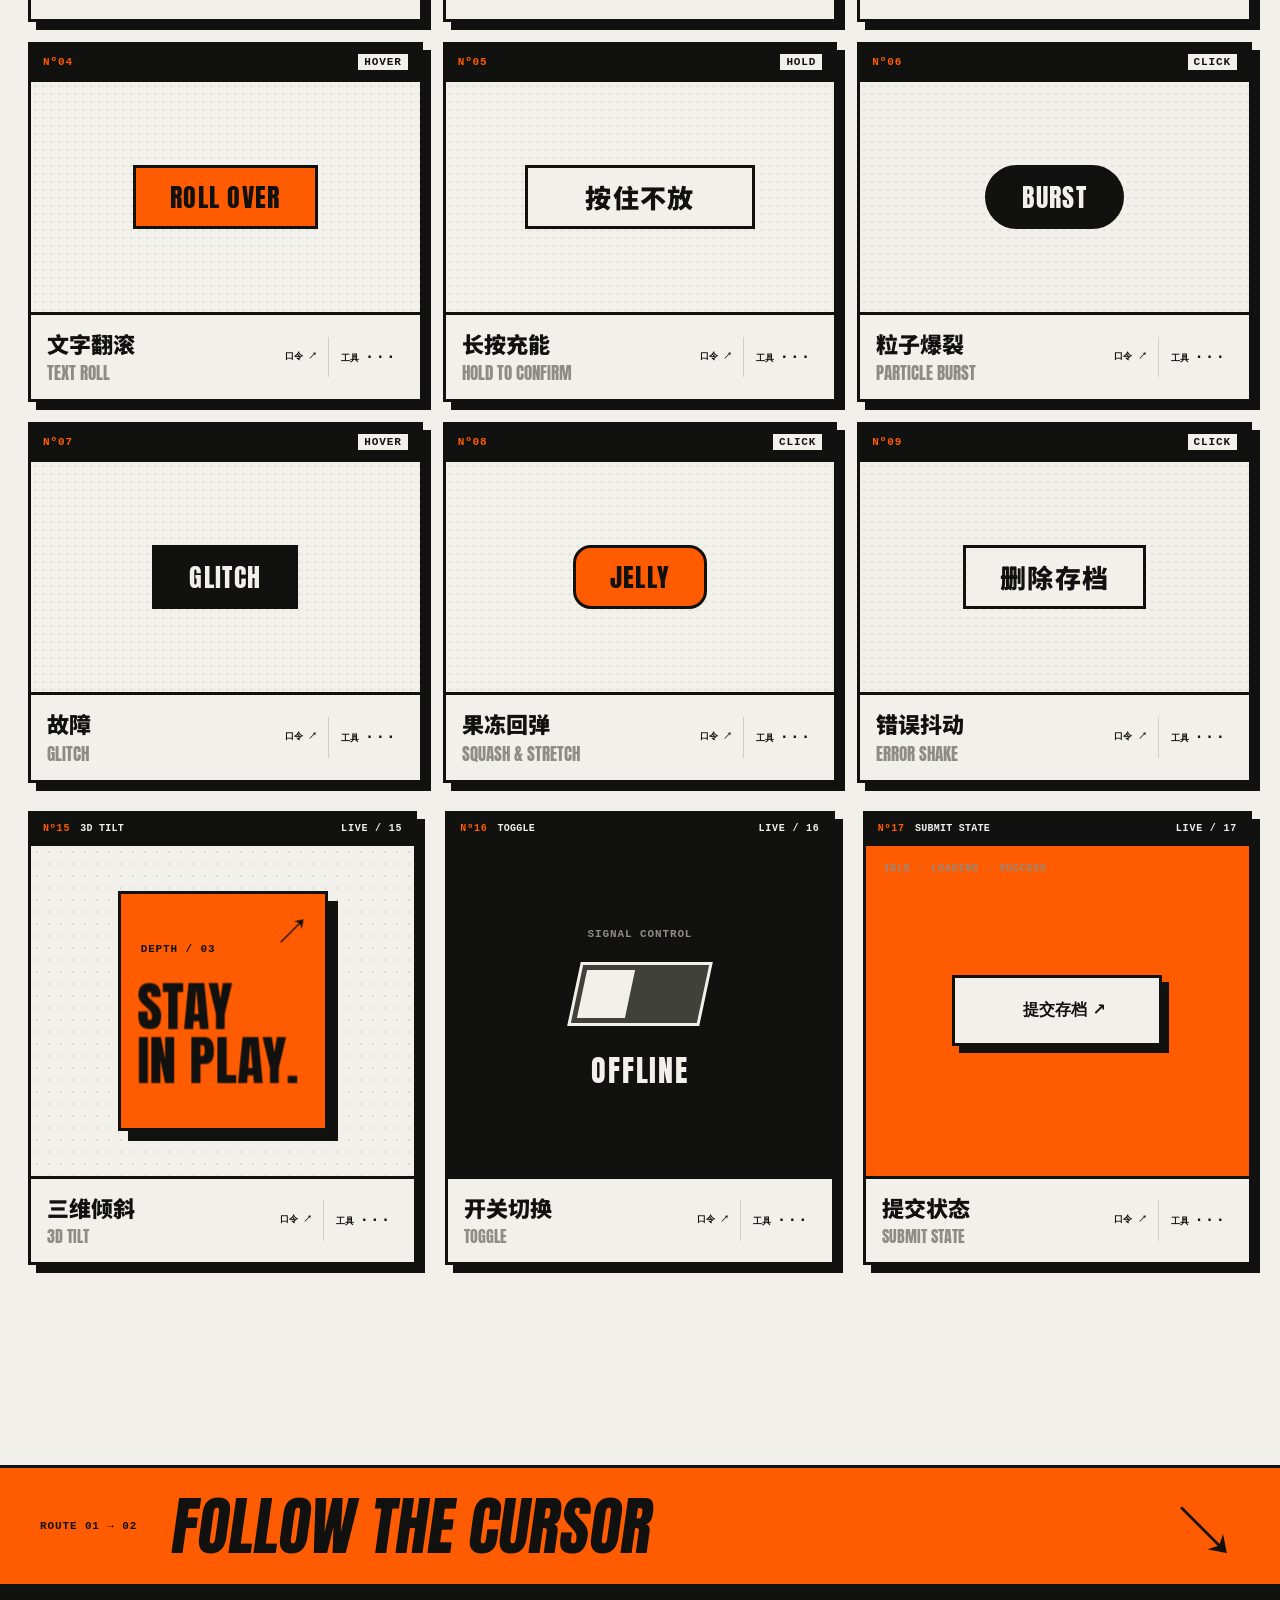
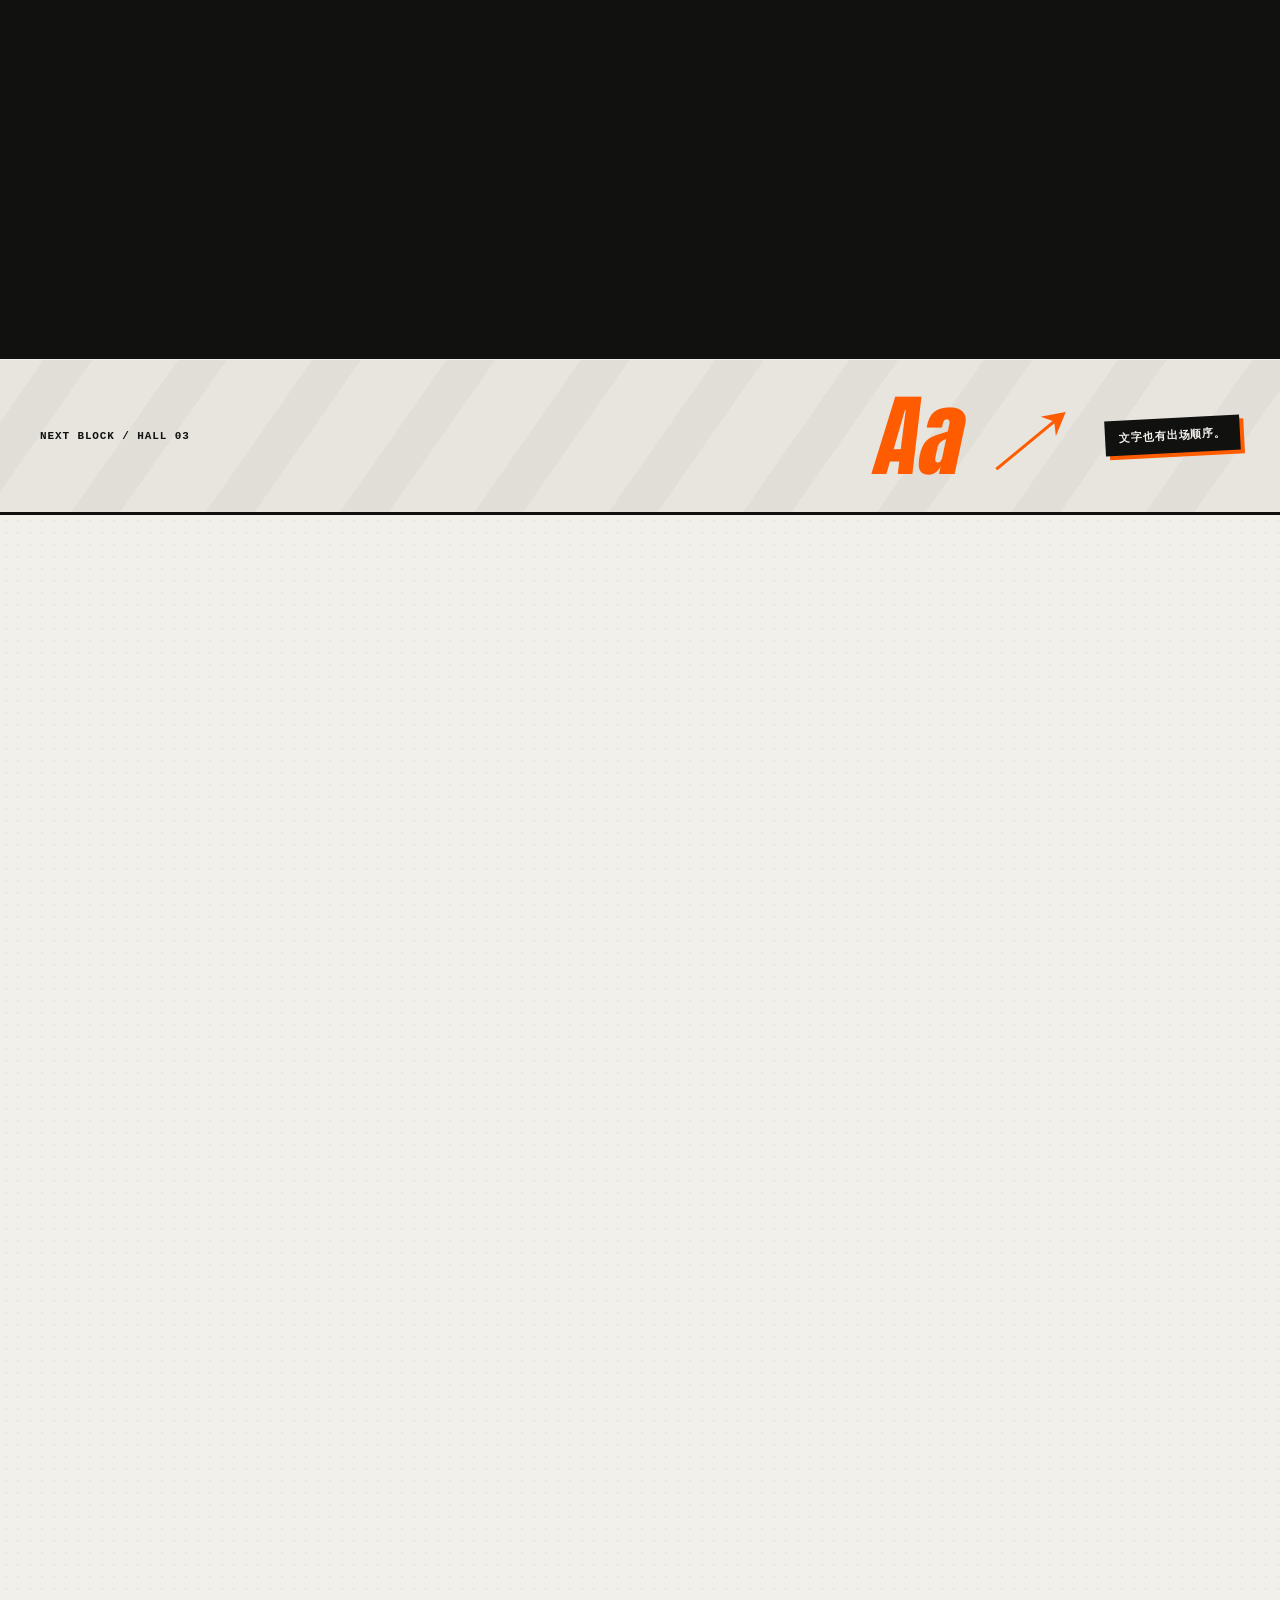
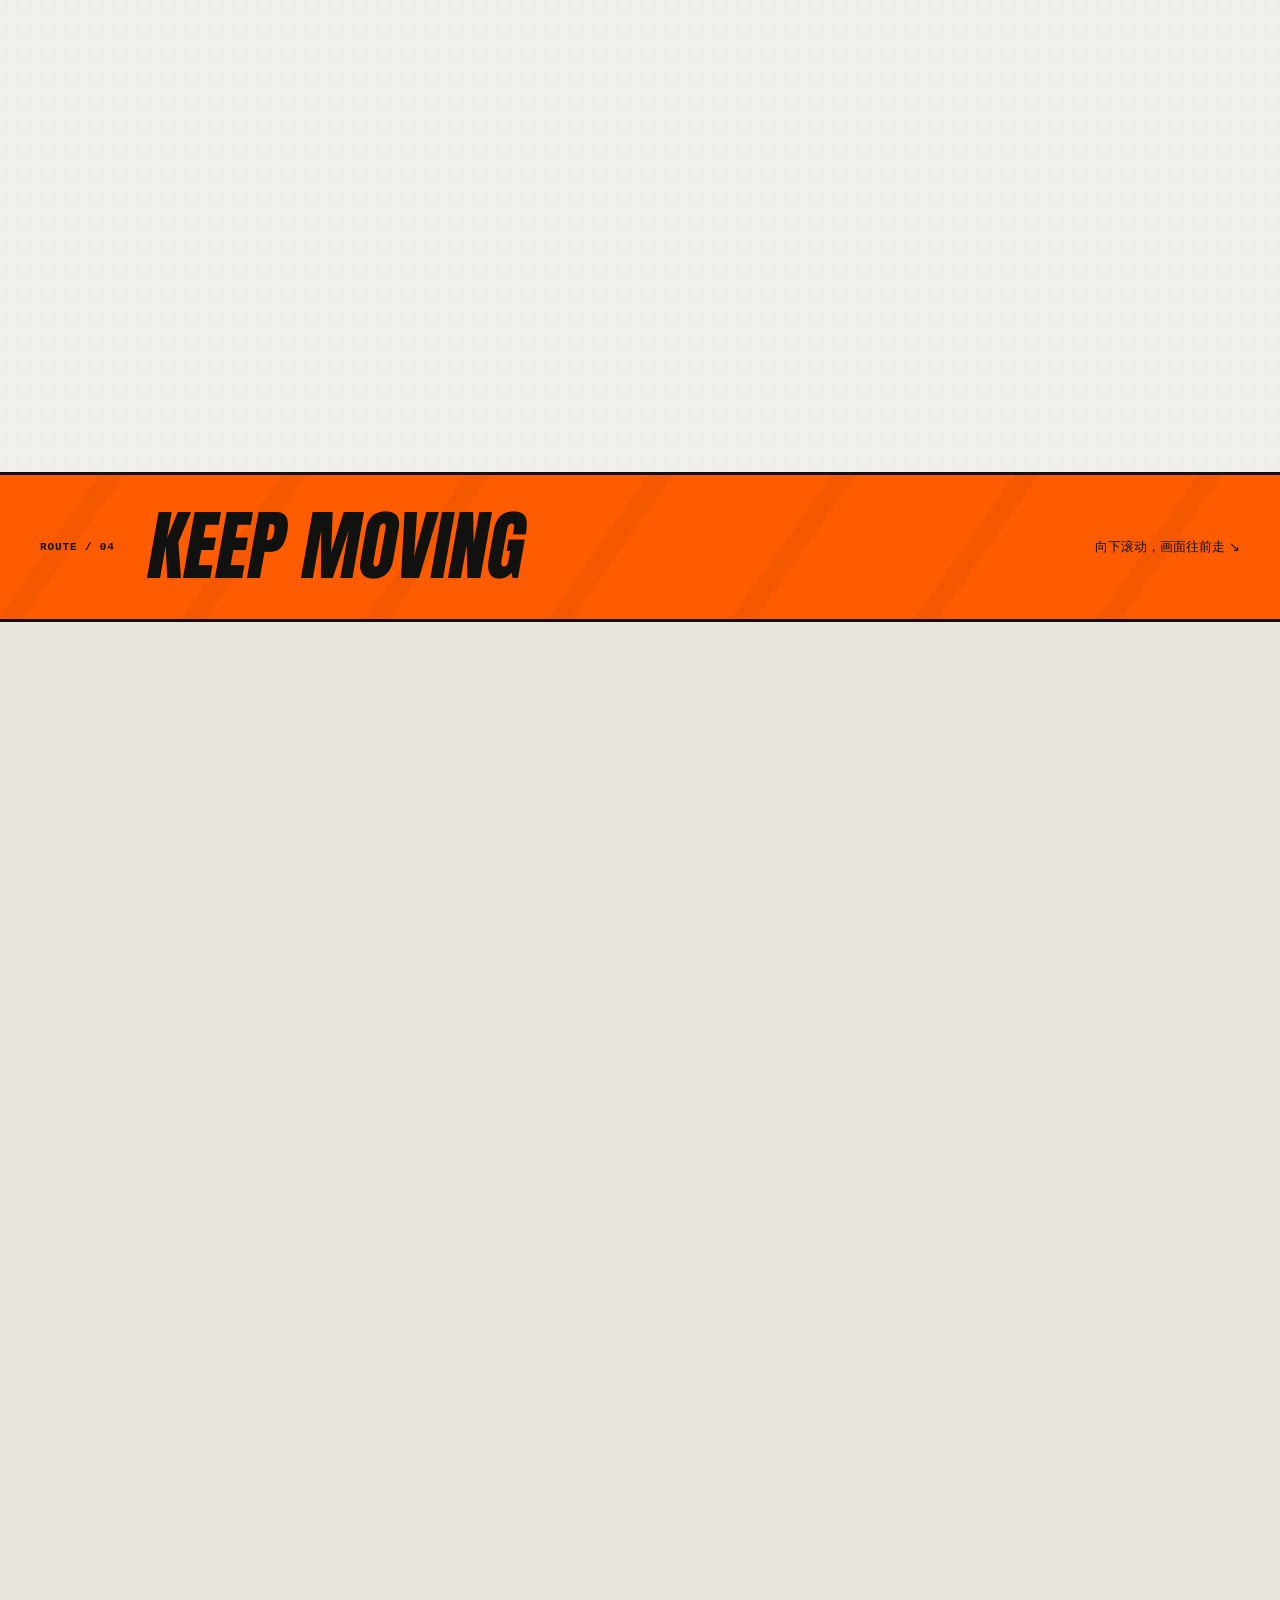
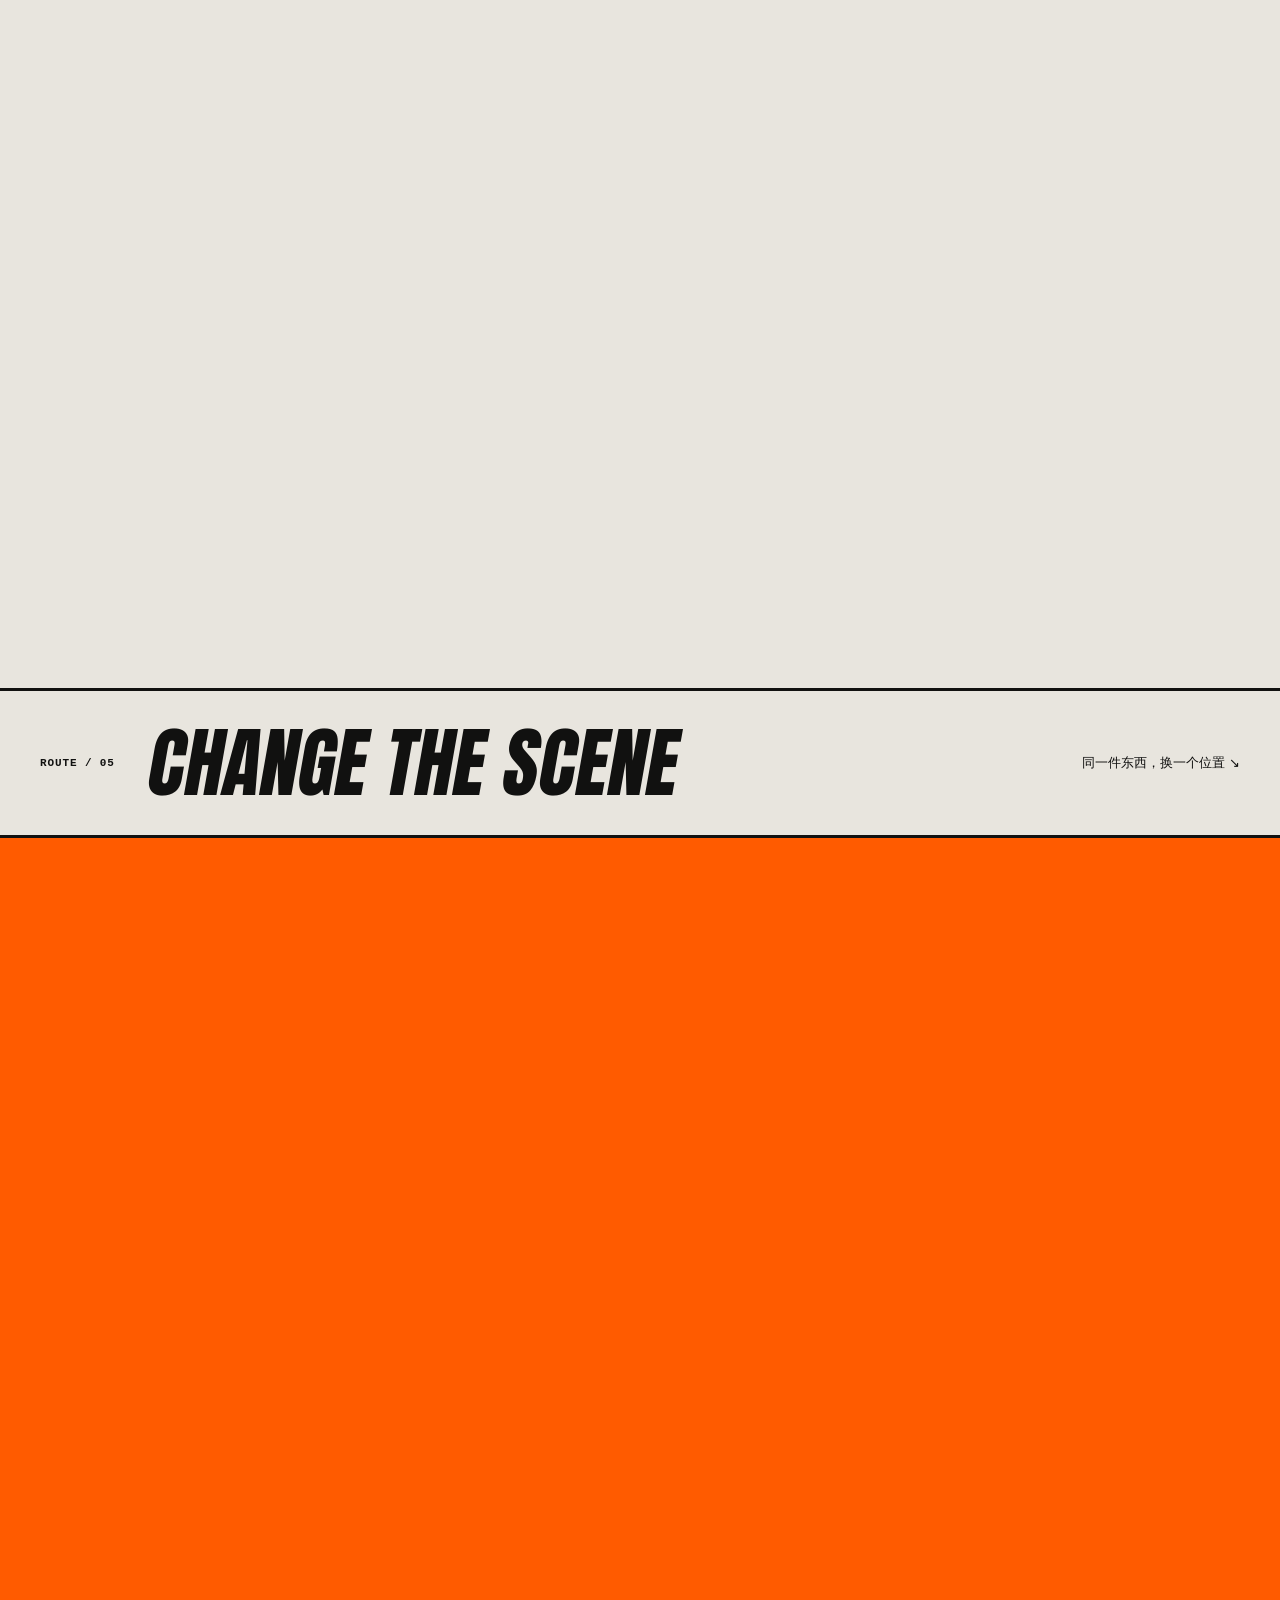
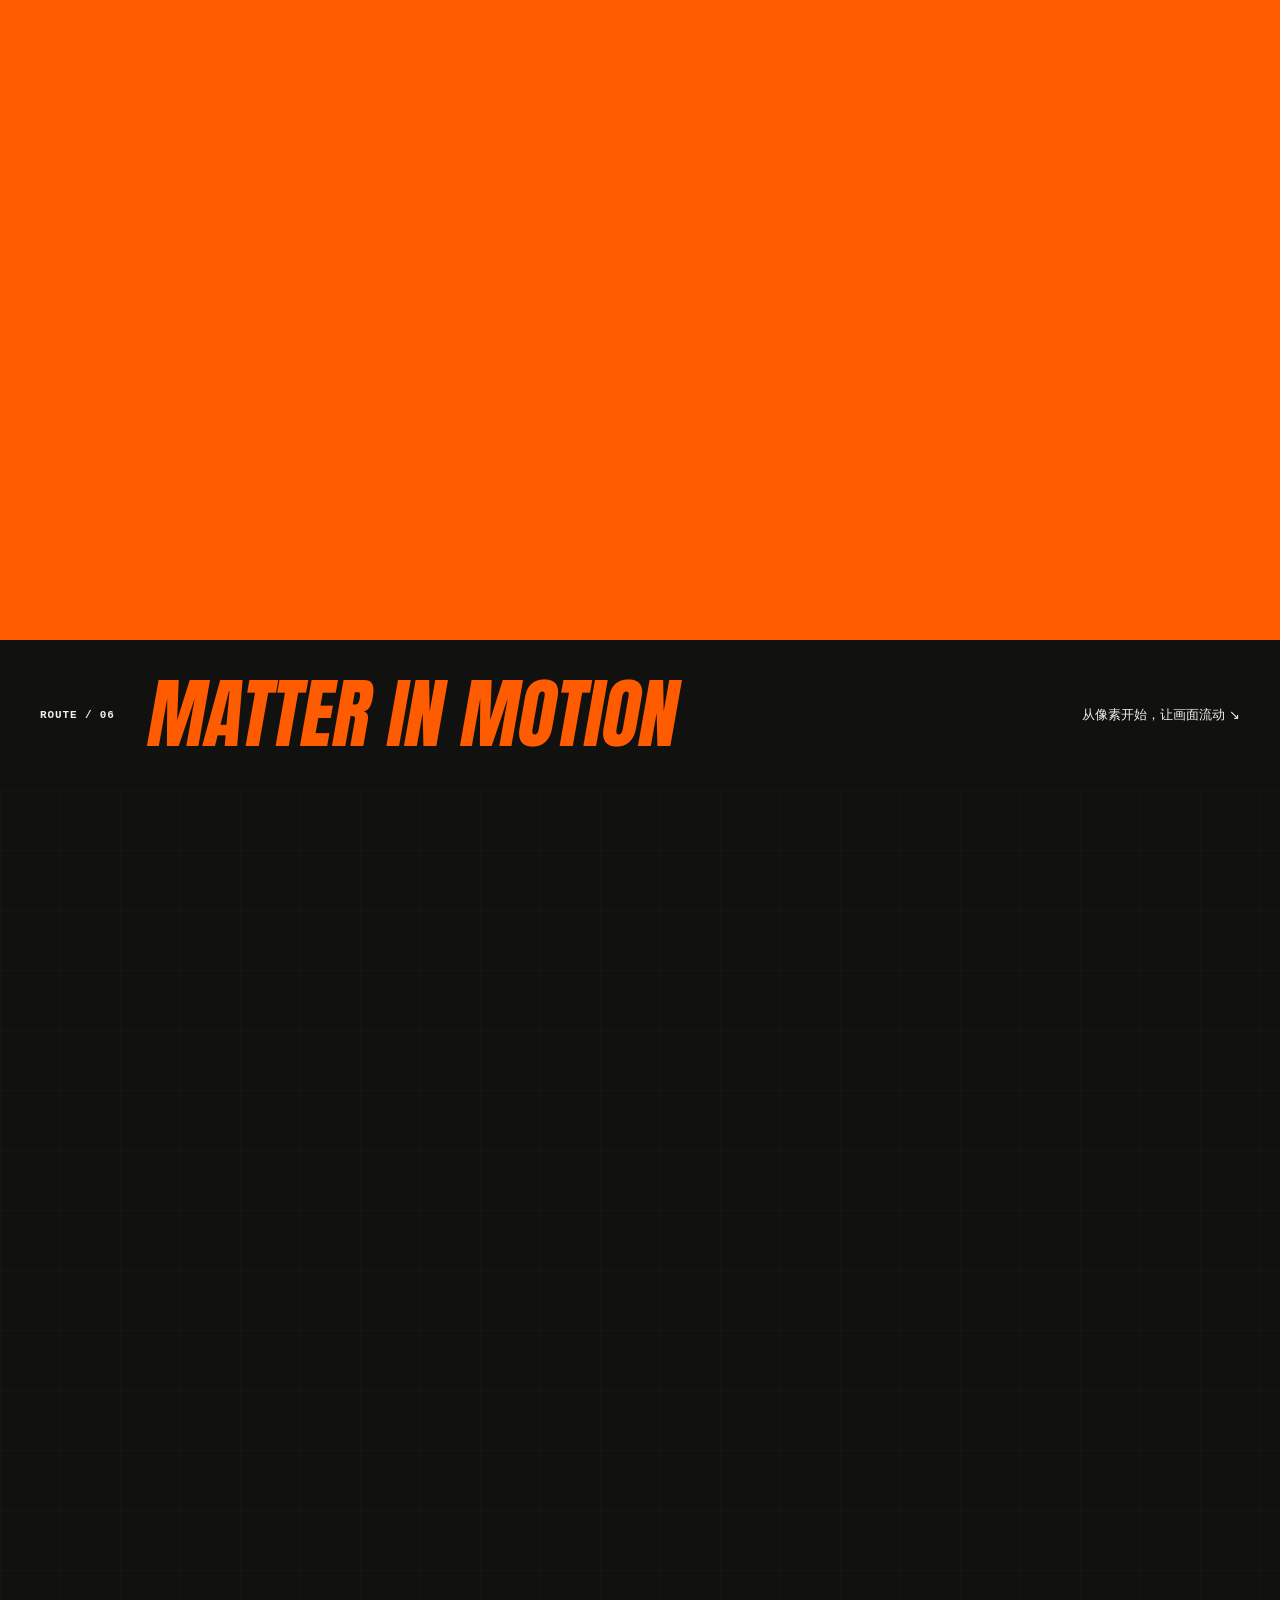
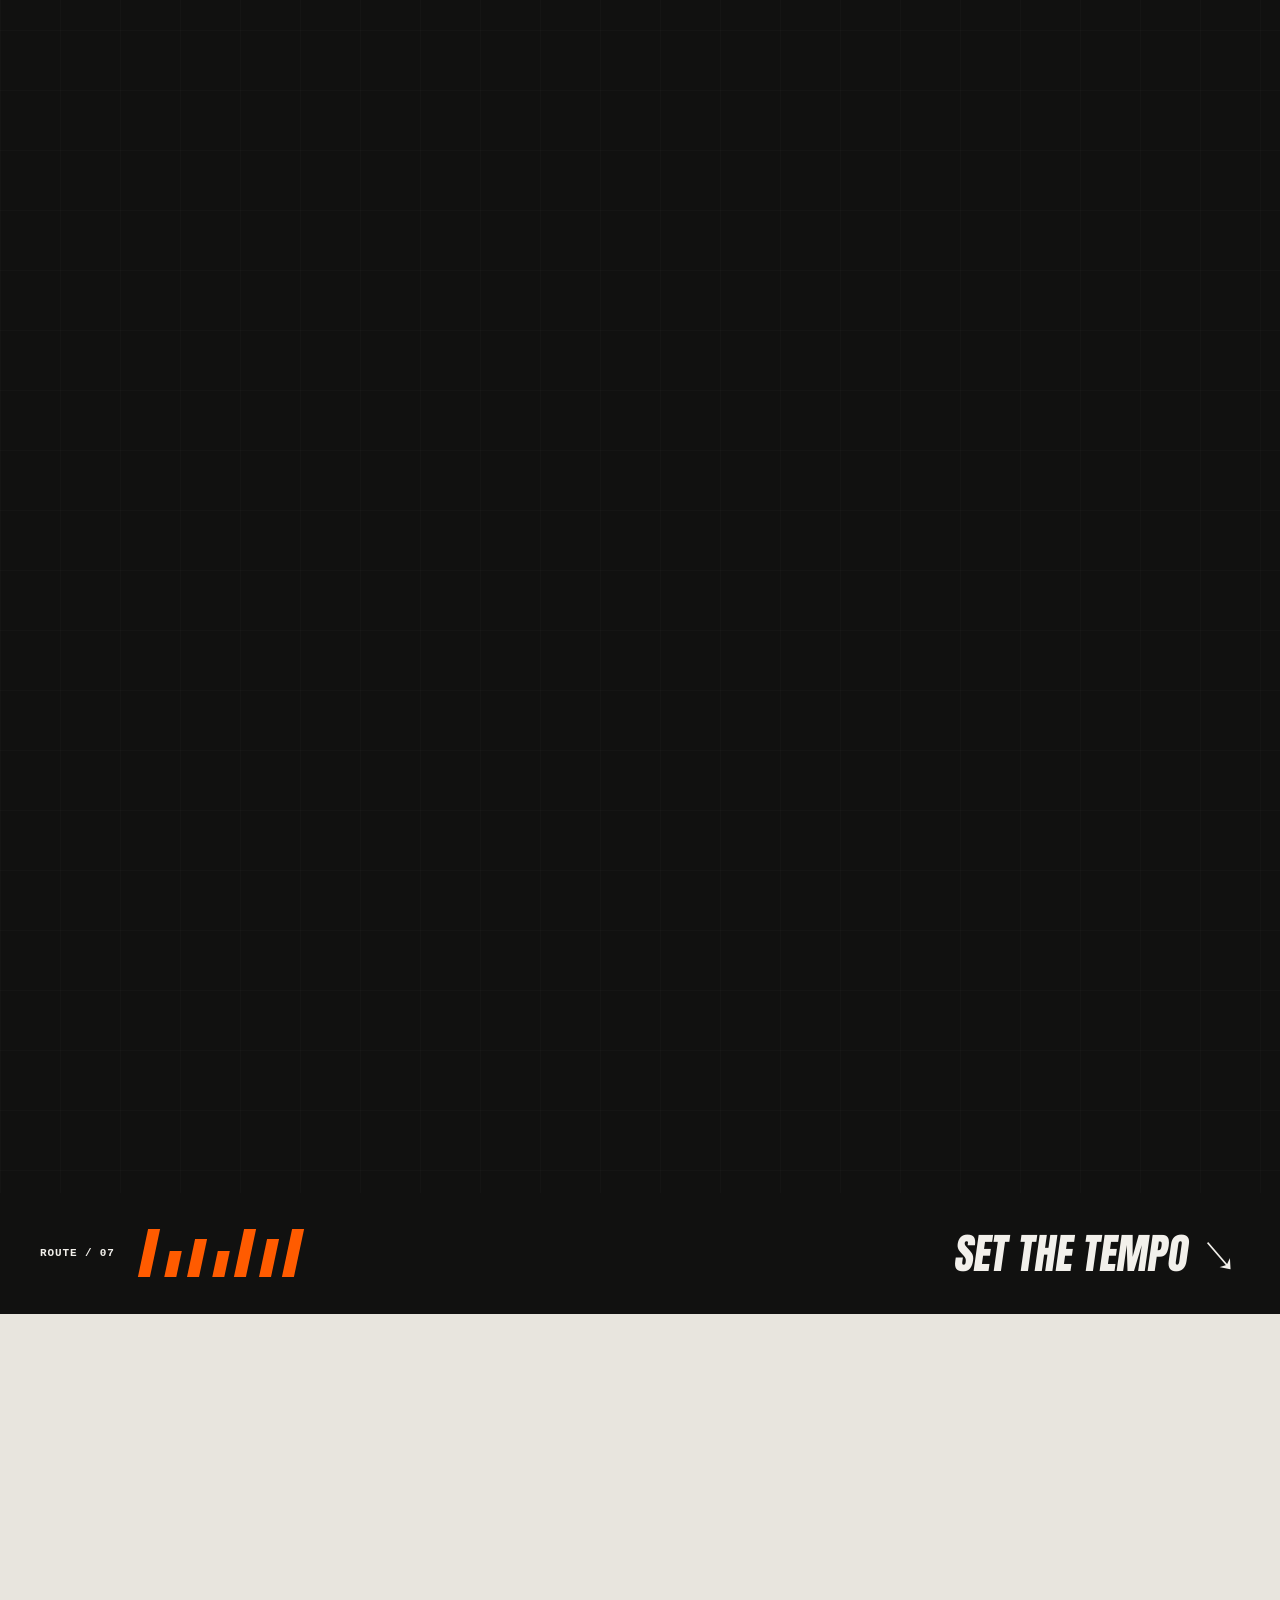
==== commit 98d43deb: "收拢展品工具并让手机讲解跟随卡片 Co-Authored-By: Claude Opus 5.5 <noreply@anthropic.com>" ====
--- a/proto/c3-city.html
+++ b/proto/c3-city.html
@@ -13,6 +13,7 @@
 <link rel="stylesheet" href="c3/phase2.css">
 <link rel="stylesheet" href="c3/phase3.css">
 <link rel="stylesheet" href="c3/phase4.css">
+<link rel="stylesheet" href="c3/phase5.css">
 </head>
 <body>
   <div class="flash" id="flash"></div>
--- a/proto/c3/phase4.css
+++ b/proto/c3/phase4.css
@@ -1,7 +1,7 @@
 /* Hall 08 — tactile objects, marked boundaries, room for a thumb. */
-.gesture-crossing{display:flex;align-items:center;justify-content:space-between;gap:20px;padding:24px 40px;background:var(--or);border-block:3px solid var(--ink);overflow:hidden}.gesture-crossing>b{font:36px var(--disp);transform:skewX(-8deg)}.gesture-crossing>span:last-child{font-size:50px;line-height:1}.gesture-hall{background:var(--paper);padding-block:95px;contain-intrinsic-size:auto 1800px}.gesture-manifest{display:flex;align-items:end;justify-content:space-between;gap:30px;border-block:2px solid var(--ink);padding:28px 0 34px;margin-bottom:38px}.gesture-manifest .mono{font-size:9px;color:#747168}.gesture-manifest b{display:block;font:clamp(65px,8vw,112px)/.94 var(--disp);transform:skewX(-8deg);margin-top:23px}.gesture-manifest em{color:var(--or);font-style:normal}.gesture-manifest p{font-size:14px;line-height:1.9;margin:0}.gesture-manifest p .mono{display:block;color:var(--or);margin-top:30px}.gesture-grid{display:grid;grid-template-columns:repeat(2,minmax(0,1fr));gap:32px}.gesture-card:hover{transform:none;box-shadow:8px 8px 0 var(--ink)}.gesture-stage{height:360px;background:var(--ink);color:var(--paper);overflow:hidden;user-select:none;position:relative}.gesture-stage .stage-label{color:#b5b1a8}.gesture-gridlines{position:absolute;inset:38px 18px 42px;border:1px solid #f2f0eb30;background:linear-gradient(#f2f0eb09 1px,transparent 1px),linear-gradient(90deg,#f2f0eb09 1px,transparent 1px);background-size:30px 30px}.gesture-object{position:absolute;left:50%;top:50%;width:122px;height:146px;transform:translate(-50%,-50%);border:2px solid var(--paper);background:var(--or);color:var(--ink);box-shadow:6px 6px 0 #f2f0eb25;padding:14px;display:flex;flex-direction:column;justify-content:space-between;text-align:left;cursor:grab;touch-action:none;will-change:transform;z-index:4}.gesture-object.dragging{cursor:grabbing}.gesture-object>.mono{font-size:8px;letter-spacing:0}.gesture-object>b{font:34px/.9 var(--disp);transform:skewX(-8deg)}.gesture-object>small{font-size:10px;line-height:1.6}.gesture-object:focus-visible{outline:3px solid var(--paper);outline-offset:6px}.gesture-wall{position:absolute;bottom:60px;left:30px;color:#747168;font-size:8px;writing-mode:vertical-rl}.gesture-axis{position:absolute;bottom:18px;left:0;right:0;text-align:center;font-size:9px;color:#a5a199;letter-spacing:.12em}.rubber-stage{background:var(--paper2);color:var(--ink)}.rubber-stage .stage-label,.rubber-stage .gesture-axis{color:#747168}.rubber-boundary{position:absolute;left:50%;top:50%;width:64%;height:64%;transform:translate(-50%,-50%);border:1px dashed var(--or)}.rubber-boundary>.mono{position:absolute;bottom:8px;right:10px;font-size:8px;color:#a83c00}.rubber-object{border-color:var(--ink);background:var(--paper);box-shadow:6px 6px 0 var(--ink)}.rubber-object>b{font-size:64px;color:var(--or)}.swipe-stage{background:var(--or);color:var(--ink)}.swipe-stage .stage-label,.swipe-stage .gesture-axis{color:var(--ink)}.swipe-object{width:176px;height:220px;background:var(--paper);border-color:var(--ink);box-shadow:6px 6px 0 var(--ink);padding:16px}.swipe-object>b{font-size:54px;margin-top:35px}.swipe-object>small{margin-top:auto;z-index:1}.swipe-serial{font-style:normal}.swipe-star{position:absolute;right:14px;top:55px;font:100px var(--disp);font-style:normal;color:var(--or);opacity:.45;z-index:-1}.swipe-back{position:absolute;left:50%;top:50%;width:176px;height:220px;border:2px solid var(--ink);background:#d6d3c9;transform:translate(-50%,-50%) rotate(-7deg);box-shadow:3px 3px 0 #11111050}.swipe-back.back-two{transform:translate(-50%,-50%) rotate(7deg);background:var(--ink)}.swipe-decision{position:absolute;top:50%;writing-mode:vertical-rl;font-size:10px;opacity:.6}.swipe-decision.left{left:25px}.swipe-decision.right{right:25px}.pull-stage{background:var(--paper2);color:var(--ink)}.pull-stage .stage-label{color:#747168}.pull-object{left:12%;top:128px;width:76%;height:180px;background:var(--paper);border-color:var(--ink);box-shadow:5px 5px 0 var(--ink);padding:14px;gap:15px;transform:none}.pull-row{display:flex;gap:16px;align-items:center;border-bottom:1px solid #11111020;padding-bottom:12px;font-size:15px}.pull-row>b{font:25px var(--disp);color:var(--or)}.pull-row>i{margin-left:auto;font-style:normal}.pull-object>small{color:#747168;font-size:10px}.pull-indicator{position:absolute;left:50%;top:45px;font:36px var(--disp);color:var(--or);transform:translateX(-50%) scale(.6);z-index:3}.pull-label{position:absolute;top:105px;left:0;right:0;text-align:center;font-size:10px;color:#747168}.pull-threshold{position:absolute;top:115px;left:15px;right:15px;font-size:7px;color:#a83c00;display:flex;align-items:center;gap:10px}.pull-threshold i{flex:1;border-top:1px dashed var(--or)}.gesture-controls{grid-template-columns:repeat(2,minmax(0,1fr))}.slots{grid-template-columns:repeat(4,minmax(0,1fr))}
-@media(max-width:760px){.gesture-crossing{padding:18px 20px;flex-wrap:wrap;gap:12px}.gesture-crossing>b{font-size:25px;order:3;width:100%}.gesture-crossing>span:last-child{font-size:32px}.gesture-hall{padding-block:70px;contain-intrinsic-size:auto 3100px}.gesture-hall .hall-head{grid-template-columns:65px 1fr;gap:15px}.gesture-hall .hall-head .no{font-size:72px}.gesture-hall .hall-head h2{font-size:40px}.gesture-hall .hall-head small{font-size:17px}.gesture-manifest{display:block;padding:24px 0;margin-bottom:30px}.gesture-manifest b{font-size:59px;margin-top:18px}.gesture-manifest p{font-size:12px;margin-top:25px}.gesture-manifest p .mono{margin-top:15px}.gesture-grid{grid-template-columns:1fr;gap:26px}.gesture-stage{height:340px}.gesture-controls{padding:18px 15px;gap:16px}.gesture-object{width:112px;height:134px}.swipe-object,.swipe-back{width:160px;height:205px}.swipe-object>b{font-size:48px}.pull-object{width:80%;left:10%;height:170px}.gesture-card .demo-readout{font-size:8px;letter-spacing:0}.slots{grid-template-columns:repeat(2,minmax(0,1fr))}}
-.ab-tools{display:flex;gap:13px;align-items:center;padding:14px 20px;border-top:1px solid #11111025;font-size:11px}.ab-tools button,.ab-play{border:2px solid var(--ink);background:var(--ink);color:var(--paper);padding:10px 13px;font-size:10px;min-height:40px}.ab-tools .ab-save{margin-left:auto;background:none;color:var(--ink);border-color:#11111030}.ab-toggle[aria-expanded=true]{background:var(--or);color:var(--ink)}.ab-tools>span{color:#747168;font-size:10px}.ab-panel{background:var(--ink);color:var(--paper);padding:20px;border-top:3px solid var(--ink);min-width:0}.ab-panel[hidden]{display:none}.ab-heading{display:flex;align-items:center;justify-content:space-between;color:var(--or);font-size:12px}.ab-close{border:0;background:none;color:var(--paper);padding:5px;font-size:20px}.ab-panel>p{font-size:11px;line-height:1.8;color:#b5b1a8;margin:12px 0 18px}.ab-scenes{display:grid;grid-template-columns:repeat(2,minmax(0,1fr));gap:15px}.ab-side{min-width:0;border:1px solid #f2f0eb30}.ab-side-label{display:flex;align-items:center;gap:14px;padding:10px 12px;background:var(--paper);color:var(--ink);font-size:9px}.ab-side-label>b{font:26px var(--disp)}.ab-side:last-child .ab-side-label{background:var(--or)}.ab-replica{display:block!important;min-width:0;border:0!important;box-shadow:none!important;background:var(--paper);overflow:hidden}.ab-replica>header,.ab-replica>footer,.ab-replica>.lab-controls,.ab-replica>.demo-tools,.ab-replica>.type-edit,.ab-replica>.type-controls,.ab-replica>.type-actions,.ab-replica>.type-timeline,.ab-replica>.bezier-values{display:none!important}.ab-replica .demo-stage,.ab-replica .lab-stage,.ab-replica .type-stage{height:240px!important;min-height:0!important;aspect-ratio:auto;margin:0}.ab-replica .stage-label,.ab-replica .gesture-axis,.ab-replica .gesture-wall,.ab-replica .type-status{display:none}.ab-replica .easing-stage{display:block;padding:28px 15px!important}.ab-replica .ease-lane{display:none}.ab-replica .ease-lane:last-child{display:flex;flex-direction:column;gap:20px;height:170px}.ab-replica .ease-track{width:100%;flex:1;min-height:42px}.ab-replica .mini-curve{width:100px;height:85px}.ab-replica .easing-lanes{height:auto}.ab-replica .bezier-console,.ab-replica .spring-presets{display:none}.ab-replica .spring-floor{bottom:20px;font-size:6px}.ab-replica .spring-object{width:95px;height:120px}.ab-replica .spring-object>b{font-size:55px}.ab-replica .spring-origin{width:95px;height:120px}.ab-replica .duration-lane{grid-template-columns:43px 1fr}.ab-replica .duration-lane small,.ab-replica .duration-caption{display:none}.ab-replica .duration-stage{padding:24px 14px}.ab-replica .duration-lane>.mono{font-size:10px}.ab-replica .stagger-cards{grid-template-columns:repeat(4,1fr);gap:7px}.ab-replica .stagger-item{height:62px;padding:5px;box-shadow:2px 2px 0 var(--ink)}.ab-replica .stagger-item>b{font-size:22px}.ab-replica .stagger-item .mono,.ab-replica .stagger-item>i,.ab-replica .stagger-axis{display:none}.ab-replica .stagger-stage{padding:20px 12px}.ab-replica .gesture-object{width:83px;height:104px;padding:9px;box-shadow:3px 3px 0 #f2f0eb30}.ab-replica .gesture-object>b{font-size:25px}.ab-replica .gesture-object>small{font-size:8px}.ab-replica .swipe-back{width:105px;height:150px}.ab-replica .swipe-object{width:105px;height:150px;box-shadow:3px 3px 0 var(--ink)}.ab-replica .swipe-object>b{font-size:32px}.ab-replica .swipe-decision{font-size:7px}.ab-replica .swipe-decision.left{left:10px}.ab-replica .swipe-decision.right{right:10px}.ab-replica .pull-object{width:80%;height:130px;top:95px;left:10%}.ab-replica .pull-row{font-size:10px;gap:10px;padding-bottom:8px}.ab-replica .pull-row>b{font-size:15px}.ab-replica .pull-threshold{top:85px;font-size:6px}.ab-replica .pull-label{top:73px;font-size:8px}.ab-replica .pull-indicator{top:10px}.ab-caption{font-size:8px;line-height:1.7;margin:0;padding:12px;min-height:48px;overflow-wrap:anywhere;color:#b5b1a8}.ab-bottom{display:flex;align-items:center;gap:15px;margin-top:18px}.ab-play{border-color:var(--or);background:var(--or);color:var(--ink);white-space:nowrap}.ab-status{font-size:8px;line-height:1.6;color:#b5b1a8}.ab-replica .magnetic-target{font-size:20px;padding:18px 22px}.ab-replica .spot-mark{font-size:80px}.ab-replica .spot-content b{font-size:35px}
+.gesture-crossing{display:flex;align-items:center;justify-content:space-between;gap:20px;padding:24px 40px;background:var(--or);border-block:3px solid var(--ink);overflow:hidden}.gesture-crossing>b{font:36px var(--disp);transform:skewX(-8deg)}.gesture-crossing>span:last-child{font-size:50px;line-height:1}.gesture-hall{background:var(--paper);padding-block:95px;contain-intrinsic-size:auto 1800px}.gesture-manifest{display:flex;align-items:end;justify-content:space-between;gap:30px;border-block:2px solid var(--ink);padding:28px 0 34px;margin-bottom:38px}.gesture-manifest .mono{font-size:9px;color:#747168}.gesture-manifest b{display:block;font:clamp(65px,8vw,112px)/.94 var(--disp);transform:skewX(-8deg);margin-top:23px}.gesture-manifest em{color:var(--or);font-style:normal}.gesture-manifest p{font-size:14px;line-height:1.9;margin:0}.gesture-manifest p .mono{display:block;color:var(--or);margin-top:30px}.gesture-grid{display:grid;grid-template-columns:repeat(2,minmax(0,1fr));gap:32px}.gesture-card:hover{transform:none;box-shadow:8px 8px 0 var(--ink)}.gesture-stage{height:360px;background:var(--ink);color:var(--paper);overflow:hidden;user-select:none;position:relative}.gesture-stage .stage-label{color:#b5b1a8}.gesture-gridlines{position:absolute;inset:38px 18px 42px;border:1px solid #f2f0eb30;background:linear-gradient(#f2f0eb09 1px,transparent 1px),linear-gradient(90deg,#f2f0eb09 1px,transparent 1px);background-size:30px 30px}.gesture-object{position:absolute;left:50%;top:50%;width:122px;height:146px;transform:translate(-50%,-50%);border:2px solid var(--paper);background:var(--or);color:var(--ink);box-shadow:6px 6px 0 #f2f0eb25;padding:14px;display:flex;flex-direction:column;justify-content:space-between;text-align:left;cursor:grab;touch-action:none;will-change:transform;z-index:4}.gesture-object.dragging{cursor:grabbing}.gesture-object>.mono{font-size:8px;letter-spacing:0}.gesture-object>b{font:34px/.9 var(--disp);transform:skewX(-8deg)}.gesture-object>small{font-size:10px;line-height:1.6}.gesture-object:focus-visible{outline:3px solid var(--paper);outline-offset:6px}.gesture-wall{position:absolute;bottom:60px;left:30px;color:#747168;font-size:8px;writing-mode:vertical-rl}.gesture-axis{position:absolute;bottom:18px;left:0;right:0;text-align:center;font-size:9px;color:#a5a199;letter-spacing:.12em}.rubber-stage{background:var(--paper2);color:var(--ink)}.rubber-stage .stage-label,.rubber-stage .gesture-axis{color:#747168}.rubber-boundary{position:absolute;left:50%;top:50%;width:64%;height:64%;transform:translate(-50%,-50%);border:1px dashed var(--or)}.rubber-boundary>.mono{position:absolute;bottom:8px;right:10px;font-size:8px;color:#a83c00}.rubber-object{border-color:var(--ink);background:var(--paper);box-shadow:6px 6px 0 var(--ink)}.rubber-object>b{font-size:64px;color:var(--or)}.swipe-stage{background:var(--or);color:var(--ink)}.swipe-stage .stage-label,.swipe-stage .gesture-axis{color:var(--ink)}.swipe-object{width:176px;height:220px;background:var(--paper);border-color:var(--ink);box-shadow:6px 6px 0 var(--ink);padding:16px}.swipe-object>b{font-size:54px;margin-top:35px}.swipe-object>small{margin-top:auto;z-index:1}.swipe-serial{font-style:normal}.swipe-star{position:absolute;right:14px;top:55px;font:100px var(--disp);font-style:normal;color:var(--or);opacity:.45;z-index:-1}.swipe-back{position:absolute;left:50%;top:50%;width:176px;height:220px;border:2px solid var(--ink);background:#d6d3c9;transform:translate(-50%,-50%) rotate(-7deg);box-shadow:3px 3px 0 #11111050}.swipe-back.back-two{transform:translate(-50%,-50%) rotate(7deg);background:var(--ink)}.swipe-decision{position:absolute;top:50%;writing-mode:vertical-rl;font-size:10px;opacity:.6}.swipe-decision.left{left:25px}.swipe-decision.right{right:25px}.pull-stage{background:var(--paper2);color:var(--ink)}.pull-stage .stage-label{color:#747168}.pull-object{left:12%;top:128px;width:76%;height:194px;background:var(--paper);border-color:var(--ink);box-shadow:5px 5px 0 var(--ink);padding:14px;gap:11px;transform:none}.pull-row{display:flex;gap:16px;align-items:center;border-bottom:1px solid #11111020;padding-bottom:12px;font-size:15px}.pull-row>b{font:25px var(--disp);color:var(--or)}.pull-row>i{margin-left:auto;font-style:normal}.pull-object>small{color:#747168;font-size:10px}.pull-indicator{position:absolute;left:50%;top:45px;font:36px var(--disp);color:var(--or);transform:translateX(-50%) scale(.6);z-index:3}.pull-label{position:absolute;top:105px;left:0;right:0;text-align:center;font-size:10px;color:#747168}.pull-threshold{position:absolute;top:115px;left:15px;right:15px;font-size:7px;color:#a83c00;display:flex;align-items:center;gap:10px}.pull-threshold i{flex:1;border-top:1px dashed var(--or)}.gesture-controls{grid-template-columns:repeat(2,minmax(0,1fr))}.slots{grid-template-columns:repeat(4,minmax(0,1fr))}
+@media(max-width:760px){.gesture-crossing{padding:18px 20px;flex-wrap:wrap;gap:12px}.gesture-crossing>b{font-size:25px;order:3;width:100%}.gesture-crossing>span:last-child{font-size:32px}.gesture-hall{padding-block:70px;contain-intrinsic-size:auto 3100px}.gesture-hall .hall-head{grid-template-columns:65px 1fr;gap:15px}.gesture-hall .hall-head .no{font-size:72px}.gesture-hall .hall-head h2{font-size:40px}.gesture-hall .hall-head small{font-size:17px}.gesture-manifest{display:block;padding:24px 0;margin-bottom:30px}.gesture-manifest b{font-size:59px;margin-top:18px}.gesture-manifest p{font-size:12px;margin-top:25px}.gesture-manifest p .mono{margin-top:15px}.gesture-grid{grid-template-columns:1fr;gap:26px}.gesture-stage{height:340px}.gesture-controls{padding:18px 15px;gap:16px}.gesture-object{width:112px;height:134px}.swipe-object,.swipe-back{width:160px;height:205px}.swipe-object>b{font-size:48px}.pull-object{width:80%;left:10%;height:180px;gap:8px}.gesture-card .demo-readout{font-size:8px;letter-spacing:0}.slots{grid-template-columns:repeat(2,minmax(0,1fr))}}
+.ab-tools{display:flex;gap:13px;align-items:center;padding:14px 20px;border-top:1px solid #11111025;font-size:11px}.ab-tools button,.ab-play{border:2px solid var(--ink);background:var(--ink);color:var(--paper);padding:10px 13px;font-size:10px;min-height:40px}.ab-tools .ab-save{margin-left:auto;background:none;color:var(--ink);border-color:#11111030}.ab-toggle[aria-expanded=true]{background:var(--or);color:var(--ink)}.ab-tools>span{color:#747168;font-size:10px}.ab-panel{background:var(--ink);color:var(--paper);padding:20px;border-top:3px solid var(--ink);min-width:0}.ab-panel[hidden]{display:none}.ab-heading{display:flex;align-items:center;justify-content:space-between;color:var(--or);font-size:12px}.ab-close{border:0;background:none;color:var(--paper);padding:5px;font-size:20px}.ab-panel>p{font-size:11px;line-height:1.8;color:#b5b1a8;margin:12px 0 18px}.ab-scenes{display:grid;grid-template-columns:repeat(2,minmax(0,1fr));gap:15px}.ab-side{min-width:0;border:1px solid #f2f0eb30}.ab-side-label{display:flex;align-items:center;gap:14px;padding:10px 12px;background:var(--paper);color:var(--ink);font-size:9px}.ab-side-label>b{font:26px var(--disp)}.ab-side:last-child .ab-side-label{background:var(--or)}.ab-replica{display:block!important;min-width:0;border:0!important;box-shadow:none!important;background:var(--paper);overflow:hidden}.ab-replica>header,.ab-replica>footer,.ab-replica>.lab-controls,.ab-replica>.demo-tools,.ab-replica>.type-edit,.ab-replica>.type-controls,.ab-replica>.type-actions,.ab-replica>.type-timeline,.ab-replica>.bezier-values{display:none!important}.ab-replica .demo-stage,.ab-replica .lab-stage,.ab-replica .type-stage{height:240px!important;min-height:0!important;aspect-ratio:auto;margin:0}.ab-replica .stage-label,.ab-replica .gesture-axis,.ab-replica .gesture-wall,.ab-replica .type-status{display:none}.ab-replica .easing-stage{display:block;padding:28px 15px!important}.ab-replica .ease-lane{display:none}.ab-replica .ease-lane:last-child{display:flex;flex-direction:column;gap:20px;height:170px}.ab-replica .ease-track{width:100%;flex:1;min-height:42px}.ab-replica .mini-curve{width:100px;height:85px}.ab-replica .easing-lanes{height:auto}.ab-replica .bezier-console,.ab-replica .spring-presets{display:none}.ab-replica .spring-floor{bottom:20px;font-size:6px}.ab-replica .spring-object{width:95px;height:120px}.ab-replica .spring-object>b{font-size:55px}.ab-replica .spring-origin{width:95px;height:120px}.ab-replica .duration-lane{grid-template-columns:43px 1fr}.ab-replica .duration-lane small,.ab-replica .duration-caption{display:none}.ab-replica .duration-stage{padding:24px 14px}.ab-replica .duration-lane>.mono{font-size:10px}.ab-replica .stagger-cards{grid-template-columns:repeat(4,1fr);gap:7px}.ab-replica .stagger-item{height:62px;padding:5px;box-shadow:2px 2px 0 var(--ink)}.ab-replica .stagger-item>b{font-size:22px}.ab-replica .stagger-item .mono,.ab-replica .stagger-item>i,.ab-replica .stagger-axis{display:none}.ab-replica .stagger-stage{padding:20px 12px}.ab-replica .gesture-object{width:83px;height:104px;padding:9px;box-shadow:3px 3px 0 #f2f0eb30}.ab-replica .gesture-object>b{font-size:25px}.ab-replica .gesture-object>small{font-size:8px}.ab-replica .swipe-back{width:105px;height:150px}.ab-replica .swipe-object{width:105px;height:150px;box-shadow:3px 3px 0 var(--ink)}.ab-replica .swipe-object>b{font-size:32px}.ab-replica .swipe-decision{font-size:7px}.ab-replica .swipe-decision.left{left:10px}.ab-replica .swipe-decision.right{right:10px}.ab-replica .pull-object{width:80%;height:130px;top:95px;left:10%;gap:5px;padding:8px}.ab-replica .pull-row{font-size:10px;gap:10px;padding-bottom:8px}.ab-replica .pull-row>b{font-size:15px}.ab-replica .pull-threshold{top:85px;font-size:6px}.ab-replica .pull-label{top:73px;font-size:8px}.ab-replica .pull-indicator{top:10px}.ab-caption{font-size:8px;line-height:1.7;margin:0;padding:12px;min-height:48px;overflow-wrap:anywhere;color:#b5b1a8}.ab-bottom{display:flex;align-items:center;gap:15px;margin-top:18px}.ab-play{border-color:var(--or);background:var(--or);color:var(--ink);white-space:nowrap}.ab-status{font-size:8px;line-height:1.6;color:#b5b1a8}.ab-replica .magnetic-target{font-size:20px;padding:18px 22px}.ab-replica .spot-mark{font-size:80px}.ab-replica .spot-content b{font-size:35px}
 @media(max-width:760px){.ab-tools{padding:12px 14px;gap:8px}.ab-tools>span{font-size:9px}.ab-tools button{font-size:9px;padding:9px}.ab-panel{padding:15px 12px}.ab-scenes{gap:8px}.ab-side-label{gap:7px;padding:8px;font-size:7px;letter-spacing:0}.ab-side-label>b{font-size:23px}.ab-replica .demo-stage,.ab-replica .lab-stage,.ab-replica .type-stage{height:205px!important}.ab-replica .magnetic-target{padding:12px 14px;font-size:16px}.ab-replica .magnetic-target small{font-size:6px}.ab-replica .spring-object{width:72px;height:100px;padding:8px}.ab-replica .spring-object>.mono{font-size:5px}.ab-replica .spring-object>small{font-size:8px}.ab-replica .spring-object>b{font-size:42px}.ab-replica .swipe-object,.ab-replica .swipe-back{width:90px;height:140px}.ab-replica .swipe-decision{display:none}.ab-replica .duration-stage{padding:18px 8px}.ab-replica .duration-lane{grid-template-columns:36px 1fr;gap:4px}.ab-replica .duration-track>i{width:20px;height:20px}.ab-replica .duration-lane>.mono{font-size:8px}.ab-bottom{flex-direction:column;align-items:stretch;gap:10px}.ab-status{text-align:center}.ab-replica .stagger-cards{gap:5px}.ab-replica .stagger-item{height:57px}.ab-replica .stagger-item>b{font-size:17px}.ab-replica .stagger-stage{padding:20px 7px}.ab-replica .easing-stage{padding:20px 10px!important}.ab-caption{padding:9px;font-size:7px}}
 .speed-dock{width:342px;padding:20px;border:3px solid var(--ink);box-shadow:7px 7px 0 var(--ink);background:var(--paper)}.playback-keys{display:grid;grid-template-columns:1fr 1fr;gap:9px;margin-top:20px}.playback-keys button{border:2px solid var(--ink);background:var(--paper);color:var(--ink);padding:12px 7px;min-height:44px;font:11px var(--mono)}.playback-keys button:first-child{background:var(--or)}.playback-keys button:last-child{grid-column:1/-1;background:var(--ink);color:var(--paper)}.playback-state{margin-top:16px;padding-top:12px;border-top:1px solid #11111025;color:#a83c00;font-size:9px;font-variant-numeric:tabular-nums}.speed-toggle.is-paused{background:var(--or);color:var(--ink)}.speed-dock p{font-size:10px;line-height:1.9}.motion-paused .card{transition:none}.motion-paused .gesture-object{cursor:crosshair}@media(max-width:760px){.speed-dock{width:min(342px,calc(100vw - 28px));right:14px;top:105px}.playback-keys button{min-height:46px}}
 .card-actions{display:flex;justify-content:flex-end;gap:12px;padding:10px 18px;border-top:1px solid #11111020;background:var(--paper)}.card-actions button{border:0;border-bottom:1px solid #11111045;background:none;font:9px var(--mono);padding:10px 4px;color:var(--ink);min-height:36px}.card-actions button:hover{color:#a83c00;border-color:var(--or)}.ab-replica .card-actions{display:none}.code-modal{width:min(1120px,calc(100vw - 48px));max-height:calc(100dvh - 60px);border:3px solid var(--ink);background:var(--paper);color:var(--ink);padding:26px;box-shadow:10px 10px 0 var(--or)}.code-modal::backdrop{background:#111110d9;backdrop-filter:blur(4px)}.code-modal header{display:flex;justify-content:space-between;gap:20px;align-items:start}.code-modal header span{font-size:9px;color:#a83c00}.code-modal h2{font-size:26px;margin:12px 0}.code-close{font-size:23px;border:0;background:none;min-width:44px;min-height:44px}.code-modal>p{font-size:12px;line-height:1.8;margin:0 0 22px;color:#747168}.code-layout{display:grid;grid-template-columns:1fr 1fr;gap:18px}.code-layout iframe{width:100%;height:420px;border:1px solid var(--ink);background:var(--paper)}.code-layout textarea{width:100%;height:420px;resize:none;outline:none;border:1px solid #11111055;padding:18px;background:var(--ink);color:#e1ded4;font:10px/1.8 var(--mono);tab-size:2}.code-actions{display:flex;align-items:center;gap:12px;margin-top:20px}.code-actions>span{margin-right:auto;font-size:9px;color:#a83c00}.code-actions button{padding:12px 15px;border:2px solid var(--ink);background:var(--or);font-size:11px;min-height:44px}.code-actions button:last-child{background:var(--paper)}.share-arrival{position:fixed;z-index:110;left:50%;top:105px;transform:translateX(-50%);padding:14px 20px;background:var(--or);border:2px solid var(--ink);box-shadow:4px 4px 0 var(--ink);font-size:10px;white-space:nowrap}.share-arrival button{border:0;background:none;margin-left:18px;font-size:15px}.share-arrival[data-error=true]{background:var(--paper)}
@@ -9,3 +9,5 @@
 .dlg .face{cursor:pointer}.dlg .face:focus-visible{outline:3px solid var(--or);outline-offset:-5px}.dlg .face[data-pose]:not([data-pose=wink]) img{object-fit:cover;object-position:center top;transform:scale(1.3);transform-origin:center 18%}.dlg .face[data-pose]:not([data-pose=wink]) .ph{display:none}
 .touch-hint{display:none}.dialog-read{display:none}.guide-note{width:min(520px,calc(100vw - 28px));border:3px solid var(--ink);background:var(--paper);padding:25px;color:var(--ink);box-shadow:7px 7px 0 var(--or)}.guide-note::backdrop{background:#111110bb;backdrop-filter:blur(3px)}.guide-note header{display:flex;justify-content:space-between;align-items:center;font-size:22px}.guide-note header button{border:0;background:none;min-width:44px;min-height:44px;font-size:22px}.guide-note p{font-size:15px;line-height:2;padding:12px 0 25px}.guide-note .note-done{padding:13px 20px;border:2px solid var(--ink);background:var(--or);min-height:44px;font-size:12px}
 @media(max-width:760px){.dialog{top:102px;bottom:auto;width:calc(100vw - 28px);transform:translate(-50%,-30px);transition:transform 180ms,visibility 0s 180ms}.dialog.show{transform:translate(-50%,0);transition-delay:0s}.dlg{grid-template-columns:52px minmax(0,1fr);clip-path:none;box-shadow:4px 4px 0 var(--or);border-width:2px}.dlg .body{min-height:0;padding:8px 9px 9px}.dlg .face img{object-position:50% 15%}.dlg .face .ph{font-size:32px}.dlg .who{gap:7px;margin-bottom:5px;min-height:26px}.dlg .who .nm,.dlg .who .ttl em{display:none}.dlg .who .ttl{font-size:13px;flex:1}.dlg .who .x{width:28px;height:28px;flex-shrink:0}.dlg .txt{display:none}.dlg .act{gap:4px;margin:0;flex-wrap:nowrap}.dlg .act button{font:9px var(--sans);padding:7px 6px;min-height:32px}.dlg .act .code{display:none}.dialog-read{display:block;border:0;background:none;color:var(--or);font-size:9px;padding:5px 3px;white-space:nowrap;min-height:30px}.touch-hint{display:block;position:absolute;bottom:14px;left:8px;right:8px;text-align:center;font:9px var(--sans);color:#747168;pointer-events:none;z-index:6}.lab-stage .touch-hint,.custom-stage .touch-hint,.ink-stage .touch-hint{color:#e1ded3;text-shadow:0 1px 3px #111}.spotlight-stage .touch-hint{color:#f2f0eb}.card .pad{position:relative}.ab-replica .touch-hint{display:none}.dlg .face[data-pose]:not([data-pose=wink]) img{transform:scale(1.3);object-position:center top}.card.phrase-arrival{scroll-margin-top:215px}.code-modal~.guide-note{z-index:150}}
+
+.motion-paused .dialog{transition:none!important}
--- a/proto/c3/phase5.css
+++ b/proto/c3/phase5.css
@@ -0,0 +1,5 @@
+/* A display case, again: number / live scene / name. */
+.card{grid-template-rows:auto;grid-auto-rows:auto;align-content:start}.card>.pad{min-height:230px}.card>footer{display:flex;align-items:center;flex-wrap:nowrap;gap:12px;padding:15px 16px;min-height:79px}.card-name{display:flex;flex:1;min-width:0;flex-direction:column;gap:5px}.card-name>b{line-height:1.25}.card-name>em{line-height:1.3}.card-toolbar{display:flex;align-items:center;gap:4px;flex-shrink:0}.card-toolbar button{font-size:9px;line-height:1.4;min-height:40px;border:0;background:transparent;padding:9px 7px}.card-toolbar .tools-toggle{border-left:1px solid #11111025;padding-left:12px}.tools-toggle>span{font-size:16px;letter-spacing:1px}.tools-toggle[aria-expanded=true]{background:var(--ink);color:var(--paper)}
+.card-tools{padding:16px;border-top:1px solid #11111030;background:var(--paper2);display:flex;align-items:center;flex-wrap:wrap;gap:10px}.card-tools[hidden]{display:none}.card-tools>.q,.card-tools .card-actions button,.card-tools .ab-tools button{border:1px solid #11111035;background:var(--paper);color:var(--ink);font:10px var(--sans);padding:10px 12px;min-height:42px}.card-tools>.q{margin:0}.card-tools .card-actions,.card-tools .ab-tools{display:contents}.card-tools .ab-tools>span{display:none}.card-tools .ab-tools .ab-save{margin:0}.card-tools .exhibit-feelings{order:5;margin:0;padding-top:7px;border-top:1px solid #11111020}.card-tools .exhibit-feelings>button{min-height:34px;padding:7px 12px;color:#5f5c55}.card-tools>.demo-tools,.card-tools>.lab-tools,.card-tools>.type-actions{flex-basis:100%;border:0;padding:0 0 10px;background:transparent;order:-1}.card-tools button:hover{background:var(--ink);color:var(--paper)}.card-tools .demo-play{color:var(--paper)}.ab-replica .card-tools{display:none!important}.card-tools .lab-tools button,.card-tools .type-actions button{min-height:42px}.card>.lab-controls,.card>.type-controls{padding-block:16px}
+@media(max-width:760px){.card>footer{gap:8px;padding:13px 12px;min-height:77px}.card-name>b{font-size:20px}.card-name>em{font-size:13px;max-width:190px}.card-toolbar{gap:0}.card-toolbar button{min-height:44px;padding:8px 5px;font-size:9px}.card-toolbar .tools-toggle{padding-left:8px}.card-tools{padding:13px 12px;gap:8px}.card-tools>.q,.card-tools .card-actions button,.card-tools .ab-tools button{min-height:44px;padding:10px 12px}.inline-guide{position:relative!important;top:auto!important;bottom:auto!important;left:auto!important;width:100%!important;transform:none!important;margin:0;z-index:1;transition:none!important;display:none}.inline-guide.show{display:block}.inline-guide .dlg{border:0;border-top:2px solid var(--ink);box-shadow:none;grid-template-columns:48px minmax(0,1fr)}.inline-guide .act{display:none}.inline-guide .who{margin:0;min-height:44px}.inline-guide .who .x{width:36px;height:36px}.inline-guide .dialog-read{min-height:36px;padding-inline:7px;color:#ff8b4b}.card.phrase-arrival{scroll-margin-top:125px}}
+@media(prefers-reduced-motion:reduce){.card,.card-tools,.dialog{transition:none!important}}
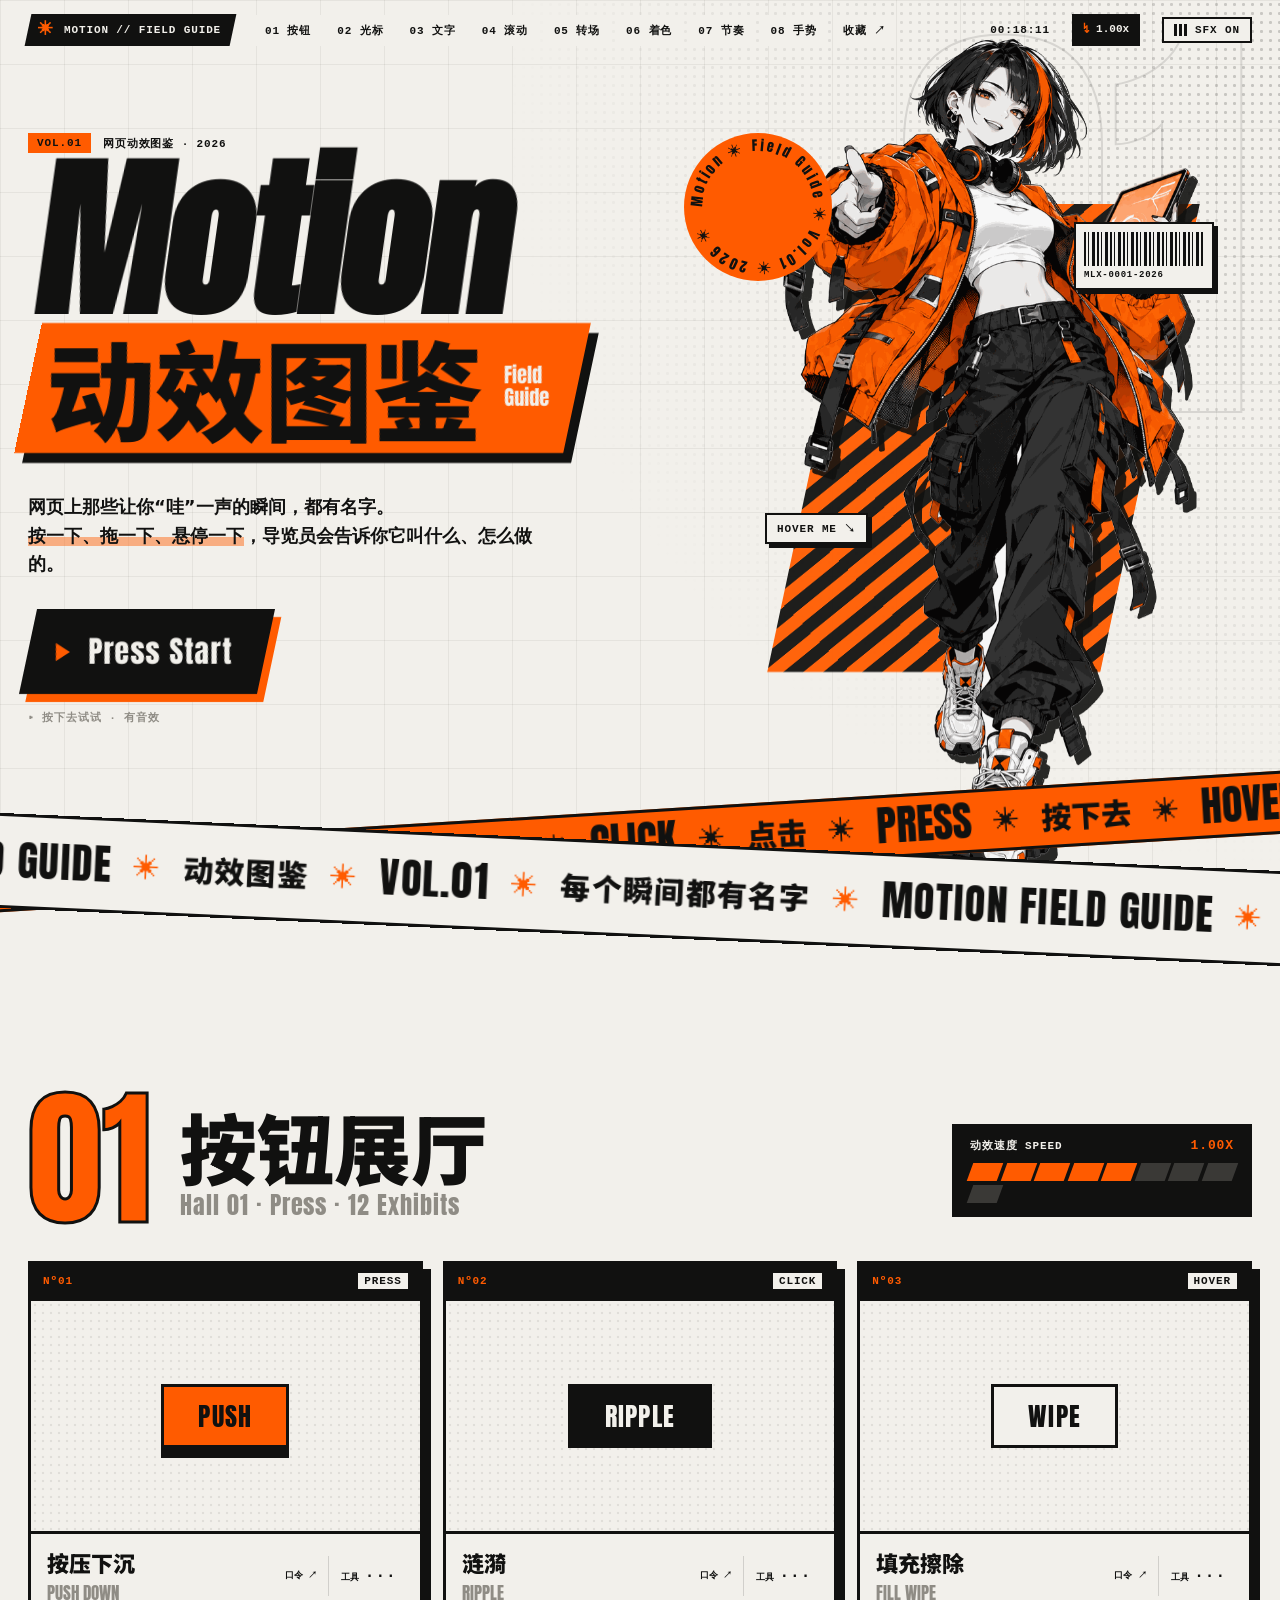
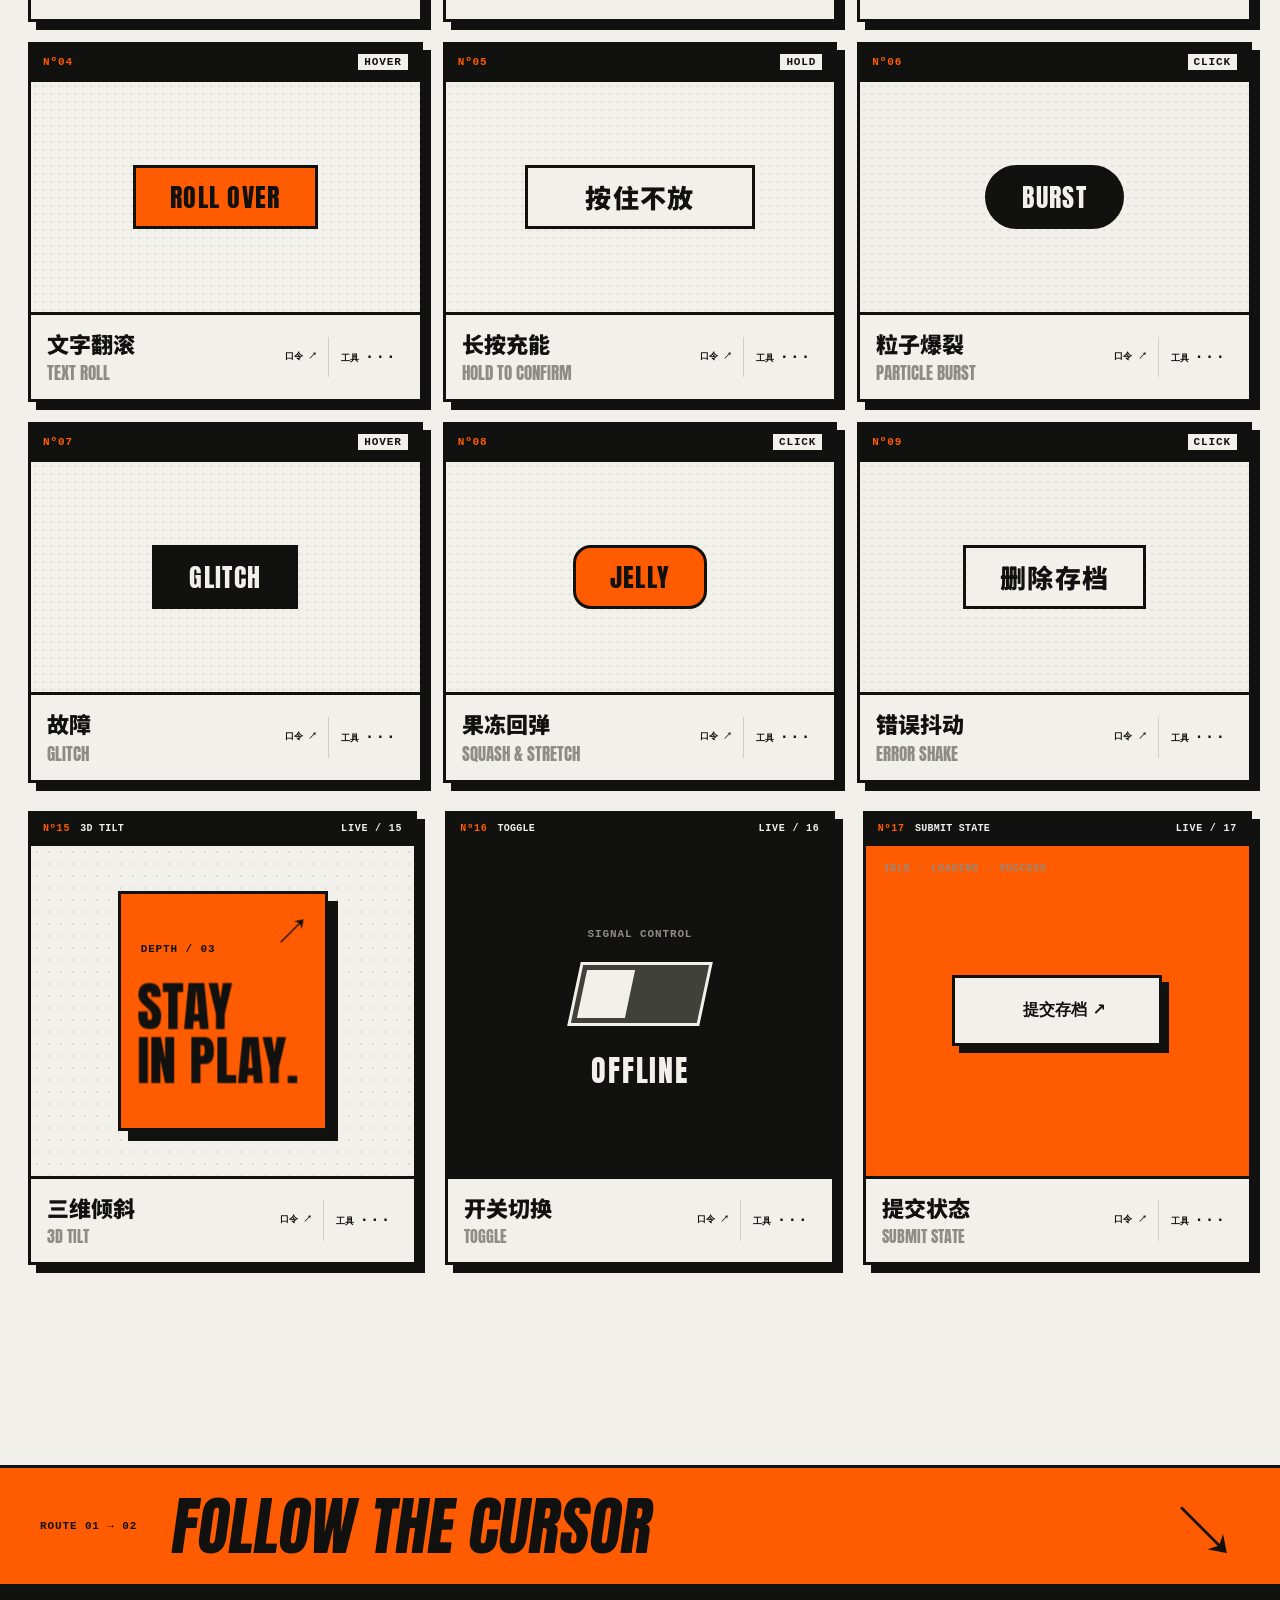
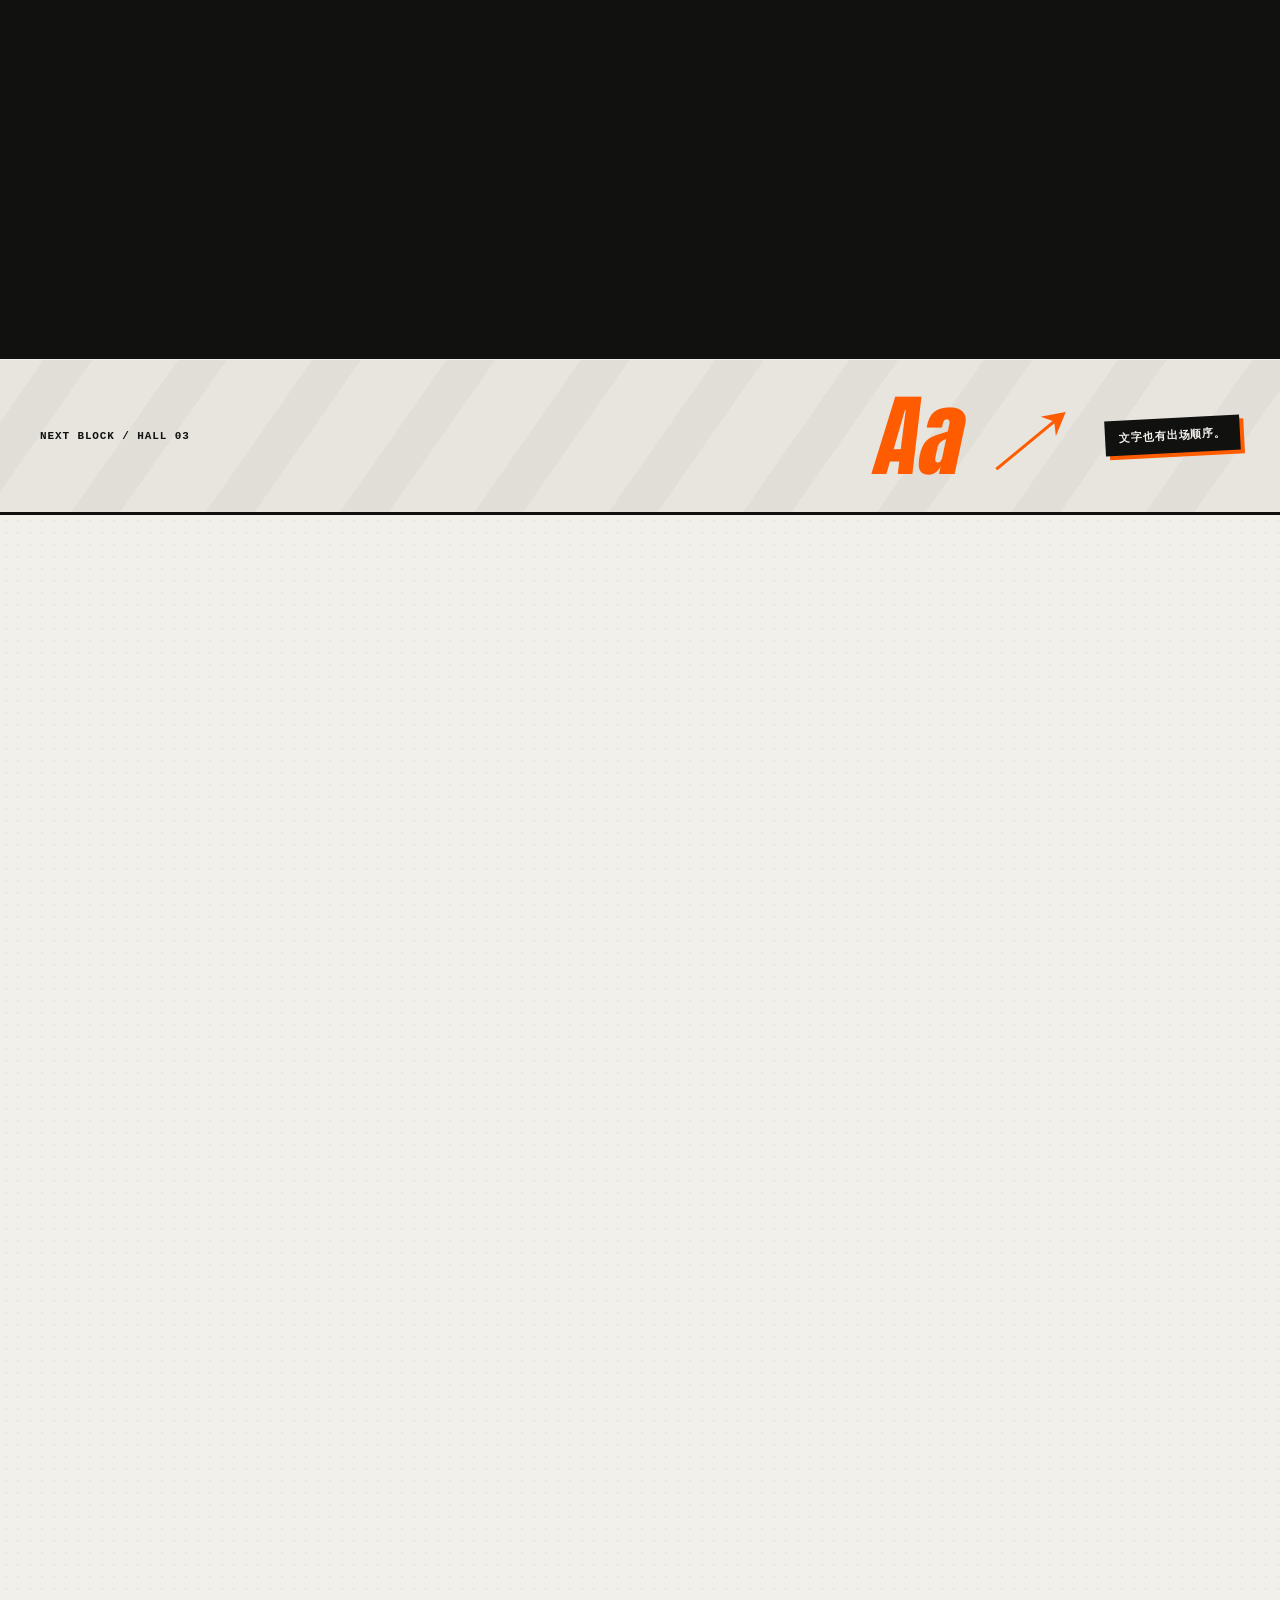
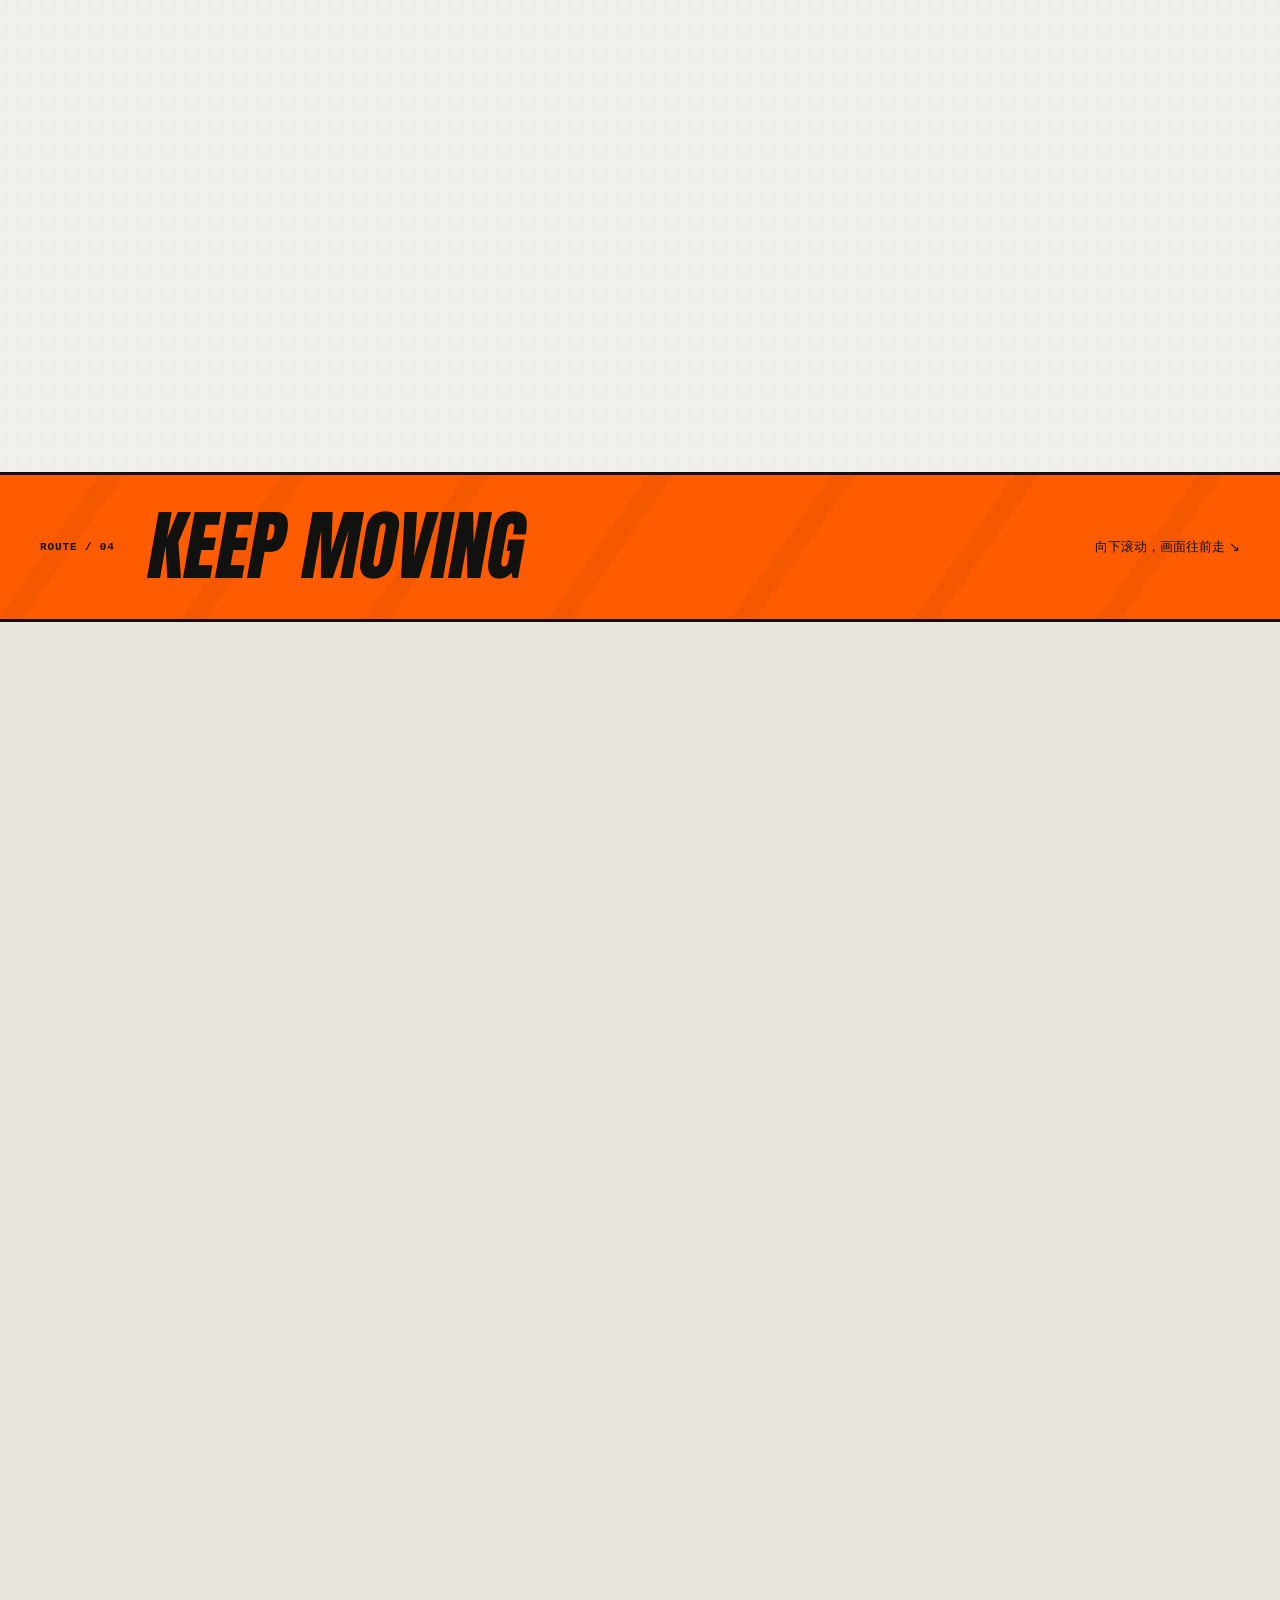
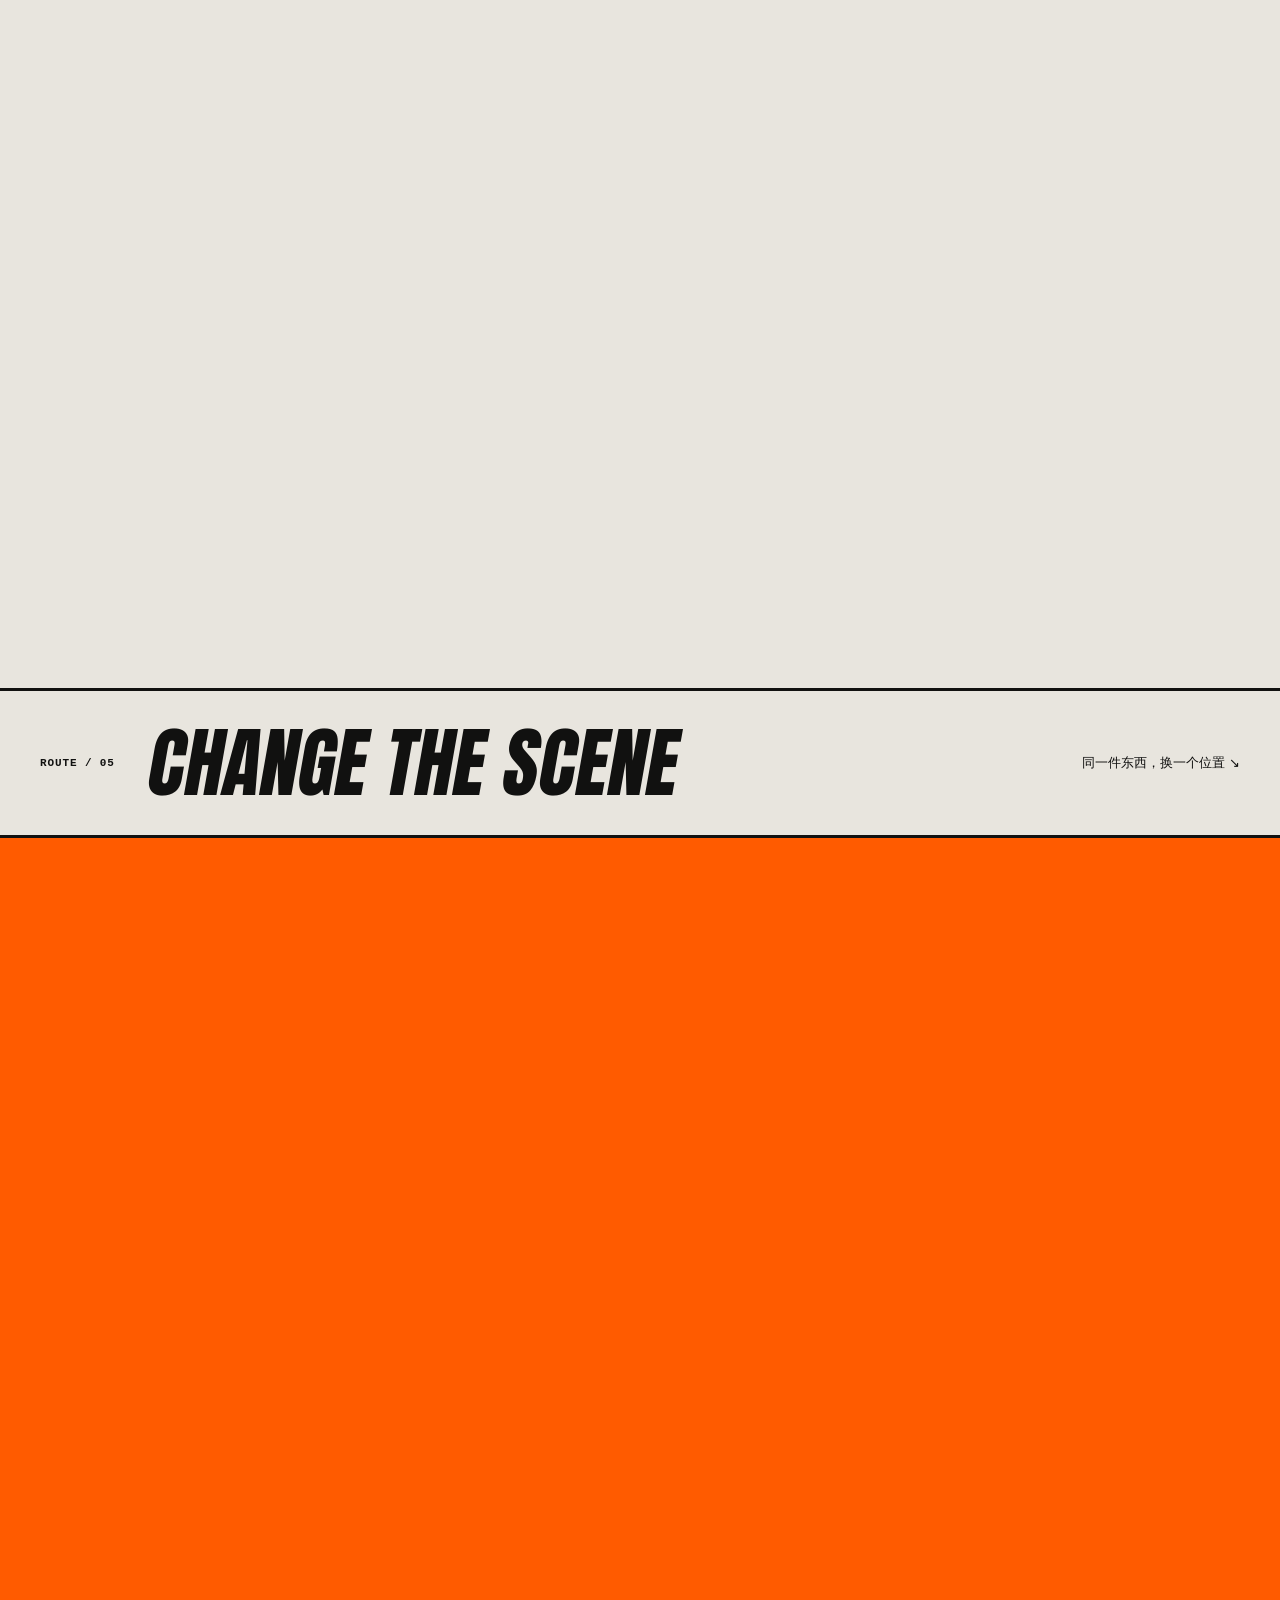
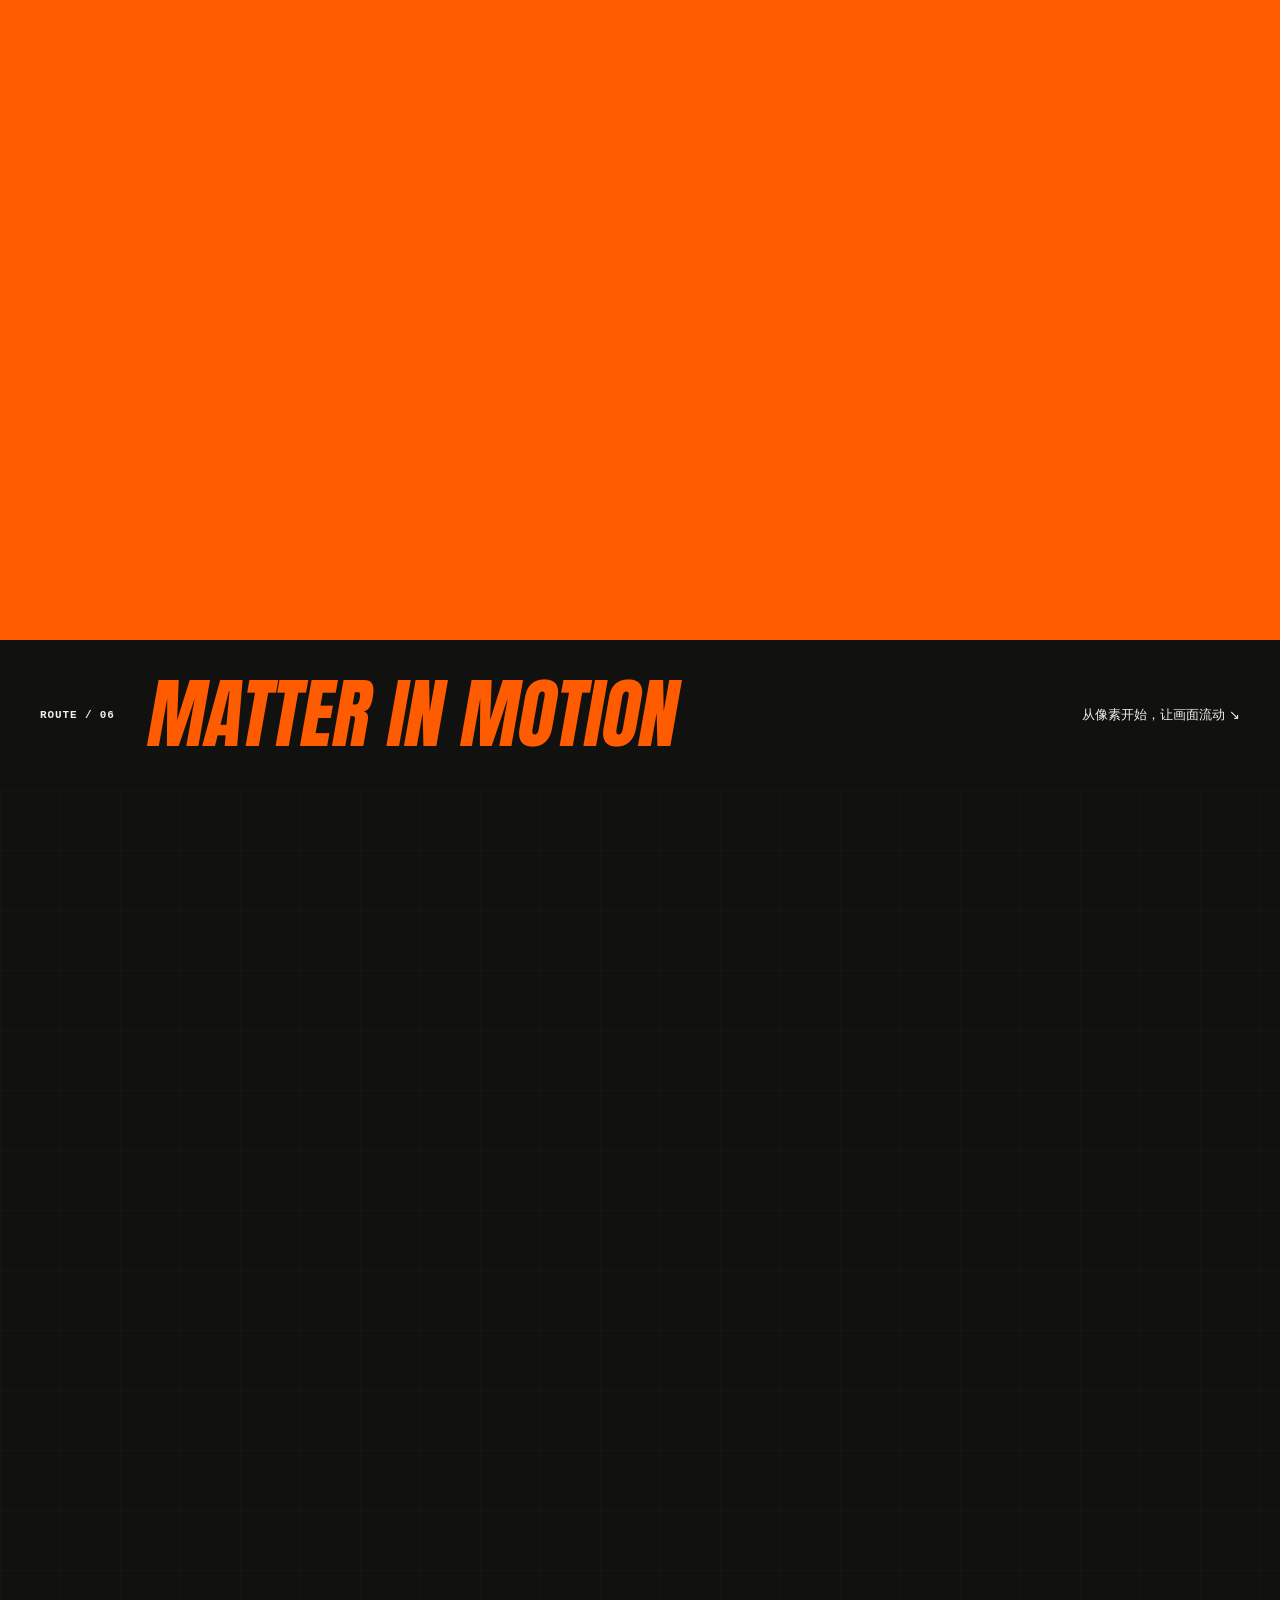
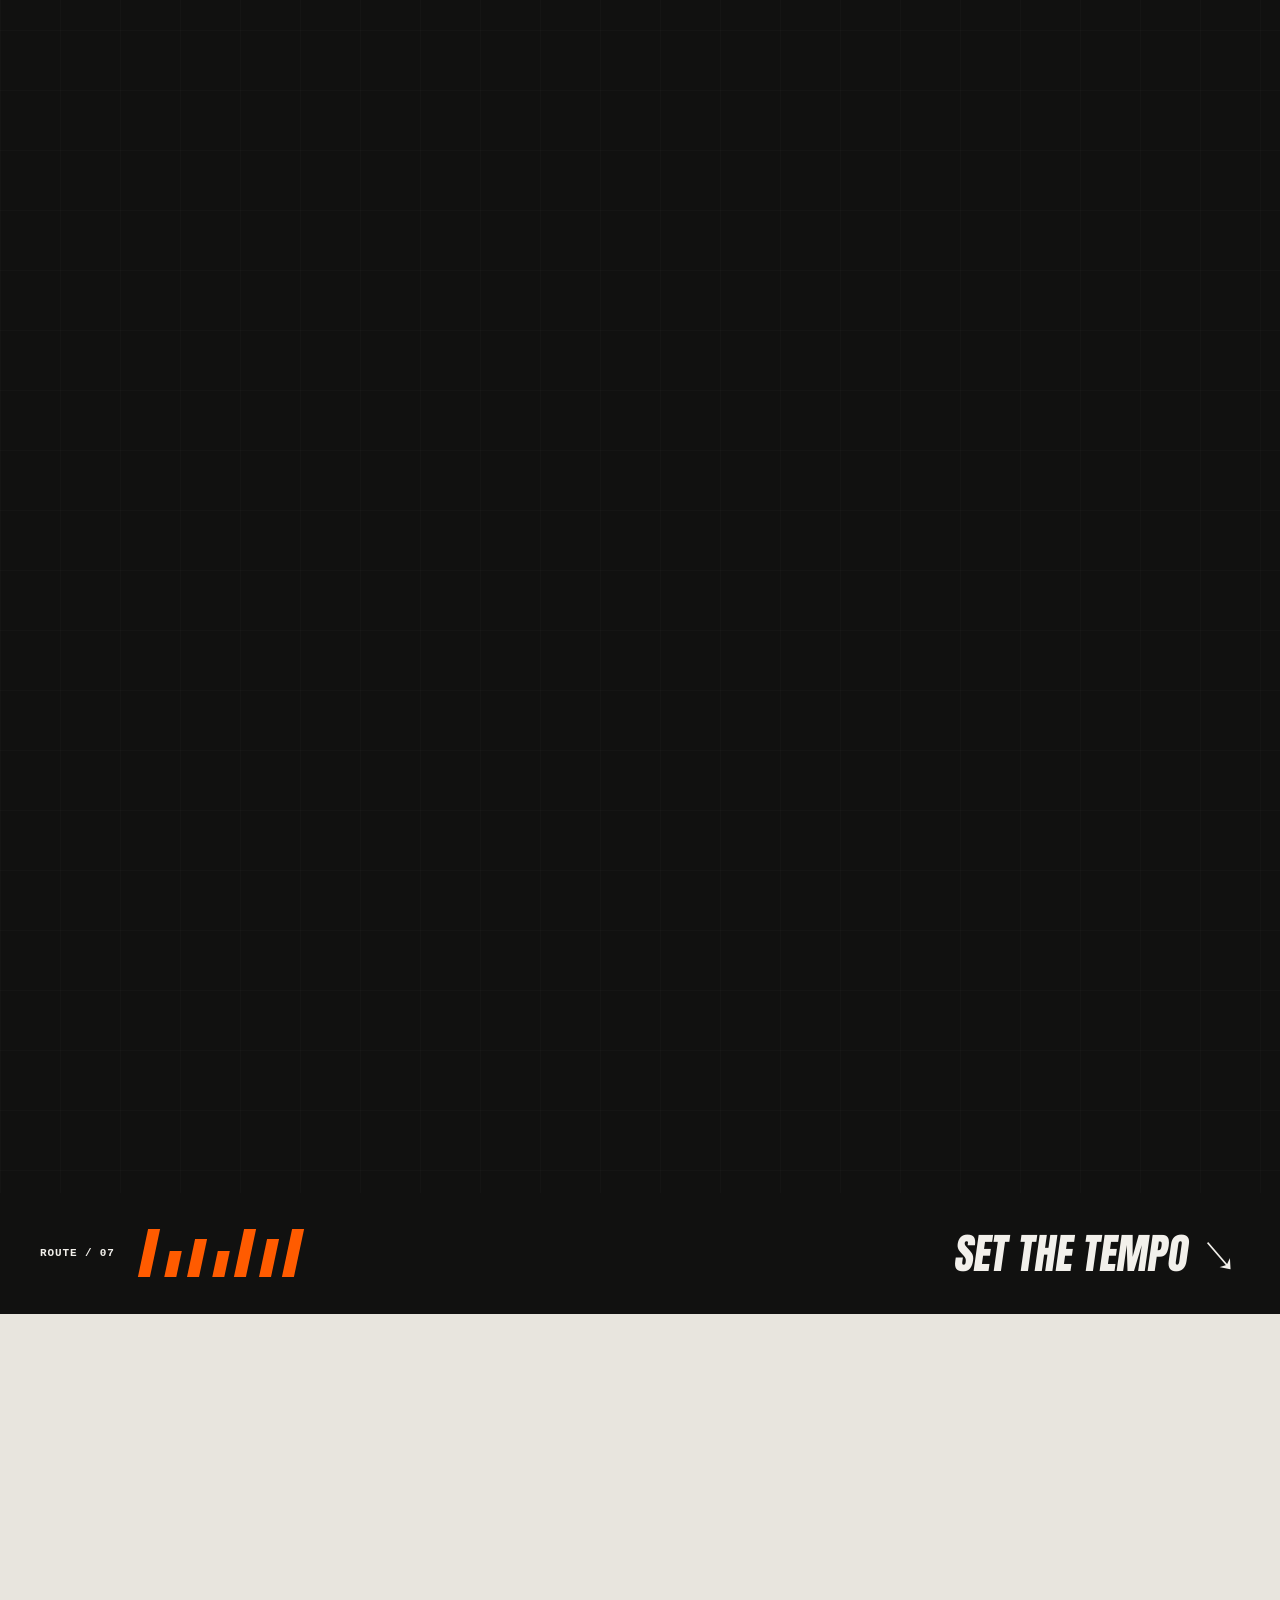
==== commit 324e9b04: "加入可跳过且只出现一次的导览员问候 Co-Authored-By: Claude Opus 5.5 <noreply@anthropic.com>" ====
--- a/proto/c3-city.html
+++ b/proto/c3-city.html
@@ -7,6 +7,7 @@
 <meta name="description" content="八个展厅，四十三件可玩的网页动效。亲手试、调整速度、认识原理，再复制准确的动效口令。">
 <link rel="preload" href="../assets/fonts/Anton.woff2" as="font" type="font/woff2" crossorigin>
 <link rel="preload" href="../assets/fonts/NotoSansSC-Black-sub.woff2" as="font" type="font/woff2" crossorigin>
+<script>try{if(localStorage.getItem('motion-field-guide.welcomed')!=='yes'&&!location.search&&!location.hash)document.documentElement.classList.add('first-visit');}catch{document.documentElement.classList.add('first-visit');}</script>
 <link rel="icon" href="../assets/city-mark.svg" type="image/svg+xml">
 <link rel="stylesheet" href="c3/core.css">
 <link rel="stylesheet" href="c3/halls.css">
@@ -47,6 +48,10 @@
       <p class="lead">网页上那些让你“哇”一声的瞬间，都有名字。<br><em>按一下、拖一下、悬停一下</em>，导览员会告诉你它叫什么、怎么做的。</p>
       <button class="start" id="start"><span class="tri"></span><span class="k">Press Start</span></button>
       <span class="start-hint mono">▸ 按下去试试 · 有音效</span>
+      <aside id="first-visit" class="welcome" aria-label="导览员的初次问候">
+        <img width="56" height="56" src="../assets/city-web/guide-bust.jpg" alt="导览员眨眼打招呼" decoding="async">
+        <div><span class="mono welcome-name">✳ 导览员 / HEY, FIRST TIME?</span><p>嗨，这里是一本能亲手玩的动效词典。<br>按一下、拖一下，先试你喜欢的效果。<br>想看清过程，可以在右上角慢放。<br>调好了就复制口令，把这份手感交给开发者。</p><div class="welcome-actions"><button class="welcome-play">知道了，去试试 ↗</button><button class="welcome-skip">跳过</button></div></div>
+      </aside>
     </div>
 
     <div class="right">
@@ -216,6 +221,7 @@
     </div>
   </div>
 
+<script type="module" src="c3/welcome.js"></script>
 <script type="module" src="c3/core.js"></script>
 <script type="module" src="c3/lazy.js"></script>
 <script type="module" src="c3/phrase.js"></script>
--- a/proto/c3/phase5.css
+++ b/proto/c3/phase5.css
@@ -3,3 +3,5 @@
 .card-tools{padding:16px;border-top:1px solid #11111030;background:var(--paper2);display:flex;align-items:center;flex-wrap:wrap;gap:10px}.card-tools[hidden]{display:none}.card-tools>.q,.card-tools .card-actions button,.card-tools .ab-tools button{border:1px solid #11111035;background:var(--paper);color:var(--ink);font:10px var(--sans);padding:10px 12px;min-height:42px}.card-tools>.q{margin:0}.card-tools .card-actions,.card-tools .ab-tools{display:contents}.card-tools .ab-tools>span{display:none}.card-tools .ab-tools .ab-save{margin:0}.card-tools .exhibit-feelings{order:5;margin:0;padding-top:7px;border-top:1px solid #11111020}.card-tools .exhibit-feelings>button{min-height:34px;padding:7px 12px;color:#5f5c55}.card-tools>.demo-tools,.card-tools>.lab-tools,.card-tools>.type-actions{flex-basis:100%;border:0;padding:0 0 10px;background:transparent;order:-1}.card-tools button:hover{background:var(--ink);color:var(--paper)}.card-tools .demo-play{color:var(--paper)}.ab-replica .card-tools{display:none!important}.card-tools .lab-tools button,.card-tools .type-actions button{min-height:42px}.card>.lab-controls,.card>.type-controls{padding-block:16px}
 @media(max-width:760px){.card>footer{gap:8px;padding:13px 12px;min-height:77px}.card-name>b{font-size:20px}.card-name>em{font-size:13px;max-width:190px}.card-toolbar{gap:0}.card-toolbar button{min-height:44px;padding:8px 5px;font-size:9px}.card-toolbar .tools-toggle{padding-left:8px}.card-tools{padding:13px 12px;gap:8px}.card-tools>.q,.card-tools .card-actions button,.card-tools .ab-tools button{min-height:44px;padding:10px 12px}.inline-guide{position:relative!important;top:auto!important;bottom:auto!important;left:auto!important;width:100%!important;transform:none!important;margin:0;z-index:1;transition:none!important;display:none}.inline-guide.show{display:block}.inline-guide .dlg{border:0;border-top:2px solid var(--ink);box-shadow:none;grid-template-columns:48px minmax(0,1fr)}.inline-guide .act{display:none}.inline-guide .who{margin:0;min-height:44px}.inline-guide .who .x{width:36px;height:36px}.inline-guide .dialog-read{min-height:36px;padding-inline:7px;color:#ff8b4b}.card.phrase-arrival{scroll-margin-top:125px}}
 @media(prefers-reduced-motion:reduce){.card,.card-tools,.dialog{transition:none!important}}
+.welcome{display:none;grid-template-columns:56px 1fr;gap:14px;max-width:450px;margin-top:27px;padding:18px 18px 16px;border-left:4px solid var(--or);background:var(--ink);color:var(--paper);box-shadow:5px 5px 0 #11111020}.first-visit .welcome:not([hidden]){display:grid}.welcome img{width:56px;height:56px;object-fit:cover;object-position:50% 18%;border:1px solid #f2f0eb50}.welcome-name{color:#ff8b4b;font-size:9px;letter-spacing:.04em}.welcome p{font-size:12px;line-height:1.9;margin:10px 0 12px}.welcome-actions{display:flex;align-items:center;gap:12px}.welcome-actions button{border:0;background:var(--or);color:var(--ink);font-size:10px;padding:10px 12px;min-height:38px}.welcome-actions .welcome-skip{background:none;color:#c8c4bc}.welcome[hidden]{display:none!important}
+@media(max-width:760px){.welcome{grid-template-columns:40px 1fr;gap:11px;padding:14px 12px;max-width:100%;margin-top:25px}.welcome img{width:40px;height:48px}.welcome p{font-size:11px;line-height:1.9}.welcome-name{font-size:8px}.welcome-actions button{min-height:44px}.first-visit .hero{padding-top:110px}}
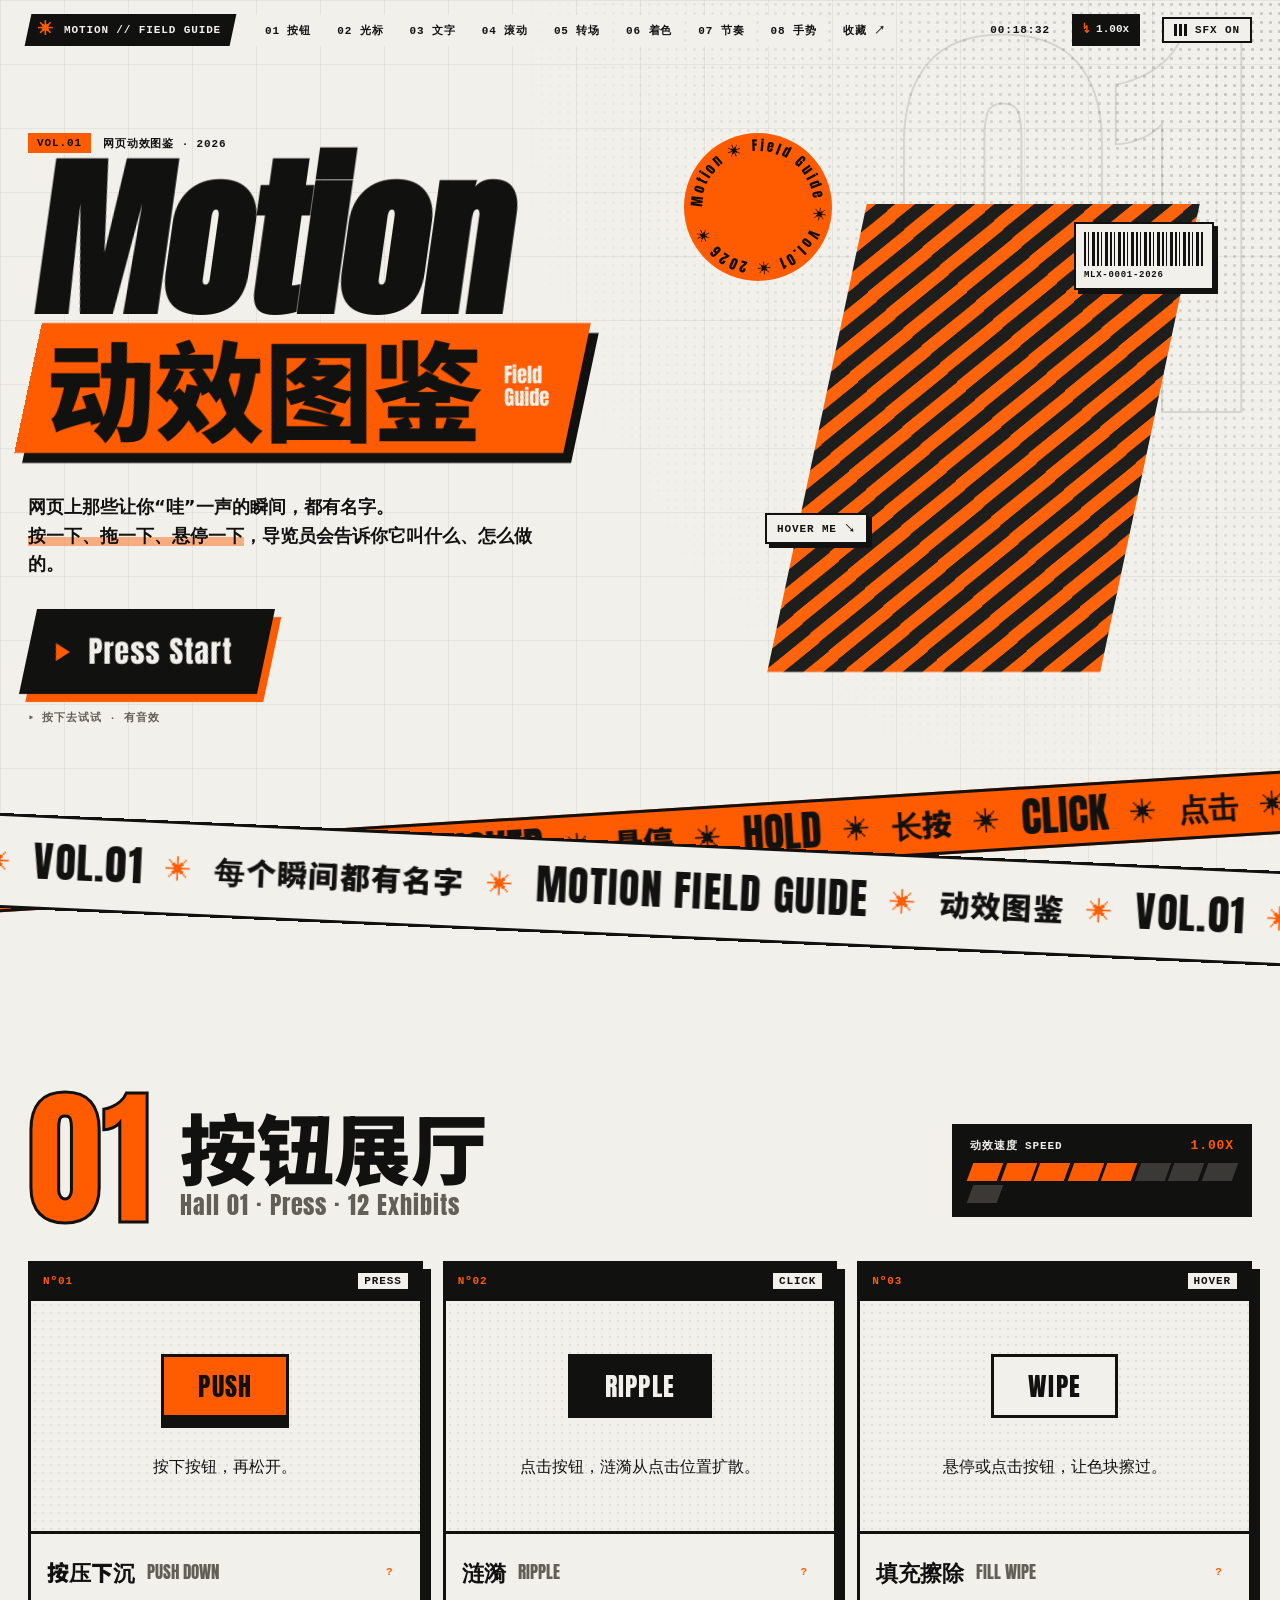
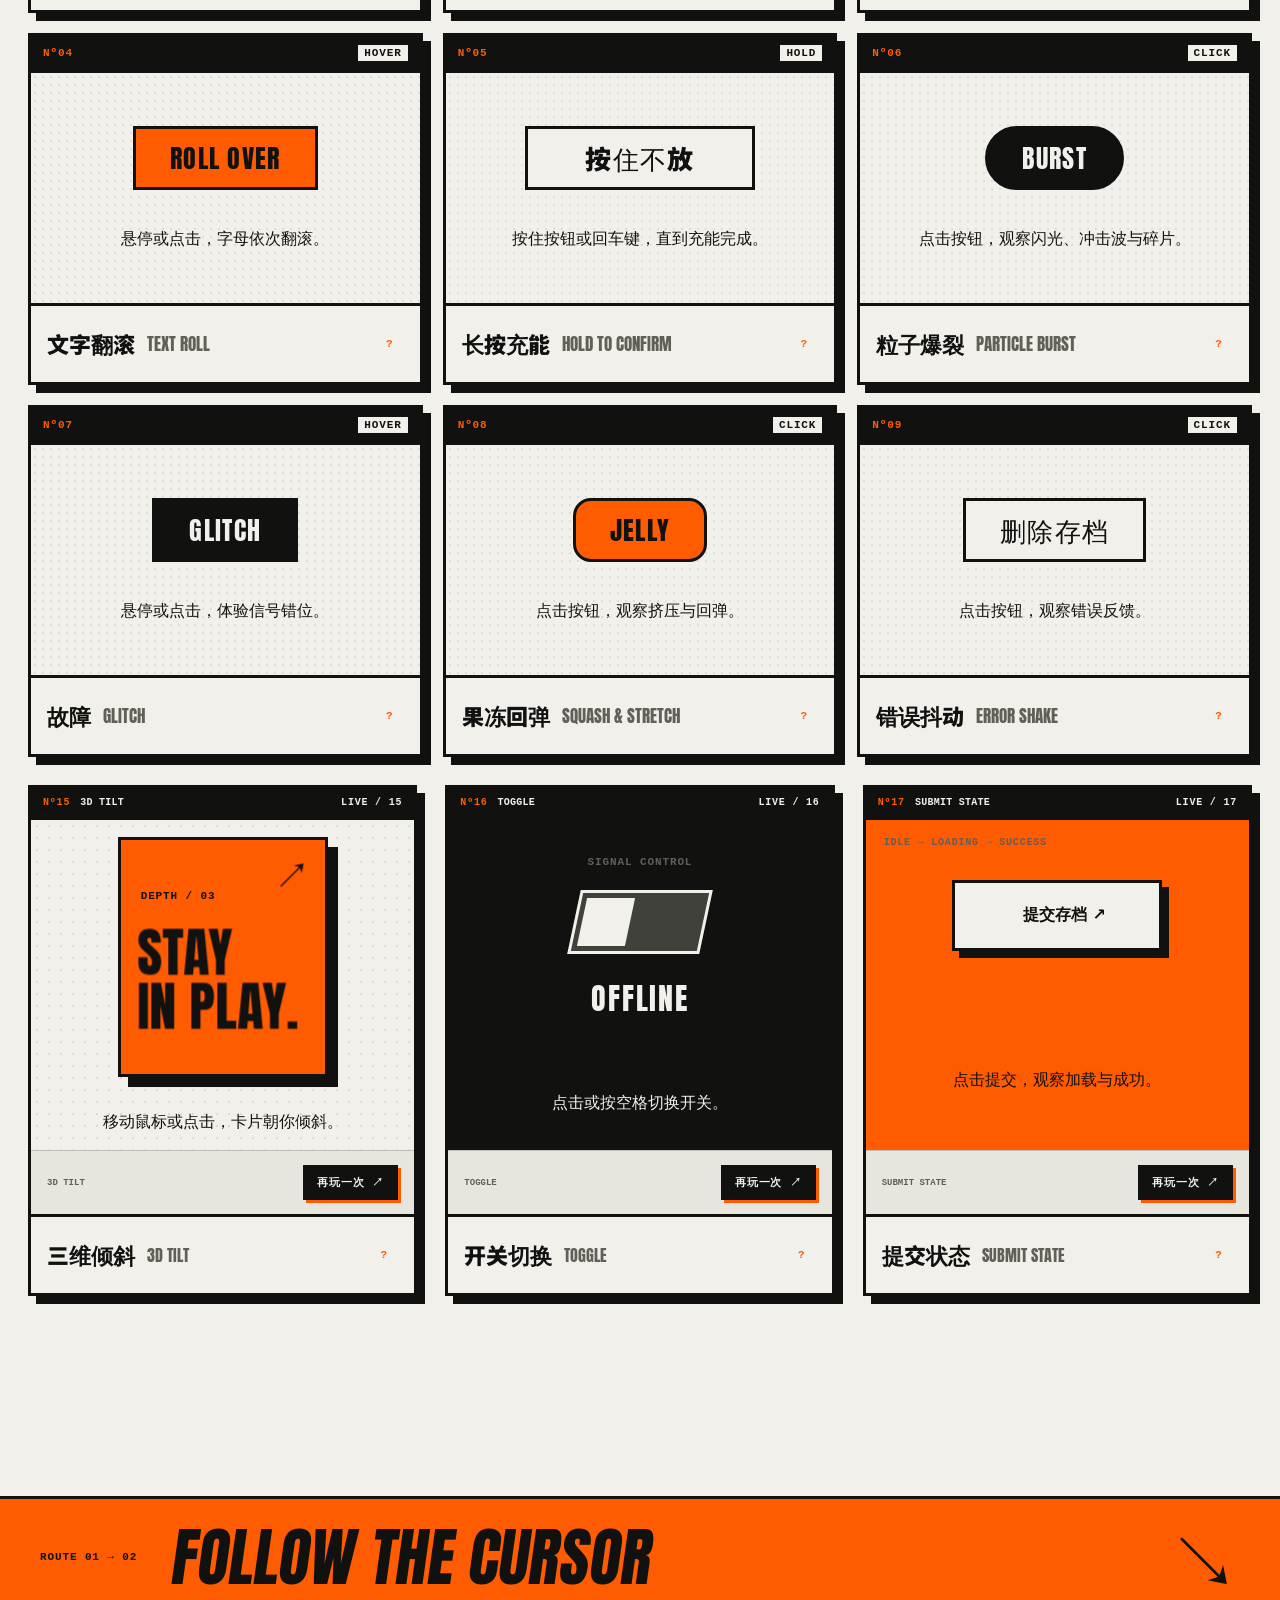
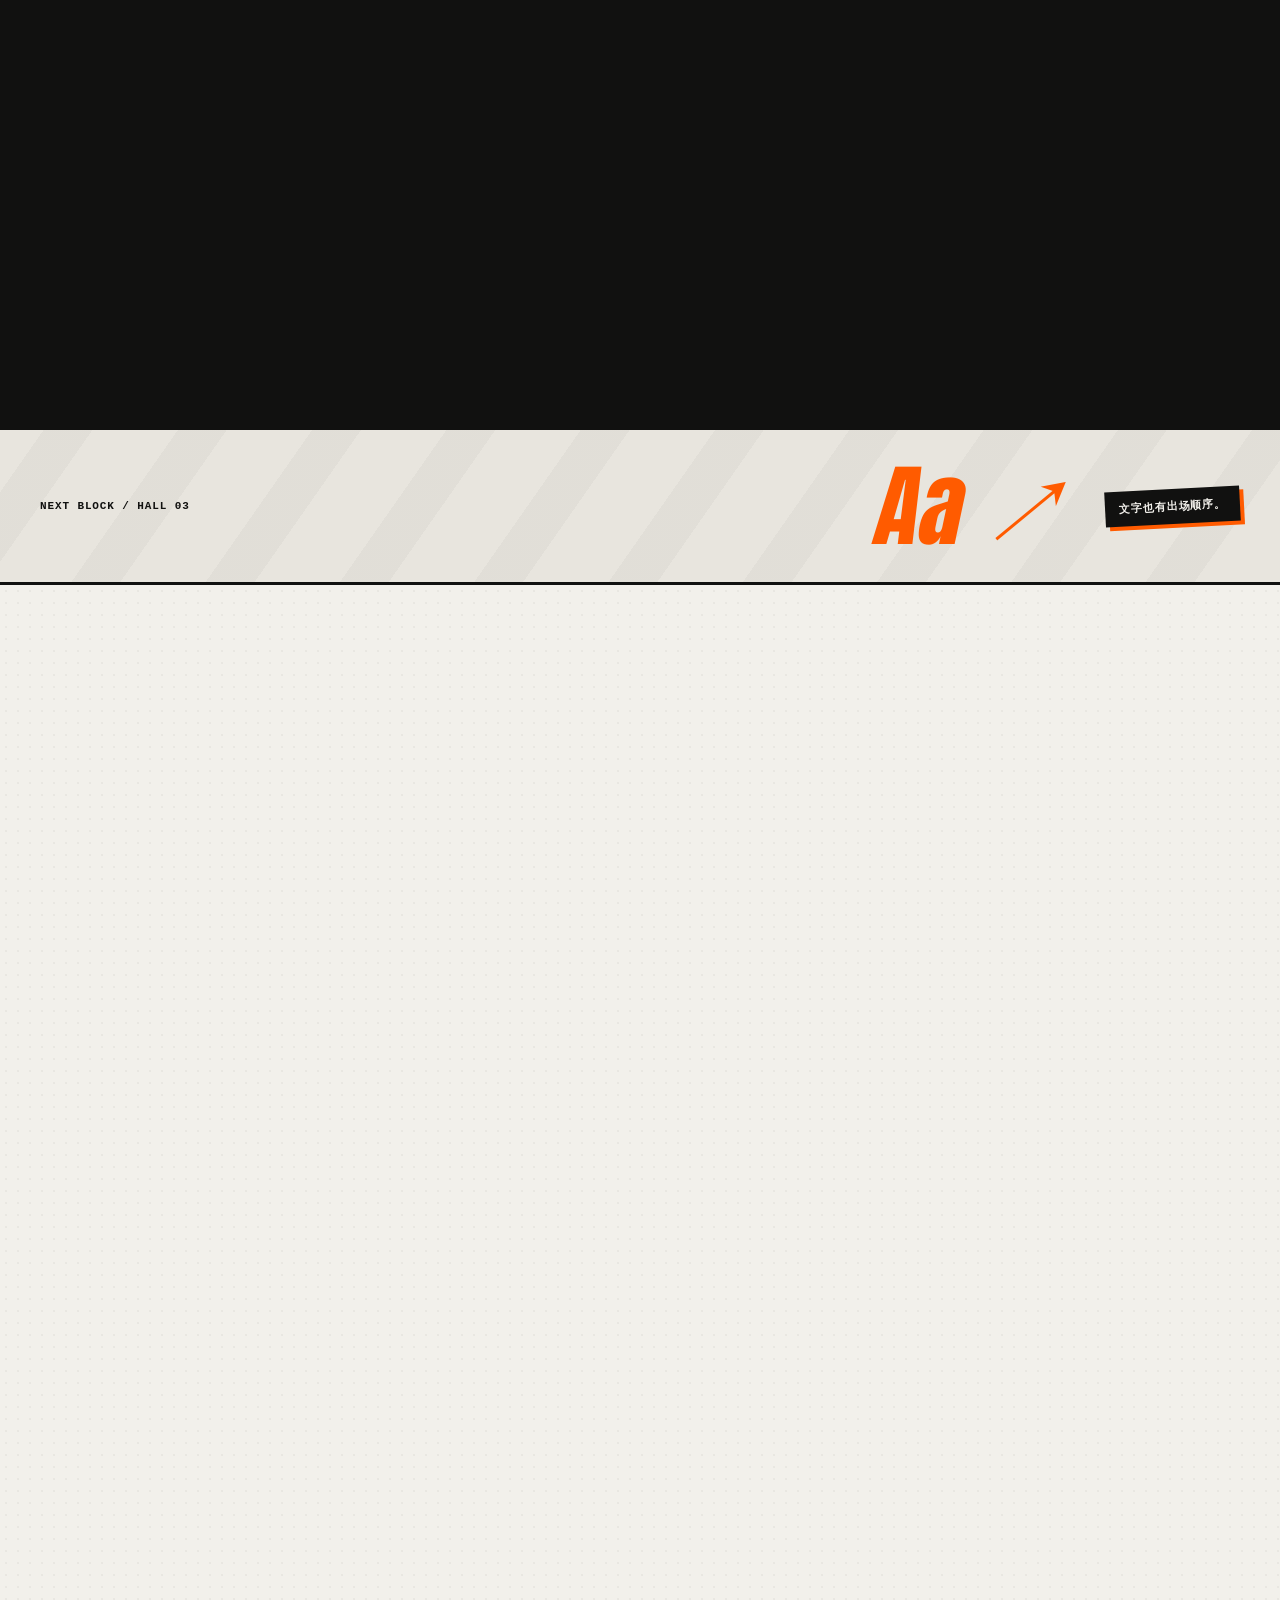
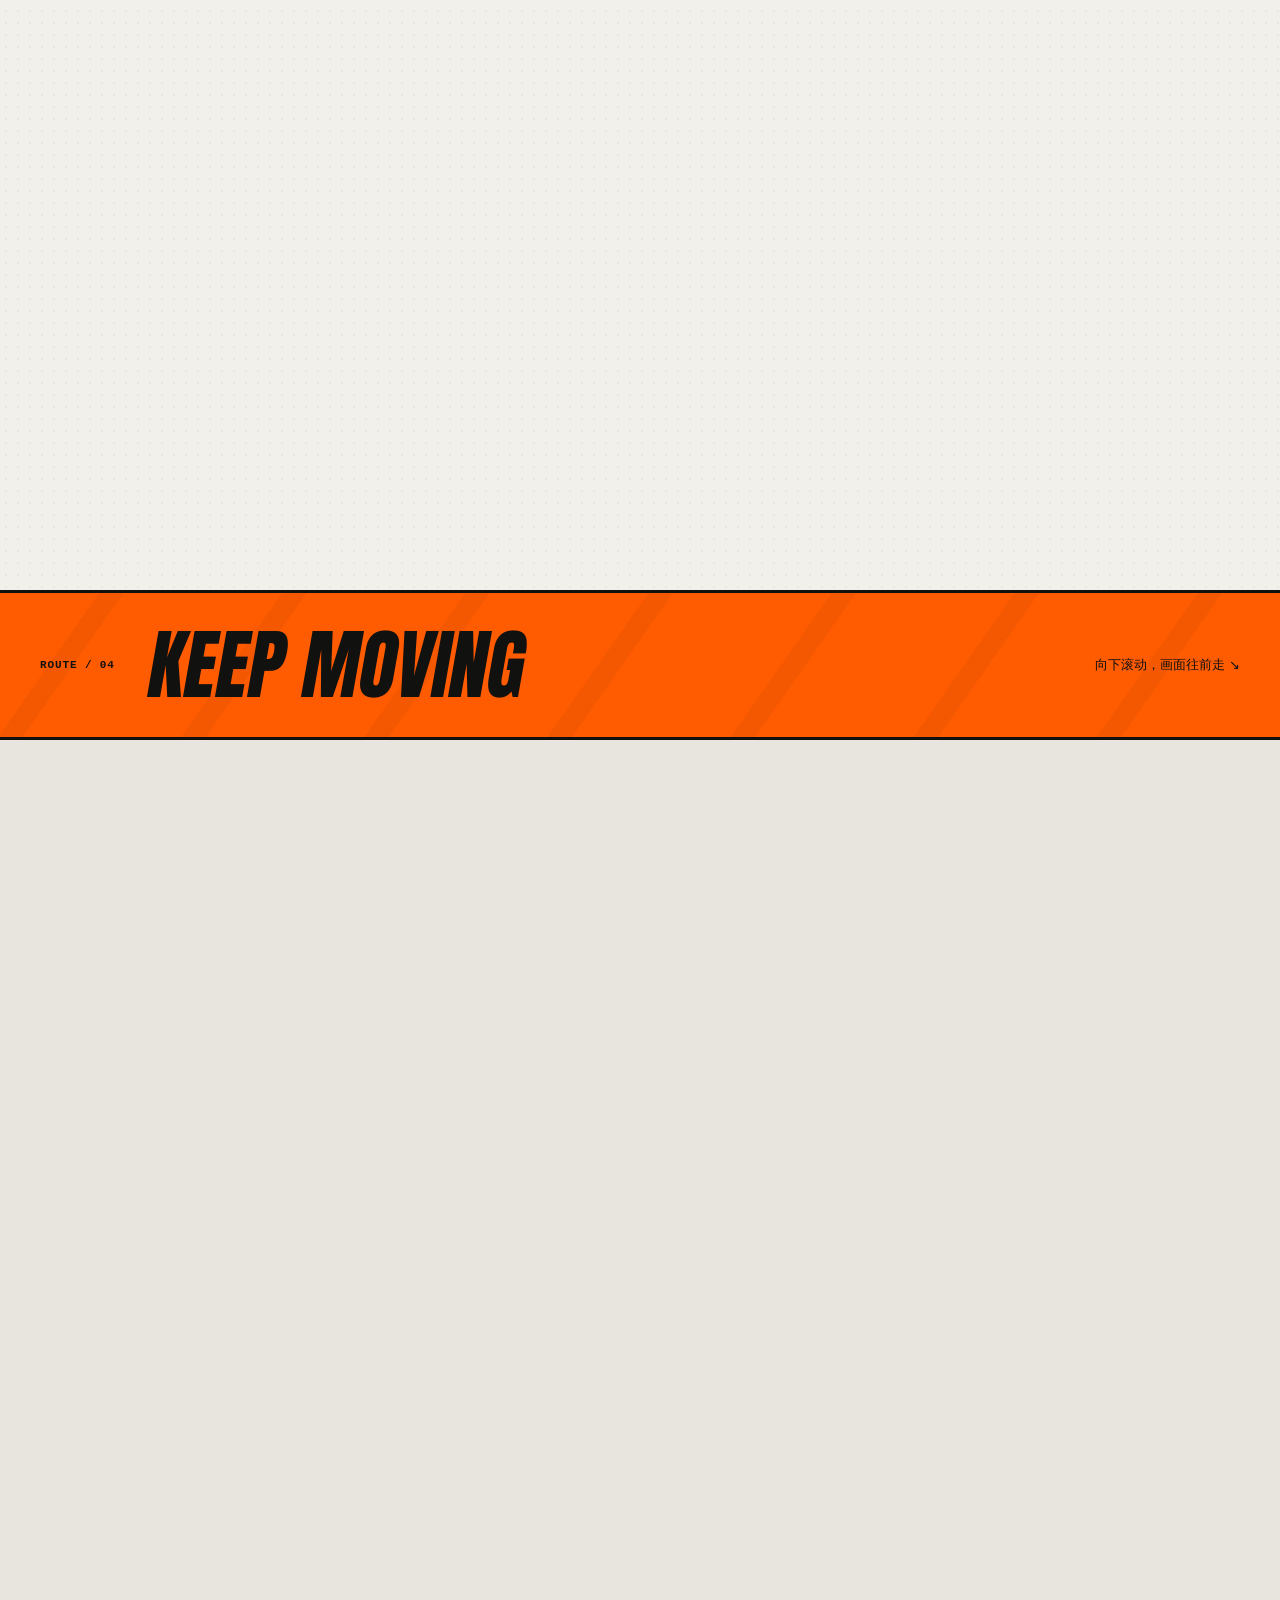
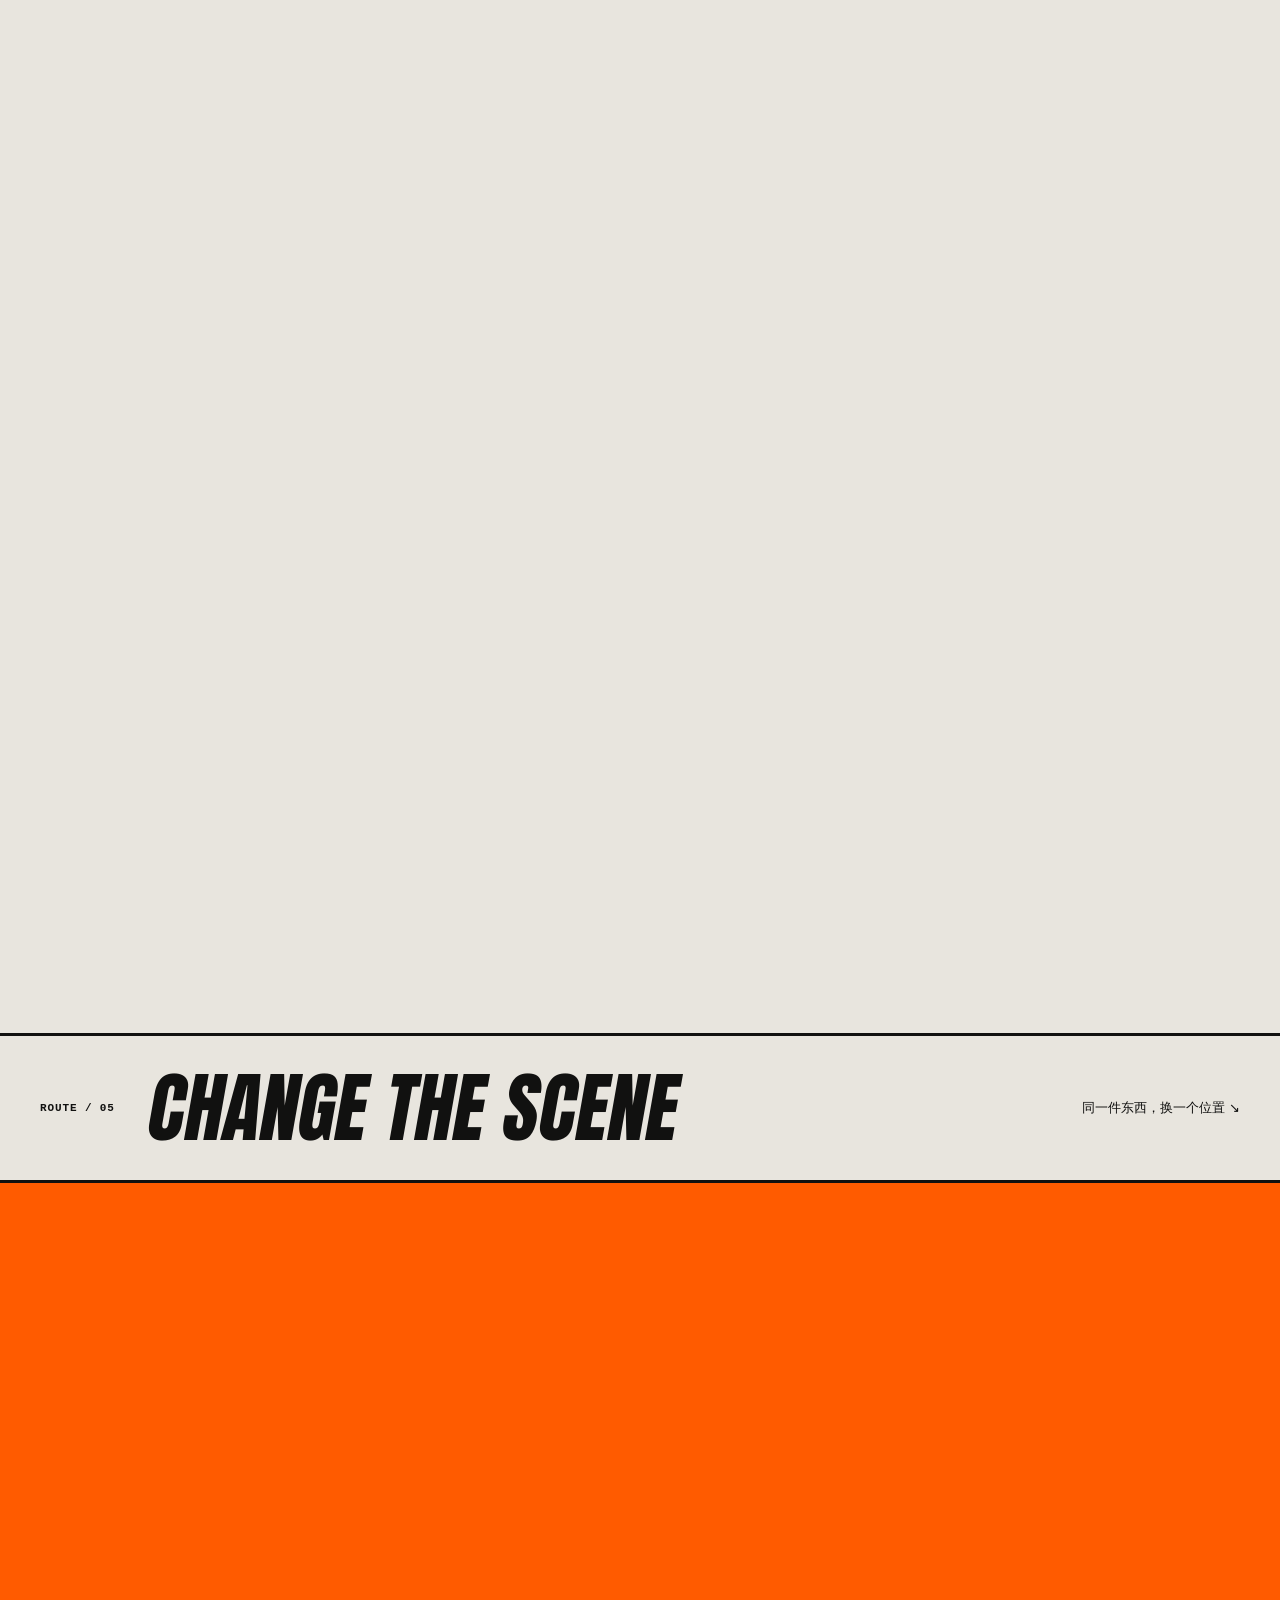
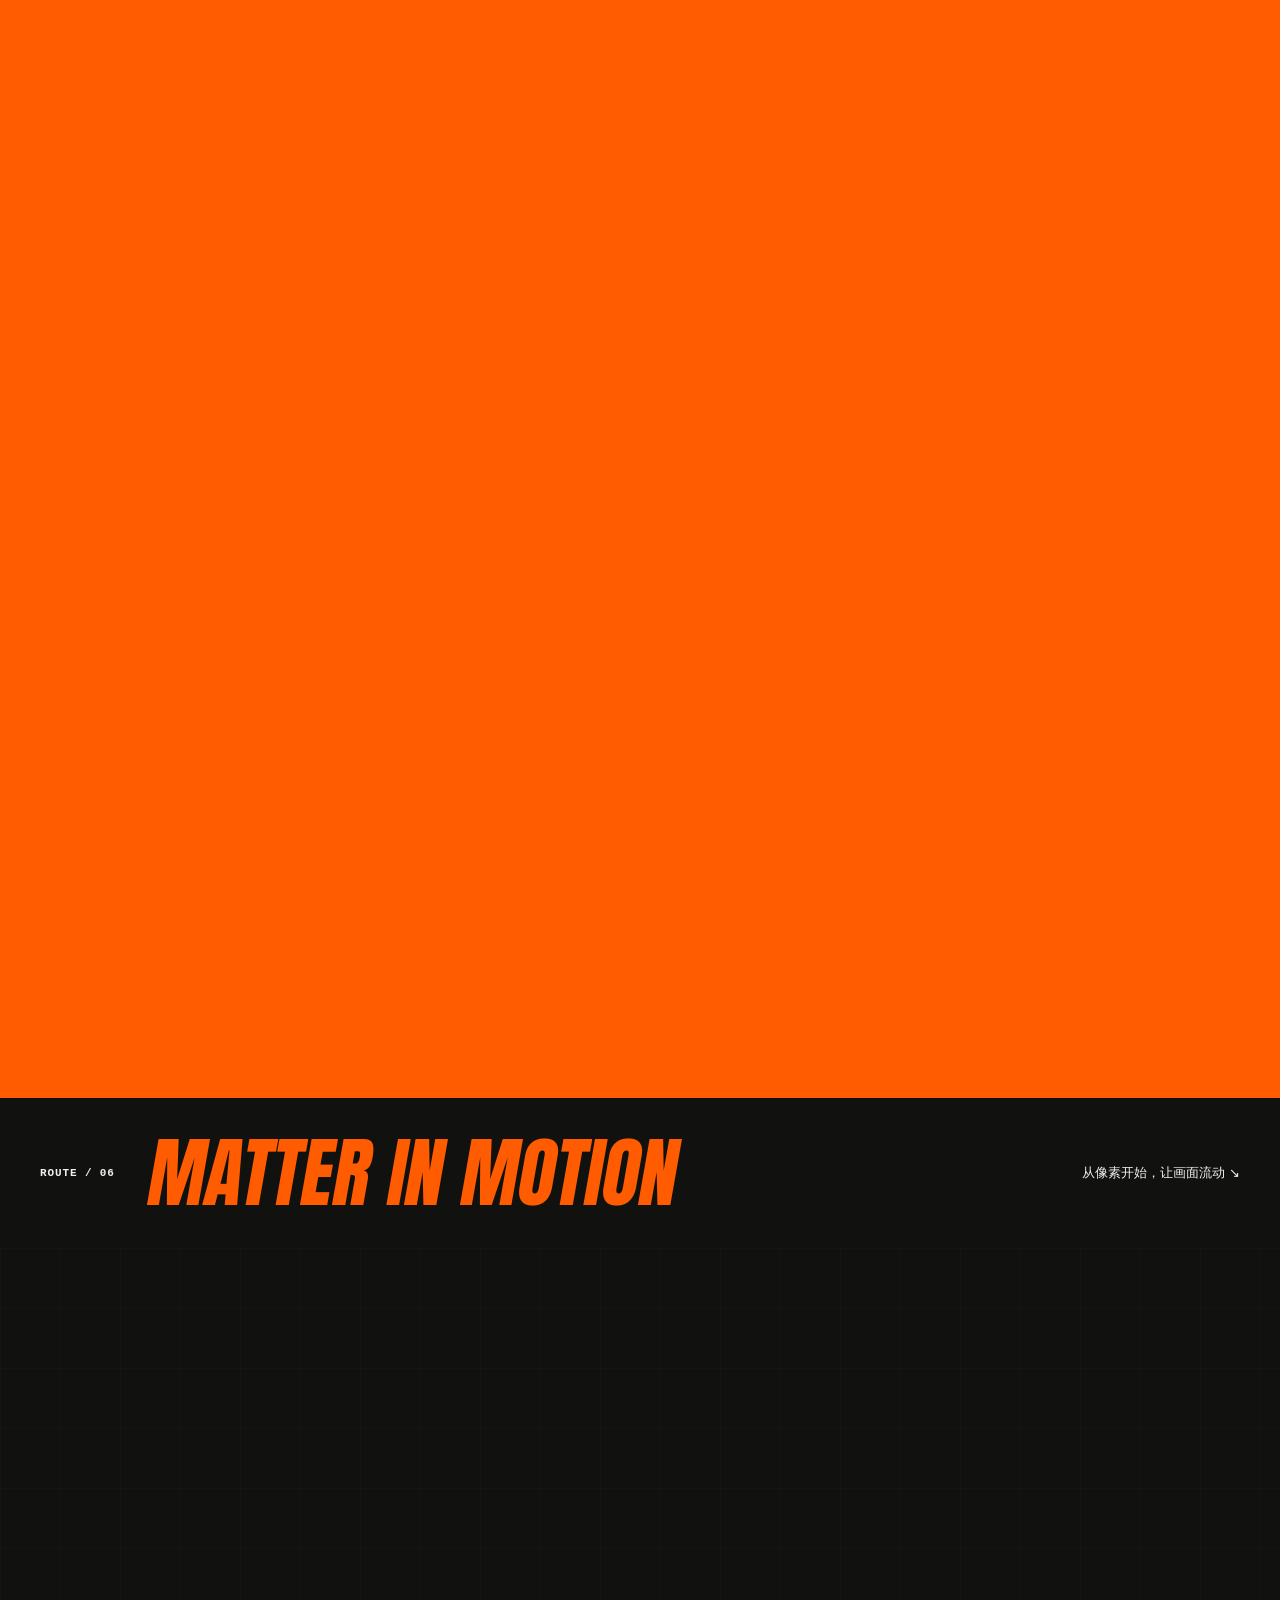
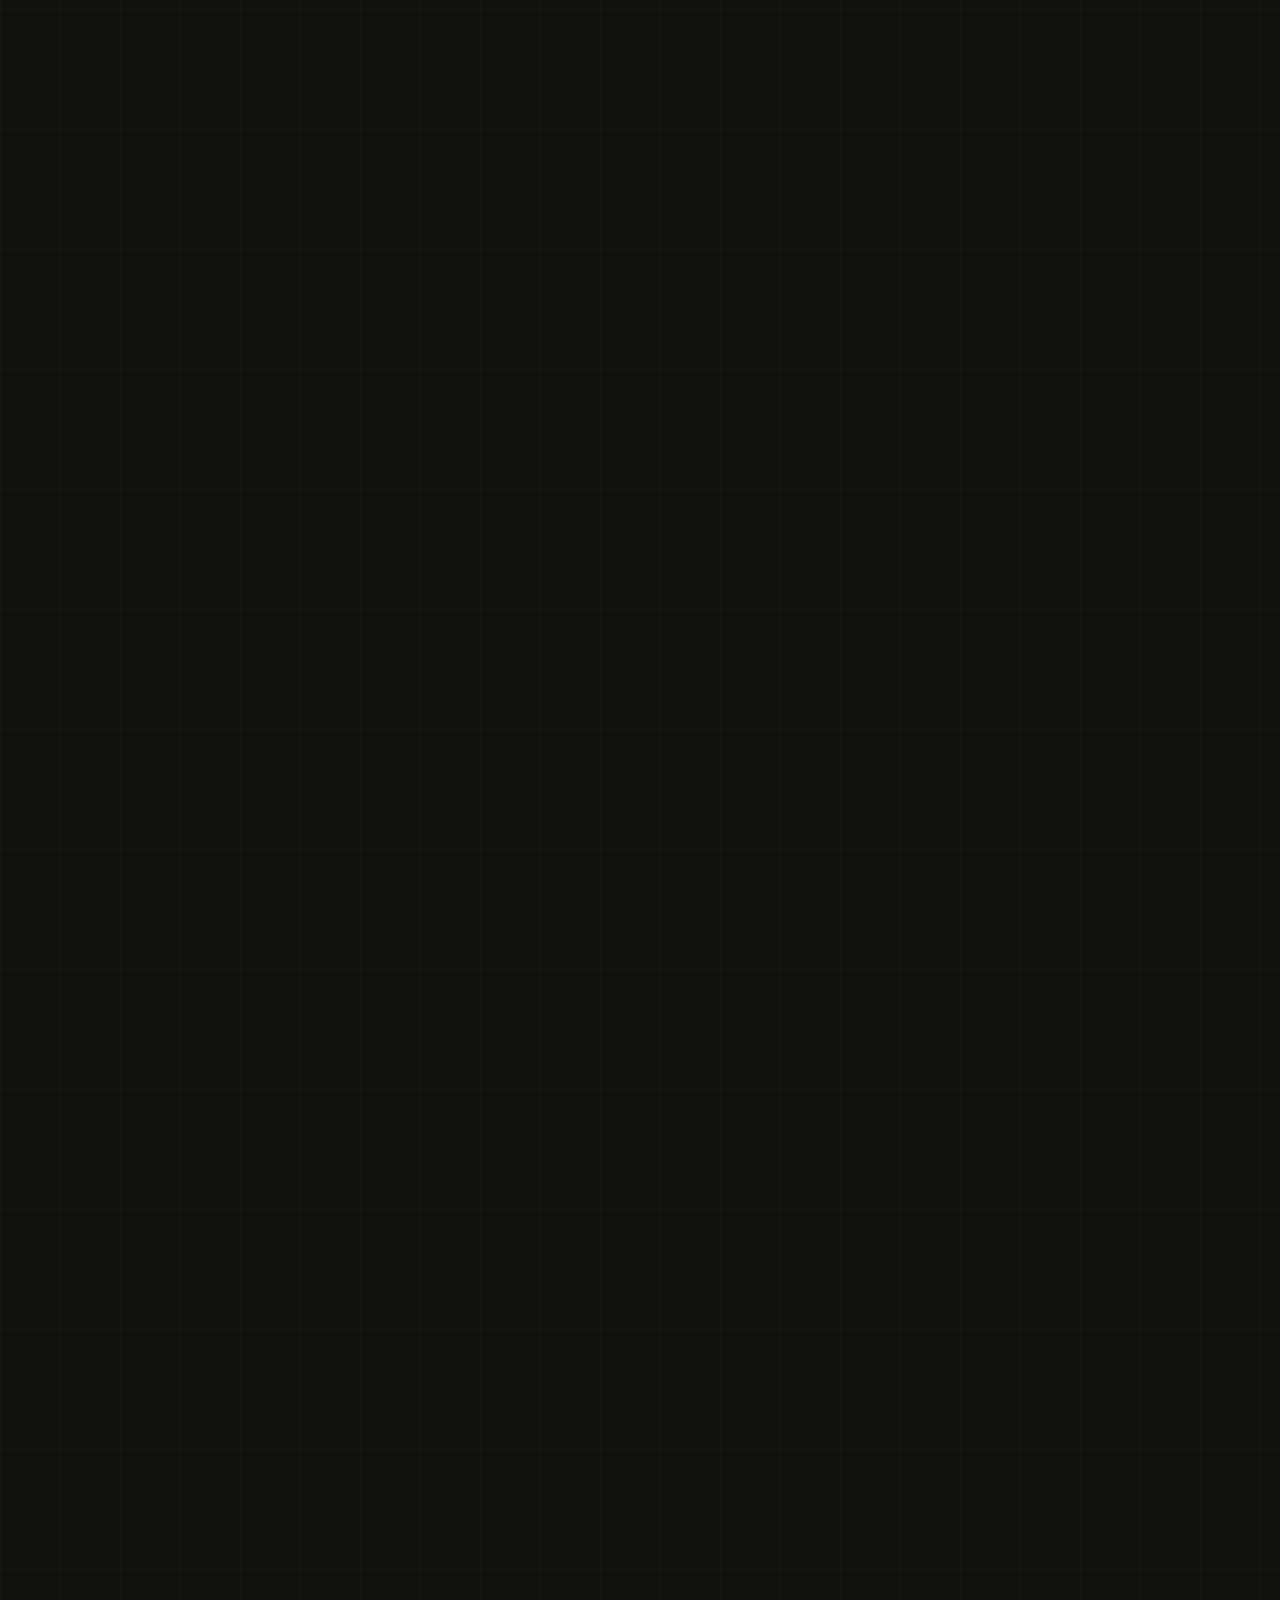
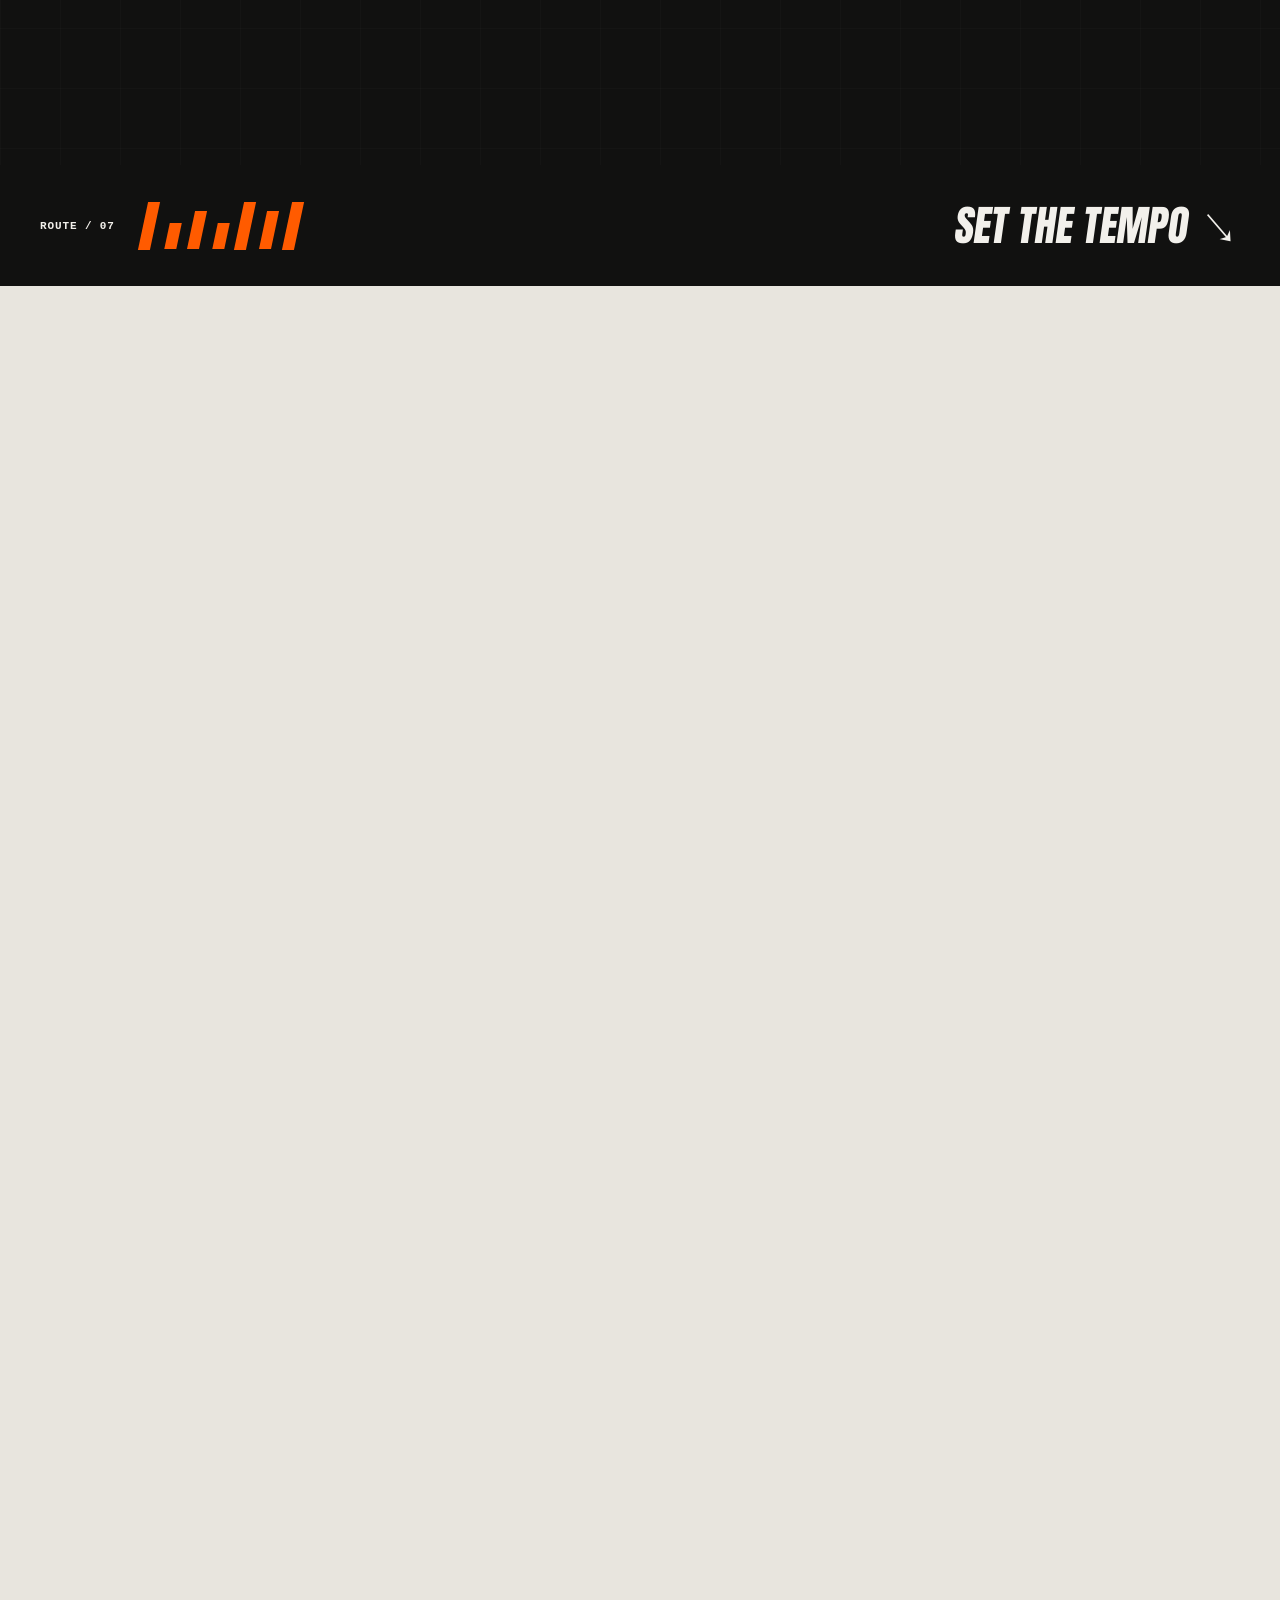
==== commit 4b43ebea: "压缩首屏素材并分批加载字体与工具，手机性能提升到九十二分 Co-Authored-By: Claude Opus 5.5 <noreply@anthropic.com>" ====
--- a/proto/c3-city.html
+++ b/proto/c3-city.html
@@ -6,14 +6,22 @@
 <title>动效图鉴 · 43 件可玩的网页动效</title>
 <meta name="description" content="八个展厅，四十三件可玩的网页动效。亲手试、调整速度、认识原理，再复制准确的动效口令。">
 <link rel="preload" href="../assets/fonts/Anton.woff2" as="font" type="font/woff2" crossorigin>
-<link rel="preload" href="../assets/fonts/NotoSansSC-Black-sub.woff2" as="font" type="font/woff2" crossorigin>
+<link rel="preload" href="../assets/fonts/NotoSansSC-Hero.woff2" as="font" type="font/woff2" crossorigin>
 <script>try{if(localStorage.getItem('motion-field-guide.welcomed')!=='yes'&&!location.search&&!location.hash)document.documentElement.classList.add('first-visit');}catch{document.documentElement.classList.add('first-visit');}</script>
+<link rel="preload" as="image" href="../assets/city-web/guide-full-shadow-mobile.webp" media="(max-width:960px)" fetchpriority="high">
+<link rel="preload" as="image" href="../assets/city-web/guide-full-shadow.webp" media="(min-width:961px)" fetchpriority="high">
 <link rel="icon" href="../assets/city-mark.svg" type="image/svg+xml">
-<link rel="stylesheet" href="c3/core.css">
-<link rel="stylesheet" href="c3/halls.css">
-<link rel="stylesheet" href="c3/phase2.css">
-<link rel="stylesheet" href="c3/phase3.css">
-<link rel="stylesheet" href="c3/phase4.css">
+<style id="first-paint">@font-face { font-family: 'Anton'; src: url('../../assets/fonts/Anton.woff2') format('woff2'); font-display: swap; } @font-face { font-family: 'Heavy SC'; src: url('../../assets/fonts/NotoSansSC-Hero.woff2') format('woff2'); font-weight: 900; font-display: swap; unicode-range: U+0020-007E,U+3001,U+3002,U+4E00,U+4E09,U+4E0A,U+4E0B,U+4E0E,U+4E2A,U+4E48,U+4E86,U+4E9B,U+4EA4,U+4EB2,U+4EC0,U+4EE4,U+4EE5,U+4EF6,U+4EFD,U+4F1A,U+4F60,U+500D,U+5019,U+505A,U+505C,U+5148,U+5149,U+514B,U+5168,U+516B,U+5171,U+5173,U+5178,U+518D,U+51C6,U+521D,U+5230,U+5236,U+524D,U+52A8,U+52BF,U+5341,U+5385,U+539F,U+53BB,U+53D1,U+53E3,U+53EB,U+53EF,U+53F0,U+53F3,U+540D,U+5411,U+544A,U+5458,U+547C,U+54C7,U+559C,U+55E8,U+56DB,U+56DE,U+56FE,U+5728,U+573A,U+58F0,U+590D,U+5939,U+594F,U+597D,U+5B57,U+5B83,U+5B89,U+5BFC,U+5C31,U+5C40,U+5C55,U+5E27,U+5E76,U+5EA6,U+5F00,U+5F53,U+600E,U+60AC,U+60F3,U+611F,U+6162,U+6240,U+624B,U+6253,U+628A,U+62D6,U+62DB,U+6309,U+6311,U+63A7,U+64AD,U+6536,U+653E,U+6548,U+6574,U+6587,U+65F6,U+662F,U+6682,U+6709,U+672C,U+673A,U+679C,U+67D3,U+6807,U+683C,U+6A59,U+6B21,U+6B22,U+6B65,U+6BD4,U+6E05,U+6EDA,U+73A9,U+7406,U+7528,U+7684,U+770B,U+7728,U+773C,U+7740,U+77AC,U+77E5,U+77ED,U+786E,U+7A0B,U+7A7A,U+7A7F,U+7ED9,U+7F51,U+8005,U+8036,U+80FD,U+822A,U+8272,U+8282,U+85CF,U+89C8,U+89D2,U+89E3,U+8BA4,U+8BA9,U+8BB2,U+8BC6,U+8BC9,U+8BCD,U+8BD5,U+8C03,U+8DF3,U+8F6C,U+8FC7,U+8FD9,U+8FDB,U+901F,U+9053,U+90A3,U+90FD,U+91CC,U+9274,U+949F,U+94AE,U+95ED,U+95EE,U+95F4,U+97F3,U+9875,U+9996,U+9ED1,U+FF0C,U+FF1A; }  :root { --paper: #f2f0eb; --paper2: #e8e5de; --or: #ff5b00; --ink: #111110; --grey: #625f58; --spd: 1; color-scheme: light; --disp: 'Anton', 'Heavy SC', Impact, 'Arial Narrow', sans-serif; --heavy: 'Heavy SC', 'PingFang SC', 'Hiragino Sans GB', 'Microsoft YaHei', sans-serif; --sans: 'PingFang SC', 'Hiragino Sans GB', 'Microsoft YaHei', system-ui, sans-serif; --mono: ui-monospace, 'SF Mono', Menlo, monospace; } *, *::before, *::after { box-sizing: border-box; } html, body { margin: 0; } html { scroll-behavior: smooth; } body { background: var(--paper); color: var(--ink); font-family: var(--sans); -webkit-font-smoothing: antialiased; overflow-x: hidden; } ::selection { background: var(--or); color: var(--ink); } button { font: inherit; color: inherit; cursor: pointer; } .shake-screen { animation: screenShake calc(380ms / var(--spd)) cubic-bezier(.36,.07,.19,.97); } @keyframes screenShake { 20%{transform:translate(-6px,3px)} 40%{transform:translate(5px,-4px)} 60%{transform:translate(-4px,2px)} 80%{transform:translate(2px,-1px)} } .flash { position: fixed; inset: 0; background: #fff; z-index: 999; pointer-events: none; opacity: 0; } .halftone { background-image: radial-gradient(var(--ink) 1.3px, transparent 1.7px); background-size: 9px 9px; } .hazard { background: repeating-linear-gradient(-45deg, var(--or) 0 14px, var(--ink) 14px 28px); } .mono { font-family: var(--mono); font-size: 11px; font-weight: 700; letter-spacing: .08em; text-transform: uppercase; } .hud { position: fixed; top: 0; left: 0; right: 0; z-index: 80; display: flex; align-items: center; gap: 22px; padding: calc(14px + env(safe-area-inset-top, 0px)) 28px 14px; pointer-events: none; } .hud > * { pointer-events: auto; } .hud .logo { display: flex; align-items: center; gap: 10px; background: var(--ink); color: var(--paper); padding: 7px 12px 7px 10px; transform: skewX(-12deg); } .hud .logo > * { transform: skewX(12deg); } .hud .logo i { color: var(--or); font-style: normal; font-size: 15px; } .hud .logo { text-decoration: none; } .hud.is-scrolled { background: var(--paper); border-bottom: 2px solid var(--ink); } .hud-nav { display: flex; align-items: center; gap: 6px; } .hud-nav a { text-decoration: none; color: var(--ink); padding: 7px 9px; background: var(--paper); border: 1px solid transparent; } .hud-nav a:hover { border-color: var(--ink); } .hud-nav a[aria-current=location] { background: var(--ink); color: var(--or); } .speed-toggle { display: flex; gap: 6px; align-items: center; border: 2px solid var(--ink); background: var(--ink); color: var(--paper); padding: 5px 9px; font: 700 11px/1.4 var(--mono); white-space: nowrap; } .speed-toggle > span { color: var(--or); font-size: 13px; } .speed-toggle[aria-expanded=true] { background: var(--or); color: var(--ink); } .speed-toggle[aria-expanded=true] > span { color: var(--ink); } .speed-dock { position: fixed; top: 64px; right: 28px; z-index: 85; width: 320px; border: 2px solid var(--paper); box-shadow: 6px 6px 0 var(--or); } .speed-dock[hidden] { display: none; } .speed-scale { display: flex; justify-content: space-between; color: var(--grey); font-size: 9px; margin-top: 10px; } .speed-dock p { color: var(--grey); font: 12px/1.6 var(--sans); margin: 15px 0 0; } .hud .sp { flex: 1; } .hud .clock { font-variant-numeric: tabular-nums; } .sfx { display: flex; align-items: center; gap: 8px; background: var(--paper); border: 2px solid var(--ink); padding: 5px 10px; } .sfx .bars { display: flex; gap: 2px; align-items: flex-end; height: 12px; } .sfx .bars b { width: 3px; background: var(--ink); height: 12px; transform-origin: bottom; animation: eq .8s ease-in-out infinite alternate; } .sfx .bars b:nth-child(2) { animation-delay: -.3s; } .sfx .bars b:nth-child(3) { animation-delay: -.6s; } @keyframes eq { from { transform: scaleY(.25); } to { transform: scaleY(1); } } .sfx.off .bars b { animation: none; height: 3px; background: var(--grey); } .hero { position: relative; min-height: 100vh; overflow: hidden; display: grid; grid-template-columns: 1.15fr 1fr; padding: 96px 28px 140px; } .hero .ht { position: absolute; right: 0; top: 0; width: 70vw; height: 100%; opacity: .2; -webkit-mask-image: radial-gradient(circle at 100% 10%, #000, transparent 65%); mask-image: radial-gradient(circle at 100% 10%, #000, transparent 65%); } .hero .grid { position: absolute; inset: 0; background-image: linear-gradient(rgba(17,17,16,.06) 1px, transparent 1px), linear-gradient(90deg, rgba(17,17,16,.06) 1px, transparent 1px); background-size: 64px 64px; } .big-no { position: absolute; right: 2vw; top: 6vh; font-family: var(--disp); font-size: 34vw; line-height: .8; color: transparent; -webkit-text-stroke: 2px rgba(17,17,16,.12); pointer-events: none; } .left { position: relative; z-index: 5; align-self: center; } .kicker { display: inline-flex; gap: 12px; align-items: center; margin-bottom: 18px; } .kicker .tag { background: var(--or); color: var(--ink); padding: 4px 9px; } .t1 { font-family: var(--disp); font-size: clamp(90px, 13.5vw, 230px); line-height: .82; margin: 0; letter-spacing: -.01em; transform: skewX(-8deg); transform-origin: left bottom; } .t1 span { display: inline-block; transform: translateY(110%); animation: up calc(900ms / var(--spd)) cubic-bezier(.2,.9,.2,1) forwards; } .t2 { display: inline-flex; align-items: center; gap: 22px; margin-top: 10px; background: var(--or); padding: 6px 28px 10px 18px; transform: skewX(-12deg) translateX(-140%); animation: slideIn calc(800ms / var(--spd)) cubic-bezier(.2,.9,.2,1) calc(250ms / var(--spd)) forwards; box-shadow: 10px 10px 0 var(--ink); } .t2 > * { transform: skewX(12deg); } .t2 b { font-family: var(--heavy); font-weight: 900; font-size: clamp(64px, 8.5vw, 140px); line-height: 1.05; color: var(--ink); } .t2 small { font-family: var(--disp); font-size: clamp(18px, 1.6vw, 26px); line-height: 1.1; color: var(--paper); } @keyframes up { to { transform: none; } } @keyframes slideIn { to { transform: skewX(-12deg) translateX(0); } } .lead { font-size: clamp(16px, 1.4vw, 21px); font-weight: 600; margin: 40px 0 30px; max-width: 30em; line-height: 1.6; } .lead em { font-style: normal; background: linear-gradient(transparent 58%, rgba(255,91,0,.45) 58%); } .start { position: relative; display: inline-flex; align-items: center; gap: 18px; border: 0; background: var(--ink); color: var(--paper); padding: 20px 34px 20px 28px; transform: skewX(-12deg); box-shadow: 8px 8px 0 var(--or); transition: transform calc(120ms / var(--spd)), box-shadow calc(120ms / var(--spd)); } .start > * { transform: skewX(12deg); } .start .k { font-family: var(--disp); font-size: 30px; letter-spacing: .04em; } .start .tri { width: 0; height: 0; border-left: 14px solid var(--or); border-block: 9px solid transparent; animation: blink 1s steps(2) infinite; } .start:hover { transform: skewX(-12deg) translate(-3px, -3px); box-shadow: 11px 11px 0 var(--or); } .start:active { transform: skewX(-12deg) translate(8px, 8px); box-shadow: 0 0 0 var(--or); } @keyframes blink { 50% { opacity: 0; } } .start-hint { display: block; margin-top: 16px; color: var(--grey); } .right { position: relative; z-index: 4; } .guide { position: absolute; right: -2vw; bottom: -140px; height: 96vh; max-height: 1000px; will-change: transform; } .guide img { height: 100%; width: auto; display: block; } .stripe-block { position: absolute; right: 8vw; top: 12vh; width: 26vw; height: 52vh; transform: skewX(-12deg); opacity: .95; } .badge { position: absolute; left: 0; top: 4vh; width: 150px; height: 150px; animation: spin calc(16s / var(--spd)) linear infinite; z-index: 6; } .badge circle { fill: var(--or); } .badge text { font-family: var(--disp); font-size: 13.5px; letter-spacing: 2.6px; fill: var(--ink); } @keyframes spin { to { transform: rotate(360deg); } } .sticker { position: absolute; z-index: 7; background: var(--paper); border: 2px solid var(--ink); padding: 6px 10px; box-shadow: 4px 4px 0 var(--ink); } .barcode { height: 34px; width: 120px; background: repeating-linear-gradient(90deg, var(--ink) 0 2px, transparent 2px 4px, var(--ink) 4px 5px, transparent 5px 8px, var(--ink) 8px 11px, transparent 11px 13px); } @media(max-width:960px){.hud{padding:10px 16px;gap:12px}.hud .mid,.hud .clock{display:none}.hero{grid-template-columns:1fr;padding:90px 16px 120px}.right{height:92vh;margin-top:24px}.guide{height:88vh;left:0;right:0;bottom:60px;display:flex;justify-content:center}.stripe-block{width:52vw;right:4vw;top:6vh}.t2 b{font-size:15vw}.t2{gap:14px;padding-right:18px}.badge{width:96px;height:96px}} @media(max-width:1280px){.hud .mid{display:none}} @media(max-width:760px){.hud{padding:calc(10px + env(safe-area-inset-top,0px)) 16px 10px;gap:8px;flex-wrap:wrap}.hud .logo{font-size:9px;letter-spacing:.045em;gap:7px;padding-right:9px}.hud .sfx{font-size:9px;gap:5px;padding:5px 7px}.speed-toggle{font-size:10px;padding:5px 7px}.speed-toggle>span{display:none}.hud .sp{flex:1;min-width:0}.hud-nav{display:none;order:10;width:100%}.t1 span{animation-duration:500ms}.t2{animation-duration:420ms;animation-delay:120ms}} .dialog:not(.show){visibility:hidden;content-visibility:hidden}.hall,.collect{content-visibility:auto;contain-intrinsic-size:auto 1900px} @media(prefers-reduced-motion:reduce){*,*::before,*::after{animation-duration:.01ms!important;animation-iteration-count:1!important;transition-duration:.01ms!important}.t1 span{transform:none}.t2{transform:skewX(-12deg)}.badge,.sfx .bars b,.start .tri{animation:none!important}}</style>
+<link rel="stylesheet" href="c3/core.css" media="print" onload="this.media='all'">
+<noscript><link rel="stylesheet" href="c3/core.css"></noscript>
+<link rel="stylesheet" href="c3/halls.css" media="print" onload="this.media='all'">
+<noscript><link rel="stylesheet" href="c3/halls.css"></noscript>
+<link rel="stylesheet" href="c3/phase2.css" media="print" onload="this.media='all'">
+<noscript><link rel="stylesheet" href="c3/phase2.css"></noscript>
+<link rel="stylesheet" href="c3/phase3.css" media="print" onload="this.media='all'">
+<noscript><link rel="stylesheet" href="c3/phase3.css"></noscript>
+<link rel="stylesheet" href="c3/phase4.css" media="print" onload="this.media='all'">
+<noscript><link rel="stylesheet" href="c3/phase4.css"></noscript>
 <link rel="stylesheet" href="c3/phase5.css">
 </head>
 <body>
@@ -49,7 +57,7 @@
       <button class="start" id="start"><span class="tri"></span><span class="k">Press Start</span></button>
       <span class="start-hint mono">▸ 按下去试试 · 有音效</span>
       <aside id="first-visit" class="welcome" aria-label="导览员的初次问候">
-        <img width="56" height="56" src="../assets/city-web/guide-bust.jpg" alt="导览员眨眼打招呼" decoding="async">
+        <img width="56" height="56" src="../assets/city-web/guide-bust.webp" alt="导览员眨眼打招呼" decoding="async">
         <div><span class="mono welcome-name">✳ 导览员 / HEY, FIRST TIME?</span><p>嗨，这里是一本能亲手玩的动效词典。<br>按一下、拖一下，先试你喜欢的效果。<br>想看清过程，可以在右上角慢放。<br>调好了就复制口令，把这份手感交给开发者。</p><div class="welcome-actions"><button class="welcome-play">知道了，去试试 ↗</button><button class="welcome-skip">跳过</button></div></div>
       </aside>
     </div>
@@ -61,7 +69,7 @@
         <circle cx="75" cy="75" r="74"/>
         <text><textPath href="#circ">Motion ✳ Field Guide ✳ Vol.01 ✳ 2026 ✳</textPath></text>
       </svg>
-      <div class="guide" id="guide" data-px=".6"><img decoding="async" width="885" height="1318" src="../assets/city-web/guide-full-shadow.png" alt="导览员" onerror="this.parentNode.style.display='none'"></div>
+      <div class="guide" id="guide" data-px=".6"><picture><source media="(max-width:960px)" srcset="../assets/city-web/guide-full-shadow-mobile.webp"><img decoding="async" width="885" height="1318" fetchpriority="high" src="../assets/city-web/guide-full-shadow.webp" alt="导览员：黑色短发与橙色挑染，穿安全橙机能夹克，向你眨眼比耶" onerror="this.parentNode.style.display='none'"></picture></div>
       <div class="sticker mono" style="right:30vw;bottom:24vh" data-px=".9">Hover me ↘</div>
       <div class="sticker" style="right:3vw;top:14vh;padding:8px" data-px="1.1"><div class="barcode"></div><div class="mono" style="font-size:9px;margin-top:4px">MLX-0001-2026</div></div>
     </div>
@@ -212,7 +220,7 @@
 
   <div class="dialog" id="dialog" role="region" aria-label="导览员讲解" inert>
     <div class="dlg">
-      <div class="face"><span class="ph">✳</span><img decoding="async" loading="lazy" width="500" height="500" src="../assets/city-web/guide-bust.jpg" alt="" onerror="this.remove()"></div>
+      <div class="face"><span class="ph">✳</span><img decoding="async" loading="lazy" width="500" height="500" src="../assets/city-web/guide-bust.webp" alt="导览员眨眼比耶" onerror="this.remove()"></div>
       <div class="body">
         <div class="who"><span class="nm mono">✳ 导览员</span><span class="ttl" id="dTtl" aria-live="polite"></span><button class="x" id="dX" aria-label="关闭讲解">✕</button></div>
         <div class="txt" id="dTxt"></div>
@@ -224,11 +232,7 @@
 <script type="module" src="c3/welcome.js"></script>
 <script type="module" src="c3/core.js"></script>
 <script type="module" src="c3/lazy.js"></script>
-<script type="module" src="c3/phrase.js"></script>
-<script type="module" src="c3/feeling.js"></script>
-<script type="module" src="c3/compare.js"></script>
-<script type="module" src="c3/share.js"></script>
-<script type="module" src="c3/guide.js"></script>
-<script type="module" src="c3/mobile.js"></script>
+<script type="module" src="c3/bootstrap.js"></script>
+<script type="module" src="c3/accessibility.js"></script>
 </body>
 </html>
--- a/proto/c3/core.css
+++ b/proto/c3/core.css
@@ -1,99 +1,3 @@
-
-  @font-face { font-family: 'Anton'; src: url('../../assets/fonts/Anton.woff2') format('woff2'); font-display: swap; }
-  @font-face { font-family: 'Heavy SC'; src: url('../../assets/fonts/NotoSansSC-Black-sub.woff2') format('woff2'); font-weight: 900; font-display: swap; }
-  :root {
-    --paper: #f2f0eb; --paper2: #e8e5de; --or: #ff5b00; --ink: #111110; --grey: #8f8c85;
-    --spd: 1;
-    color-scheme: light; /* 刻意的单一浅色视觉（都市游戏 UI），不做暗色版 */
-    --disp: 'Anton', 'Heavy SC', Impact, 'Arial Narrow', sans-serif;
-    --heavy: 'Heavy SC', 'PingFang SC', 'Hiragino Sans GB', 'Microsoft YaHei', sans-serif;
-    --sans: 'PingFang SC', 'Hiragino Sans GB', 'Microsoft YaHei', system-ui, sans-serif;
-    --mono: ui-monospace, 'SF Mono', Menlo, monospace;
-  }
-  *, *::before, *::after { box-sizing: border-box; }
-  html, body { margin: 0; }
-  html { scroll-behavior: smooth; }
-  body { background: var(--paper); color: var(--ink); font-family: var(--sans); -webkit-font-smoothing: antialiased; overflow-x: hidden; }
-  ::selection { background: var(--or); color: var(--ink); }
-  button { font: inherit; color: inherit; cursor: pointer; }
-  .shake-screen { animation: screenShake calc(380ms / var(--spd)) cubic-bezier(.36,.07,.19,.97); }
-  @keyframes screenShake { 20%{transform:translate(-6px,3px)} 40%{transform:translate(5px,-4px)} 60%{transform:translate(-4px,2px)} 80%{transform:translate(2px,-1px)} }
-  .flash { position: fixed; inset: 0; background: #fff; z-index: 999; pointer-events: none; opacity: 0; }
-
-  /* ---------- 通用装饰 ---------- */
-  .halftone { background-image: radial-gradient(var(--ink) 1.3px, transparent 1.7px); background-size: 9px 9px; }
-  .hazard { background: repeating-linear-gradient(-45deg, var(--or) 0 14px, var(--ink) 14px 28px); }
-  .mono { font-family: var(--mono); font-size: 11px; font-weight: 700; letter-spacing: .08em; text-transform: uppercase; }
-
-  /* ---------- 顶部 HUD ---------- */
-  .hud { position: fixed; top: 0; left: 0; right: 0; z-index: 80; display: flex; align-items: center; gap: 22px; padding: calc(14px + env(safe-area-inset-top, 0px)) 28px 14px; pointer-events: none; }
-  .hud > * { pointer-events: auto; }
-  .hud .logo { display: flex; align-items: center; gap: 10px; background: var(--ink); color: var(--paper); padding: 7px 12px 7px 10px; transform: skewX(-12deg); }
-  .hud .logo > * { transform: skewX(12deg); }
-  .hud .logo i { color: var(--or); font-style: normal; font-size: 15px; }
-  .hud .logo { text-decoration: none; }
-  .hud.is-scrolled { background: var(--paper); border-bottom: 2px solid var(--ink); }
-  .hud-nav { display: flex; align-items: center; gap: 6px; }
-  .hud-nav a { text-decoration: none; color: var(--ink); padding: 7px 9px; background: var(--paper); border: 1px solid transparent; }
-  .hud-nav a:hover { border-color: var(--ink); }
-  .hud-nav a[aria-current=location] { background: var(--ink); color: var(--or); }
-  .speed-toggle { display: flex; gap: 6px; align-items: center; border: 2px solid var(--ink); background: var(--ink); color: var(--paper); padding: 5px 9px; font: 700 11px/1.4 var(--mono); white-space: nowrap; }
-  .speed-toggle > span { color: var(--or); font-size: 13px; }
-  .speed-toggle[aria-expanded=true] { background: var(--or); color: var(--ink); }
-  .speed-toggle[aria-expanded=true] > span { color: var(--ink); }
-  .speed-dock { position: fixed; top: 64px; right: 28px; z-index: 85; width: 320px; border: 2px solid var(--paper); box-shadow: 6px 6px 0 var(--or); }
-  .speed-dock[hidden] { display: none; }
-  .speed-scale { display: flex; justify-content: space-between; color: var(--grey); font-size: 9px; margin-top: 10px; }
-  .speed-dock p { color: var(--grey); font: 12px/1.6 var(--sans); margin: 15px 0 0; }
-  .hud .sp { flex: 1; }
-  .hud .clock { font-variant-numeric: tabular-nums; }
-  .sfx { display: flex; align-items: center; gap: 8px; background: var(--paper); border: 2px solid var(--ink); padding: 5px 10px; }
-  .sfx .bars { display: flex; gap: 2px; align-items: flex-end; height: 12px; }
-  .sfx .bars b { width: 3px; background: var(--ink); height: 12px; transform-origin: bottom; animation: eq .8s ease-in-out infinite alternate; }
-  .sfx .bars b:nth-child(2) { animation-delay: -.3s; } .sfx .bars b:nth-child(3) { animation-delay: -.6s; }
-  @keyframes eq { from { transform: scaleY(.25); } to { transform: scaleY(1); } }
-  .sfx.off .bars b { animation: none; height: 3px; background: var(--grey); }
-
-  /* ---------- 首屏 ---------- */
-  .hero { position: relative; min-height: 100vh; overflow: hidden; display: grid; grid-template-columns: 1.15fr 1fr; padding: 96px 28px 140px; }
-  .hero .ht { position: absolute; right: 0; top: 0; width: 70vw; height: 100%; opacity: .2; -webkit-mask-image: radial-gradient(circle at 100% 10%, #000, transparent 65%); mask-image: radial-gradient(circle at 100% 10%, #000, transparent 65%); }
-  .hero .grid { position: absolute; inset: 0; background-image: linear-gradient(rgba(17,17,16,.06) 1px, transparent 1px), linear-gradient(90deg, rgba(17,17,16,.06) 1px, transparent 1px); background-size: 64px 64px; }
-  .big-no { position: absolute; right: 2vw; top: 6vh; font-family: var(--disp); font-size: 34vw; line-height: .8; color: transparent; -webkit-text-stroke: 2px rgba(17,17,16,.12); pointer-events: none; }
-
-  .left { position: relative; z-index: 5; align-self: center; }
-  .kicker { display: inline-flex; gap: 12px; align-items: center; margin-bottom: 18px; }
-  .kicker .tag { background: var(--or); color: var(--ink); padding: 4px 9px; }
-  .t1 { font-family: var(--disp); font-size: clamp(90px, 13.5vw, 230px); line-height: .82; margin: 0; letter-spacing: -.01em; transform: skewX(-8deg); transform-origin: left bottom; }
-  .t1 span { display: inline-block; transform: translateY(110%); animation: up calc(900ms / var(--spd)) cubic-bezier(.2,.9,.2,1) forwards; }
-  .t2 { display: inline-flex; align-items: center; gap: 22px; margin-top: 10px; background: var(--or); padding: 6px 28px 10px 18px; transform: skewX(-12deg) translateX(-140%); animation: slideIn calc(800ms / var(--spd)) cubic-bezier(.2,.9,.2,1) calc(250ms / var(--spd)) forwards; box-shadow: 10px 10px 0 var(--ink); }
-  .t2 > * { transform: skewX(12deg); }
-  .t2 b { font-family: var(--heavy); font-weight: 900; font-size: clamp(64px, 8.5vw, 140px); line-height: 1.05; color: var(--ink); }
-  .t2 small { font-family: var(--disp); font-size: clamp(18px, 1.6vw, 26px); line-height: 1.1; color: var(--paper); }
-  @keyframes up { to { transform: none; } }
-  @keyframes slideIn { to { transform: skewX(-12deg) translateX(0); } }
-  .lead { font-size: clamp(16px, 1.4vw, 21px); font-weight: 600; margin: 40px 0 30px; max-width: 30em; line-height: 1.6; }
-  .lead em { font-style: normal; background: linear-gradient(transparent 58%, rgba(255,91,0,.45) 58%); }
-
-  .start { position: relative; display: inline-flex; align-items: center; gap: 18px; border: 0; background: var(--ink); color: var(--paper); padding: 20px 34px 20px 28px; transform: skewX(-12deg); box-shadow: 8px 8px 0 var(--or); transition: transform calc(120ms / var(--spd)), box-shadow calc(120ms / var(--spd)); }
-  .start > * { transform: skewX(12deg); }
-  .start .k { font-family: var(--disp); font-size: 30px; letter-spacing: .04em; }
-  .start .tri { width: 0; height: 0; border-left: 14px solid var(--or); border-block: 9px solid transparent; animation: blink 1s steps(2) infinite; }
-  .start:hover { transform: skewX(-12deg) translate(-3px, -3px); box-shadow: 11px 11px 0 var(--or); }
-  .start:active { transform: skewX(-12deg) translate(8px, 8px); box-shadow: 0 0 0 var(--or); }
-  @keyframes blink { 50% { opacity: 0; } }
-  .start-hint { display: block; margin-top: 16px; color: var(--grey); }
-
-  .right { position: relative; z-index: 4; }
-  .guide { position: absolute; right: -2vw; bottom: -140px; height: 96vh; max-height: 1000px; will-change: transform;  }
-  .guide img { height: 100%; width: auto; display: block; }
-  .stripe-block { position: absolute; right: 8vw; top: 12vh; width: 26vw; height: 52vh; transform: skewX(-12deg); opacity: .95; }
-  .badge { position: absolute; left: 0; top: 4vh; width: 150px; height: 150px; animation: spin calc(16s / var(--spd)) linear infinite; z-index: 6; }
-  .badge circle { fill: var(--or); }
-  .badge text { font-family: var(--disp); font-size: 13.5px; letter-spacing: 2.6px; fill: var(--ink); }
-  @keyframes spin { to { transform: rotate(360deg); } }
-  .sticker { position: absolute; z-index: 7; background: var(--paper); border: 2px solid var(--ink); padding: 6px 10px; box-shadow: 4px 4px 0 var(--ink); }
-  .barcode { height: 34px; width: 120px; background: repeating-linear-gradient(90deg, var(--ink) 0 2px, transparent 2px 4px, var(--ink) 4px 5px, transparent 5px 8px, var(--ink) 8px 11px, transparent 11px 13px); }
-
   /* ---------- 交叉警戒带 ---------- */
   .tapes { position: relative; height: 230px; margin-top: -150px; z-index: 20; pointer-events: none; overflow: hidden; }
   .tape { position: absolute; left: -10vw; width: 120vw; overflow: hidden; border-block: 3px solid var(--ink); }
@@ -202,7 +106,7 @@
   .collection-discovered { min-width: 180px; text-align: right; }
   .discovery-meter { margin-top: 10px; height: 6px; background: var(--paper2); overflow: hidden; }
   .discovery-meter i { display: block; height: 100%; width: 0; background: var(--or); transition: width calc(250ms / var(--spd)); }
-  .collection-note { margin: 18px 0 30px; font-size: 14px; color: #747168; }
+  .collection-note { margin: 18px 0 30px; font-size: 14px; color: #625f58; }
   .slots { display: grid; grid-template-columns: repeat(6, 1fr); gap: 14px; }
   .slot { aspect-ratio: 3/4; border: 3px solid var(--ink); position: relative; display: flex; flex-direction: column; justify-content: flex-end; padding: 12px; overflow: hidden; background: var(--paper); }
   .slot .lv { position: absolute; left: 10px; top: 10px; }
--- a/proto/c3/core.css
+++ b/proto/c3/core.css
@@ -1,99 +1,3 @@
-
-  @font-face { font-family: 'Anton'; src: url('../../assets/fonts/Anton.woff2') format('woff2'); font-display: swap; }
-  @font-face { font-family: 'Heavy SC'; src: url('../../assets/fonts/NotoSansSC-Black-sub.woff2') format('woff2'); font-weight: 900; font-display: swap; }
-  :root {
-    --paper: #f2f0eb; --paper2: #e8e5de; --or: #ff5b00; --ink: #111110; --grey: #8f8c85;
-    --spd: 1;
-    color-scheme: light; /* 刻意的单一浅色视觉（都市游戏 UI），不做暗色版 */
-    --disp: 'Anton', 'Heavy SC', Impact, 'Arial Narrow', sans-serif;
-    --heavy: 'Heavy SC', 'PingFang SC', 'Hiragino Sans GB', 'Microsoft YaHei', sans-serif;
-    --sans: 'PingFang SC', 'Hiragino Sans GB', 'Microsoft YaHei', system-ui, sans-serif;
-    --mono: ui-monospace, 'SF Mono', Menlo, monospace;
-  }
-  *, *::before, *::after { box-sizing: border-box; }
-  html, body { margin: 0; }
-  html { scroll-behavior: smooth; }
-  body { background: var(--paper); color: var(--ink); font-family: var(--sans); -webkit-font-smoothing: antialiased; overflow-x: hidden; }
-  ::selection { background: var(--or); color: var(--ink); }
-  button { font: inherit; color: inherit; cursor: pointer; }
-  .shake-screen { animation: screenShake calc(380ms / var(--spd)) cubic-bezier(.36,.07,.19,.97); }
-  @keyframes screenShake { 20%{transform:translate(-6px,3px)} 40%{transform:translate(5px,-4px)} 60%{transform:translate(-4px,2px)} 80%{transform:translate(2px,-1px)} }
-  .flash { position: fixed; inset: 0; background: #fff; z-index: 999; pointer-events: none; opacity: 0; }
-
-  /* ---------- 通用装饰 ---------- */
-  .halftone { background-image: radial-gradient(var(--ink) 1.3px, transparent 1.7px); background-size: 9px 9px; }
-  .hazard { background: repeating-linear-gradient(-45deg, var(--or) 0 14px, var(--ink) 14px 28px); }
-  .mono { font-family: var(--mono); font-size: 11px; font-weight: 700; letter-spacing: .08em; text-transform: uppercase; }
-
-  /* ---------- 顶部 HUD ---------- */
-  .hud { position: fixed; top: 0; left: 0; right: 0; z-index: 80; display: flex; align-items: center; gap: 22px; padding: calc(14px + env(safe-area-inset-top, 0px)) 28px 14px; pointer-events: none; }
-  .hud > * { pointer-events: auto; }
-  .hud .logo { display: flex; align-items: center; gap: 10px; background: var(--ink); color: var(--paper); padding: 7px 12px 7px 10px; transform: skewX(-12deg); }
-  .hud .logo > * { transform: skewX(12deg); }
-  .hud .logo i { color: var(--or); font-style: normal; font-size: 15px; }
-  .hud .logo { text-decoration: none; }
-  .hud.is-scrolled { background: var(--paper); border-bottom: 2px solid var(--ink); }
-  .hud-nav { display: flex; align-items: center; gap: 6px; }
-  .hud-nav a { text-decoration: none; color: var(--ink); padding: 7px 9px; background: var(--paper); border: 1px solid transparent; }
-  .hud-nav a:hover { border-color: var(--ink); }
-  .hud-nav a[aria-current=location] { background: var(--ink); color: var(--or); }
-  .speed-toggle { display: flex; gap: 6px; align-items: center; border: 2px solid var(--ink); background: var(--ink); color: var(--paper); padding: 5px 9px; font: 700 11px/1.4 var(--mono); white-space: nowrap; }
-  .speed-toggle > span { color: var(--or); font-size: 13px; }
-  .speed-toggle[aria-expanded=true] { background: var(--or); color: var(--ink); }
-  .speed-toggle[aria-expanded=true] > span { color: var(--ink); }
-  .speed-dock { position: fixed; top: 64px; right: 28px; z-index: 85; width: 320px; border: 2px solid var(--paper); box-shadow: 6px 6px 0 var(--or); }
-  .speed-dock[hidden] { display: none; }
-  .speed-scale { display: flex; justify-content: space-between; color: var(--grey); font-size: 9px; margin-top: 10px; }
-  .speed-dock p { color: var(--grey); font: 12px/1.6 var(--sans); margin: 15px 0 0; }
-  .hud .sp { flex: 1; }
-  .hud .clock { font-variant-numeric: tabular-nums; }
-  .sfx { display: flex; align-items: center; gap: 8px; background: var(--paper); border: 2px solid var(--ink); padding: 5px 10px; }
-  .sfx .bars { display: flex; gap: 2px; align-items: flex-end; height: 12px; }
-  .sfx .bars b { width: 3px; background: var(--ink); height: 12px; transform-origin: bottom; animation: eq .8s ease-in-out infinite alternate; }
-  .sfx .bars b:nth-child(2) { animation-delay: -.3s; } .sfx .bars b:nth-child(3) { animation-delay: -.6s; }
-  @keyframes eq { from { transform: scaleY(.25); } to { transform: scaleY(1); } }
-  .sfx.off .bars b { animation: none; height: 3px; background: var(--grey); }
-
-  /* ---------- 首屏 ---------- */
-  .hero { position: relative; min-height: 100vh; overflow: hidden; display: grid; grid-template-columns: 1.15fr 1fr; padding: 96px 28px 140px; }
-  .hero .ht { position: absolute; right: 0; top: 0; width: 70vw; height: 100%; opacity: .2; -webkit-mask-image: radial-gradient(circle at 100% 10%, #000, transparent 65%); mask-image: radial-gradient(circle at 100% 10%, #000, transparent 65%); }
-  .hero .grid { position: absolute; inset: 0; background-image: linear-gradient(rgba(17,17,16,.06) 1px, transparent 1px), linear-gradient(90deg, rgba(17,17,16,.06) 1px, transparent 1px); background-size: 64px 64px; }
-  .big-no { position: absolute; right: 2vw; top: 6vh; font-family: var(--disp); font-size: 34vw; line-height: .8; color: transparent; -webkit-text-stroke: 2px rgba(17,17,16,.12); pointer-events: none; }
-
-  .left { position: relative; z-index: 5; align-self: center; }
-  .kicker { display: inline-flex; gap: 12px; align-items: center; margin-bottom: 18px; }
-  .kicker .tag { background: var(--or); color: var(--ink); padding: 4px 9px; }
-  .t1 { font-family: var(--disp); font-size: clamp(90px, 13.5vw, 230px); line-height: .82; margin: 0; letter-spacing: -.01em; transform: skewX(-8deg); transform-origin: left bottom; }
-  .t1 span { display: inline-block; transform: translateY(110%); animation: up calc(900ms / var(--spd)) cubic-bezier(.2,.9,.2,1) forwards; }
-  .t2 { display: inline-flex; align-items: center; gap: 22px; margin-top: 10px; background: var(--or); padding: 6px 28px 10px 18px; transform: skewX(-12deg) translateX(-140%); animation: slideIn calc(800ms / var(--spd)) cubic-bezier(.2,.9,.2,1) calc(250ms / var(--spd)) forwards; box-shadow: 10px 10px 0 var(--ink); }
-  .t2 > * { transform: skewX(12deg); }
-  .t2 b { font-family: var(--heavy); font-weight: 900; font-size: clamp(64px, 8.5vw, 140px); line-height: 1.05; color: var(--ink); }
-  .t2 small { font-family: var(--disp); font-size: clamp(18px, 1.6vw, 26px); line-height: 1.1; color: var(--paper); }
-  @keyframes up { to { transform: none; } }
-  @keyframes slideIn { to { transform: skewX(-12deg) translateX(0); } }
-  .lead { font-size: clamp(16px, 1.4vw, 21px); font-weight: 600; margin: 40px 0 30px; max-width: 30em; line-height: 1.6; }
-  .lead em { font-style: normal; background: linear-gradient(transparent 58%, rgba(255,91,0,.45) 58%); }
-
-  .start { position: relative; display: inline-flex; align-items: center; gap: 18px; border: 0; background: var(--ink); color: var(--paper); padding: 20px 34px 20px 28px; transform: skewX(-12deg); box-shadow: 8px 8px 0 var(--or); transition: transform calc(120ms / var(--spd)), box-shadow calc(120ms / var(--spd)); }
-  .start > * { transform: skewX(12deg); }
-  .start .k { font-family: var(--disp); font-size: 30px; letter-spacing: .04em; }
-  .start .tri { width: 0; height: 0; border-left: 14px solid var(--or); border-block: 9px solid transparent; animation: blink 1s steps(2) infinite; }
-  .start:hover { transform: skewX(-12deg) translate(-3px, -3px); box-shadow: 11px 11px 0 var(--or); }
-  .start:active { transform: skewX(-12deg) translate(8px, 8px); box-shadow: 0 0 0 var(--or); }
-  @keyframes blink { 50% { opacity: 0; } }
-  .start-hint { display: block; margin-top: 16px; color: var(--grey); }
-
-  .right { position: relative; z-index: 4; }
-  .guide { position: absolute; right: -2vw; bottom: -140px; height: 96vh; max-height: 1000px; will-change: transform;  }
-  .guide img { height: 100%; width: auto; display: block; }
-  .stripe-block { position: absolute; right: 8vw; top: 12vh; width: 26vw; height: 52vh; transform: skewX(-12deg); opacity: .95; }
-  .badge { position: absolute; left: 0; top: 4vh; width: 150px; height: 150px; animation: spin calc(16s / var(--spd)) linear infinite; z-index: 6; }
-  .badge circle { fill: var(--or); }
-  .badge text { font-family: var(--disp); font-size: 13.5px; letter-spacing: 2.6px; fill: var(--ink); }
-  @keyframes spin { to { transform: rotate(360deg); } }
-  .sticker { position: absolute; z-index: 7; background: var(--paper); border: 2px solid var(--ink); padding: 6px 10px; box-shadow: 4px 4px 0 var(--ink); }
-  .barcode { height: 34px; width: 120px; background: repeating-linear-gradient(90deg, var(--ink) 0 2px, transparent 2px 4px, var(--ink) 4px 5px, transparent 5px 8px, var(--ink) 8px 11px, transparent 11px 13px); }
-
   /* ---------- 交叉警戒带 ---------- */
   .tapes { position: relative; height: 230px; margin-top: -150px; z-index: 20; pointer-events: none; overflow: hidden; }
   .tape { position: absolute; left: -10vw; width: 120vw; overflow: hidden; border-block: 3px solid var(--ink); }
@@ -202,7 +106,7 @@
   .collection-discovered { min-width: 180px; text-align: right; }
   .discovery-meter { margin-top: 10px; height: 6px; background: var(--paper2); overflow: hidden; }
   .discovery-meter i { display: block; height: 100%; width: 0; background: var(--or); transition: width calc(250ms / var(--spd)); }
-  .collection-note { margin: 18px 0 30px; font-size: 14px; color: #747168; }
+  .collection-note { margin: 18px 0 30px; font-size: 14px; color: #625f58; }
   .slots { display: grid; grid-template-columns: repeat(6, 1fr); gap: 14px; }
   .slot { aspect-ratio: 3/4; border: 3px solid var(--ink); position: relative; display: flex; flex-direction: column; justify-content: flex-end; padding: 12px; overflow: hidden; background: var(--paper); }
   .slot .lv { position: absolute; left: 10px; top: 10px; }
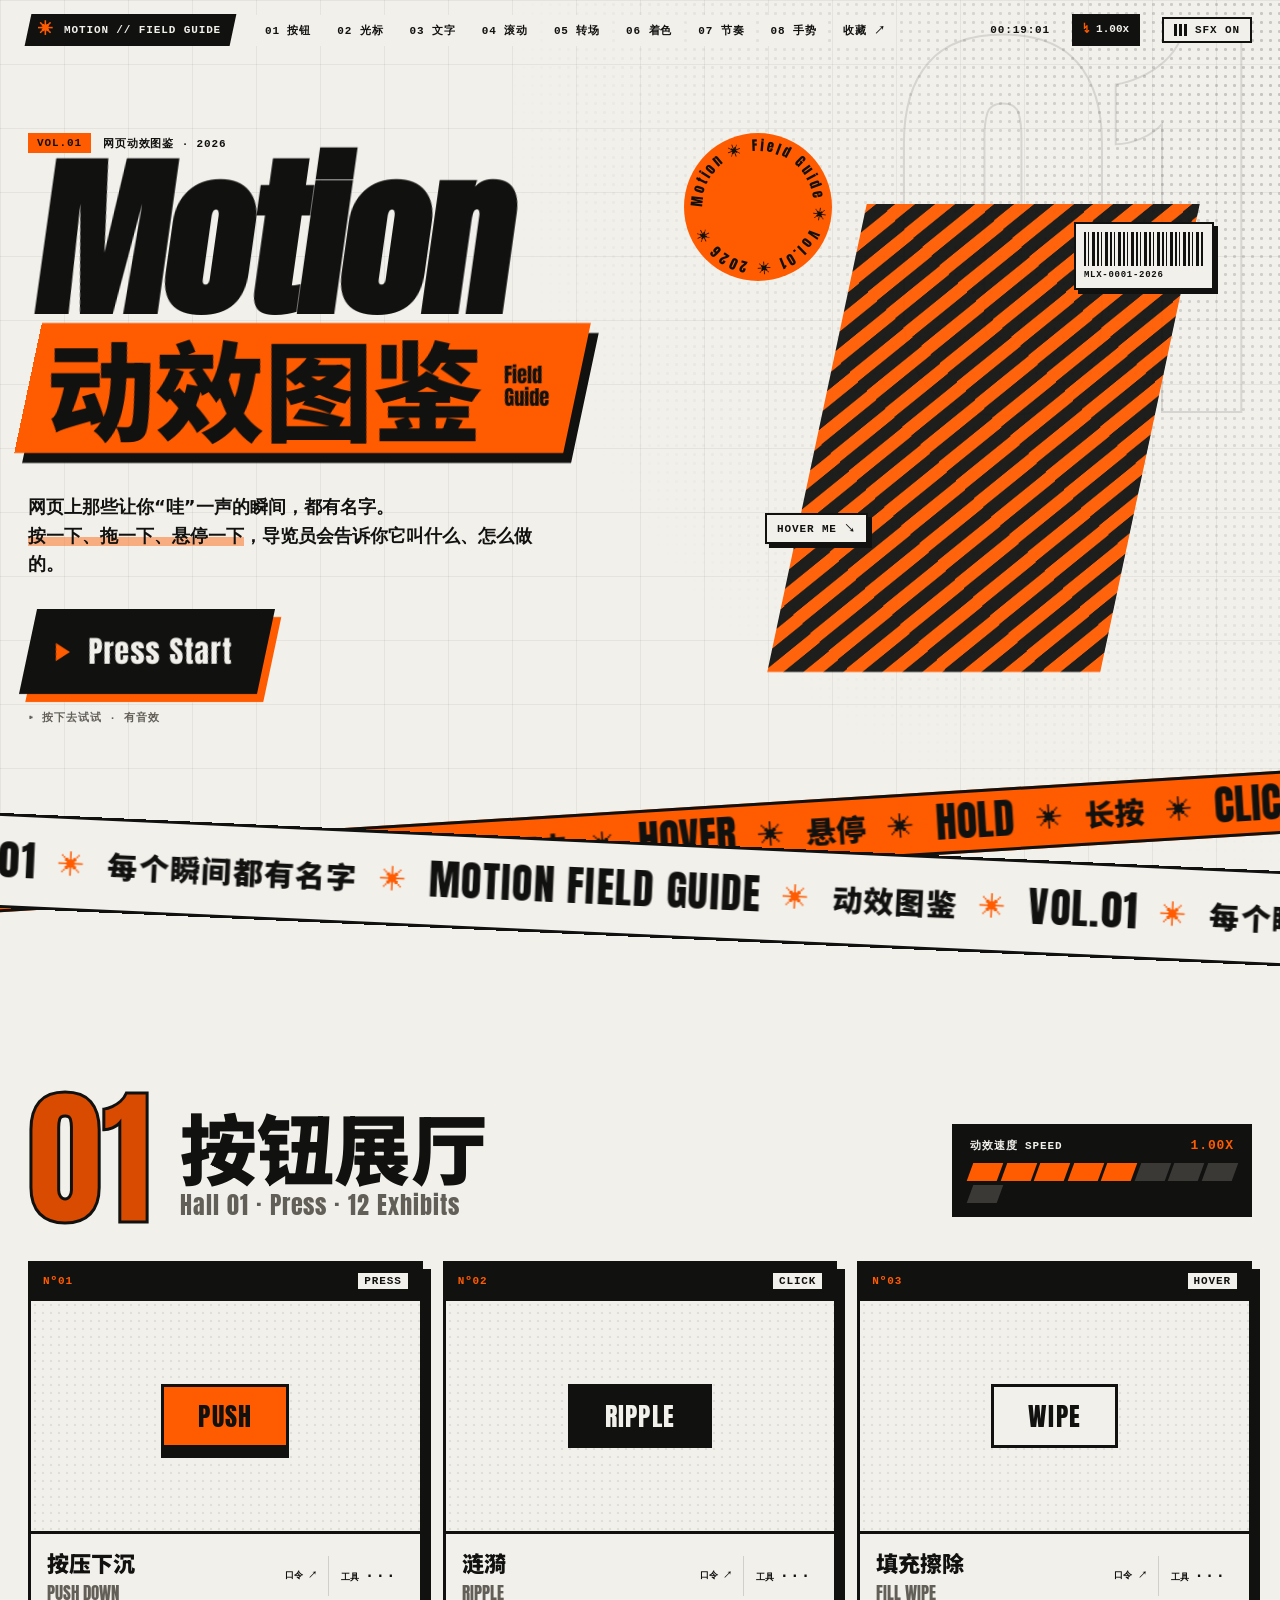
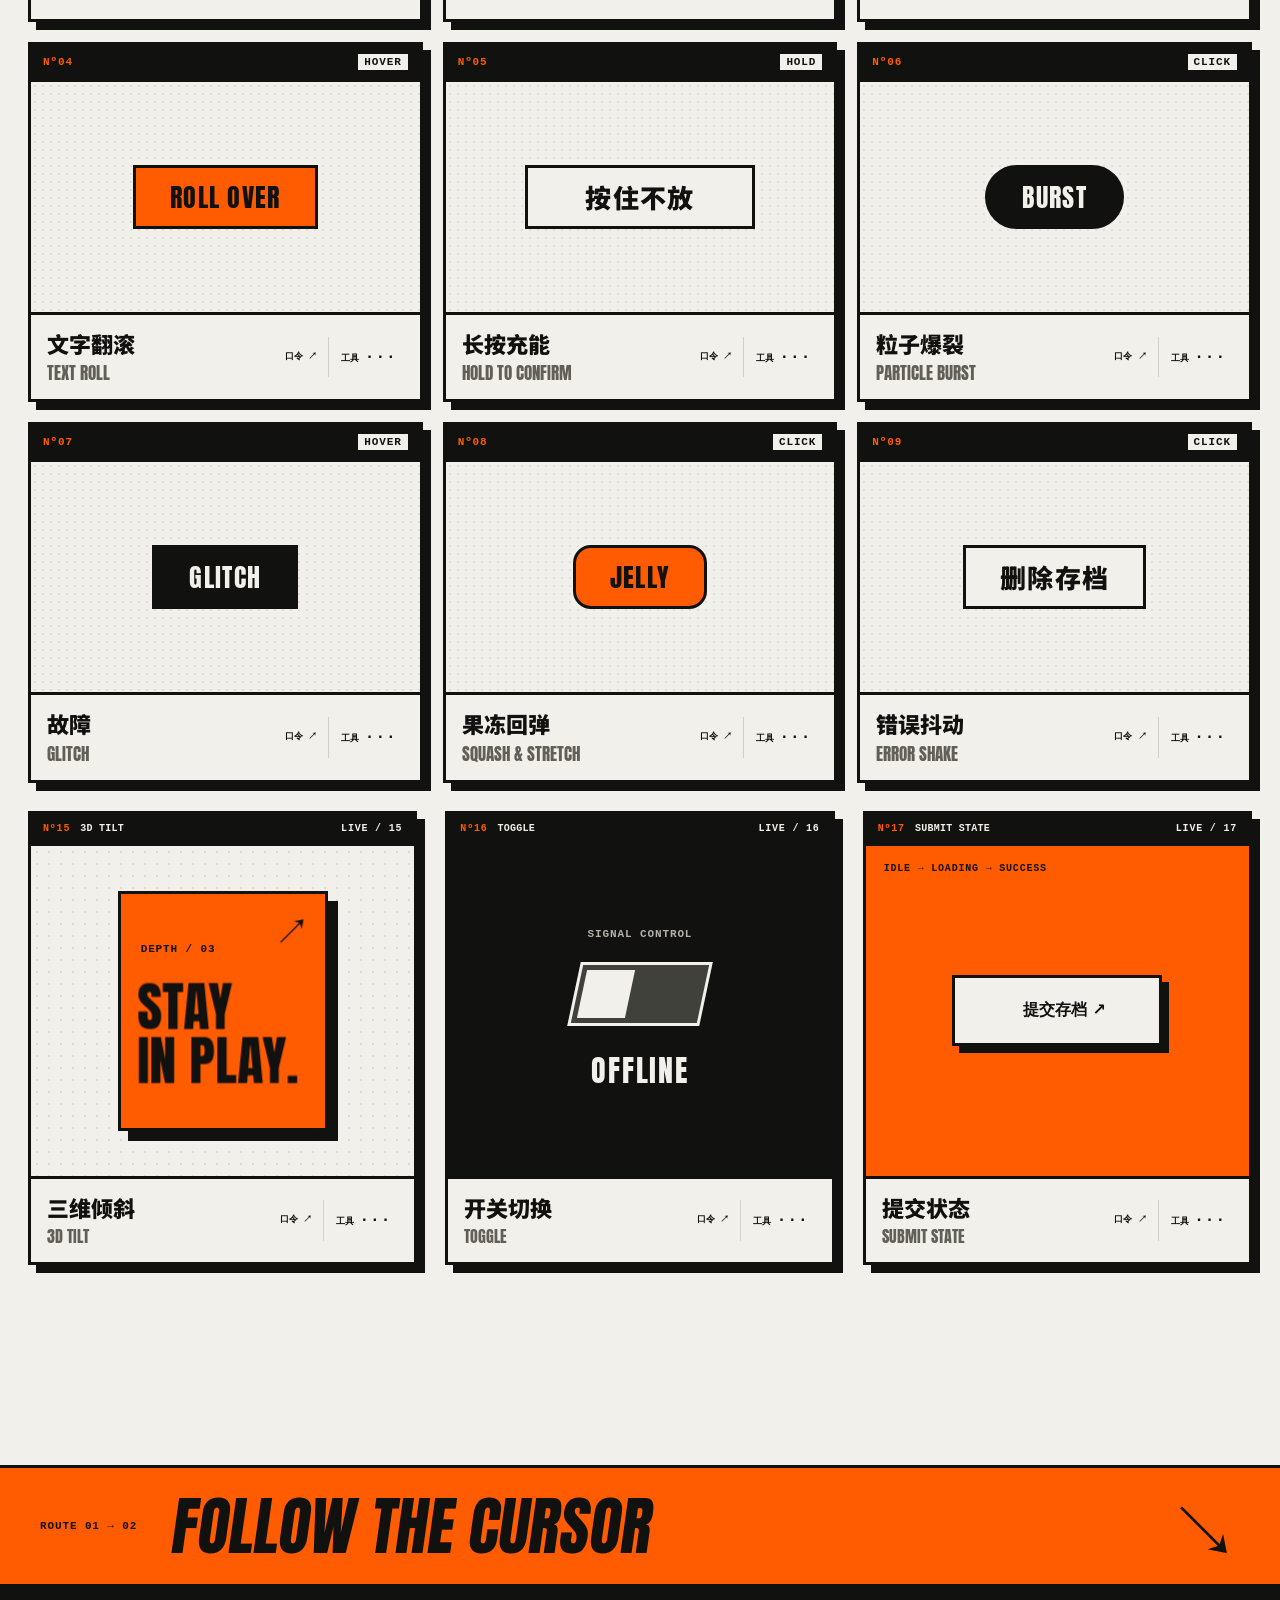
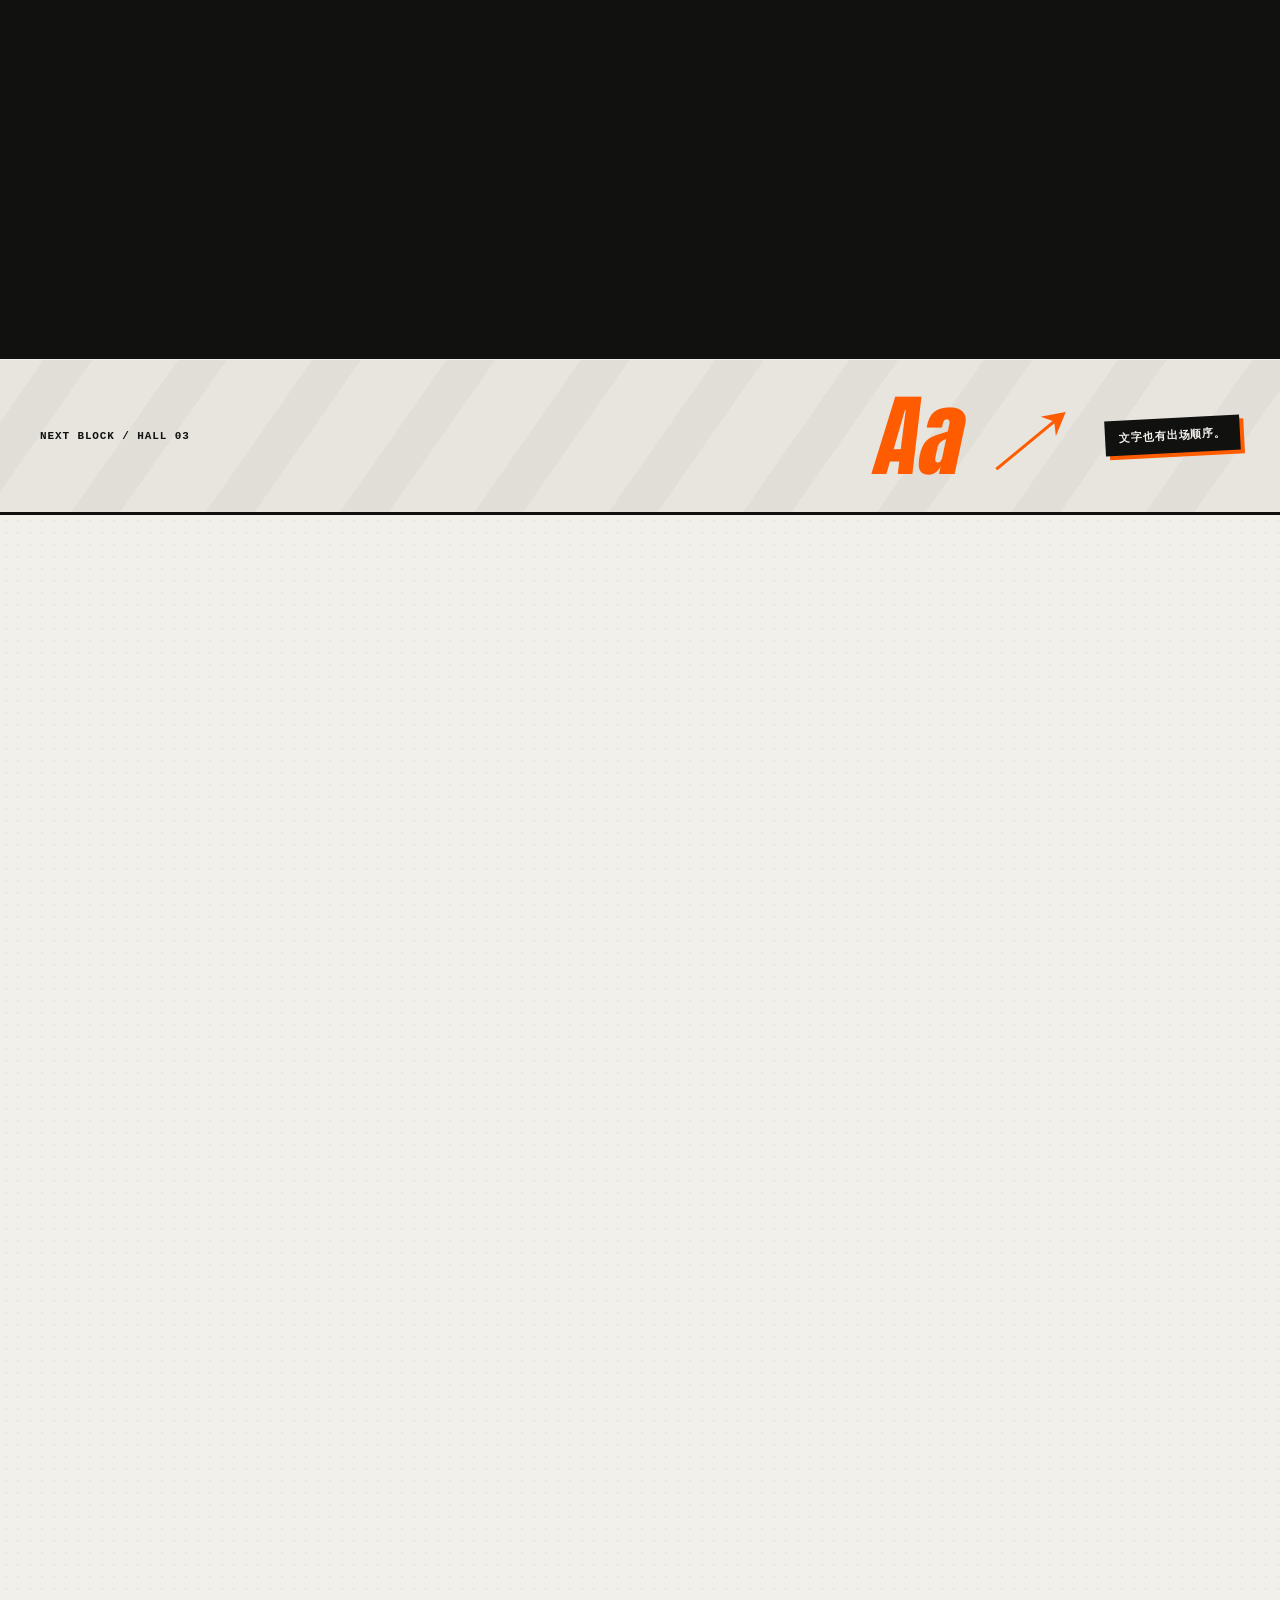
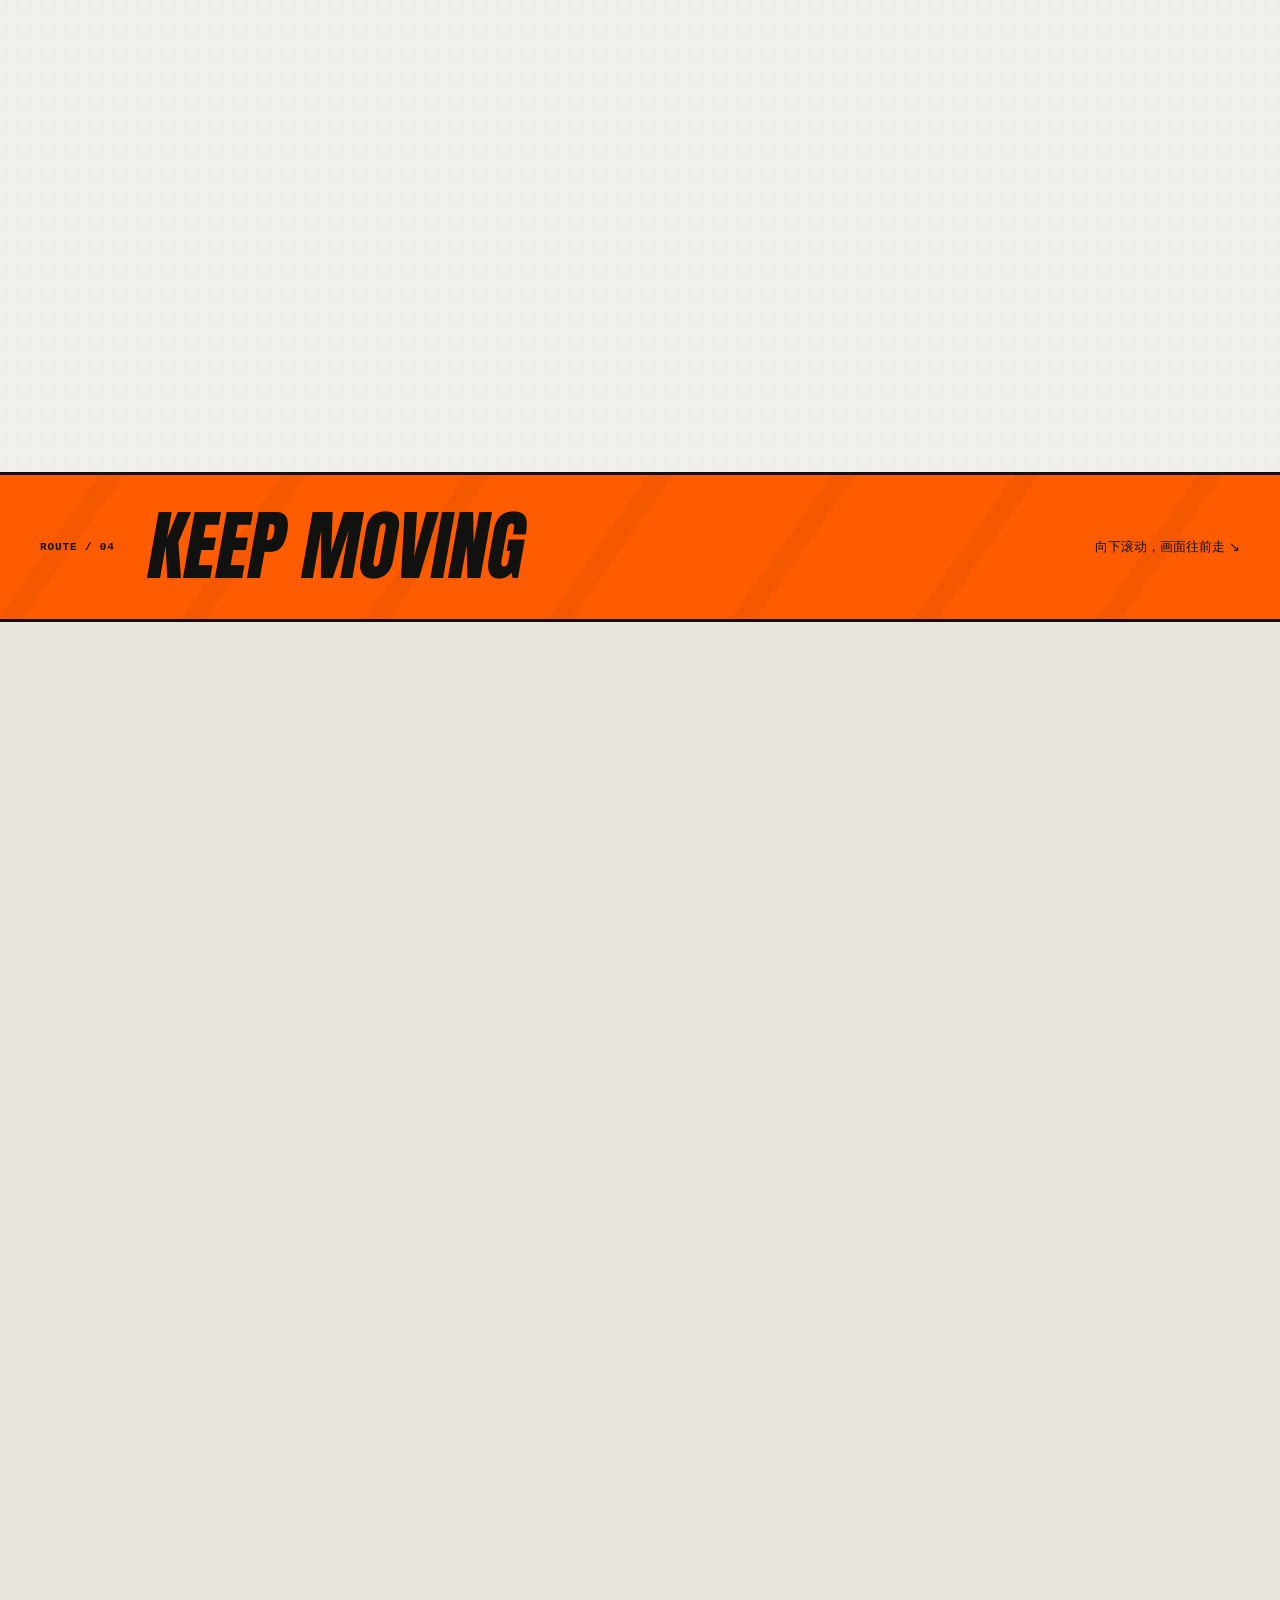
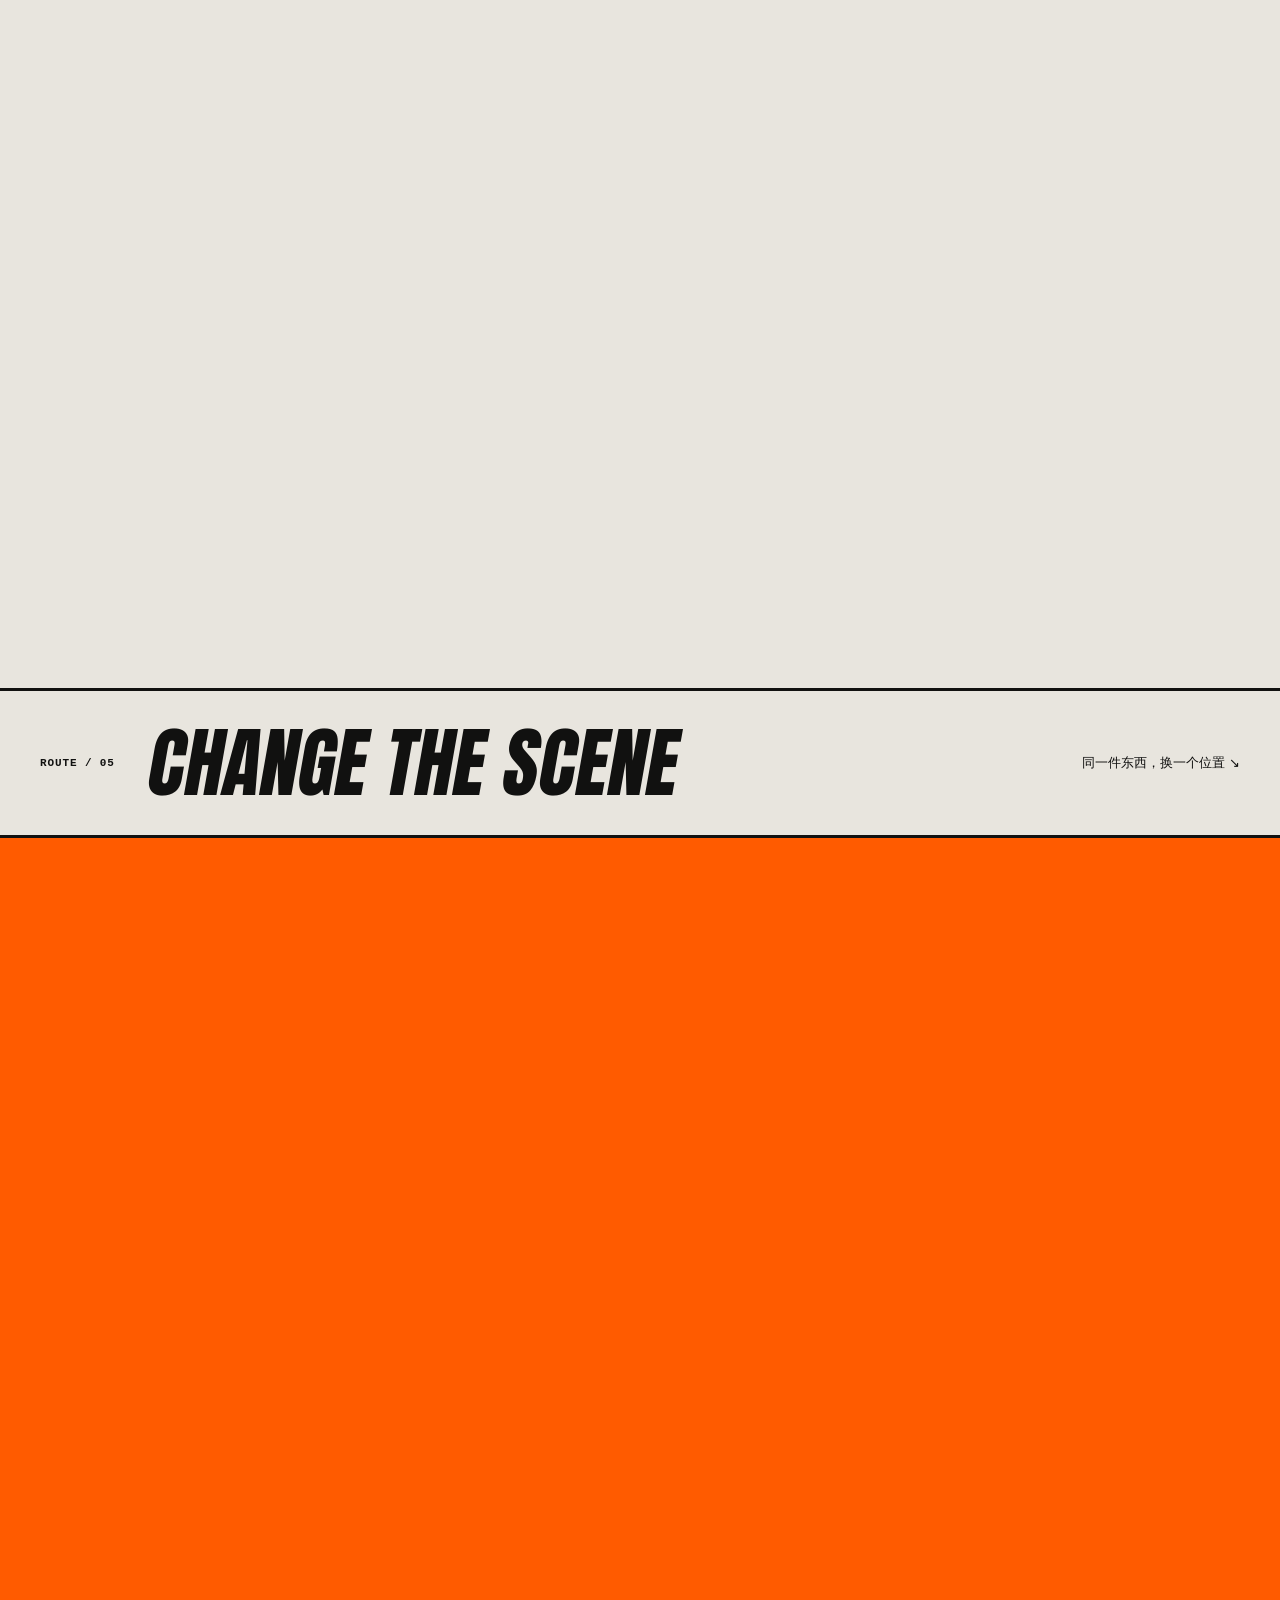
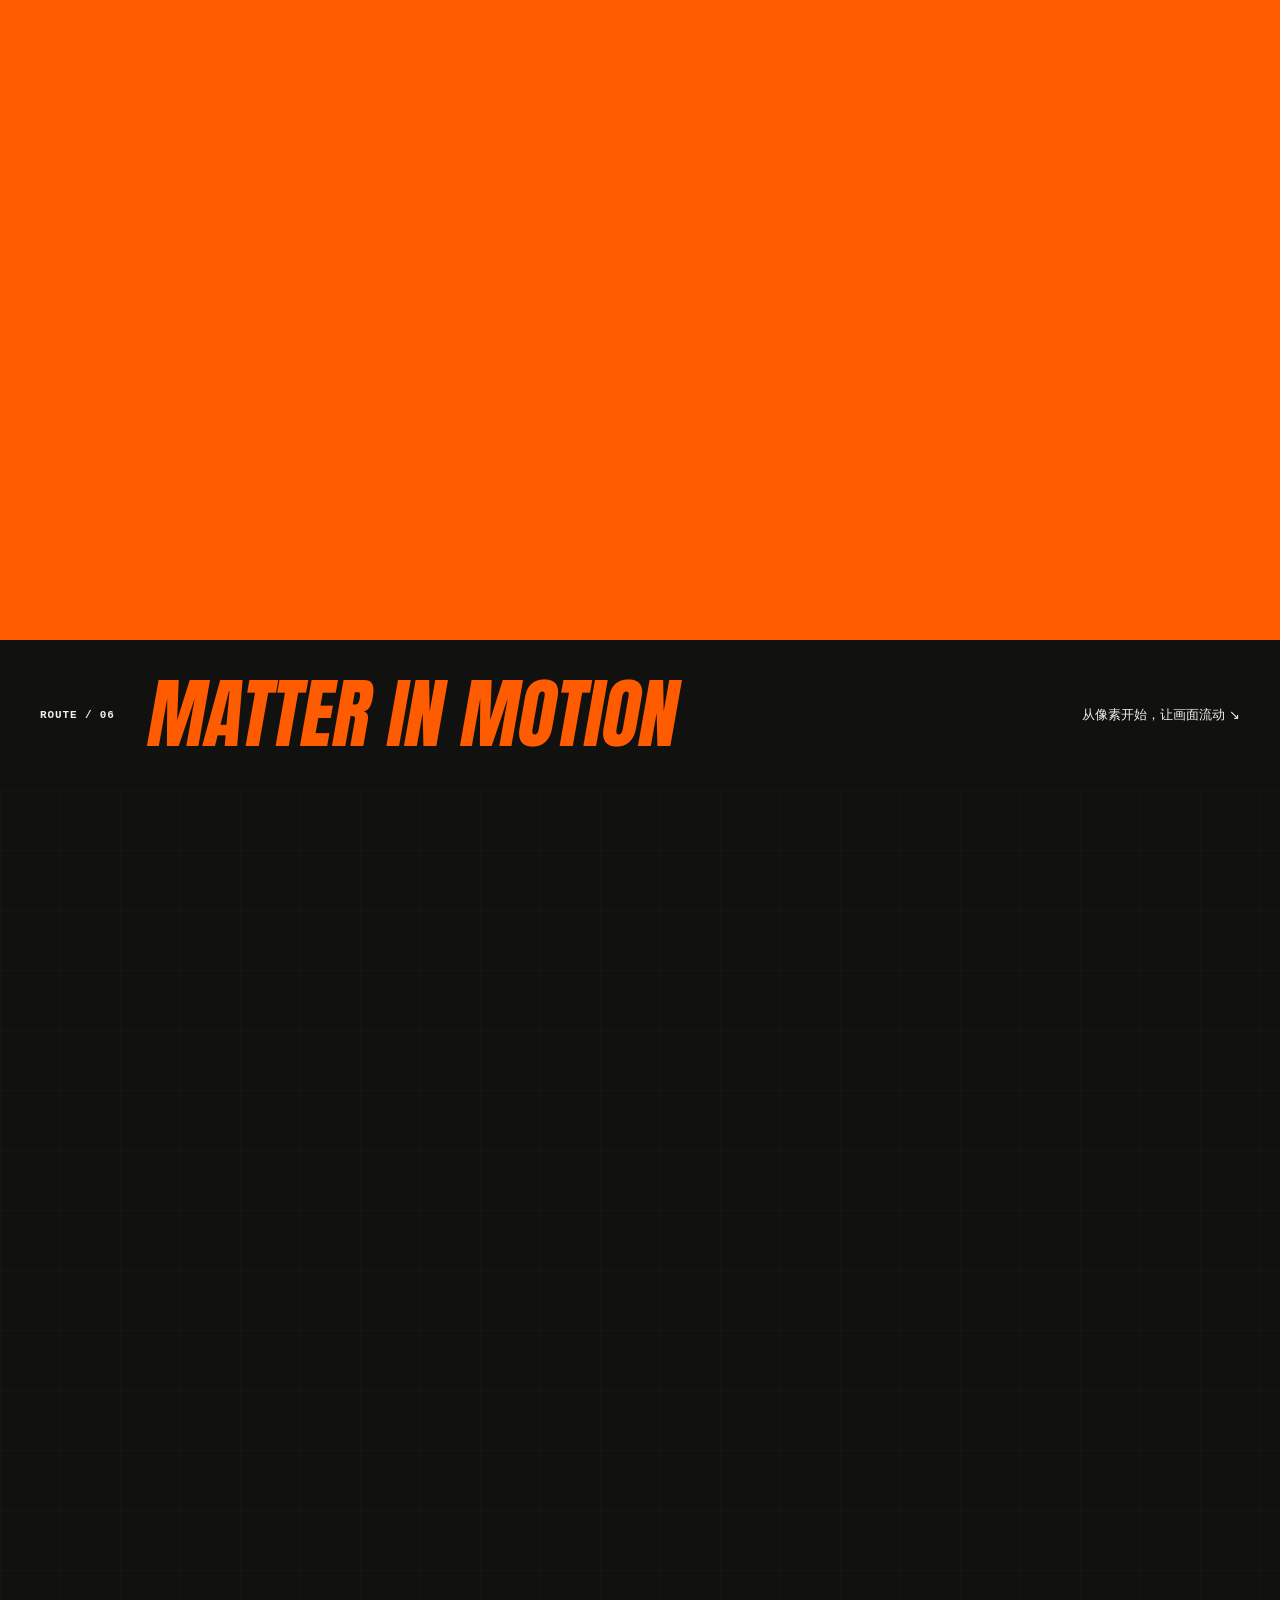
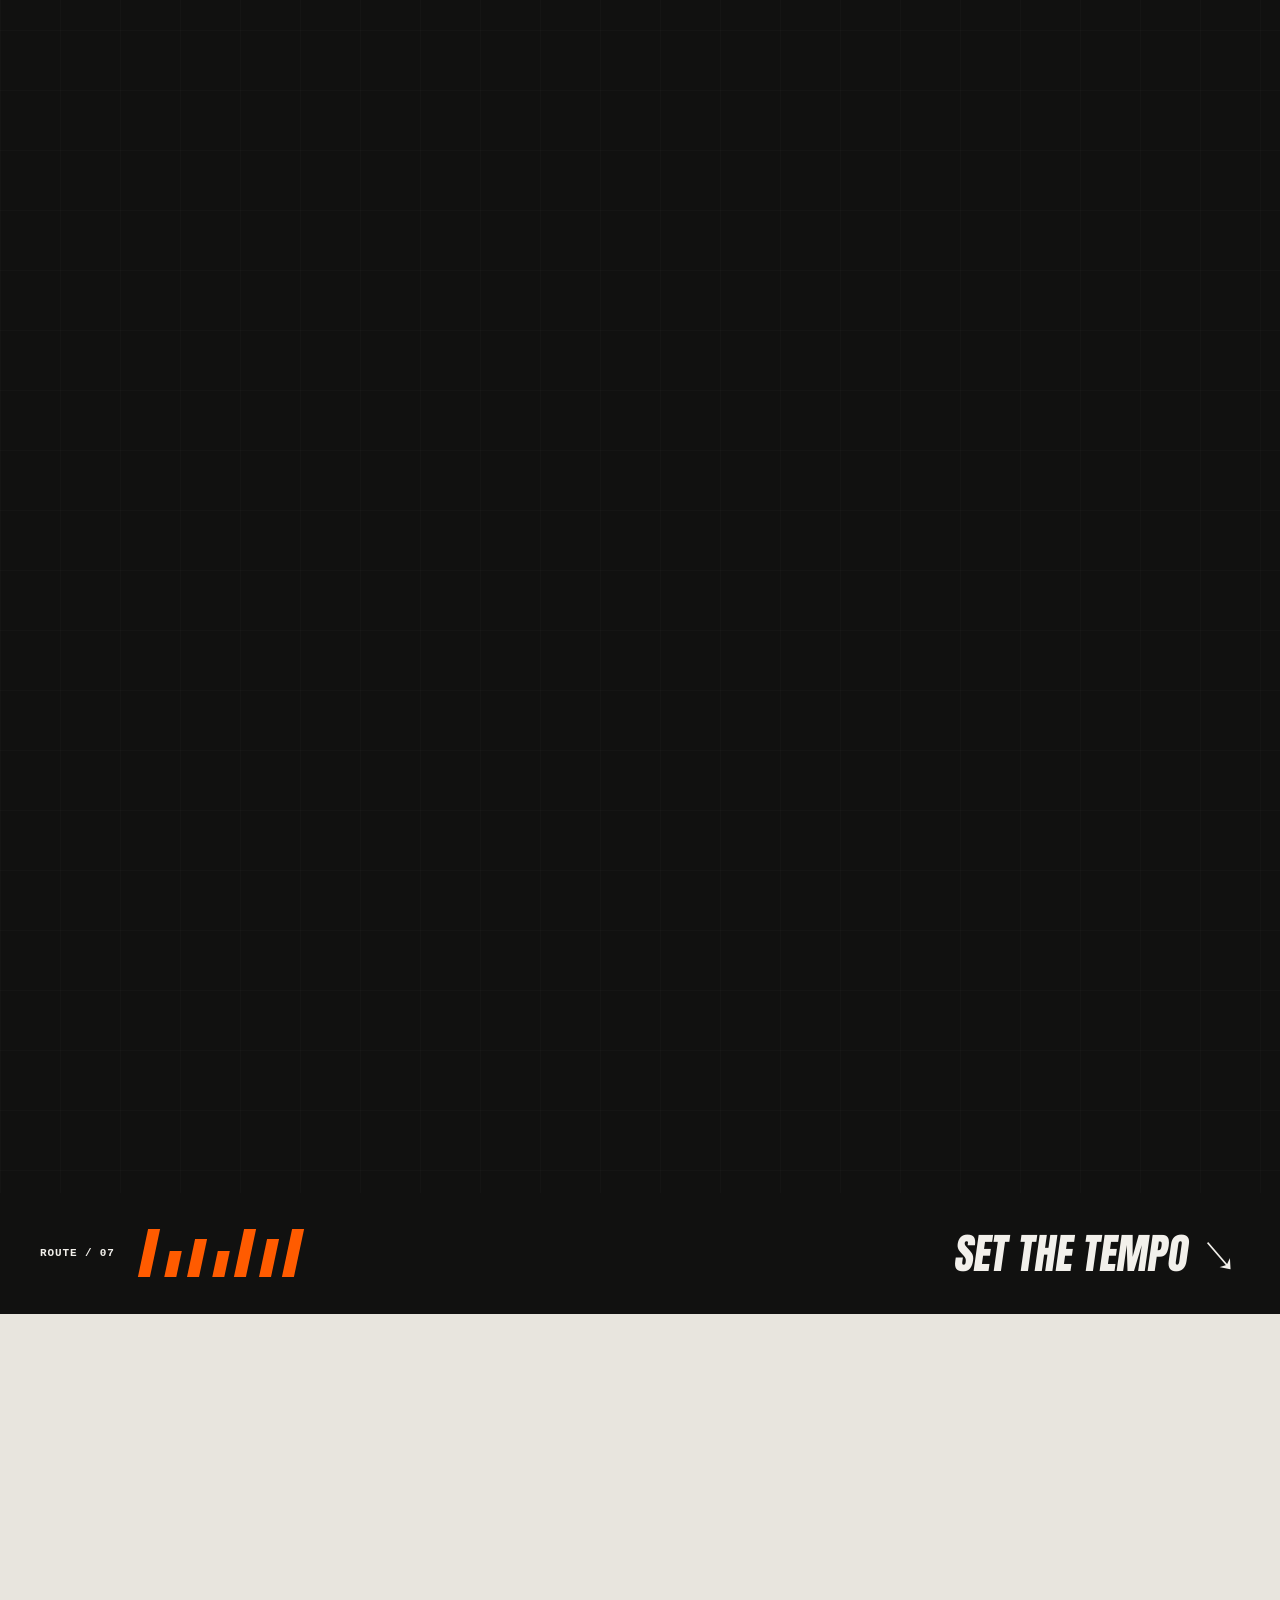
==== commit f96613ca: "修正首屏内联字体路径：标题粗体与 Anton 在页面目录下正确加载 Co-Authored-By: Claude Opus 5.5 <noreply@anthropic.com>" ====
--- a/proto/c3-city.html
+++ b/proto/c3-city.html
@@ -11,7 +11,7 @@
 <link rel="preload" as="image" href="../assets/city-web/guide-full-shadow-mobile.webp" media="(max-width:960px)" fetchpriority="high">
 <link rel="preload" as="image" href="../assets/city-web/guide-full-shadow.webp" media="(min-width:961px)" fetchpriority="high">
 <link rel="icon" href="../assets/city-mark.svg" type="image/svg+xml">
-<style id="first-paint">@font-face { font-family: 'Anton'; src: url('../../assets/fonts/Anton.woff2') format('woff2'); font-display: swap; } @font-face { font-family: 'Heavy SC'; src: url('../../assets/fonts/NotoSansSC-Hero.woff2') format('woff2'); font-weight: 900; font-display: swap; unicode-range: U+0020-007E,U+3001,U+3002,U+4E00,U+4E09,U+4E0A,U+4E0B,U+4E0E,U+4E2A,U+4E48,U+4E86,U+4E9B,U+4EA4,U+4EB2,U+4EC0,U+4EE4,U+4EE5,U+4EF6,U+4EFD,U+4F1A,U+4F60,U+500D,U+5019,U+505A,U+505C,U+5148,U+5149,U+514B,U+5168,U+516B,U+5171,U+5173,U+5178,U+518D,U+51C6,U+521D,U+5230,U+5236,U+524D,U+52A8,U+52BF,U+5341,U+5385,U+539F,U+53BB,U+53D1,U+53E3,U+53EB,U+53EF,U+53F0,U+53F3,U+540D,U+5411,U+544A,U+5458,U+547C,U+54C7,U+559C,U+55E8,U+56DB,U+56DE,U+56FE,U+5728,U+573A,U+58F0,U+590D,U+5939,U+594F,U+597D,U+5B57,U+5B83,U+5B89,U+5BFC,U+5C31,U+5C40,U+5C55,U+5E27,U+5E76,U+5EA6,U+5F00,U+5F53,U+600E,U+60AC,U+60F3,U+611F,U+6162,U+6240,U+624B,U+6253,U+628A,U+62D6,U+62DB,U+6309,U+6311,U+63A7,U+64AD,U+6536,U+653E,U+6548,U+6574,U+6587,U+65F6,U+662F,U+6682,U+6709,U+672C,U+673A,U+679C,U+67D3,U+6807,U+683C,U+6A59,U+6B21,U+6B22,U+6B65,U+6BD4,U+6E05,U+6EDA,U+73A9,U+7406,U+7528,U+7684,U+770B,U+7728,U+773C,U+7740,U+77AC,U+77E5,U+77ED,U+786E,U+7A0B,U+7A7A,U+7A7F,U+7ED9,U+7F51,U+8005,U+8036,U+80FD,U+822A,U+8272,U+8282,U+85CF,U+89C8,U+89D2,U+89E3,U+8BA4,U+8BA9,U+8BB2,U+8BC6,U+8BC9,U+8BCD,U+8BD5,U+8C03,U+8DF3,U+8F6C,U+8FC7,U+8FD9,U+8FDB,U+901F,U+9053,U+90A3,U+90FD,U+91CC,U+9274,U+949F,U+94AE,U+95ED,U+95EE,U+95F4,U+97F3,U+9875,U+9996,U+9ED1,U+FF0C,U+FF1A; }  :root { --paper: #f2f0eb; --paper2: #e8e5de; --or: #ff5b00; --ink: #111110; --grey: #625f58; --spd: 1; color-scheme: light; --disp: 'Anton', 'Heavy SC', Impact, 'Arial Narrow', sans-serif; --heavy: 'Heavy SC', 'PingFang SC', 'Hiragino Sans GB', 'Microsoft YaHei', sans-serif; --sans: 'PingFang SC', 'Hiragino Sans GB', 'Microsoft YaHei', system-ui, sans-serif; --mono: ui-monospace, 'SF Mono', Menlo, monospace; } *, *::before, *::after { box-sizing: border-box; } html, body { margin: 0; } html { scroll-behavior: smooth; } body { background: var(--paper); color: var(--ink); font-family: var(--sans); -webkit-font-smoothing: antialiased; overflow-x: hidden; } ::selection { background: var(--or); color: var(--ink); } button { font: inherit; color: inherit; cursor: pointer; } .shake-screen { animation: screenShake calc(380ms / var(--spd)) cubic-bezier(.36,.07,.19,.97); } @keyframes screenShake { 20%{transform:translate(-6px,3px)} 40%{transform:translate(5px,-4px)} 60%{transform:translate(-4px,2px)} 80%{transform:translate(2px,-1px)} } .flash { position: fixed; inset: 0; background: #fff; z-index: 999; pointer-events: none; opacity: 0; } .halftone { background-image: radial-gradient(var(--ink) 1.3px, transparent 1.7px); background-size: 9px 9px; } .hazard { background: repeating-linear-gradient(-45deg, var(--or) 0 14px, var(--ink) 14px 28px); } .mono { font-family: var(--mono); font-size: 11px; font-weight: 700; letter-spacing: .08em; text-transform: uppercase; } .hud { position: fixed; top: 0; left: 0; right: 0; z-index: 80; display: flex; align-items: center; gap: 22px; padding: calc(14px + env(safe-area-inset-top, 0px)) 28px 14px; pointer-events: none; } .hud > * { pointer-events: auto; } .hud .logo { display: flex; align-items: center; gap: 10px; background: var(--ink); color: var(--paper); padding: 7px 12px 7px 10px; transform: skewX(-12deg); } .hud .logo > * { transform: skewX(12deg); } .hud .logo i { color: var(--or); font-style: normal; font-size: 15px; } .hud .logo { text-decoration: none; } .hud.is-scrolled { background: var(--paper); border-bottom: 2px solid var(--ink); } .hud-nav { display: flex; align-items: center; gap: 6px; } .hud-nav a { text-decoration: none; color: var(--ink); padding: 7px 9px; background: var(--paper); border: 1px solid transparent; } .hud-nav a:hover { border-color: var(--ink); } .hud-nav a[aria-current=location] { background: var(--ink); color: var(--or); } .speed-toggle { display: flex; gap: 6px; align-items: center; border: 2px solid var(--ink); background: var(--ink); color: var(--paper); padding: 5px 9px; font: 700 11px/1.4 var(--mono); white-space: nowrap; } .speed-toggle > span { color: var(--or); font-size: 13px; } .speed-toggle[aria-expanded=true] { background: var(--or); color: var(--ink); } .speed-toggle[aria-expanded=true] > span { color: var(--ink); } .speed-dock { position: fixed; top: 64px; right: 28px; z-index: 85; width: 320px; border: 2px solid var(--paper); box-shadow: 6px 6px 0 var(--or); } .speed-dock[hidden] { display: none; } .speed-scale { display: flex; justify-content: space-between; color: var(--grey); font-size: 9px; margin-top: 10px; } .speed-dock p { color: var(--grey); font: 12px/1.6 var(--sans); margin: 15px 0 0; } .hud .sp { flex: 1; } .hud .clock { font-variant-numeric: tabular-nums; } .sfx { display: flex; align-items: center; gap: 8px; background: var(--paper); border: 2px solid var(--ink); padding: 5px 10px; } .sfx .bars { display: flex; gap: 2px; align-items: flex-end; height: 12px; } .sfx .bars b { width: 3px; background: var(--ink); height: 12px; transform-origin: bottom; animation: eq .8s ease-in-out infinite alternate; } .sfx .bars b:nth-child(2) { animation-delay: -.3s; } .sfx .bars b:nth-child(3) { animation-delay: -.6s; } @keyframes eq { from { transform: scaleY(.25); } to { transform: scaleY(1); } } .sfx.off .bars b { animation: none; height: 3px; background: var(--grey); } .hero { position: relative; min-height: 100vh; overflow: hidden; display: grid; grid-template-columns: 1.15fr 1fr; padding: 96px 28px 140px; } .hero .ht { position: absolute; right: 0; top: 0; width: 70vw; height: 100%; opacity: .2; -webkit-mask-image: radial-gradient(circle at 100% 10%, #000, transparent 65%); mask-image: radial-gradient(circle at 100% 10%, #000, transparent 65%); } .hero .grid { position: absolute; inset: 0; background-image: linear-gradient(rgba(17,17,16,.06) 1px, transparent 1px), linear-gradient(90deg, rgba(17,17,16,.06) 1px, transparent 1px); background-size: 64px 64px; } .big-no { position: absolute; right: 2vw; top: 6vh; font-family: var(--disp); font-size: 34vw; line-height: .8; color: transparent; -webkit-text-stroke: 2px rgba(17,17,16,.12); pointer-events: none; } .left { position: relative; z-index: 5; align-self: center; } .kicker { display: inline-flex; gap: 12px; align-items: center; margin-bottom: 18px; } .kicker .tag { background: var(--or); color: var(--ink); padding: 4px 9px; } .t1 { font-family: var(--disp); font-size: clamp(90px, 13.5vw, 230px); line-height: .82; margin: 0; letter-spacing: -.01em; transform: skewX(-8deg); transform-origin: left bottom; } .t1 span { display: inline-block; transform: translateY(110%); animation: up calc(900ms / var(--spd)) cubic-bezier(.2,.9,.2,1) forwards; } .t2 { display: inline-flex; align-items: center; gap: 22px; margin-top: 10px; background: var(--or); padding: 6px 28px 10px 18px; transform: skewX(-12deg) translateX(-140%); animation: slideIn calc(800ms / var(--spd)) cubic-bezier(.2,.9,.2,1) calc(250ms / var(--spd)) forwards; box-shadow: 10px 10px 0 var(--ink); } .t2 > * { transform: skewX(12deg); } .t2 b { font-family: var(--heavy); font-weight: 900; font-size: clamp(64px, 8.5vw, 140px); line-height: 1.05; color: var(--ink); } .t2 small { font-family: var(--disp); font-size: clamp(18px, 1.6vw, 26px); line-height: 1.1; color: var(--paper); } @keyframes up { to { transform: none; } } @keyframes slideIn { to { transform: skewX(-12deg) translateX(0); } } .lead { font-size: clamp(16px, 1.4vw, 21px); font-weight: 600; margin: 40px 0 30px; max-width: 30em; line-height: 1.6; } .lead em { font-style: normal; background: linear-gradient(transparent 58%, rgba(255,91,0,.45) 58%); } .start { position: relative; display: inline-flex; align-items: center; gap: 18px; border: 0; background: var(--ink); color: var(--paper); padding: 20px 34px 20px 28px; transform: skewX(-12deg); box-shadow: 8px 8px 0 var(--or); transition: transform calc(120ms / var(--spd)), box-shadow calc(120ms / var(--spd)); } .start > * { transform: skewX(12deg); } .start .k { font-family: var(--disp); font-size: 30px; letter-spacing: .04em; } .start .tri { width: 0; height: 0; border-left: 14px solid var(--or); border-block: 9px solid transparent; animation: blink 1s steps(2) infinite; } .start:hover { transform: skewX(-12deg) translate(-3px, -3px); box-shadow: 11px 11px 0 var(--or); } .start:active { transform: skewX(-12deg) translate(8px, 8px); box-shadow: 0 0 0 var(--or); } @keyframes blink { 50% { opacity: 0; } } .start-hint { display: block; margin-top: 16px; color: var(--grey); } .right { position: relative; z-index: 4; } .guide { position: absolute; right: -2vw; bottom: -140px; height: 96vh; max-height: 1000px; will-change: transform; } .guide img { height: 100%; width: auto; display: block; } .stripe-block { position: absolute; right: 8vw; top: 12vh; width: 26vw; height: 52vh; transform: skewX(-12deg); opacity: .95; } .badge { position: absolute; left: 0; top: 4vh; width: 150px; height: 150px; animation: spin calc(16s / var(--spd)) linear infinite; z-index: 6; } .badge circle { fill: var(--or); } .badge text { font-family: var(--disp); font-size: 13.5px; letter-spacing: 2.6px; fill: var(--ink); } @keyframes spin { to { transform: rotate(360deg); } } .sticker { position: absolute; z-index: 7; background: var(--paper); border: 2px solid var(--ink); padding: 6px 10px; box-shadow: 4px 4px 0 var(--ink); } .barcode { height: 34px; width: 120px; background: repeating-linear-gradient(90deg, var(--ink) 0 2px, transparent 2px 4px, var(--ink) 4px 5px, transparent 5px 8px, var(--ink) 8px 11px, transparent 11px 13px); } @media(max-width:960px){.hud{padding:10px 16px;gap:12px}.hud .mid,.hud .clock{display:none}.hero{grid-template-columns:1fr;padding:90px 16px 120px}.right{height:92vh;margin-top:24px}.guide{height:88vh;left:0;right:0;bottom:60px;display:flex;justify-content:center}.stripe-block{width:52vw;right:4vw;top:6vh}.t2 b{font-size:15vw}.t2{gap:14px;padding-right:18px}.badge{width:96px;height:96px}} @media(max-width:1280px){.hud .mid{display:none}} @media(max-width:760px){.hud{padding:calc(10px + env(safe-area-inset-top,0px)) 16px 10px;gap:8px;flex-wrap:wrap}.hud .logo{font-size:9px;letter-spacing:.045em;gap:7px;padding-right:9px}.hud .sfx{font-size:9px;gap:5px;padding:5px 7px}.speed-toggle{font-size:10px;padding:5px 7px}.speed-toggle>span{display:none}.hud .sp{flex:1;min-width:0}.hud-nav{display:none;order:10;width:100%}.t1 span{animation-duration:500ms}.t2{animation-duration:420ms;animation-delay:120ms}} .dialog:not(.show){visibility:hidden;content-visibility:hidden}.hall,.collect{content-visibility:auto;contain-intrinsic-size:auto 1900px} @media(prefers-reduced-motion:reduce){*,*::before,*::after{animation-duration:.01ms!important;animation-iteration-count:1!important;transition-duration:.01ms!important}.t1 span{transform:none}.t2{transform:skewX(-12deg)}.badge,.sfx .bars b,.start .tri{animation:none!important}}</style>
+<style id="first-paint">@font-face { font-family: 'Anton'; src: url('../assets/fonts/Anton.woff2') format('woff2'); font-display: swap; } @font-face { font-family: 'Heavy SC'; src: url('../assets/fonts/NotoSansSC-Hero.woff2') format('woff2'); font-weight: 900; font-display: swap; unicode-range: U+0020-007E,U+3001,U+3002,U+4E00,U+4E09,U+4E0A,U+4E0B,U+4E0E,U+4E2A,U+4E48,U+4E86,U+4E9B,U+4EA4,U+4EB2,U+4EC0,U+4EE4,U+4EE5,U+4EF6,U+4EFD,U+4F1A,U+4F60,U+500D,U+5019,U+505A,U+505C,U+5148,U+5149,U+514B,U+5168,U+516B,U+5171,U+5173,U+5178,U+518D,U+51C6,U+521D,U+5230,U+5236,U+524D,U+52A8,U+52BF,U+5341,U+5385,U+539F,U+53BB,U+53D1,U+53E3,U+53EB,U+53EF,U+53F0,U+53F3,U+540D,U+5411,U+544A,U+5458,U+547C,U+54C7,U+559C,U+55E8,U+56DB,U+56DE,U+56FE,U+5728,U+573A,U+58F0,U+590D,U+5939,U+594F,U+597D,U+5B57,U+5B83,U+5B89,U+5BFC,U+5C31,U+5C40,U+5C55,U+5E27,U+5E76,U+5EA6,U+5F00,U+5F53,U+600E,U+60AC,U+60F3,U+611F,U+6162,U+6240,U+624B,U+6253,U+628A,U+62D6,U+62DB,U+6309,U+6311,U+63A7,U+64AD,U+6536,U+653E,U+6548,U+6574,U+6587,U+65F6,U+662F,U+6682,U+6709,U+672C,U+673A,U+679C,U+67D3,U+6807,U+683C,U+6A59,U+6B21,U+6B22,U+6B65,U+6BD4,U+6E05,U+6EDA,U+73A9,U+7406,U+7528,U+7684,U+770B,U+7728,U+773C,U+7740,U+77AC,U+77E5,U+77ED,U+786E,U+7A0B,U+7A7A,U+7A7F,U+7ED9,U+7F51,U+8005,U+8036,U+80FD,U+822A,U+8272,U+8282,U+85CF,U+89C8,U+89D2,U+89E3,U+8BA4,U+8BA9,U+8BB2,U+8BC6,U+8BC9,U+8BCD,U+8BD5,U+8C03,U+8DF3,U+8F6C,U+8FC7,U+8FD9,U+8FDB,U+901F,U+9053,U+90A3,U+90FD,U+91CC,U+9274,U+949F,U+94AE,U+95ED,U+95EE,U+95F4,U+97F3,U+9875,U+9996,U+9ED1,U+FF0C,U+FF1A; }  :root { --paper: #f2f0eb; --paper2: #e8e5de; --or: #ff5b00; --ink: #111110; --grey: #625f58; --spd: 1; color-scheme: light; --disp: 'Anton', 'Heavy SC', Impact, 'Arial Narrow', sans-serif; --heavy: 'Heavy SC', 'PingFang SC', 'Hiragino Sans GB', 'Microsoft YaHei', sans-serif; --sans: 'PingFang SC', 'Hiragino Sans GB', 'Microsoft YaHei', system-ui, sans-serif; --mono: ui-monospace, 'SF Mono', Menlo, monospace; } *, *::before, *::after { box-sizing: border-box; } html, body { margin: 0; } html { scroll-behavior: smooth; } body { background: var(--paper); color: var(--ink); font-family: var(--sans); -webkit-font-smoothing: antialiased; overflow-x: hidden; } ::selection { background: var(--or); color: var(--ink); } button { font: inherit; color: inherit; cursor: pointer; } .shake-screen { animation: screenShake calc(380ms / var(--spd)) cubic-bezier(.36,.07,.19,.97); } @keyframes screenShake { 20%{transform:translate(-6px,3px)} 40%{transform:translate(5px,-4px)} 60%{transform:translate(-4px,2px)} 80%{transform:translate(2px,-1px)} } .flash { position: fixed; inset: 0; background: #fff; z-index: 999; pointer-events: none; opacity: 0; } .halftone { background-image: radial-gradient(var(--ink) 1.3px, transparent 1.7px); background-size: 9px 9px; } .hazard { background: repeating-linear-gradient(-45deg, var(--or) 0 14px, var(--ink) 14px 28px); } .mono { font-family: var(--mono); font-size: 11px; font-weight: 700; letter-spacing: .08em; text-transform: uppercase; } .hud { position: fixed; top: 0; left: 0; right: 0; z-index: 80; display: flex; align-items: center; gap: 22px; padding: calc(14px + env(safe-area-inset-top, 0px)) 28px 14px; pointer-events: none; } .hud > * { pointer-events: auto; } .hud .logo { display: flex; align-items: center; gap: 10px; background: var(--ink); color: var(--paper); padding: 7px 12px 7px 10px; transform: skewX(-12deg); } .hud .logo > * { transform: skewX(12deg); } .hud .logo i { color: var(--or); font-style: normal; font-size: 15px; } .hud .logo { text-decoration: none; } .hud.is-scrolled { background: var(--paper); border-bottom: 2px solid var(--ink); } .hud-nav { display: flex; align-items: center; gap: 6px; } .hud-nav a { text-decoration: none; color: var(--ink); padding: 7px 9px; background: var(--paper); border: 1px solid transparent; } .hud-nav a:hover { border-color: var(--ink); } .hud-nav a[aria-current=location] { background: var(--ink); color: var(--or); } .speed-toggle { display: flex; gap: 6px; align-items: center; border: 2px solid var(--ink); background: var(--ink); color: var(--paper); padding: 5px 9px; font: 700 11px/1.4 var(--mono); white-space: nowrap; } .speed-toggle > span { color: var(--or); font-size: 13px; } .speed-toggle[aria-expanded=true] { background: var(--or); color: var(--ink); } .speed-toggle[aria-expanded=true] > span { color: var(--ink); } .speed-dock { position: fixed; top: 64px; right: 28px; z-index: 85; width: 320px; border: 2px solid var(--paper); box-shadow: 6px 6px 0 var(--or); } .speed-dock[hidden] { display: none; } .speed-scale { display: flex; justify-content: space-between; color: var(--grey); font-size: 9px; margin-top: 10px; } .speed-dock p { color: var(--grey); font: 12px/1.6 var(--sans); margin: 15px 0 0; } .hud .sp { flex: 1; } .hud .clock { font-variant-numeric: tabular-nums; } .sfx { display: flex; align-items: center; gap: 8px; background: var(--paper); border: 2px solid var(--ink); padding: 5px 10px; } .sfx .bars { display: flex; gap: 2px; align-items: flex-end; height: 12px; } .sfx .bars b { width: 3px; background: var(--ink); height: 12px; transform-origin: bottom; animation: eq .8s ease-in-out infinite alternate; } .sfx .bars b:nth-child(2) { animation-delay: -.3s; } .sfx .bars b:nth-child(3) { animation-delay: -.6s; } @keyframes eq { from { transform: scaleY(.25); } to { transform: scaleY(1); } } .sfx.off .bars b { animation: none; height: 3px; background: var(--grey); } .hero { position: relative; min-height: 100vh; overflow: hidden; display: grid; grid-template-columns: 1.15fr 1fr; padding: 96px 28px 140px; } .hero .ht { position: absolute; right: 0; top: 0; width: 70vw; height: 100%; opacity: .2; -webkit-mask-image: radial-gradient(circle at 100% 10%, #000, transparent 65%); mask-image: radial-gradient(circle at 100% 10%, #000, transparent 65%); } .hero .grid { position: absolute; inset: 0; background-image: linear-gradient(rgba(17,17,16,.06) 1px, transparent 1px), linear-gradient(90deg, rgba(17,17,16,.06) 1px, transparent 1px); background-size: 64px 64px; } .big-no { position: absolute; right: 2vw; top: 6vh; font-family: var(--disp); font-size: 34vw; line-height: .8; color: transparent; -webkit-text-stroke: 2px rgba(17,17,16,.12); pointer-events: none; } .left { position: relative; z-index: 5; align-self: center; } .kicker { display: inline-flex; gap: 12px; align-items: center; margin-bottom: 18px; } .kicker .tag { background: var(--or); color: var(--ink); padding: 4px 9px; } .t1 { font-family: var(--disp); font-size: clamp(90px, 13.5vw, 230px); line-height: .82; margin: 0; letter-spacing: -.01em; transform: skewX(-8deg); transform-origin: left bottom; } .t1 span { display: inline-block; transform: translateY(110%); animation: up calc(900ms / var(--spd)) cubic-bezier(.2,.9,.2,1) forwards; } .t2 { display: inline-flex; align-items: center; gap: 22px; margin-top: 10px; background: var(--or); padding: 6px 28px 10px 18px; transform: skewX(-12deg) translateX(-140%); animation: slideIn calc(800ms / var(--spd)) cubic-bezier(.2,.9,.2,1) calc(250ms / var(--spd)) forwards; box-shadow: 10px 10px 0 var(--ink); } .t2 > * { transform: skewX(12deg); } .t2 b { font-family: var(--heavy); font-weight: 900; font-size: clamp(64px, 8.5vw, 140px); line-height: 1.05; color: var(--ink); } .t2 small { font-family: var(--disp); font-size: clamp(18px, 1.6vw, 26px); line-height: 1.1; color: var(--paper); } @keyframes up { to { transform: none; } } @keyframes slideIn { to { transform: skewX(-12deg) translateX(0); } } .lead { font-size: clamp(16px, 1.4vw, 21px); font-weight: 600; margin: 40px 0 30px; max-width: 30em; line-height: 1.6; } .lead em { font-style: normal; background: linear-gradient(transparent 58%, rgba(255,91,0,.45) 58%); } .start { position: relative; display: inline-flex; align-items: center; gap: 18px; border: 0; background: var(--ink); color: var(--paper); padding: 20px 34px 20px 28px; transform: skewX(-12deg); box-shadow: 8px 8px 0 var(--or); transition: transform calc(120ms / var(--spd)), box-shadow calc(120ms / var(--spd)); } .start > * { transform: skewX(12deg); } .start .k { font-family: var(--disp); font-size: 30px; letter-spacing: .04em; } .start .tri { width: 0; height: 0; border-left: 14px solid var(--or); border-block: 9px solid transparent; animation: blink 1s steps(2) infinite; } .start:hover { transform: skewX(-12deg) translate(-3px, -3px); box-shadow: 11px 11px 0 var(--or); } .start:active { transform: skewX(-12deg) translate(8px, 8px); box-shadow: 0 0 0 var(--or); } @keyframes blink { 50% { opacity: 0; } } .start-hint { display: block; margin-top: 16px; color: var(--grey); } .right { position: relative; z-index: 4; } .guide { position: absolute; right: -2vw; bottom: -140px; height: 96vh; max-height: 1000px; will-change: transform; } .guide img { height: 100%; width: auto; display: block; } .stripe-block { position: absolute; right: 8vw; top: 12vh; width: 26vw; height: 52vh; transform: skewX(-12deg); opacity: .95; } .badge { position: absolute; left: 0; top: 4vh; width: 150px; height: 150px; animation: spin calc(16s / var(--spd)) linear infinite; z-index: 6; } .badge circle { fill: var(--or); } .badge text { font-family: var(--disp); font-size: 13.5px; letter-spacing: 2.6px; fill: var(--ink); } @keyframes spin { to { transform: rotate(360deg); } } .sticker { position: absolute; z-index: 7; background: var(--paper); border: 2px solid var(--ink); padding: 6px 10px; box-shadow: 4px 4px 0 var(--ink); } .barcode { height: 34px; width: 120px; background: repeating-linear-gradient(90deg, var(--ink) 0 2px, transparent 2px 4px, var(--ink) 4px 5px, transparent 5px 8px, var(--ink) 8px 11px, transparent 11px 13px); } @media(max-width:960px){.hud{padding:10px 16px;gap:12px}.hud .mid,.hud .clock{display:none}.hero{grid-template-columns:1fr;padding:90px 16px 120px}.right{height:92vh;margin-top:24px}.guide{height:88vh;left:0;right:0;bottom:60px;display:flex;justify-content:center}.stripe-block{width:52vw;right:4vw;top:6vh}.t2 b{font-size:15vw}.t2{gap:14px;padding-right:18px}.badge{width:96px;height:96px}} @media(max-width:1280px){.hud .mid{display:none}} @media(max-width:760px){.hud{padding:calc(10px + env(safe-area-inset-top,0px)) 16px 10px;gap:8px;flex-wrap:wrap}.hud .logo{font-size:9px;letter-spacing:.045em;gap:7px;padding-right:9px}.hud .sfx{font-size:9px;gap:5px;padding:5px 7px}.speed-toggle{font-size:10px;padding:5px 7px}.speed-toggle>span{display:none}.hud .sp{flex:1;min-width:0}.hud-nav{display:none;order:10;width:100%}.t1 span{animation-duration:500ms}.t2{animation-duration:420ms;animation-delay:120ms}} .dialog:not(.show){visibility:hidden;content-visibility:hidden}.hall,.collect{content-visibility:auto;contain-intrinsic-size:auto 1900px} @media(prefers-reduced-motion:reduce){*,*::before,*::after{animation-duration:.01ms!important;animation-iteration-count:1!important;transition-duration:.01ms!important}.t1 span{transform:none}.t2{transform:skewX(-12deg)}.badge,.sfx .bars b,.start .tri{animation:none!important}}</style>
 <link rel="stylesheet" href="c3/core.css" media="print" onload="this.media='all'">
 <noscript><link rel="stylesheet" href="c3/core.css"></noscript>
 <link rel="stylesheet" href="c3/halls.css" media="print" onload="this.media='all'">
--- a/proto/c3/phase3.css
+++ b/proto/c3/phase3.css
@@ -16,17 +16,17 @@
 .pin-route-notes .mono{font-size:10px}
 .reveal-underlay{position:absolute;inset:0;padding:30px;background:var(--paper2);display:flex;flex-direction:column;justify-content:center;color:var(--ink);overflow:hidden}
 .reveal-underlay>b{font:clamp(70px,7vw,105px)/.9 var(--disp);color:transparent;-webkit-text-stroke:1.5px var(--ink);transform:skewX(-8deg)}
-.reveal-underlay>.mono{position:absolute;top:60px;font-size:9px;color:#747168}.reveal-underlay>i{position:absolute;right:25px;bottom:35px;color:var(--or);font:100px var(--disp);font-style:normal}.reveal-underlay>small{position:absolute;left:30px;bottom:30px;font-size:12px}.reveal-stage>.stage-label{color:var(--or);z-index:3}
+.reveal-underlay>.mono{position:absolute;top:60px;font-size:9px;color:#625f58}.reveal-underlay>i{position:absolute;right:25px;bottom:35px;color:var(--or);font:100px var(--disp);font-style:normal}.reveal-underlay>small{position:absolute;left:30px;bottom:30px;font-size:12px}.reveal-stage>.stage-label{color:var(--or);z-index:3}
 @media(max-width:760px){.scroll-grid{grid-template-columns:1fr}.pin-route{grid-template-columns:1fr}.pin-card .pinned-stage{height:320px;top:100px;border-right:0;border-bottom:1px solid #f2f0eb30}.pin-backdrop{inset:0;padding:24px;justify-content:center}.pin-backdrop>b{font-size:90px}.pin-route-notes{grid-column:1;padding-top:320px}.pin-route-notes li{min-height:180px;padding:25px 24px}.pin-route-notes b{font-size:27px}.pin-route-notes li>p{max-width:250px}.pin-route-notes i{font-size:66px}.pin-title{font-size:60px}.reveal-underlay{padding:24px}.reveal-underlay>b{font-size:70px}}
 @media(prefers-reduced-motion:reduce){.pin-card .pinned-stage{position:relative;top:0}.pin-route-notes{padding-top:0}.pin-route{min-height:0}.pin-backdrop{display:none}}
 /* Hall 07: a timing workbench with signal lines, graph paper and route markers. */
 .timing-crossing{display:flex;gap:28px;align-items:center;background:var(--ink);color:var(--paper);padding:26px 40px;border-block:3px solid var(--ink);overflow:hidden}.timing-crossing>div{display:flex;align-items:end;gap:12px;height:48px;flex:1}.timing-crossing i{display:block;width:12px;height:100%;background:var(--or);transform:skewX(-12deg)}.timing-crossing i:nth-child(2n){height:55%}.timing-crossing i:nth-child(3n){height:80%}.timing-crossing>b{font:42px var(--disp);transform:skewX(-8deg)}
-.timing-hall{padding-top:100px;padding-bottom:100px;background:var(--paper2);contain-intrinsic-size:auto 2200px}.timing-manifest{display:grid;grid-template-columns:1fr auto;gap:20px;border-block:2px solid var(--ink);padding:28px 0;margin-bottom:38px}.timing-manifest>b{font:clamp(64px,9vw,128px)/.92 var(--disp);transform:skewX(-8deg)}.timing-manifest b span{color:var(--or)}.timing-manifest>p{align-self:end;font-size:14px;line-height:1.8;max-width:240px}.timing-manifest>.mono{grid-column:1/-1;color:#747168;font-size:10px}
-.timing-grid{display:grid;grid-template-columns:repeat(2,minmax(0,1fr));gap:32px;align-items:start}.timing-card:hover{transform:none;box-shadow:8px 8px 0 var(--ink)}.easing-card,.stagger-card{grid-column:1/-1}.timing-controls{grid-template-columns:repeat(2,minmax(0,1fr));min-height:76px}.timing-controls:empty{display:none}.timing-card .demo-stage{height:350px}.timing-card .stage-label{color:#747168;font-size:10px}.timing-card .demo-readout{font-variant-numeric:tabular-nums;min-width:0}
-.timing-card .easing-stage{display:grid;grid-template-columns:minmax(0,1fr) 320px;height:490px;padding:45px 28px 20px;gap:30px;background:var(--paper)}.easing-lanes{display:grid;grid-template-rows:repeat(6,1fr);min-width:0}.ease-lane{display:grid;grid-template-columns:112px minmax(80px,1fr) 86px;align-items:center;gap:20px;border-bottom:1px solid #11111018}.ease-lane:last-child{border:0;background:#ff5b0012;margin-inline:-10px;padding-inline:10px}.ease-label{display:flex;flex-direction:column;gap:7px}.ease-label>b{font-size:14px}.ease-label>.mono{font-size:8px;letter-spacing:.04em;color:#747168}.ease-track{height:38px;position:relative;border-block:1px solid #11111015;background:linear-gradient(to right,#11111008 1px,transparent 1px);background-size:25% 100%}.ease-track>i{position:absolute;left:0;top:7px;width:24px;height:24px;background:var(--ink);border:2px solid var(--ink);box-shadow:3px 3px 0 var(--or);will-change:transform}.ease-lane:last-child .ease-track>i{background:var(--or);box-shadow:3px 3px 0 var(--ink)}.ease-track>span{position:absolute;left:0;bottom:-15px;font-size:7px;color:#747168}.mini-curve{width:80px;height:66px;overflow:visible}.curve-axis{stroke:#11111025;stroke-width:1;fill:none}.curve-path{stroke:var(--ink);stroke-width:1.5;fill:none}.mini-curve>circle{fill:var(--or);stroke:var(--paper);stroke-width:1.5}
+.timing-hall{padding-top:100px;padding-bottom:100px;background:var(--paper2);contain-intrinsic-size:auto 2200px}.timing-manifest{display:grid;grid-template-columns:1fr auto;gap:20px;border-block:2px solid var(--ink);padding:28px 0;margin-bottom:38px}.timing-manifest>b{font:clamp(64px,9vw,128px)/.92 var(--disp);transform:skewX(-8deg)}.timing-manifest b span{color:var(--or)}.timing-manifest>p{align-self:end;font-size:14px;line-height:1.8;max-width:240px}.timing-manifest>.mono{grid-column:1/-1;color:#625f58;font-size:10px}
+.timing-grid{display:grid;grid-template-columns:repeat(2,minmax(0,1fr));gap:32px;align-items:start}.timing-card:hover{transform:none;box-shadow:8px 8px 0 var(--ink)}.easing-card,.stagger-card{grid-column:1/-1}.timing-controls{grid-template-columns:repeat(2,minmax(0,1fr));min-height:76px}.timing-controls:empty{display:none}.timing-card .demo-stage{height:350px}.timing-card .stage-label{color:#625f58;font-size:10px}.timing-card .demo-readout{font-variant-numeric:tabular-nums;min-width:0}
+.timing-card .easing-stage{display:grid;grid-template-columns:minmax(0,1fr) 320px;height:490px;padding:45px 28px 20px;gap:30px;background:var(--paper)}.easing-lanes{display:grid;grid-template-rows:repeat(6,1fr);min-width:0}.ease-lane{display:grid;grid-template-columns:112px minmax(80px,1fr) 86px;align-items:center;gap:20px;border-bottom:1px solid #11111018}.ease-lane:last-child{border:0;background:#ff5b0012;margin-inline:-10px;padding-inline:10px}.ease-label{display:flex;flex-direction:column;gap:7px}.ease-label>b{font-size:14px}.ease-label>.mono{font-size:8px;letter-spacing:.04em;color:#625f58}.ease-track{height:38px;position:relative;border-block:1px solid #11111015;background:linear-gradient(to right,#11111008 1px,transparent 1px);background-size:25% 100%}.ease-track>i{position:absolute;left:0;top:7px;width:24px;height:24px;background:var(--ink);border:2px solid var(--ink);box-shadow:3px 3px 0 var(--or);will-change:transform}.ease-lane:last-child .ease-track>i{background:var(--or);box-shadow:3px 3px 0 var(--ink)}.ease-track>span{position:absolute;left:0;bottom:-15px;font-size:7px;color:#625f58}.mini-curve{width:80px;height:66px;overflow:visible}.curve-axis{stroke:#11111025;stroke-width:1;fill:none}.curve-path{stroke:var(--ink);stroke-width:1.5;fill:none}.mini-curve>circle{fill:var(--or);stroke:var(--paper);stroke-width:1.5}
 .bezier-console{background:var(--ink);color:var(--paper);padding:20px 20px 14px;align-self:stretch;min-width:0;display:flex;flex-direction:column}.bezier-console>.mono{font-size:9px;color:var(--or)}.bezier-graph{display:block;width:100%;max-height:240px;aspect-ratio:280/270;overflow:visible;margin-top:4px}.bezier-axis{stroke:#f2f0eb55;fill:none}.bezier-line{stroke:var(--or);stroke-width:3;fill:none}.bezier-guides{stroke:#f2f0eb80;stroke-width:1;stroke-dasharray:4 4;fill:none}.bezier-traveler{fill:var(--paper);stroke:var(--or);stroke-width:2}.bezier-handle{fill:var(--or);stroke:var(--paper);stroke-width:2;cursor:grab;touch-action:none}.bezier-handle:focus-visible{outline:none;stroke-width:5}.bezier-handle:active{cursor:grabbing}.bezier-graph text{font:8px var(--mono);fill:#a5a199;letter-spacing:.03em}.bezier-values{display:grid;grid-template-columns:repeat(4,1fr);gap:7px;margin:0 0 14px}.bezier-values label{font-size:8px;color:#a5a199;letter-spacing:0}.bezier-values input{display:block;width:100%;margin-top:6px;background:#242421;color:var(--paper);border:1px solid #f2f0eb40;padding:6px 3px;font:10px var(--mono)}.bezier-presets,.spring-presets{display:flex;gap:6px}.bezier-presets button,.spring-presets button{background:transparent;border:1px solid #f2f0eb40;color:var(--paper);font-size:11px;padding:7px 13px}.bezier-presets button:hover,.bezier-presets button[aria-pressed=true]{background:var(--or);color:var(--ink);border-color:var(--or)}.bezier-console p{font-size:11px;line-height:1.8;margin:14px 0 0;color:#a5a199}
 .spring-stage{background:var(--ink);color:var(--paper);isolation:isolate}.spring-stage>.stage-label{color:#a5a199}.spring-origin{position:absolute;left:50%;top:46%;width:130px;height:150px;transform:translate(-50%,-50%) skewX(-8deg);border:1px dashed #f2f0eb50}.spring-object{position:absolute;left:50%;top:46%;width:130px;height:150px;background:var(--or);border:2px solid var(--paper);color:var(--ink);transform:translate(-50%,-50%) skewX(-8deg);box-shadow:6px 6px 0 #f2f0eb25;will-change:transform;display:flex;flex-direction:column;justify-content:space-between;padding:13px}.spring-object>.mono{font-size:8px}.spring-object>b{font:80px/.8 var(--disp)}.spring-object>small{font-size:11px}.spring-floor{position:absolute;bottom:68px;left:20px;right:20px;text-align:center;font-size:9px;color:#a5a199;letter-spacing:.1em}.spring-presets{position:absolute;bottom:20px;left:0;right:0;justify-content:center}.spring-presets button[aria-pressed=true],.spring-presets button:hover{background:var(--or);color:var(--ink);border-color:var(--or)}
-.duration-stage{padding:60px 24px 45px;background:var(--paper)}.duration-lanes{display:flex;flex-direction:column;justify-content:space-between;height:100%;width:100%;gap:24px}.duration-lane{display:grid;grid-template-columns:62px minmax(80px,1fr) 84px;gap:15px;align-items:center;background:none;border:0;padding:0;width:100%;text-align:left}.duration-lane>.mono{font-size:13px;letter-spacing:0;color:var(--ink)}.duration-lane>small{font-size:11px;color:#747168}.duration-track{position:relative;height:42px;border-bottom:1px solid #11111025;background:linear-gradient(to right,#11111010 1px,transparent 1px);background-size:25% 100%}.duration-track>i{display:block;width:30px;height:30px;background:var(--or);border:2px solid var(--ink);position:absolute;top:4px;left:0;box-shadow:3px 3px 0 var(--ink);will-change:transform}.duration-caption{position:absolute;bottom:20px;left:24px;right:24px;font-size:8px;color:#747168}.duration-controls{grid-template-columns:1fr}
+.duration-stage{padding:60px 24px 45px;background:var(--paper)}.duration-lanes{display:flex;flex-direction:column;justify-content:space-between;height:100%;width:100%;gap:24px}.duration-lane{display:grid;grid-template-columns:62px minmax(80px,1fr) 84px;gap:15px;align-items:center;background:none;border:0;padding:0;width:100%;text-align:left}.duration-lane>.mono{font-size:13px;letter-spacing:0;color:var(--ink)}.duration-lane>small{font-size:11px;color:#625f58}.duration-track{position:relative;height:42px;border-bottom:1px solid #11111025;background:linear-gradient(to right,#11111010 1px,transparent 1px);background-size:25% 100%}.duration-track>i{display:block;width:30px;height:30px;background:var(--or);border:2px solid var(--ink);position:absolute;top:4px;left:0;box-shadow:3px 3px 0 var(--ink);will-change:transform}.duration-caption{position:absolute;bottom:20px;left:24px;right:24px;font-size:8px;color:#625f58}.duration-controls{grid-template-columns:1fr}
 .timing-card .stagger-stage{height:270px;padding:65px 28px 50px;background:var(--or);display:flex;flex-direction:column;justify-content:center}.stagger-stage>.stage-label{color:var(--ink)}.stagger-cards{display:grid;grid-template-columns:repeat(8,minmax(0,1fr));gap:12px;width:100%}.stagger-item{height:126px;background:var(--paper);border:2px solid var(--ink);box-shadow:4px 4px 0 var(--ink);position:relative;padding:10px;display:flex;align-items:center;justify-content:center;will-change:transform,opacity}.stagger-item>.mono{position:absolute;top:8px;left:8px;font-size:8px}.stagger-item>b{font:900 clamp(25px,4vw,56px)/1 var(--heavy)}.stagger-item>i{position:absolute;right:7px;bottom:6px;font:22px var(--disp);font-style:normal}.stagger-axis{display:flex;gap:12px;align-items:center;margin-top:22px;font-size:8px}.stagger-axis>i{height:1px;flex:1;background:var(--ink)}.timing-select{appearance:none;border:1px solid var(--ink);background:var(--paper);color:var(--ink);font:12px var(--sans);padding:9px;min-width:0;width:100%;grid-column:1/-1;cursor:pointer}.timing-select:focus-visible{outline:2px solid var(--or);outline-offset:3px}.timing-card .lab-ctl{align-items:center}
 .slots{grid-template-columns:repeat(7,minmax(0,1fr))}.hud-nav{min-width:0}.hud-nav a{white-space:nowrap}
 @media(max-width:1200px){.hud .clock{display:none}.hud{gap:10px}.hud-nav{gap:0}.hud-nav a{padding-inline:5px;font-size:9px}}
@@ -34,8 +34,8 @@
 .easing-lanes{width:100%}.bezier-console{width:100%}
 .dialog{visibility:hidden;transition:transform calc(420ms / var(--spd)) cubic-bezier(.2,.9,.2,1.15),visibility 0s calc(420ms / var(--spd))}.dialog.show{visibility:visible;transition-delay:0s}
 @media(max-width:760px){.timing-card .easing-stage{height:auto;min-height:0}.timing-controls{min-height:76px}}
-.phrase-return{scroll-margin-top:110px;display:grid;grid-template-columns:1fr 1.8fr;border:3px solid var(--ink);box-shadow:8px 8px 0 var(--ink);margin:0 0 38px;background:var(--paper)}.phrase-intro{position:relative;padding:30px 28px;background:var(--ink);color:var(--paper);overflow:hidden}.phrase-intro>.mono{font-size:9px;color:var(--or)}.phrase-intro h4{font:900 clamp(25px,2.6vw,40px)/1.2 var(--heavy);margin:22px 0 14px}.phrase-intro p{font-size:13px;line-height:1.8;margin:0}.phrase-intro>i{position:absolute;right:20px;bottom:8px;font:100px var(--disp);font-style:normal;color:var(--or);opacity:.45}.phrase-return form{padding:28px;min-width:0;display:flex;flex-direction:column;gap:12px}.phrase-return label{font-size:10px}.phrase-return textarea{width:100%;resize:vertical;min-height:96px;max-height:240px;padding:15px;background:var(--paper2);color:var(--ink);border:1px solid var(--ink);font:13px/1.8 var(--mono);border-radius:0;overflow-wrap:anywhere}.phrase-return textarea:focus-visible{outline:3px solid var(--or);outline-offset:3px}.phrase-return textarea::placeholder{color:#747168;font:12px/1.8 var(--sans)}.phrase-actions{display:flex;align-items:center;gap:12px;flex-wrap:wrap}.phrase-actions button{padding:11px 17px;border:2px solid var(--ink);font-size:11px;min-height:40px;cursor:pointer}.phrase-submit{background:var(--or);color:var(--ink);box-shadow:3px 3px 0 var(--ink)}.phrase-submit:active{transform:translate(3px,3px);box-shadow:none}.phrase-submit:disabled{opacity:.6;cursor:wait}.phrase-example{background:transparent;color:var(--ink)}.phrase-actions>span{font-size:8px;color:#747168;margin-left:auto}.phrase-status{font-size:12px;line-height:1.7;min-height:22px;margin:3px 0 0;color:#747168;overflow-wrap:anywhere}.phrase-return[data-state=error] textarea{border:2px solid var(--or)}.phrase-return[data-state=error] .phrase-status,.phrase-return[data-state=success] .phrase-status{color:#a83c00}.card.phrase-arrival{outline:3px solid var(--or);outline-offset:8px;scroll-margin-top:120px}.card:focus-visible{outline:3px solid var(--or);outline-offset:8px}
+.phrase-return{scroll-margin-top:110px;display:grid;grid-template-columns:1fr 1.8fr;border:3px solid var(--ink);box-shadow:8px 8px 0 var(--ink);margin:0 0 38px;background:var(--paper)}.phrase-intro{position:relative;padding:30px 28px;background:var(--ink);color:var(--paper);overflow:hidden}.phrase-intro>.mono{font-size:9px;color:var(--or)}.phrase-intro h4{font:900 clamp(25px,2.6vw,40px)/1.2 var(--heavy);margin:22px 0 14px}.phrase-intro p{font-size:13px;line-height:1.8;margin:0}.phrase-intro>i{position:absolute;right:20px;bottom:8px;font:100px var(--disp);font-style:normal;color:var(--or);opacity:.45}.phrase-return form{padding:28px;min-width:0;display:flex;flex-direction:column;gap:12px}.phrase-return label{font-size:10px}.phrase-return textarea{width:100%;resize:vertical;min-height:96px;max-height:240px;padding:15px;background:var(--paper2);color:var(--ink);border:1px solid var(--ink);font:13px/1.8 var(--mono);border-radius:0;overflow-wrap:anywhere}.phrase-return textarea:focus-visible{outline:3px solid var(--or);outline-offset:3px}.phrase-return textarea::placeholder{color:#625f58;font:12px/1.8 var(--sans)}.phrase-actions{display:flex;align-items:center;gap:12px;flex-wrap:wrap}.phrase-actions button{padding:11px 17px;border:2px solid var(--ink);font-size:11px;min-height:40px;cursor:pointer}.phrase-submit{background:var(--or);color:var(--ink);box-shadow:3px 3px 0 var(--ink)}.phrase-submit:active{transform:translate(3px,3px);box-shadow:none}.phrase-submit:disabled{opacity:.6;cursor:wait}.phrase-example{background:transparent;color:var(--ink)}.phrase-actions>span{font-size:8px;color:#625f58;margin-left:auto}.phrase-status{font-size:12px;line-height:1.7;min-height:22px;margin:3px 0 0;color:#625f58;overflow-wrap:anywhere}.phrase-return[data-state=error] textarea{border:2px solid var(--or)}.phrase-return[data-state=error] .phrase-status,.phrase-return[data-state=success] .phrase-status{color:#a83c00}.card.phrase-arrival{outline:3px solid var(--or);outline-offset:8px;scroll-margin-top:120px}.card:focus-visible{outline:3px solid var(--or);outline-offset:8px}
 @media(max-width:760px){.phrase-return{grid-template-columns:1fr;box-shadow:5px 5px 0 var(--ink);margin-bottom:30px}.phrase-intro{padding:23px 20px}.phrase-intro h4{font-size:28px;margin:15px 0 10px}.phrase-intro p{font-size:12px}.phrase-intro>i{font-size:90px}.phrase-return form{padding:22px 17px}.phrase-return textarea{min-height:125px;font-size:12px}.phrase-actions{gap:9px}.phrase-actions button{padding:10px 12px;font-size:10px}.phrase-actions>span{display:none}}
-.feeling-index{scroll-margin-top:110px;margin-top:60px;padding-top:36px;border-top:3px solid var(--ink)}.feeling-head{position:relative;display:grid;grid-template-columns:1fr auto;gap:22px;align-items:end;padding-right:100px;margin-bottom:28px}.feeling-head .mono{font-size:9px;color:#747168}.feeling-head h4{font:900 clamp(30px,4vw,48px)/1.1 var(--heavy);margin:16px 0 0}.feeling-head p{font-size:13px;line-height:1.8;margin:0;color:#747168}.feeling-mark{position:absolute;right:0;top:0;font:90px/.9 var(--disp);color:var(--or)}.feeling-filters{display:flex;flex-wrap:wrap;gap:10px}.feeling-filters>button{display:flex;align-items:center;gap:14px;padding:11px 18px;border:2px solid var(--ink);background:var(--paper);color:var(--ink);font-size:14px;box-shadow:3px 3px 0 var(--ink);min-height:46px;transition:transform 120ms}.feeling-filters button>small{font:9px var(--mono);color:#747168}.feeling-filters button[aria-pressed=true]{background:var(--or)}.feeling-filters button[aria-pressed=true]>small{color:var(--ink)}.feeling-filters button:active{transform:translate(3px,3px);box-shadow:none}.feeling-filters button:focus-visible{outline:3px solid var(--or);outline-offset:5px}.feeling-meta{display:flex;gap:20px;align-items:center;justify-content:space-between;margin:27px 0 20px;font-size:10px}.feeling-meta>button{background:transparent;border:0;border-bottom:1px solid var(--ink);font:10px var(--mono);padding:5px 0}.feeling-meta>button:disabled{color:#8f8c85;cursor:default;border-color:transparent}.feeling-results{display:grid;grid-template-columns:repeat(4,minmax(0,1fr));gap:16px}.feeling-result{position:relative;display:flex;flex-direction:column;gap:10px;min-width:0;padding:19px 18px;background:var(--paper);border:2px solid var(--ink);text-decoration:none;color:var(--ink);box-shadow:4px 4px 0 var(--ink);transition:transform 120ms;overflow:hidden}.feeling-result:hover{transform:translate(-3px,-3px)}.feeling-result:focus-visible{outline:3px solid var(--or);outline-offset:5px}.feeling-result-top{font-size:8px;color:#747168}.feeling-result>b{font:900 23px/1.2 var(--heavy);margin-top:5px}.feeling-result>em{font:15px/1.3 var(--disp);font-style:normal;color:#747168;padding-right:15px}.feeling-result-tags{display:flex;flex-wrap:wrap;gap:5px;margin-top:auto;padding-top:8px}.feeling-result-tags>small{border:1px solid #11111025;padding:3px 7px;font-size:9px}.feeling-result-tags>.selected{background:var(--or);border-color:var(--or)}.feeling-result>i{position:absolute;right:15px;top:14px;font:26px var(--disp);color:var(--or);font-style:normal}.feeling-more{display:block;margin:26px auto 0;padding:13px 28px;border:2px solid var(--ink);background:var(--ink);color:var(--paper);box-shadow:4px 4px 0 var(--or);font-size:11px}.feeling-more[hidden],.feeling-empty[hidden]{display:none}.feeling-empty{border:2px dashed #11111050;padding:40px 20px;text-align:center;color:var(--ink);background:var(--paper2)}.feeling-empty>span{display:block;font:60px var(--disp);color:var(--or);margin-bottom:18px}.feeling-empty>b{font-size:19px}.feeling-empty>p{font-size:13px;color:#747168}.exhibit-feelings{flex-basis:100%;display:flex;gap:6px;margin-top:5px}.exhibit-feelings>button{padding:3px 7px;border:1px solid #11111025;background:transparent;color:#747168;font:9px/1.3 var(--sans)}.exhibit-feelings>button:hover{background:var(--or);border-color:var(--or);color:var(--ink)}.card footer{flex-wrap:wrap}
+.feeling-index{scroll-margin-top:110px;margin-top:60px;padding-top:36px;border-top:3px solid var(--ink)}.feeling-head{position:relative;display:grid;grid-template-columns:1fr auto;gap:22px;align-items:end;padding-right:100px;margin-bottom:28px}.feeling-head .mono{font-size:9px;color:#625f58}.feeling-head h4{font:900 clamp(30px,4vw,48px)/1.1 var(--heavy);margin:16px 0 0}.feeling-head p{font-size:13px;line-height:1.8;margin:0;color:#625f58}.feeling-mark{position:absolute;right:0;top:0;font:90px/.9 var(--disp);color:var(--or)}.feeling-filters{display:flex;flex-wrap:wrap;gap:10px}.feeling-filters>button{display:flex;align-items:center;gap:14px;padding:11px 18px;border:2px solid var(--ink);background:var(--paper);color:var(--ink);font-size:14px;box-shadow:3px 3px 0 var(--ink);min-height:46px;transition:transform 120ms}.feeling-filters button>small{font:9px var(--mono);color:#625f58}.feeling-filters button[aria-pressed=true]{background:var(--or)}.feeling-filters button[aria-pressed=true]>small{color:var(--ink)}.feeling-filters button:active{transform:translate(3px,3px);box-shadow:none}.feeling-filters button:focus-visible{outline:3px solid var(--or);outline-offset:5px}.feeling-meta{display:flex;gap:20px;align-items:center;justify-content:space-between;margin:27px 0 20px;font-size:10px}.feeling-meta>button{background:transparent;border:0;border-bottom:1px solid var(--ink);font:10px var(--mono);padding:5px 0}.feeling-meta>button:disabled{color:#8f8c85;cursor:default;border-color:transparent}.feeling-results{display:grid;grid-template-columns:repeat(4,minmax(0,1fr));gap:16px}.feeling-result{position:relative;display:flex;flex-direction:column;gap:10px;min-width:0;padding:19px 18px;background:var(--paper);border:2px solid var(--ink);text-decoration:none;color:var(--ink);box-shadow:4px 4px 0 var(--ink);transition:transform 120ms;overflow:hidden}.feeling-result:hover{transform:translate(-3px,-3px)}.feeling-result:focus-visible{outline:3px solid var(--or);outline-offset:5px}.feeling-result-top{font-size:8px;color:#625f58}.feeling-result>b{font:900 23px/1.2 var(--heavy);margin-top:5px}.feeling-result>em{font:15px/1.3 var(--disp);font-style:normal;color:#625f58;padding-right:15px}.feeling-result-tags{display:flex;flex-wrap:wrap;gap:5px;margin-top:auto;padding-top:8px}.feeling-result-tags>small{border:1px solid #11111025;padding:3px 7px;font-size:9px}.feeling-result-tags>.selected{background:var(--or);border-color:var(--or)}.feeling-result>i{position:absolute;right:15px;top:14px;font:26px var(--disp);color:var(--or);font-style:normal}.feeling-more{display:block;margin:26px auto 0;padding:13px 28px;border:2px solid var(--ink);background:var(--ink);color:var(--paper);box-shadow:4px 4px 0 var(--or);font-size:11px}.feeling-more[hidden],.feeling-empty[hidden]{display:none}.feeling-empty{border:2px dashed #11111050;padding:40px 20px;text-align:center;color:var(--ink);background:var(--paper2)}.feeling-empty>span{display:block;font:60px var(--disp);color:var(--or);margin-bottom:18px}.feeling-empty>b{font-size:19px}.feeling-empty>p{font-size:13px;color:#625f58}.exhibit-feelings{flex-basis:100%;display:flex;gap:6px;margin-top:5px}.exhibit-feelings>button{padding:3px 7px;border:1px solid #11111025;background:transparent;color:#625f58;font:9px/1.3 var(--sans)}.exhibit-feelings>button:hover{background:var(--or);border-color:var(--or);color:var(--ink)}.card footer{flex-wrap:wrap}
 @media(max-width:1000px){.feeling-results{grid-template-columns:repeat(3,minmax(0,1fr))}.feeling-head{padding-right:70px}.feeling-mark{font-size:65px}}
 @media(max-width:760px){.feeling-index{margin-top:38px;padding-top:26px}.feeling-head{grid-template-columns:1fr;padding-right:60px;gap:14px;margin-bottom:23px}.feeling-head h4{font-size:30px;margin-top:14px}.feeling-head p{font-size:12px}.feeling-mark{font-size:62px;top:20px}.feeling-filters{gap:10px}.feeling-filters>button{padding:9px 12px;gap:10px;font-size:13px;min-height:43px}.feeling-meta{font-size:9px;margin-block:23px 18px}.feeling-meta>button{font-size:9px;white-space:nowrap}.feeling-results{grid-template-columns:repeat(2,minmax(0,1fr));gap:13px}.feeling-result{padding:15px 12px;gap:9px;min-height:150px;box-shadow:3px 3px 0 var(--ink)}.feeling-result>b{font-size:19px;line-height:1.3}.feeling-result>em{font-size:13px;line-height:1.3}.feeling-result-top{font-size:7px;letter-spacing:0}.feeling-result>i{font-size:22px;top:10px;right:10px}.feeling-result-tags>small{font-size:8px;padding:3px 5px}.feeling-result-tags{gap:4px}.feeling-empty>b{font-size:16px}}
--- a/proto/c3/phase3.css
+++ b/proto/c3/phase3.css
@@ -16,17 +16,17 @@
 .pin-route-notes .mono{font-size:10px}
 .reveal-underlay{position:absolute;inset:0;padding:30px;background:var(--paper2);display:flex;flex-direction:column;justify-content:center;color:var(--ink);overflow:hidden}
 .reveal-underlay>b{font:clamp(70px,7vw,105px)/.9 var(--disp);color:transparent;-webkit-text-stroke:1.5px var(--ink);transform:skewX(-8deg)}
-.reveal-underlay>.mono{position:absolute;top:60px;font-size:9px;color:#747168}.reveal-underlay>i{position:absolute;right:25px;bottom:35px;color:var(--or);font:100px var(--disp);font-style:normal}.reveal-underlay>small{position:absolute;left:30px;bottom:30px;font-size:12px}.reveal-stage>.stage-label{color:var(--or);z-index:3}
+.reveal-underlay>.mono{position:absolute;top:60px;font-size:9px;color:#625f58}.reveal-underlay>i{position:absolute;right:25px;bottom:35px;color:var(--or);font:100px var(--disp);font-style:normal}.reveal-underlay>small{position:absolute;left:30px;bottom:30px;font-size:12px}.reveal-stage>.stage-label{color:var(--or);z-index:3}
 @media(max-width:760px){.scroll-grid{grid-template-columns:1fr}.pin-route{grid-template-columns:1fr}.pin-card .pinned-stage{height:320px;top:100px;border-right:0;border-bottom:1px solid #f2f0eb30}.pin-backdrop{inset:0;padding:24px;justify-content:center}.pin-backdrop>b{font-size:90px}.pin-route-notes{grid-column:1;padding-top:320px}.pin-route-notes li{min-height:180px;padding:25px 24px}.pin-route-notes b{font-size:27px}.pin-route-notes li>p{max-width:250px}.pin-route-notes i{font-size:66px}.pin-title{font-size:60px}.reveal-underlay{padding:24px}.reveal-underlay>b{font-size:70px}}
 @media(prefers-reduced-motion:reduce){.pin-card .pinned-stage{position:relative;top:0}.pin-route-notes{padding-top:0}.pin-route{min-height:0}.pin-backdrop{display:none}}
 /* Hall 07: a timing workbench with signal lines, graph paper and route markers. */
 .timing-crossing{display:flex;gap:28px;align-items:center;background:var(--ink);color:var(--paper);padding:26px 40px;border-block:3px solid var(--ink);overflow:hidden}.timing-crossing>div{display:flex;align-items:end;gap:12px;height:48px;flex:1}.timing-crossing i{display:block;width:12px;height:100%;background:var(--or);transform:skewX(-12deg)}.timing-crossing i:nth-child(2n){height:55%}.timing-crossing i:nth-child(3n){height:80%}.timing-crossing>b{font:42px var(--disp);transform:skewX(-8deg)}
-.timing-hall{padding-top:100px;padding-bottom:100px;background:var(--paper2);contain-intrinsic-size:auto 2200px}.timing-manifest{display:grid;grid-template-columns:1fr auto;gap:20px;border-block:2px solid var(--ink);padding:28px 0;margin-bottom:38px}.timing-manifest>b{font:clamp(64px,9vw,128px)/.92 var(--disp);transform:skewX(-8deg)}.timing-manifest b span{color:var(--or)}.timing-manifest>p{align-self:end;font-size:14px;line-height:1.8;max-width:240px}.timing-manifest>.mono{grid-column:1/-1;color:#747168;font-size:10px}
-.timing-grid{display:grid;grid-template-columns:repeat(2,minmax(0,1fr));gap:32px;align-items:start}.timing-card:hover{transform:none;box-shadow:8px 8px 0 var(--ink)}.easing-card,.stagger-card{grid-column:1/-1}.timing-controls{grid-template-columns:repeat(2,minmax(0,1fr));min-height:76px}.timing-controls:empty{display:none}.timing-card .demo-stage{height:350px}.timing-card .stage-label{color:#747168;font-size:10px}.timing-card .demo-readout{font-variant-numeric:tabular-nums;min-width:0}
-.timing-card .easing-stage{display:grid;grid-template-columns:minmax(0,1fr) 320px;height:490px;padding:45px 28px 20px;gap:30px;background:var(--paper)}.easing-lanes{display:grid;grid-template-rows:repeat(6,1fr);min-width:0}.ease-lane{display:grid;grid-template-columns:112px minmax(80px,1fr) 86px;align-items:center;gap:20px;border-bottom:1px solid #11111018}.ease-lane:last-child{border:0;background:#ff5b0012;margin-inline:-10px;padding-inline:10px}.ease-label{display:flex;flex-direction:column;gap:7px}.ease-label>b{font-size:14px}.ease-label>.mono{font-size:8px;letter-spacing:.04em;color:#747168}.ease-track{height:38px;position:relative;border-block:1px solid #11111015;background:linear-gradient(to right,#11111008 1px,transparent 1px);background-size:25% 100%}.ease-track>i{position:absolute;left:0;top:7px;width:24px;height:24px;background:var(--ink);border:2px solid var(--ink);box-shadow:3px 3px 0 var(--or);will-change:transform}.ease-lane:last-child .ease-track>i{background:var(--or);box-shadow:3px 3px 0 var(--ink)}.ease-track>span{position:absolute;left:0;bottom:-15px;font-size:7px;color:#747168}.mini-curve{width:80px;height:66px;overflow:visible}.curve-axis{stroke:#11111025;stroke-width:1;fill:none}.curve-path{stroke:var(--ink);stroke-width:1.5;fill:none}.mini-curve>circle{fill:var(--or);stroke:var(--paper);stroke-width:1.5}
+.timing-hall{padding-top:100px;padding-bottom:100px;background:var(--paper2);contain-intrinsic-size:auto 2200px}.timing-manifest{display:grid;grid-template-columns:1fr auto;gap:20px;border-block:2px solid var(--ink);padding:28px 0;margin-bottom:38px}.timing-manifest>b{font:clamp(64px,9vw,128px)/.92 var(--disp);transform:skewX(-8deg)}.timing-manifest b span{color:var(--or)}.timing-manifest>p{align-self:end;font-size:14px;line-height:1.8;max-width:240px}.timing-manifest>.mono{grid-column:1/-1;color:#625f58;font-size:10px}
+.timing-grid{display:grid;grid-template-columns:repeat(2,minmax(0,1fr));gap:32px;align-items:start}.timing-card:hover{transform:none;box-shadow:8px 8px 0 var(--ink)}.easing-card,.stagger-card{grid-column:1/-1}.timing-controls{grid-template-columns:repeat(2,minmax(0,1fr));min-height:76px}.timing-controls:empty{display:none}.timing-card .demo-stage{height:350px}.timing-card .stage-label{color:#625f58;font-size:10px}.timing-card .demo-readout{font-variant-numeric:tabular-nums;min-width:0}
+.timing-card .easing-stage{display:grid;grid-template-columns:minmax(0,1fr) 320px;height:490px;padding:45px 28px 20px;gap:30px;background:var(--paper)}.easing-lanes{display:grid;grid-template-rows:repeat(6,1fr);min-width:0}.ease-lane{display:grid;grid-template-columns:112px minmax(80px,1fr) 86px;align-items:center;gap:20px;border-bottom:1px solid #11111018}.ease-lane:last-child{border:0;background:#ff5b0012;margin-inline:-10px;padding-inline:10px}.ease-label{display:flex;flex-direction:column;gap:7px}.ease-label>b{font-size:14px}.ease-label>.mono{font-size:8px;letter-spacing:.04em;color:#625f58}.ease-track{height:38px;position:relative;border-block:1px solid #11111015;background:linear-gradient(to right,#11111008 1px,transparent 1px);background-size:25% 100%}.ease-track>i{position:absolute;left:0;top:7px;width:24px;height:24px;background:var(--ink);border:2px solid var(--ink);box-shadow:3px 3px 0 var(--or);will-change:transform}.ease-lane:last-child .ease-track>i{background:var(--or);box-shadow:3px 3px 0 var(--ink)}.ease-track>span{position:absolute;left:0;bottom:-15px;font-size:7px;color:#625f58}.mini-curve{width:80px;height:66px;overflow:visible}.curve-axis{stroke:#11111025;stroke-width:1;fill:none}.curve-path{stroke:var(--ink);stroke-width:1.5;fill:none}.mini-curve>circle{fill:var(--or);stroke:var(--paper);stroke-width:1.5}
 .bezier-console{background:var(--ink);color:var(--paper);padding:20px 20px 14px;align-self:stretch;min-width:0;display:flex;flex-direction:column}.bezier-console>.mono{font-size:9px;color:var(--or)}.bezier-graph{display:block;width:100%;max-height:240px;aspect-ratio:280/270;overflow:visible;margin-top:4px}.bezier-axis{stroke:#f2f0eb55;fill:none}.bezier-line{stroke:var(--or);stroke-width:3;fill:none}.bezier-guides{stroke:#f2f0eb80;stroke-width:1;stroke-dasharray:4 4;fill:none}.bezier-traveler{fill:var(--paper);stroke:var(--or);stroke-width:2}.bezier-handle{fill:var(--or);stroke:var(--paper);stroke-width:2;cursor:grab;touch-action:none}.bezier-handle:focus-visible{outline:none;stroke-width:5}.bezier-handle:active{cursor:grabbing}.bezier-graph text{font:8px var(--mono);fill:#a5a199;letter-spacing:.03em}.bezier-values{display:grid;grid-template-columns:repeat(4,1fr);gap:7px;margin:0 0 14px}.bezier-values label{font-size:8px;color:#a5a199;letter-spacing:0}.bezier-values input{display:block;width:100%;margin-top:6px;background:#242421;color:var(--paper);border:1px solid #f2f0eb40;padding:6px 3px;font:10px var(--mono)}.bezier-presets,.spring-presets{display:flex;gap:6px}.bezier-presets button,.spring-presets button{background:transparent;border:1px solid #f2f0eb40;color:var(--paper);font-size:11px;padding:7px 13px}.bezier-presets button:hover,.bezier-presets button[aria-pressed=true]{background:var(--or);color:var(--ink);border-color:var(--or)}.bezier-console p{font-size:11px;line-height:1.8;margin:14px 0 0;color:#a5a199}
 .spring-stage{background:var(--ink);color:var(--paper);isolation:isolate}.spring-stage>.stage-label{color:#a5a199}.spring-origin{position:absolute;left:50%;top:46%;width:130px;height:150px;transform:translate(-50%,-50%) skewX(-8deg);border:1px dashed #f2f0eb50}.spring-object{position:absolute;left:50%;top:46%;width:130px;height:150px;background:var(--or);border:2px solid var(--paper);color:var(--ink);transform:translate(-50%,-50%) skewX(-8deg);box-shadow:6px 6px 0 #f2f0eb25;will-change:transform;display:flex;flex-direction:column;justify-content:space-between;padding:13px}.spring-object>.mono{font-size:8px}.spring-object>b{font:80px/.8 var(--disp)}.spring-object>small{font-size:11px}.spring-floor{position:absolute;bottom:68px;left:20px;right:20px;text-align:center;font-size:9px;color:#a5a199;letter-spacing:.1em}.spring-presets{position:absolute;bottom:20px;left:0;right:0;justify-content:center}.spring-presets button[aria-pressed=true],.spring-presets button:hover{background:var(--or);color:var(--ink);border-color:var(--or)}
-.duration-stage{padding:60px 24px 45px;background:var(--paper)}.duration-lanes{display:flex;flex-direction:column;justify-content:space-between;height:100%;width:100%;gap:24px}.duration-lane{display:grid;grid-template-columns:62px minmax(80px,1fr) 84px;gap:15px;align-items:center;background:none;border:0;padding:0;width:100%;text-align:left}.duration-lane>.mono{font-size:13px;letter-spacing:0;color:var(--ink)}.duration-lane>small{font-size:11px;color:#747168}.duration-track{position:relative;height:42px;border-bottom:1px solid #11111025;background:linear-gradient(to right,#11111010 1px,transparent 1px);background-size:25% 100%}.duration-track>i{display:block;width:30px;height:30px;background:var(--or);border:2px solid var(--ink);position:absolute;top:4px;left:0;box-shadow:3px 3px 0 var(--ink);will-change:transform}.duration-caption{position:absolute;bottom:20px;left:24px;right:24px;font-size:8px;color:#747168}.duration-controls{grid-template-columns:1fr}
+.duration-stage{padding:60px 24px 45px;background:var(--paper)}.duration-lanes{display:flex;flex-direction:column;justify-content:space-between;height:100%;width:100%;gap:24px}.duration-lane{display:grid;grid-template-columns:62px minmax(80px,1fr) 84px;gap:15px;align-items:center;background:none;border:0;padding:0;width:100%;text-align:left}.duration-lane>.mono{font-size:13px;letter-spacing:0;color:var(--ink)}.duration-lane>small{font-size:11px;color:#625f58}.duration-track{position:relative;height:42px;border-bottom:1px solid #11111025;background:linear-gradient(to right,#11111010 1px,transparent 1px);background-size:25% 100%}.duration-track>i{display:block;width:30px;height:30px;background:var(--or);border:2px solid var(--ink);position:absolute;top:4px;left:0;box-shadow:3px 3px 0 var(--ink);will-change:transform}.duration-caption{position:absolute;bottom:20px;left:24px;right:24px;font-size:8px;color:#625f58}.duration-controls{grid-template-columns:1fr}
 .timing-card .stagger-stage{height:270px;padding:65px 28px 50px;background:var(--or);display:flex;flex-direction:column;justify-content:center}.stagger-stage>.stage-label{color:var(--ink)}.stagger-cards{display:grid;grid-template-columns:repeat(8,minmax(0,1fr));gap:12px;width:100%}.stagger-item{height:126px;background:var(--paper);border:2px solid var(--ink);box-shadow:4px 4px 0 var(--ink);position:relative;padding:10px;display:flex;align-items:center;justify-content:center;will-change:transform,opacity}.stagger-item>.mono{position:absolute;top:8px;left:8px;font-size:8px}.stagger-item>b{font:900 clamp(25px,4vw,56px)/1 var(--heavy)}.stagger-item>i{position:absolute;right:7px;bottom:6px;font:22px var(--disp);font-style:normal}.stagger-axis{display:flex;gap:12px;align-items:center;margin-top:22px;font-size:8px}.stagger-axis>i{height:1px;flex:1;background:var(--ink)}.timing-select{appearance:none;border:1px solid var(--ink);background:var(--paper);color:var(--ink);font:12px var(--sans);padding:9px;min-width:0;width:100%;grid-column:1/-1;cursor:pointer}.timing-select:focus-visible{outline:2px solid var(--or);outline-offset:3px}.timing-card .lab-ctl{align-items:center}
 .slots{grid-template-columns:repeat(7,minmax(0,1fr))}.hud-nav{min-width:0}.hud-nav a{white-space:nowrap}
 @media(max-width:1200px){.hud .clock{display:none}.hud{gap:10px}.hud-nav{gap:0}.hud-nav a{padding-inline:5px;font-size:9px}}
@@ -34,8 +34,8 @@
 .easing-lanes{width:100%}.bezier-console{width:100%}
 .dialog{visibility:hidden;transition:transform calc(420ms / var(--spd)) cubic-bezier(.2,.9,.2,1.15),visibility 0s calc(420ms / var(--spd))}.dialog.show{visibility:visible;transition-delay:0s}
 @media(max-width:760px){.timing-card .easing-stage{height:auto;min-height:0}.timing-controls{min-height:76px}}
-.phrase-return{scroll-margin-top:110px;display:grid;grid-template-columns:1fr 1.8fr;border:3px solid var(--ink);box-shadow:8px 8px 0 var(--ink);margin:0 0 38px;background:var(--paper)}.phrase-intro{position:relative;padding:30px 28px;background:var(--ink);color:var(--paper);overflow:hidden}.phrase-intro>.mono{font-size:9px;color:var(--or)}.phrase-intro h4{font:900 clamp(25px,2.6vw,40px)/1.2 var(--heavy);margin:22px 0 14px}.phrase-intro p{font-size:13px;line-height:1.8;margin:0}.phrase-intro>i{position:absolute;right:20px;bottom:8px;font:100px var(--disp);font-style:normal;color:var(--or);opacity:.45}.phrase-return form{padding:28px;min-width:0;display:flex;flex-direction:column;gap:12px}.phrase-return label{font-size:10px}.phrase-return textarea{width:100%;resize:vertical;min-height:96px;max-height:240px;padding:15px;background:var(--paper2);color:var(--ink);border:1px solid var(--ink);font:13px/1.8 var(--mono);border-radius:0;overflow-wrap:anywhere}.phrase-return textarea:focus-visible{outline:3px solid var(--or);outline-offset:3px}.phrase-return textarea::placeholder{color:#747168;font:12px/1.8 var(--sans)}.phrase-actions{display:flex;align-items:center;gap:12px;flex-wrap:wrap}.phrase-actions button{padding:11px 17px;border:2px solid var(--ink);font-size:11px;min-height:40px;cursor:pointer}.phrase-submit{background:var(--or);color:var(--ink);box-shadow:3px 3px 0 var(--ink)}.phrase-submit:active{transform:translate(3px,3px);box-shadow:none}.phrase-submit:disabled{opacity:.6;cursor:wait}.phrase-example{background:transparent;color:var(--ink)}.phrase-actions>span{font-size:8px;color:#747168;margin-left:auto}.phrase-status{font-size:12px;line-height:1.7;min-height:22px;margin:3px 0 0;color:#747168;overflow-wrap:anywhere}.phrase-return[data-state=error] textarea{border:2px solid var(--or)}.phrase-return[data-state=error] .phrase-status,.phrase-return[data-state=success] .phrase-status{color:#a83c00}.card.phrase-arrival{outline:3px solid var(--or);outline-offset:8px;scroll-margin-top:120px}.card:focus-visible{outline:3px solid var(--or);outline-offset:8px}
+.phrase-return{scroll-margin-top:110px;display:grid;grid-template-columns:1fr 1.8fr;border:3px solid var(--ink);box-shadow:8px 8px 0 var(--ink);margin:0 0 38px;background:var(--paper)}.phrase-intro{position:relative;padding:30px 28px;background:var(--ink);color:var(--paper);overflow:hidden}.phrase-intro>.mono{font-size:9px;color:var(--or)}.phrase-intro h4{font:900 clamp(25px,2.6vw,40px)/1.2 var(--heavy);margin:22px 0 14px}.phrase-intro p{font-size:13px;line-height:1.8;margin:0}.phrase-intro>i{position:absolute;right:20px;bottom:8px;font:100px var(--disp);font-style:normal;color:var(--or);opacity:.45}.phrase-return form{padding:28px;min-width:0;display:flex;flex-direction:column;gap:12px}.phrase-return label{font-size:10px}.phrase-return textarea{width:100%;resize:vertical;min-height:96px;max-height:240px;padding:15px;background:var(--paper2);color:var(--ink);border:1px solid var(--ink);font:13px/1.8 var(--mono);border-radius:0;overflow-wrap:anywhere}.phrase-return textarea:focus-visible{outline:3px solid var(--or);outline-offset:3px}.phrase-return textarea::placeholder{color:#625f58;font:12px/1.8 var(--sans)}.phrase-actions{display:flex;align-items:center;gap:12px;flex-wrap:wrap}.phrase-actions button{padding:11px 17px;border:2px solid var(--ink);font-size:11px;min-height:40px;cursor:pointer}.phrase-submit{background:var(--or);color:var(--ink);box-shadow:3px 3px 0 var(--ink)}.phrase-submit:active{transform:translate(3px,3px);box-shadow:none}.phrase-submit:disabled{opacity:.6;cursor:wait}.phrase-example{background:transparent;color:var(--ink)}.phrase-actions>span{font-size:8px;color:#625f58;margin-left:auto}.phrase-status{font-size:12px;line-height:1.7;min-height:22px;margin:3px 0 0;color:#625f58;overflow-wrap:anywhere}.phrase-return[data-state=error] textarea{border:2px solid var(--or)}.phrase-return[data-state=error] .phrase-status,.phrase-return[data-state=success] .phrase-status{color:#a83c00}.card.phrase-arrival{outline:3px solid var(--or);outline-offset:8px;scroll-margin-top:120px}.card:focus-visible{outline:3px solid var(--or);outline-offset:8px}
 @media(max-width:760px){.phrase-return{grid-template-columns:1fr;box-shadow:5px 5px 0 var(--ink);margin-bottom:30px}.phrase-intro{padding:23px 20px}.phrase-intro h4{font-size:28px;margin:15px 0 10px}.phrase-intro p{font-size:12px}.phrase-intro>i{font-size:90px}.phrase-return form{padding:22px 17px}.phrase-return textarea{min-height:125px;font-size:12px}.phrase-actions{gap:9px}.phrase-actions button{padding:10px 12px;font-size:10px}.phrase-actions>span{display:none}}
-.feeling-index{scroll-margin-top:110px;margin-top:60px;padding-top:36px;border-top:3px solid var(--ink)}.feeling-head{position:relative;display:grid;grid-template-columns:1fr auto;gap:22px;align-items:end;padding-right:100px;margin-bottom:28px}.feeling-head .mono{font-size:9px;color:#747168}.feeling-head h4{font:900 clamp(30px,4vw,48px)/1.1 var(--heavy);margin:16px 0 0}.feeling-head p{font-size:13px;line-height:1.8;margin:0;color:#747168}.feeling-mark{position:absolute;right:0;top:0;font:90px/.9 var(--disp);color:var(--or)}.feeling-filters{display:flex;flex-wrap:wrap;gap:10px}.feeling-filters>button{display:flex;align-items:center;gap:14px;padding:11px 18px;border:2px solid var(--ink);background:var(--paper);color:var(--ink);font-size:14px;box-shadow:3px 3px 0 var(--ink);min-height:46px;transition:transform 120ms}.feeling-filters button>small{font:9px var(--mono);color:#747168}.feeling-filters button[aria-pressed=true]{background:var(--or)}.feeling-filters button[aria-pressed=true]>small{color:var(--ink)}.feeling-filters button:active{transform:translate(3px,3px);box-shadow:none}.feeling-filters button:focus-visible{outline:3px solid var(--or);outline-offset:5px}.feeling-meta{display:flex;gap:20px;align-items:center;justify-content:space-between;margin:27px 0 20px;font-size:10px}.feeling-meta>button{background:transparent;border:0;border-bottom:1px solid var(--ink);font:10px var(--mono);padding:5px 0}.feeling-meta>button:disabled{color:#8f8c85;cursor:default;border-color:transparent}.feeling-results{display:grid;grid-template-columns:repeat(4,minmax(0,1fr));gap:16px}.feeling-result{position:relative;display:flex;flex-direction:column;gap:10px;min-width:0;padding:19px 18px;background:var(--paper);border:2px solid var(--ink);text-decoration:none;color:var(--ink);box-shadow:4px 4px 0 var(--ink);transition:transform 120ms;overflow:hidden}.feeling-result:hover{transform:translate(-3px,-3px)}.feeling-result:focus-visible{outline:3px solid var(--or);outline-offset:5px}.feeling-result-top{font-size:8px;color:#747168}.feeling-result>b{font:900 23px/1.2 var(--heavy);margin-top:5px}.feeling-result>em{font:15px/1.3 var(--disp);font-style:normal;color:#747168;padding-right:15px}.feeling-result-tags{display:flex;flex-wrap:wrap;gap:5px;margin-top:auto;padding-top:8px}.feeling-result-tags>small{border:1px solid #11111025;padding:3px 7px;font-size:9px}.feeling-result-tags>.selected{background:var(--or);border-color:var(--or)}.feeling-result>i{position:absolute;right:15px;top:14px;font:26px var(--disp);color:var(--or);font-style:normal}.feeling-more{display:block;margin:26px auto 0;padding:13px 28px;border:2px solid var(--ink);background:var(--ink);color:var(--paper);box-shadow:4px 4px 0 var(--or);font-size:11px}.feeling-more[hidden],.feeling-empty[hidden]{display:none}.feeling-empty{border:2px dashed #11111050;padding:40px 20px;text-align:center;color:var(--ink);background:var(--paper2)}.feeling-empty>span{display:block;font:60px var(--disp);color:var(--or);margin-bottom:18px}.feeling-empty>b{font-size:19px}.feeling-empty>p{font-size:13px;color:#747168}.exhibit-feelings{flex-basis:100%;display:flex;gap:6px;margin-top:5px}.exhibit-feelings>button{padding:3px 7px;border:1px solid #11111025;background:transparent;color:#747168;font:9px/1.3 var(--sans)}.exhibit-feelings>button:hover{background:var(--or);border-color:var(--or);color:var(--ink)}.card footer{flex-wrap:wrap}
+.feeling-index{scroll-margin-top:110px;margin-top:60px;padding-top:36px;border-top:3px solid var(--ink)}.feeling-head{position:relative;display:grid;grid-template-columns:1fr auto;gap:22px;align-items:end;padding-right:100px;margin-bottom:28px}.feeling-head .mono{font-size:9px;color:#625f58}.feeling-head h4{font:900 clamp(30px,4vw,48px)/1.1 var(--heavy);margin:16px 0 0}.feeling-head p{font-size:13px;line-height:1.8;margin:0;color:#625f58}.feeling-mark{position:absolute;right:0;top:0;font:90px/.9 var(--disp);color:var(--or)}.feeling-filters{display:flex;flex-wrap:wrap;gap:10px}.feeling-filters>button{display:flex;align-items:center;gap:14px;padding:11px 18px;border:2px solid var(--ink);background:var(--paper);color:var(--ink);font-size:14px;box-shadow:3px 3px 0 var(--ink);min-height:46px;transition:transform 120ms}.feeling-filters button>small{font:9px var(--mono);color:#625f58}.feeling-filters button[aria-pressed=true]{background:var(--or)}.feeling-filters button[aria-pressed=true]>small{color:var(--ink)}.feeling-filters button:active{transform:translate(3px,3px);box-shadow:none}.feeling-filters button:focus-visible{outline:3px solid var(--or);outline-offset:5px}.feeling-meta{display:flex;gap:20px;align-items:center;justify-content:space-between;margin:27px 0 20px;font-size:10px}.feeling-meta>button{background:transparent;border:0;border-bottom:1px solid var(--ink);font:10px var(--mono);padding:5px 0}.feeling-meta>button:disabled{color:#8f8c85;cursor:default;border-color:transparent}.feeling-results{display:grid;grid-template-columns:repeat(4,minmax(0,1fr));gap:16px}.feeling-result{position:relative;display:flex;flex-direction:column;gap:10px;min-width:0;padding:19px 18px;background:var(--paper);border:2px solid var(--ink);text-decoration:none;color:var(--ink);box-shadow:4px 4px 0 var(--ink);transition:transform 120ms;overflow:hidden}.feeling-result:hover{transform:translate(-3px,-3px)}.feeling-result:focus-visible{outline:3px solid var(--or);outline-offset:5px}.feeling-result-top{font-size:8px;color:#625f58}.feeling-result>b{font:900 23px/1.2 var(--heavy);margin-top:5px}.feeling-result>em{font:15px/1.3 var(--disp);font-style:normal;color:#625f58;padding-right:15px}.feeling-result-tags{display:flex;flex-wrap:wrap;gap:5px;margin-top:auto;padding-top:8px}.feeling-result-tags>small{border:1px solid #11111025;padding:3px 7px;font-size:9px}.feeling-result-tags>.selected{background:var(--or);border-color:var(--or)}.feeling-result>i{position:absolute;right:15px;top:14px;font:26px var(--disp);color:var(--or);font-style:normal}.feeling-more{display:block;margin:26px auto 0;padding:13px 28px;border:2px solid var(--ink);background:var(--ink);color:var(--paper);box-shadow:4px 4px 0 var(--or);font-size:11px}.feeling-more[hidden],.feeling-empty[hidden]{display:none}.feeling-empty{border:2px dashed #11111050;padding:40px 20px;text-align:center;color:var(--ink);background:var(--paper2)}.feeling-empty>span{display:block;font:60px var(--disp);color:var(--or);margin-bottom:18px}.feeling-empty>b{font-size:19px}.feeling-empty>p{font-size:13px;color:#625f58}.exhibit-feelings{flex-basis:100%;display:flex;gap:6px;margin-top:5px}.exhibit-feelings>button{padding:3px 7px;border:1px solid #11111025;background:transparent;color:#625f58;font:9px/1.3 var(--sans)}.exhibit-feelings>button:hover{background:var(--or);border-color:var(--or);color:var(--ink)}.card footer{flex-wrap:wrap}
 @media(max-width:1000px){.feeling-results{grid-template-columns:repeat(3,minmax(0,1fr))}.feeling-head{padding-right:70px}.feeling-mark{font-size:65px}}
 @media(max-width:760px){.feeling-index{margin-top:38px;padding-top:26px}.feeling-head{grid-template-columns:1fr;padding-right:60px;gap:14px;margin-bottom:23px}.feeling-head h4{font-size:30px;margin-top:14px}.feeling-head p{font-size:12px}.feeling-mark{font-size:62px;top:20px}.feeling-filters{gap:10px}.feeling-filters>button{padding:9px 12px;gap:10px;font-size:13px;min-height:43px}.feeling-meta{font-size:9px;margin-block:23px 18px}.feeling-meta>button{font-size:9px;white-space:nowrap}.feeling-results{grid-template-columns:repeat(2,minmax(0,1fr));gap:13px}.feeling-result{padding:15px 12px;gap:9px;min-height:150px;box-shadow:3px 3px 0 var(--ink)}.feeling-result>b{font-size:19px;line-height:1.3}.feeling-result>em{font-size:13px;line-height:1.3}.feeling-result-top{font-size:7px;letter-spacing:0}.feeling-result>i{font-size:22px;top:10px;right:10px}.feeling-result-tags>small{font-size:8px;padding:3px 5px}.feeling-result-tags{gap:4px}.feeling-empty>b{font-size:16px}}
--- a/proto/c3/phase4.css
+++ b/proto/c3/phase4.css
@@ -1,13 +1,13 @@
 /* Hall 08 — tactile objects, marked boundaries, room for a thumb. */
-.gesture-crossing{display:flex;align-items:center;justify-content:space-between;gap:20px;padding:24px 40px;background:var(--or);border-block:3px solid var(--ink);overflow:hidden}.gesture-crossing>b{font:36px var(--disp);transform:skewX(-8deg)}.gesture-crossing>span:last-child{font-size:50px;line-height:1}.gesture-hall{background:var(--paper);padding-block:95px;contain-intrinsic-size:auto 1800px}.gesture-manifest{display:flex;align-items:end;justify-content:space-between;gap:30px;border-block:2px solid var(--ink);padding:28px 0 34px;margin-bottom:38px}.gesture-manifest .mono{font-size:9px;color:#747168}.gesture-manifest b{display:block;font:clamp(65px,8vw,112px)/.94 var(--disp);transform:skewX(-8deg);margin-top:23px}.gesture-manifest em{color:var(--or);font-style:normal}.gesture-manifest p{font-size:14px;line-height:1.9;margin:0}.gesture-manifest p .mono{display:block;color:var(--or);margin-top:30px}.gesture-grid{display:grid;grid-template-columns:repeat(2,minmax(0,1fr));gap:32px}.gesture-card:hover{transform:none;box-shadow:8px 8px 0 var(--ink)}.gesture-stage{height:360px;background:var(--ink);color:var(--paper);overflow:hidden;user-select:none;position:relative}.gesture-stage .stage-label{color:#b5b1a8}.gesture-gridlines{position:absolute;inset:38px 18px 42px;border:1px solid #f2f0eb30;background:linear-gradient(#f2f0eb09 1px,transparent 1px),linear-gradient(90deg,#f2f0eb09 1px,transparent 1px);background-size:30px 30px}.gesture-object{position:absolute;left:50%;top:50%;width:122px;height:146px;transform:translate(-50%,-50%);border:2px solid var(--paper);background:var(--or);color:var(--ink);box-shadow:6px 6px 0 #f2f0eb25;padding:14px;display:flex;flex-direction:column;justify-content:space-between;text-align:left;cursor:grab;touch-action:none;will-change:transform;z-index:4}.gesture-object.dragging{cursor:grabbing}.gesture-object>.mono{font-size:8px;letter-spacing:0}.gesture-object>b{font:34px/.9 var(--disp);transform:skewX(-8deg)}.gesture-object>small{font-size:10px;line-height:1.6}.gesture-object:focus-visible{outline:3px solid var(--paper);outline-offset:6px}.gesture-wall{position:absolute;bottom:60px;left:30px;color:#747168;font-size:8px;writing-mode:vertical-rl}.gesture-axis{position:absolute;bottom:18px;left:0;right:0;text-align:center;font-size:9px;color:#a5a199;letter-spacing:.12em}.rubber-stage{background:var(--paper2);color:var(--ink)}.rubber-stage .stage-label,.rubber-stage .gesture-axis{color:#747168}.rubber-boundary{position:absolute;left:50%;top:50%;width:64%;height:64%;transform:translate(-50%,-50%);border:1px dashed var(--or)}.rubber-boundary>.mono{position:absolute;bottom:8px;right:10px;font-size:8px;color:#a83c00}.rubber-object{border-color:var(--ink);background:var(--paper);box-shadow:6px 6px 0 var(--ink)}.rubber-object>b{font-size:64px;color:var(--or)}.swipe-stage{background:var(--or);color:var(--ink)}.swipe-stage .stage-label,.swipe-stage .gesture-axis{color:var(--ink)}.swipe-object{width:176px;height:220px;background:var(--paper);border-color:var(--ink);box-shadow:6px 6px 0 var(--ink);padding:16px}.swipe-object>b{font-size:54px;margin-top:35px}.swipe-object>small{margin-top:auto;z-index:1}.swipe-serial{font-style:normal}.swipe-star{position:absolute;right:14px;top:55px;font:100px var(--disp);font-style:normal;color:var(--or);opacity:.45;z-index:-1}.swipe-back{position:absolute;left:50%;top:50%;width:176px;height:220px;border:2px solid var(--ink);background:#d6d3c9;transform:translate(-50%,-50%) rotate(-7deg);box-shadow:3px 3px 0 #11111050}.swipe-back.back-two{transform:translate(-50%,-50%) rotate(7deg);background:var(--ink)}.swipe-decision{position:absolute;top:50%;writing-mode:vertical-rl;font-size:10px;opacity:.6}.swipe-decision.left{left:25px}.swipe-decision.right{right:25px}.pull-stage{background:var(--paper2);color:var(--ink)}.pull-stage .stage-label{color:#747168}.pull-object{left:12%;top:128px;width:76%;height:194px;background:var(--paper);border-color:var(--ink);box-shadow:5px 5px 0 var(--ink);padding:14px;gap:11px;transform:none}.pull-row{display:flex;gap:16px;align-items:center;border-bottom:1px solid #11111020;padding-bottom:12px;font-size:15px}.pull-row>b{font:25px var(--disp);color:var(--or)}.pull-row>i{margin-left:auto;font-style:normal}.pull-object>small{color:#747168;font-size:10px}.pull-indicator{position:absolute;left:50%;top:45px;font:36px var(--disp);color:var(--or);transform:translateX(-50%) scale(.6);z-index:3}.pull-label{position:absolute;top:105px;left:0;right:0;text-align:center;font-size:10px;color:#747168}.pull-threshold{position:absolute;top:115px;left:15px;right:15px;font-size:7px;color:#a83c00;display:flex;align-items:center;gap:10px}.pull-threshold i{flex:1;border-top:1px dashed var(--or)}.gesture-controls{grid-template-columns:repeat(2,minmax(0,1fr))}.slots{grid-template-columns:repeat(4,minmax(0,1fr))}
+.gesture-crossing{display:flex;align-items:center;justify-content:space-between;gap:20px;padding:24px 40px;background:var(--or);border-block:3px solid var(--ink);overflow:hidden}.gesture-crossing>b{font:36px var(--disp);transform:skewX(-8deg)}.gesture-crossing>span:last-child{font-size:50px;line-height:1}.gesture-hall{background:var(--paper);padding-block:95px;contain-intrinsic-size:auto 1800px}.gesture-manifest{display:flex;align-items:end;justify-content:space-between;gap:30px;border-block:2px solid var(--ink);padding:28px 0 34px;margin-bottom:38px}.gesture-manifest .mono{font-size:9px;color:#625f58}.gesture-manifest b{display:block;font:clamp(65px,8vw,112px)/.94 var(--disp);transform:skewX(-8deg);margin-top:23px}.gesture-manifest em{color:var(--or);font-style:normal}.gesture-manifest p{font-size:14px;line-height:1.9;margin:0}.gesture-manifest p .mono{display:block;color:var(--or);margin-top:30px}.gesture-grid{display:grid;grid-template-columns:repeat(2,minmax(0,1fr));gap:32px}.gesture-card:hover{transform:none;box-shadow:8px 8px 0 var(--ink)}.gesture-stage{height:360px;background:var(--ink);color:var(--paper);overflow:hidden;user-select:none;position:relative}.gesture-stage .stage-label{color:#b5b1a8}.gesture-gridlines{position:absolute;inset:38px 18px 42px;border:1px solid #f2f0eb30;background:linear-gradient(#f2f0eb09 1px,transparent 1px),linear-gradient(90deg,#f2f0eb09 1px,transparent 1px);background-size:30px 30px}.gesture-object{position:absolute;left:50%;top:50%;width:122px;height:146px;transform:translate(-50%,-50%);border:2px solid var(--paper);background:var(--or);color:var(--ink);box-shadow:6px 6px 0 #f2f0eb25;padding:14px;display:flex;flex-direction:column;justify-content:space-between;text-align:left;cursor:grab;touch-action:none;will-change:transform;z-index:4}.gesture-object.dragging{cursor:grabbing}.gesture-object>.mono{font-size:8px;letter-spacing:0}.gesture-object>b{font:34px/.9 var(--disp);transform:skewX(-8deg)}.gesture-object>small{font-size:10px;line-height:1.6}.gesture-object:focus-visible{outline:3px solid var(--paper);outline-offset:6px}.gesture-wall{position:absolute;bottom:60px;left:30px;color:#625f58;font-size:8px;writing-mode:vertical-rl}.gesture-axis{position:absolute;bottom:18px;left:0;right:0;text-align:center;font-size:9px;color:#a5a199;letter-spacing:.12em}.rubber-stage{background:var(--paper2);color:var(--ink)}.rubber-stage .stage-label,.rubber-stage .gesture-axis{color:#625f58}.rubber-boundary{position:absolute;left:50%;top:50%;width:64%;height:64%;transform:translate(-50%,-50%);border:1px dashed var(--or)}.rubber-boundary>.mono{position:absolute;bottom:8px;right:10px;font-size:8px;color:#a83c00}.rubber-object{border-color:var(--ink);background:var(--paper);box-shadow:6px 6px 0 var(--ink)}.rubber-object>b{font-size:64px;color:var(--or)}.swipe-stage{background:var(--or);color:var(--ink)}.swipe-stage .stage-label,.swipe-stage .gesture-axis{color:var(--ink)}.swipe-object{width:176px;height:220px;background:var(--paper);border-color:var(--ink);box-shadow:6px 6px 0 var(--ink);padding:16px}.swipe-object>b{font-size:54px;margin-top:35px}.swipe-object>small{margin-top:auto;z-index:1}.swipe-serial{font-style:normal}.swipe-star{position:absolute;right:14px;top:55px;font:100px var(--disp);font-style:normal;color:var(--or);opacity:.45;z-index:-1}.swipe-back{position:absolute;left:50%;top:50%;width:176px;height:220px;border:2px solid var(--ink);background:#d6d3c9;transform:translate(-50%,-50%) rotate(-7deg);box-shadow:3px 3px 0 #11111050}.swipe-back.back-two{transform:translate(-50%,-50%) rotate(7deg);background:var(--ink)}.swipe-decision{position:absolute;top:50%;writing-mode:vertical-rl;font-size:10px;opacity:.6}.swipe-decision.left{left:25px}.swipe-decision.right{right:25px}.pull-stage{background:var(--paper2);color:var(--ink)}.pull-stage .stage-label{color:#625f58}.pull-object{left:12%;top:128px;width:76%;height:194px;background:var(--paper);border-color:var(--ink);box-shadow:5px 5px 0 var(--ink);padding:14px;gap:11px;transform:none}.pull-row{display:flex;gap:16px;align-items:center;border-bottom:1px solid #11111020;padding-bottom:12px;font-size:15px}.pull-row>b{font:25px var(--disp);color:var(--or)}.pull-row>i{margin-left:auto;font-style:normal}.pull-object>small{color:#625f58;font-size:10px}.pull-indicator{position:absolute;left:50%;top:45px;font:36px var(--disp);color:var(--or);transform:translateX(-50%) scale(.6);z-index:3}.pull-label{position:absolute;top:105px;left:0;right:0;text-align:center;font-size:10px;color:#625f58}.pull-threshold{position:absolute;top:115px;left:15px;right:15px;font-size:7px;color:#a83c00;display:flex;align-items:center;gap:10px}.pull-threshold i{flex:1;border-top:1px dashed var(--or)}.gesture-controls{grid-template-columns:repeat(2,minmax(0,1fr))}.slots{grid-template-columns:repeat(4,minmax(0,1fr))}
 @media(max-width:760px){.gesture-crossing{padding:18px 20px;flex-wrap:wrap;gap:12px}.gesture-crossing>b{font-size:25px;order:3;width:100%}.gesture-crossing>span:last-child{font-size:32px}.gesture-hall{padding-block:70px;contain-intrinsic-size:auto 3100px}.gesture-hall .hall-head{grid-template-columns:65px 1fr;gap:15px}.gesture-hall .hall-head .no{font-size:72px}.gesture-hall .hall-head h2{font-size:40px}.gesture-hall .hall-head small{font-size:17px}.gesture-manifest{display:block;padding:24px 0;margin-bottom:30px}.gesture-manifest b{font-size:59px;margin-top:18px}.gesture-manifest p{font-size:12px;margin-top:25px}.gesture-manifest p .mono{margin-top:15px}.gesture-grid{grid-template-columns:1fr;gap:26px}.gesture-stage{height:340px}.gesture-controls{padding:18px 15px;gap:16px}.gesture-object{width:112px;height:134px}.swipe-object,.swipe-back{width:160px;height:205px}.swipe-object>b{font-size:48px}.pull-object{width:80%;left:10%;height:180px;gap:8px}.gesture-card .demo-readout{font-size:8px;letter-spacing:0}.slots{grid-template-columns:repeat(2,minmax(0,1fr))}}
-.ab-tools{display:flex;gap:13px;align-items:center;padding:14px 20px;border-top:1px solid #11111025;font-size:11px}.ab-tools button,.ab-play{border:2px solid var(--ink);background:var(--ink);color:var(--paper);padding:10px 13px;font-size:10px;min-height:40px}.ab-tools .ab-save{margin-left:auto;background:none;color:var(--ink);border-color:#11111030}.ab-toggle[aria-expanded=true]{background:var(--or);color:var(--ink)}.ab-tools>span{color:#747168;font-size:10px}.ab-panel{background:var(--ink);color:var(--paper);padding:20px;border-top:3px solid var(--ink);min-width:0}.ab-panel[hidden]{display:none}.ab-heading{display:flex;align-items:center;justify-content:space-between;color:var(--or);font-size:12px}.ab-close{border:0;background:none;color:var(--paper);padding:5px;font-size:20px}.ab-panel>p{font-size:11px;line-height:1.8;color:#b5b1a8;margin:12px 0 18px}.ab-scenes{display:grid;grid-template-columns:repeat(2,minmax(0,1fr));gap:15px}.ab-side{min-width:0;border:1px solid #f2f0eb30}.ab-side-label{display:flex;align-items:center;gap:14px;padding:10px 12px;background:var(--paper);color:var(--ink);font-size:9px}.ab-side-label>b{font:26px var(--disp)}.ab-side:last-child .ab-side-label{background:var(--or)}.ab-replica{display:block!important;min-width:0;border:0!important;box-shadow:none!important;background:var(--paper);overflow:hidden}.ab-replica>header,.ab-replica>footer,.ab-replica>.lab-controls,.ab-replica>.demo-tools,.ab-replica>.type-edit,.ab-replica>.type-controls,.ab-replica>.type-actions,.ab-replica>.type-timeline,.ab-replica>.bezier-values{display:none!important}.ab-replica .demo-stage,.ab-replica .lab-stage,.ab-replica .type-stage{height:240px!important;min-height:0!important;aspect-ratio:auto;margin:0}.ab-replica .stage-label,.ab-replica .gesture-axis,.ab-replica .gesture-wall,.ab-replica .type-status{display:none}.ab-replica .easing-stage{display:block;padding:28px 15px!important}.ab-replica .ease-lane{display:none}.ab-replica .ease-lane:last-child{display:flex;flex-direction:column;gap:20px;height:170px}.ab-replica .ease-track{width:100%;flex:1;min-height:42px}.ab-replica .mini-curve{width:100px;height:85px}.ab-replica .easing-lanes{height:auto}.ab-replica .bezier-console,.ab-replica .spring-presets{display:none}.ab-replica .spring-floor{bottom:20px;font-size:6px}.ab-replica .spring-object{width:95px;height:120px}.ab-replica .spring-object>b{font-size:55px}.ab-replica .spring-origin{width:95px;height:120px}.ab-replica .duration-lane{grid-template-columns:43px 1fr}.ab-replica .duration-lane small,.ab-replica .duration-caption{display:none}.ab-replica .duration-stage{padding:24px 14px}.ab-replica .duration-lane>.mono{font-size:10px}.ab-replica .stagger-cards{grid-template-columns:repeat(4,1fr);gap:7px}.ab-replica .stagger-item{height:62px;padding:5px;box-shadow:2px 2px 0 var(--ink)}.ab-replica .stagger-item>b{font-size:22px}.ab-replica .stagger-item .mono,.ab-replica .stagger-item>i,.ab-replica .stagger-axis{display:none}.ab-replica .stagger-stage{padding:20px 12px}.ab-replica .gesture-object{width:83px;height:104px;padding:9px;box-shadow:3px 3px 0 #f2f0eb30}.ab-replica .gesture-object>b{font-size:25px}.ab-replica .gesture-object>small{font-size:8px}.ab-replica .swipe-back{width:105px;height:150px}.ab-replica .swipe-object{width:105px;height:150px;box-shadow:3px 3px 0 var(--ink)}.ab-replica .swipe-object>b{font-size:32px}.ab-replica .swipe-decision{font-size:7px}.ab-replica .swipe-decision.left{left:10px}.ab-replica .swipe-decision.right{right:10px}.ab-replica .pull-object{width:80%;height:130px;top:95px;left:10%;gap:5px;padding:8px}.ab-replica .pull-row{font-size:10px;gap:10px;padding-bottom:8px}.ab-replica .pull-row>b{font-size:15px}.ab-replica .pull-threshold{top:85px;font-size:6px}.ab-replica .pull-label{top:73px;font-size:8px}.ab-replica .pull-indicator{top:10px}.ab-caption{font-size:8px;line-height:1.7;margin:0;padding:12px;min-height:48px;overflow-wrap:anywhere;color:#b5b1a8}.ab-bottom{display:flex;align-items:center;gap:15px;margin-top:18px}.ab-play{border-color:var(--or);background:var(--or);color:var(--ink);white-space:nowrap}.ab-status{font-size:8px;line-height:1.6;color:#b5b1a8}.ab-replica .magnetic-target{font-size:20px;padding:18px 22px}.ab-replica .spot-mark{font-size:80px}.ab-replica .spot-content b{font-size:35px}
+.ab-tools{display:flex;gap:13px;align-items:center;padding:14px 20px;border-top:1px solid #11111025;font-size:11px}.ab-tools button,.ab-play{border:2px solid var(--ink);background:var(--ink);color:var(--paper);padding:10px 13px;font-size:10px;min-height:40px}.ab-tools .ab-save{margin-left:auto;background:none;color:var(--ink);border-color:#11111030}.ab-toggle[aria-expanded=true]{background:var(--or);color:var(--ink)}.ab-tools>span{color:#625f58;font-size:10px}.ab-panel{background:var(--ink);color:var(--paper);padding:20px;border-top:3px solid var(--ink);min-width:0}.ab-panel[hidden]{display:none}.ab-heading{display:flex;align-items:center;justify-content:space-between;color:var(--or);font-size:12px}.ab-close{border:0;background:none;color:var(--paper);padding:5px;font-size:20px}.ab-panel>p{font-size:11px;line-height:1.8;color:#b5b1a8;margin:12px 0 18px}.ab-scenes{display:grid;grid-template-columns:repeat(2,minmax(0,1fr));gap:15px}.ab-side{min-width:0;border:1px solid #f2f0eb30}.ab-side-label{display:flex;align-items:center;gap:14px;padding:10px 12px;background:var(--paper);color:var(--ink);font-size:9px}.ab-side-label>b{font:26px var(--disp)}.ab-side:last-child .ab-side-label{background:var(--or)}.ab-replica{display:block!important;min-width:0;border:0!important;box-shadow:none!important;background:var(--paper);overflow:hidden}.ab-replica>header,.ab-replica>footer,.ab-replica>.lab-controls,.ab-replica>.demo-tools,.ab-replica>.type-edit,.ab-replica>.type-controls,.ab-replica>.type-actions,.ab-replica>.type-timeline,.ab-replica>.bezier-values{display:none!important}.ab-replica .demo-stage,.ab-replica .lab-stage,.ab-replica .type-stage{height:240px!important;min-height:0!important;aspect-ratio:auto;margin:0}.ab-replica .stage-label,.ab-replica .gesture-axis,.ab-replica .gesture-wall,.ab-replica .type-status{display:none}.ab-replica .easing-stage{display:block;padding:28px 15px!important}.ab-replica .ease-lane{display:none}.ab-replica .ease-lane:last-child{display:flex;flex-direction:column;gap:20px;height:170px}.ab-replica .ease-track{width:100%;flex:1;min-height:42px}.ab-replica .mini-curve{width:100px;height:85px}.ab-replica .easing-lanes{height:auto}.ab-replica .bezier-console,.ab-replica .spring-presets{display:none}.ab-replica .spring-floor{bottom:20px;font-size:6px}.ab-replica .spring-object{width:95px;height:120px}.ab-replica .spring-object>b{font-size:55px}.ab-replica .spring-origin{width:95px;height:120px}.ab-replica .duration-lane{grid-template-columns:43px 1fr}.ab-replica .duration-lane small,.ab-replica .duration-caption{display:none}.ab-replica .duration-stage{padding:24px 14px}.ab-replica .duration-lane>.mono{font-size:10px}.ab-replica .stagger-cards{grid-template-columns:repeat(4,1fr);gap:7px}.ab-replica .stagger-item{height:62px;padding:5px;box-shadow:2px 2px 0 var(--ink)}.ab-replica .stagger-item>b{font-size:22px}.ab-replica .stagger-item .mono,.ab-replica .stagger-item>i,.ab-replica .stagger-axis{display:none}.ab-replica .stagger-stage{padding:20px 12px}.ab-replica .gesture-object{width:83px;height:104px;padding:9px;box-shadow:3px 3px 0 #f2f0eb30}.ab-replica .gesture-object>b{font-size:25px}.ab-replica .gesture-object>small{font-size:8px}.ab-replica .swipe-back{width:105px;height:150px}.ab-replica .swipe-object{width:105px;height:150px;box-shadow:3px 3px 0 var(--ink)}.ab-replica .swipe-object>b{font-size:32px}.ab-replica .swipe-decision{font-size:7px}.ab-replica .swipe-decision.left{left:10px}.ab-replica .swipe-decision.right{right:10px}.ab-replica .pull-object{width:80%;height:130px;top:95px;left:10%;gap:5px;padding:8px}.ab-replica .pull-row{font-size:10px;gap:10px;padding-bottom:8px}.ab-replica .pull-row>b{font-size:15px}.ab-replica .pull-threshold{top:85px;font-size:6px}.ab-replica .pull-label{top:73px;font-size:8px}.ab-replica .pull-indicator{top:10px}.ab-caption{font-size:8px;line-height:1.7;margin:0;padding:12px;min-height:48px;overflow-wrap:anywhere;color:#b5b1a8}.ab-bottom{display:flex;align-items:center;gap:15px;margin-top:18px}.ab-play{border-color:var(--or);background:var(--or);color:var(--ink);white-space:nowrap}.ab-status{font-size:8px;line-height:1.6;color:#b5b1a8}.ab-replica .magnetic-target{font-size:20px;padding:18px 22px}.ab-replica .spot-mark{font-size:80px}.ab-replica .spot-content b{font-size:35px}
 @media(max-width:760px){.ab-tools{padding:12px 14px;gap:8px}.ab-tools>span{font-size:9px}.ab-tools button{font-size:9px;padding:9px}.ab-panel{padding:15px 12px}.ab-scenes{gap:8px}.ab-side-label{gap:7px;padding:8px;font-size:7px;letter-spacing:0}.ab-side-label>b{font-size:23px}.ab-replica .demo-stage,.ab-replica .lab-stage,.ab-replica .type-stage{height:205px!important}.ab-replica .magnetic-target{padding:12px 14px;font-size:16px}.ab-replica .magnetic-target small{font-size:6px}.ab-replica .spring-object{width:72px;height:100px;padding:8px}.ab-replica .spring-object>.mono{font-size:5px}.ab-replica .spring-object>small{font-size:8px}.ab-replica .spring-object>b{font-size:42px}.ab-replica .swipe-object,.ab-replica .swipe-back{width:90px;height:140px}.ab-replica .swipe-decision{display:none}.ab-replica .duration-stage{padding:18px 8px}.ab-replica .duration-lane{grid-template-columns:36px 1fr;gap:4px}.ab-replica .duration-track>i{width:20px;height:20px}.ab-replica .duration-lane>.mono{font-size:8px}.ab-bottom{flex-direction:column;align-items:stretch;gap:10px}.ab-status{text-align:center}.ab-replica .stagger-cards{gap:5px}.ab-replica .stagger-item{height:57px}.ab-replica .stagger-item>b{font-size:17px}.ab-replica .stagger-stage{padding:20px 7px}.ab-replica .easing-stage{padding:20px 10px!important}.ab-caption{padding:9px;font-size:7px}}
 .speed-dock{width:342px;padding:20px;border:3px solid var(--ink);box-shadow:7px 7px 0 var(--ink);background:var(--paper)}.playback-keys{display:grid;grid-template-columns:1fr 1fr;gap:9px;margin-top:20px}.playback-keys button{border:2px solid var(--ink);background:var(--paper);color:var(--ink);padding:12px 7px;min-height:44px;font:11px var(--mono)}.playback-keys button:first-child{background:var(--or)}.playback-keys button:last-child{grid-column:1/-1;background:var(--ink);color:var(--paper)}.playback-state{margin-top:16px;padding-top:12px;border-top:1px solid #11111025;color:#a83c00;font-size:9px;font-variant-numeric:tabular-nums}.speed-toggle.is-paused{background:var(--or);color:var(--ink)}.speed-dock p{font-size:10px;line-height:1.9}.motion-paused .card{transition:none}.motion-paused .gesture-object{cursor:crosshair}@media(max-width:760px){.speed-dock{width:min(342px,calc(100vw - 28px));right:14px;top:105px}.playback-keys button{min-height:46px}}
-.card-actions{display:flex;justify-content:flex-end;gap:12px;padding:10px 18px;border-top:1px solid #11111020;background:var(--paper)}.card-actions button{border:0;border-bottom:1px solid #11111045;background:none;font:9px var(--mono);padding:10px 4px;color:var(--ink);min-height:36px}.card-actions button:hover{color:#a83c00;border-color:var(--or)}.ab-replica .card-actions{display:none}.code-modal{width:min(1120px,calc(100vw - 48px));max-height:calc(100dvh - 60px);border:3px solid var(--ink);background:var(--paper);color:var(--ink);padding:26px;box-shadow:10px 10px 0 var(--or)}.code-modal::backdrop{background:#111110d9;backdrop-filter:blur(4px)}.code-modal header{display:flex;justify-content:space-between;gap:20px;align-items:start}.code-modal header span{font-size:9px;color:#a83c00}.code-modal h2{font-size:26px;margin:12px 0}.code-close{font-size:23px;border:0;background:none;min-width:44px;min-height:44px}.code-modal>p{font-size:12px;line-height:1.8;margin:0 0 22px;color:#747168}.code-layout{display:grid;grid-template-columns:1fr 1fr;gap:18px}.code-layout iframe{width:100%;height:420px;border:1px solid var(--ink);background:var(--paper)}.code-layout textarea{width:100%;height:420px;resize:none;outline:none;border:1px solid #11111055;padding:18px;background:var(--ink);color:#e1ded4;font:10px/1.8 var(--mono);tab-size:2}.code-actions{display:flex;align-items:center;gap:12px;margin-top:20px}.code-actions>span{margin-right:auto;font-size:9px;color:#a83c00}.code-actions button{padding:12px 15px;border:2px solid var(--ink);background:var(--or);font-size:11px;min-height:44px}.code-actions button:last-child{background:var(--paper)}.share-arrival{position:fixed;z-index:110;left:50%;top:105px;transform:translateX(-50%);padding:14px 20px;background:var(--or);border:2px solid var(--ink);box-shadow:4px 4px 0 var(--ink);font-size:10px;white-space:nowrap}.share-arrival button{border:0;background:none;margin-left:18px;font-size:15px}.share-arrival[data-error=true]{background:var(--paper)}
+.card-actions{display:flex;justify-content:flex-end;gap:12px;padding:10px 18px;border-top:1px solid #11111020;background:var(--paper)}.card-actions button{border:0;border-bottom:1px solid #11111045;background:none;font:9px var(--mono);padding:10px 4px;color:var(--ink);min-height:36px}.card-actions button:hover{color:#a83c00;border-color:var(--or)}.ab-replica .card-actions{display:none}.code-modal{width:min(1120px,calc(100vw - 48px));max-height:calc(100dvh - 60px);border:3px solid var(--ink);background:var(--paper);color:var(--ink);padding:26px;box-shadow:10px 10px 0 var(--or)}.code-modal::backdrop{background:#111110d9;backdrop-filter:blur(4px)}.code-modal header{display:flex;justify-content:space-between;gap:20px;align-items:start}.code-modal header span{font-size:9px;color:#a83c00}.code-modal h2{font-size:26px;margin:12px 0}.code-close{font-size:23px;border:0;background:none;min-width:44px;min-height:44px}.code-modal>p{font-size:12px;line-height:1.8;margin:0 0 22px;color:#625f58}.code-layout{display:grid;grid-template-columns:1fr 1fr;gap:18px}.code-layout iframe{width:100%;height:420px;border:1px solid var(--ink);background:var(--paper)}.code-layout textarea{width:100%;height:420px;resize:none;outline:none;border:1px solid #11111055;padding:18px;background:var(--ink);color:#e1ded4;font:10px/1.8 var(--mono);tab-size:2}.code-actions{display:flex;align-items:center;gap:12px;margin-top:20px}.code-actions>span{margin-right:auto;font-size:9px;color:#a83c00}.code-actions button{padding:12px 15px;border:2px solid var(--ink);background:var(--or);font-size:11px;min-height:44px}.code-actions button:last-child{background:var(--paper)}.share-arrival{position:fixed;z-index:110;left:50%;top:105px;transform:translateX(-50%);padding:14px 20px;background:var(--or);border:2px solid var(--ink);box-shadow:4px 4px 0 var(--ink);font-size:10px;white-space:nowrap}.share-arrival button{border:0;background:none;margin-left:18px;font-size:15px}.share-arrival[data-error=true]{background:var(--paper)}
 @media(max-width:760px){.code-modal{width:calc(100vw - 24px);max-height:calc(100dvh - 28px);padding:18px;box-shadow:5px 5px 0 var(--or)}.code-layout{grid-template-columns:1fr;gap:12px}.code-layout iframe{height:280px}.code-layout textarea{height:190px}.code-modal h2{font-size:22px}.code-modal>p{font-size:11px;margin-bottom:14px}.code-actions{flex-wrap:wrap;gap:8px}.code-actions>span{width:100%;margin-bottom:4px}.code-actions button{font-size:10px;flex:1;padding:10px}.share-arrival{top:102px;width:calc(100vw - 28px);white-space:normal;font-size:9px;padding:12px}.share-arrival button{float:right;margin-left:5px}}
 .dlg .face{cursor:pointer}.dlg .face:focus-visible{outline:3px solid var(--or);outline-offset:-5px}.dlg .face[data-pose]:not([data-pose=wink]) img{object-fit:cover;object-position:center top;transform:scale(1.3);transform-origin:center 18%}.dlg .face[data-pose]:not([data-pose=wink]) .ph{display:none}
 .touch-hint{display:none}.dialog-read{display:none}.guide-note{width:min(520px,calc(100vw - 28px));border:3px solid var(--ink);background:var(--paper);padding:25px;color:var(--ink);box-shadow:7px 7px 0 var(--or)}.guide-note::backdrop{background:#111110bb;backdrop-filter:blur(3px)}.guide-note header{display:flex;justify-content:space-between;align-items:center;font-size:22px}.guide-note header button{border:0;background:none;min-width:44px;min-height:44px;font-size:22px}.guide-note p{font-size:15px;line-height:2;padding:12px 0 25px}.guide-note .note-done{padding:13px 20px;border:2px solid var(--ink);background:var(--or);min-height:44px;font-size:12px}
-@media(max-width:760px){.dialog{top:102px;bottom:auto;width:calc(100vw - 28px);transform:translate(-50%,-30px);transition:transform 180ms,visibility 0s 180ms}.dialog.show{transform:translate(-50%,0);transition-delay:0s}.dlg{grid-template-columns:52px minmax(0,1fr);clip-path:none;box-shadow:4px 4px 0 var(--or);border-width:2px}.dlg .body{min-height:0;padding:8px 9px 9px}.dlg .face img{object-position:50% 15%}.dlg .face .ph{font-size:32px}.dlg .who{gap:7px;margin-bottom:5px;min-height:26px}.dlg .who .nm,.dlg .who .ttl em{display:none}.dlg .who .ttl{font-size:13px;flex:1}.dlg .who .x{width:28px;height:28px;flex-shrink:0}.dlg .txt{display:none}.dlg .act{gap:4px;margin:0;flex-wrap:nowrap}.dlg .act button{font:9px var(--sans);padding:7px 6px;min-height:32px}.dlg .act .code{display:none}.dialog-read{display:block;border:0;background:none;color:var(--or);font-size:9px;padding:5px 3px;white-space:nowrap;min-height:30px}.touch-hint{display:block;position:absolute;bottom:14px;left:8px;right:8px;text-align:center;font:9px var(--sans);color:#747168;pointer-events:none;z-index:6}.lab-stage .touch-hint,.custom-stage .touch-hint,.ink-stage .touch-hint{color:#e1ded3;text-shadow:0 1px 3px #111}.spotlight-stage .touch-hint{color:#f2f0eb}.card .pad{position:relative}.ab-replica .touch-hint{display:none}.dlg .face[data-pose]:not([data-pose=wink]) img{transform:scale(1.3);object-position:center top}.card.phrase-arrival{scroll-margin-top:215px}.code-modal~.guide-note{z-index:150}}
+@media(max-width:760px){.dialog{top:102px;bottom:auto;width:calc(100vw - 28px);transform:translate(-50%,-30px);transition:transform 180ms,visibility 0s 180ms}.dialog.show{transform:translate(-50%,0);transition-delay:0s}.dlg{grid-template-columns:52px minmax(0,1fr);clip-path:none;box-shadow:4px 4px 0 var(--or);border-width:2px}.dlg .body{min-height:0;padding:8px 9px 9px}.dlg .face img{object-position:50% 15%}.dlg .face .ph{font-size:32px}.dlg .who{gap:7px;margin-bottom:5px;min-height:26px}.dlg .who .nm,.dlg .who .ttl em{display:none}.dlg .who .ttl{font-size:13px;flex:1}.dlg .who .x{width:28px;height:28px;flex-shrink:0}.dlg .txt{display:none}.dlg .act{gap:4px;margin:0;flex-wrap:nowrap}.dlg .act button{font:9px var(--sans);padding:7px 6px;min-height:32px}.dlg .act .code{display:none}.dialog-read{display:block;border:0;background:none;color:var(--or);font-size:9px;padding:5px 3px;white-space:nowrap;min-height:30px}.touch-hint{display:block;position:absolute;bottom:14px;left:8px;right:8px;text-align:center;font:9px var(--sans);color:#625f58;pointer-events:none;z-index:6}.lab-stage .touch-hint,.custom-stage .touch-hint,.ink-stage .touch-hint{color:#e1ded3;text-shadow:0 1px 3px #111}.spotlight-stage .touch-hint{color:#f2f0eb}.card .pad{position:relative}.ab-replica .touch-hint{display:none}.dlg .face[data-pose]:not([data-pose=wink]) img{transform:scale(1.3);object-position:center top}.card.phrase-arrival{scroll-margin-top:215px}.code-modal~.guide-note{z-index:150}}
 
 .motion-paused .dialog{transition:none!important}
--- a/proto/c3/phase4.css
+++ b/proto/c3/phase4.css
@@ -1,13 +1,13 @@
 /* Hall 08 — tactile objects, marked boundaries, room for a thumb. */
-.gesture-crossing{display:flex;align-items:center;justify-content:space-between;gap:20px;padding:24px 40px;background:var(--or);border-block:3px solid var(--ink);overflow:hidden}.gesture-crossing>b{font:36px var(--disp);transform:skewX(-8deg)}.gesture-crossing>span:last-child{font-size:50px;line-height:1}.gesture-hall{background:var(--paper);padding-block:95px;contain-intrinsic-size:auto 1800px}.gesture-manifest{display:flex;align-items:end;justify-content:space-between;gap:30px;border-block:2px solid var(--ink);padding:28px 0 34px;margin-bottom:38px}.gesture-manifest .mono{font-size:9px;color:#747168}.gesture-manifest b{display:block;font:clamp(65px,8vw,112px)/.94 var(--disp);transform:skewX(-8deg);margin-top:23px}.gesture-manifest em{color:var(--or);font-style:normal}.gesture-manifest p{font-size:14px;line-height:1.9;margin:0}.gesture-manifest p .mono{display:block;color:var(--or);margin-top:30px}.gesture-grid{display:grid;grid-template-columns:repeat(2,minmax(0,1fr));gap:32px}.gesture-card:hover{transform:none;box-shadow:8px 8px 0 var(--ink)}.gesture-stage{height:360px;background:var(--ink);color:var(--paper);overflow:hidden;user-select:none;position:relative}.gesture-stage .stage-label{color:#b5b1a8}.gesture-gridlines{position:absolute;inset:38px 18px 42px;border:1px solid #f2f0eb30;background:linear-gradient(#f2f0eb09 1px,transparent 1px),linear-gradient(90deg,#f2f0eb09 1px,transparent 1px);background-size:30px 30px}.gesture-object{position:absolute;left:50%;top:50%;width:122px;height:146px;transform:translate(-50%,-50%);border:2px solid var(--paper);background:var(--or);color:var(--ink);box-shadow:6px 6px 0 #f2f0eb25;padding:14px;display:flex;flex-direction:column;justify-content:space-between;text-align:left;cursor:grab;touch-action:none;will-change:transform;z-index:4}.gesture-object.dragging{cursor:grabbing}.gesture-object>.mono{font-size:8px;letter-spacing:0}.gesture-object>b{font:34px/.9 var(--disp);transform:skewX(-8deg)}.gesture-object>small{font-size:10px;line-height:1.6}.gesture-object:focus-visible{outline:3px solid var(--paper);outline-offset:6px}.gesture-wall{position:absolute;bottom:60px;left:30px;color:#747168;font-size:8px;writing-mode:vertical-rl}.gesture-axis{position:absolute;bottom:18px;left:0;right:0;text-align:center;font-size:9px;color:#a5a199;letter-spacing:.12em}.rubber-stage{background:var(--paper2);color:var(--ink)}.rubber-stage .stage-label,.rubber-stage .gesture-axis{color:#747168}.rubber-boundary{position:absolute;left:50%;top:50%;width:64%;height:64%;transform:translate(-50%,-50%);border:1px dashed var(--or)}.rubber-boundary>.mono{position:absolute;bottom:8px;right:10px;font-size:8px;color:#a83c00}.rubber-object{border-color:var(--ink);background:var(--paper);box-shadow:6px 6px 0 var(--ink)}.rubber-object>b{font-size:64px;color:var(--or)}.swipe-stage{background:var(--or);color:var(--ink)}.swipe-stage .stage-label,.swipe-stage .gesture-axis{color:var(--ink)}.swipe-object{width:176px;height:220px;background:var(--paper);border-color:var(--ink);box-shadow:6px 6px 0 var(--ink);padding:16px}.swipe-object>b{font-size:54px;margin-top:35px}.swipe-object>small{margin-top:auto;z-index:1}.swipe-serial{font-style:normal}.swipe-star{position:absolute;right:14px;top:55px;font:100px var(--disp);font-style:normal;color:var(--or);opacity:.45;z-index:-1}.swipe-back{position:absolute;left:50%;top:50%;width:176px;height:220px;border:2px solid var(--ink);background:#d6d3c9;transform:translate(-50%,-50%) rotate(-7deg);box-shadow:3px 3px 0 #11111050}.swipe-back.back-two{transform:translate(-50%,-50%) rotate(7deg);background:var(--ink)}.swipe-decision{position:absolute;top:50%;writing-mode:vertical-rl;font-size:10px;opacity:.6}.swipe-decision.left{left:25px}.swipe-decision.right{right:25px}.pull-stage{background:var(--paper2);color:var(--ink)}.pull-stage .stage-label{color:#747168}.pull-object{left:12%;top:128px;width:76%;height:194px;background:var(--paper);border-color:var(--ink);box-shadow:5px 5px 0 var(--ink);padding:14px;gap:11px;transform:none}.pull-row{display:flex;gap:16px;align-items:center;border-bottom:1px solid #11111020;padding-bottom:12px;font-size:15px}.pull-row>b{font:25px var(--disp);color:var(--or)}.pull-row>i{margin-left:auto;font-style:normal}.pull-object>small{color:#747168;font-size:10px}.pull-indicator{position:absolute;left:50%;top:45px;font:36px var(--disp);color:var(--or);transform:translateX(-50%) scale(.6);z-index:3}.pull-label{position:absolute;top:105px;left:0;right:0;text-align:center;font-size:10px;color:#747168}.pull-threshold{position:absolute;top:115px;left:15px;right:15px;font-size:7px;color:#a83c00;display:flex;align-items:center;gap:10px}.pull-threshold i{flex:1;border-top:1px dashed var(--or)}.gesture-controls{grid-template-columns:repeat(2,minmax(0,1fr))}.slots{grid-template-columns:repeat(4,minmax(0,1fr))}
+.gesture-crossing{display:flex;align-items:center;justify-content:space-between;gap:20px;padding:24px 40px;background:var(--or);border-block:3px solid var(--ink);overflow:hidden}.gesture-crossing>b{font:36px var(--disp);transform:skewX(-8deg)}.gesture-crossing>span:last-child{font-size:50px;line-height:1}.gesture-hall{background:var(--paper);padding-block:95px;contain-intrinsic-size:auto 1800px}.gesture-manifest{display:flex;align-items:end;justify-content:space-between;gap:30px;border-block:2px solid var(--ink);padding:28px 0 34px;margin-bottom:38px}.gesture-manifest .mono{font-size:9px;color:#625f58}.gesture-manifest b{display:block;font:clamp(65px,8vw,112px)/.94 var(--disp);transform:skewX(-8deg);margin-top:23px}.gesture-manifest em{color:var(--or);font-style:normal}.gesture-manifest p{font-size:14px;line-height:1.9;margin:0}.gesture-manifest p .mono{display:block;color:var(--or);margin-top:30px}.gesture-grid{display:grid;grid-template-columns:repeat(2,minmax(0,1fr));gap:32px}.gesture-card:hover{transform:none;box-shadow:8px 8px 0 var(--ink)}.gesture-stage{height:360px;background:var(--ink);color:var(--paper);overflow:hidden;user-select:none;position:relative}.gesture-stage .stage-label{color:#b5b1a8}.gesture-gridlines{position:absolute;inset:38px 18px 42px;border:1px solid #f2f0eb30;background:linear-gradient(#f2f0eb09 1px,transparent 1px),linear-gradient(90deg,#f2f0eb09 1px,transparent 1px);background-size:30px 30px}.gesture-object{position:absolute;left:50%;top:50%;width:122px;height:146px;transform:translate(-50%,-50%);border:2px solid var(--paper);background:var(--or);color:var(--ink);box-shadow:6px 6px 0 #f2f0eb25;padding:14px;display:flex;flex-direction:column;justify-content:space-between;text-align:left;cursor:grab;touch-action:none;will-change:transform;z-index:4}.gesture-object.dragging{cursor:grabbing}.gesture-object>.mono{font-size:8px;letter-spacing:0}.gesture-object>b{font:34px/.9 var(--disp);transform:skewX(-8deg)}.gesture-object>small{font-size:10px;line-height:1.6}.gesture-object:focus-visible{outline:3px solid var(--paper);outline-offset:6px}.gesture-wall{position:absolute;bottom:60px;left:30px;color:#625f58;font-size:8px;writing-mode:vertical-rl}.gesture-axis{position:absolute;bottom:18px;left:0;right:0;text-align:center;font-size:9px;color:#a5a199;letter-spacing:.12em}.rubber-stage{background:var(--paper2);color:var(--ink)}.rubber-stage .stage-label,.rubber-stage .gesture-axis{color:#625f58}.rubber-boundary{position:absolute;left:50%;top:50%;width:64%;height:64%;transform:translate(-50%,-50%);border:1px dashed var(--or)}.rubber-boundary>.mono{position:absolute;bottom:8px;right:10px;font-size:8px;color:#a83c00}.rubber-object{border-color:var(--ink);background:var(--paper);box-shadow:6px 6px 0 var(--ink)}.rubber-object>b{font-size:64px;color:var(--or)}.swipe-stage{background:var(--or);color:var(--ink)}.swipe-stage .stage-label,.swipe-stage .gesture-axis{color:var(--ink)}.swipe-object{width:176px;height:220px;background:var(--paper);border-color:var(--ink);box-shadow:6px 6px 0 var(--ink);padding:16px}.swipe-object>b{font-size:54px;margin-top:35px}.swipe-object>small{margin-top:auto;z-index:1}.swipe-serial{font-style:normal}.swipe-star{position:absolute;right:14px;top:55px;font:100px var(--disp);font-style:normal;color:var(--or);opacity:.45;z-index:-1}.swipe-back{position:absolute;left:50%;top:50%;width:176px;height:220px;border:2px solid var(--ink);background:#d6d3c9;transform:translate(-50%,-50%) rotate(-7deg);box-shadow:3px 3px 0 #11111050}.swipe-back.back-two{transform:translate(-50%,-50%) rotate(7deg);background:var(--ink)}.swipe-decision{position:absolute;top:50%;writing-mode:vertical-rl;font-size:10px;opacity:.6}.swipe-decision.left{left:25px}.swipe-decision.right{right:25px}.pull-stage{background:var(--paper2);color:var(--ink)}.pull-stage .stage-label{color:#625f58}.pull-object{left:12%;top:128px;width:76%;height:194px;background:var(--paper);border-color:var(--ink);box-shadow:5px 5px 0 var(--ink);padding:14px;gap:11px;transform:none}.pull-row{display:flex;gap:16px;align-items:center;border-bottom:1px solid #11111020;padding-bottom:12px;font-size:15px}.pull-row>b{font:25px var(--disp);color:var(--or)}.pull-row>i{margin-left:auto;font-style:normal}.pull-object>small{color:#625f58;font-size:10px}.pull-indicator{position:absolute;left:50%;top:45px;font:36px var(--disp);color:var(--or);transform:translateX(-50%) scale(.6);z-index:3}.pull-label{position:absolute;top:105px;left:0;right:0;text-align:center;font-size:10px;color:#625f58}.pull-threshold{position:absolute;top:115px;left:15px;right:15px;font-size:7px;color:#a83c00;display:flex;align-items:center;gap:10px}.pull-threshold i{flex:1;border-top:1px dashed var(--or)}.gesture-controls{grid-template-columns:repeat(2,minmax(0,1fr))}.slots{grid-template-columns:repeat(4,minmax(0,1fr))}
 @media(max-width:760px){.gesture-crossing{padding:18px 20px;flex-wrap:wrap;gap:12px}.gesture-crossing>b{font-size:25px;order:3;width:100%}.gesture-crossing>span:last-child{font-size:32px}.gesture-hall{padding-block:70px;contain-intrinsic-size:auto 3100px}.gesture-hall .hall-head{grid-template-columns:65px 1fr;gap:15px}.gesture-hall .hall-head .no{font-size:72px}.gesture-hall .hall-head h2{font-size:40px}.gesture-hall .hall-head small{font-size:17px}.gesture-manifest{display:block;padding:24px 0;margin-bottom:30px}.gesture-manifest b{font-size:59px;margin-top:18px}.gesture-manifest p{font-size:12px;margin-top:25px}.gesture-manifest p .mono{margin-top:15px}.gesture-grid{grid-template-columns:1fr;gap:26px}.gesture-stage{height:340px}.gesture-controls{padding:18px 15px;gap:16px}.gesture-object{width:112px;height:134px}.swipe-object,.swipe-back{width:160px;height:205px}.swipe-object>b{font-size:48px}.pull-object{width:80%;left:10%;height:180px;gap:8px}.gesture-card .demo-readout{font-size:8px;letter-spacing:0}.slots{grid-template-columns:repeat(2,minmax(0,1fr))}}
-.ab-tools{display:flex;gap:13px;align-items:center;padding:14px 20px;border-top:1px solid #11111025;font-size:11px}.ab-tools button,.ab-play{border:2px solid var(--ink);background:var(--ink);color:var(--paper);padding:10px 13px;font-size:10px;min-height:40px}.ab-tools .ab-save{margin-left:auto;background:none;color:var(--ink);border-color:#11111030}.ab-toggle[aria-expanded=true]{background:var(--or);color:var(--ink)}.ab-tools>span{color:#747168;font-size:10px}.ab-panel{background:var(--ink);color:var(--paper);padding:20px;border-top:3px solid var(--ink);min-width:0}.ab-panel[hidden]{display:none}.ab-heading{display:flex;align-items:center;justify-content:space-between;color:var(--or);font-size:12px}.ab-close{border:0;background:none;color:var(--paper);padding:5px;font-size:20px}.ab-panel>p{font-size:11px;line-height:1.8;color:#b5b1a8;margin:12px 0 18px}.ab-scenes{display:grid;grid-template-columns:repeat(2,minmax(0,1fr));gap:15px}.ab-side{min-width:0;border:1px solid #f2f0eb30}.ab-side-label{display:flex;align-items:center;gap:14px;padding:10px 12px;background:var(--paper);color:var(--ink);font-size:9px}.ab-side-label>b{font:26px var(--disp)}.ab-side:last-child .ab-side-label{background:var(--or)}.ab-replica{display:block!important;min-width:0;border:0!important;box-shadow:none!important;background:var(--paper);overflow:hidden}.ab-replica>header,.ab-replica>footer,.ab-replica>.lab-controls,.ab-replica>.demo-tools,.ab-replica>.type-edit,.ab-replica>.type-controls,.ab-replica>.type-actions,.ab-replica>.type-timeline,.ab-replica>.bezier-values{display:none!important}.ab-replica .demo-stage,.ab-replica .lab-stage,.ab-replica .type-stage{height:240px!important;min-height:0!important;aspect-ratio:auto;margin:0}.ab-replica .stage-label,.ab-replica .gesture-axis,.ab-replica .gesture-wall,.ab-replica .type-status{display:none}.ab-replica .easing-stage{display:block;padding:28px 15px!important}.ab-replica .ease-lane{display:none}.ab-replica .ease-lane:last-child{display:flex;flex-direction:column;gap:20px;height:170px}.ab-replica .ease-track{width:100%;flex:1;min-height:42px}.ab-replica .mini-curve{width:100px;height:85px}.ab-replica .easing-lanes{height:auto}.ab-replica .bezier-console,.ab-replica .spring-presets{display:none}.ab-replica .spring-floor{bottom:20px;font-size:6px}.ab-replica .spring-object{width:95px;height:120px}.ab-replica .spring-object>b{font-size:55px}.ab-replica .spring-origin{width:95px;height:120px}.ab-replica .duration-lane{grid-template-columns:43px 1fr}.ab-replica .duration-lane small,.ab-replica .duration-caption{display:none}.ab-replica .duration-stage{padding:24px 14px}.ab-replica .duration-lane>.mono{font-size:10px}.ab-replica .stagger-cards{grid-template-columns:repeat(4,1fr);gap:7px}.ab-replica .stagger-item{height:62px;padding:5px;box-shadow:2px 2px 0 var(--ink)}.ab-replica .stagger-item>b{font-size:22px}.ab-replica .stagger-item .mono,.ab-replica .stagger-item>i,.ab-replica .stagger-axis{display:none}.ab-replica .stagger-stage{padding:20px 12px}.ab-replica .gesture-object{width:83px;height:104px;padding:9px;box-shadow:3px 3px 0 #f2f0eb30}.ab-replica .gesture-object>b{font-size:25px}.ab-replica .gesture-object>small{font-size:8px}.ab-replica .swipe-back{width:105px;height:150px}.ab-replica .swipe-object{width:105px;height:150px;box-shadow:3px 3px 0 var(--ink)}.ab-replica .swipe-object>b{font-size:32px}.ab-replica .swipe-decision{font-size:7px}.ab-replica .swipe-decision.left{left:10px}.ab-replica .swipe-decision.right{right:10px}.ab-replica .pull-object{width:80%;height:130px;top:95px;left:10%;gap:5px;padding:8px}.ab-replica .pull-row{font-size:10px;gap:10px;padding-bottom:8px}.ab-replica .pull-row>b{font-size:15px}.ab-replica .pull-threshold{top:85px;font-size:6px}.ab-replica .pull-label{top:73px;font-size:8px}.ab-replica .pull-indicator{top:10px}.ab-caption{font-size:8px;line-height:1.7;margin:0;padding:12px;min-height:48px;overflow-wrap:anywhere;color:#b5b1a8}.ab-bottom{display:flex;align-items:center;gap:15px;margin-top:18px}.ab-play{border-color:var(--or);background:var(--or);color:var(--ink);white-space:nowrap}.ab-status{font-size:8px;line-height:1.6;color:#b5b1a8}.ab-replica .magnetic-target{font-size:20px;padding:18px 22px}.ab-replica .spot-mark{font-size:80px}.ab-replica .spot-content b{font-size:35px}
+.ab-tools{display:flex;gap:13px;align-items:center;padding:14px 20px;border-top:1px solid #11111025;font-size:11px}.ab-tools button,.ab-play{border:2px solid var(--ink);background:var(--ink);color:var(--paper);padding:10px 13px;font-size:10px;min-height:40px}.ab-tools .ab-save{margin-left:auto;background:none;color:var(--ink);border-color:#11111030}.ab-toggle[aria-expanded=true]{background:var(--or);color:var(--ink)}.ab-tools>span{color:#625f58;font-size:10px}.ab-panel{background:var(--ink);color:var(--paper);padding:20px;border-top:3px solid var(--ink);min-width:0}.ab-panel[hidden]{display:none}.ab-heading{display:flex;align-items:center;justify-content:space-between;color:var(--or);font-size:12px}.ab-close{border:0;background:none;color:var(--paper);padding:5px;font-size:20px}.ab-panel>p{font-size:11px;line-height:1.8;color:#b5b1a8;margin:12px 0 18px}.ab-scenes{display:grid;grid-template-columns:repeat(2,minmax(0,1fr));gap:15px}.ab-side{min-width:0;border:1px solid #f2f0eb30}.ab-side-label{display:flex;align-items:center;gap:14px;padding:10px 12px;background:var(--paper);color:var(--ink);font-size:9px}.ab-side-label>b{font:26px var(--disp)}.ab-side:last-child .ab-side-label{background:var(--or)}.ab-replica{display:block!important;min-width:0;border:0!important;box-shadow:none!important;background:var(--paper);overflow:hidden}.ab-replica>header,.ab-replica>footer,.ab-replica>.lab-controls,.ab-replica>.demo-tools,.ab-replica>.type-edit,.ab-replica>.type-controls,.ab-replica>.type-actions,.ab-replica>.type-timeline,.ab-replica>.bezier-values{display:none!important}.ab-replica .demo-stage,.ab-replica .lab-stage,.ab-replica .type-stage{height:240px!important;min-height:0!important;aspect-ratio:auto;margin:0}.ab-replica .stage-label,.ab-replica .gesture-axis,.ab-replica .gesture-wall,.ab-replica .type-status{display:none}.ab-replica .easing-stage{display:block;padding:28px 15px!important}.ab-replica .ease-lane{display:none}.ab-replica .ease-lane:last-child{display:flex;flex-direction:column;gap:20px;height:170px}.ab-replica .ease-track{width:100%;flex:1;min-height:42px}.ab-replica .mini-curve{width:100px;height:85px}.ab-replica .easing-lanes{height:auto}.ab-replica .bezier-console,.ab-replica .spring-presets{display:none}.ab-replica .spring-floor{bottom:20px;font-size:6px}.ab-replica .spring-object{width:95px;height:120px}.ab-replica .spring-object>b{font-size:55px}.ab-replica .spring-origin{width:95px;height:120px}.ab-replica .duration-lane{grid-template-columns:43px 1fr}.ab-replica .duration-lane small,.ab-replica .duration-caption{display:none}.ab-replica .duration-stage{padding:24px 14px}.ab-replica .duration-lane>.mono{font-size:10px}.ab-replica .stagger-cards{grid-template-columns:repeat(4,1fr);gap:7px}.ab-replica .stagger-item{height:62px;padding:5px;box-shadow:2px 2px 0 var(--ink)}.ab-replica .stagger-item>b{font-size:22px}.ab-replica .stagger-item .mono,.ab-replica .stagger-item>i,.ab-replica .stagger-axis{display:none}.ab-replica .stagger-stage{padding:20px 12px}.ab-replica .gesture-object{width:83px;height:104px;padding:9px;box-shadow:3px 3px 0 #f2f0eb30}.ab-replica .gesture-object>b{font-size:25px}.ab-replica .gesture-object>small{font-size:8px}.ab-replica .swipe-back{width:105px;height:150px}.ab-replica .swipe-object{width:105px;height:150px;box-shadow:3px 3px 0 var(--ink)}.ab-replica .swipe-object>b{font-size:32px}.ab-replica .swipe-decision{font-size:7px}.ab-replica .swipe-decision.left{left:10px}.ab-replica .swipe-decision.right{right:10px}.ab-replica .pull-object{width:80%;height:130px;top:95px;left:10%;gap:5px;padding:8px}.ab-replica .pull-row{font-size:10px;gap:10px;padding-bottom:8px}.ab-replica .pull-row>b{font-size:15px}.ab-replica .pull-threshold{top:85px;font-size:6px}.ab-replica .pull-label{top:73px;font-size:8px}.ab-replica .pull-indicator{top:10px}.ab-caption{font-size:8px;line-height:1.7;margin:0;padding:12px;min-height:48px;overflow-wrap:anywhere;color:#b5b1a8}.ab-bottom{display:flex;align-items:center;gap:15px;margin-top:18px}.ab-play{border-color:var(--or);background:var(--or);color:var(--ink);white-space:nowrap}.ab-status{font-size:8px;line-height:1.6;color:#b5b1a8}.ab-replica .magnetic-target{font-size:20px;padding:18px 22px}.ab-replica .spot-mark{font-size:80px}.ab-replica .spot-content b{font-size:35px}
 @media(max-width:760px){.ab-tools{padding:12px 14px;gap:8px}.ab-tools>span{font-size:9px}.ab-tools button{font-size:9px;padding:9px}.ab-panel{padding:15px 12px}.ab-scenes{gap:8px}.ab-side-label{gap:7px;padding:8px;font-size:7px;letter-spacing:0}.ab-side-label>b{font-size:23px}.ab-replica .demo-stage,.ab-replica .lab-stage,.ab-replica .type-stage{height:205px!important}.ab-replica .magnetic-target{padding:12px 14px;font-size:16px}.ab-replica .magnetic-target small{font-size:6px}.ab-replica .spring-object{width:72px;height:100px;padding:8px}.ab-replica .spring-object>.mono{font-size:5px}.ab-replica .spring-object>small{font-size:8px}.ab-replica .spring-object>b{font-size:42px}.ab-replica .swipe-object,.ab-replica .swipe-back{width:90px;height:140px}.ab-replica .swipe-decision{display:none}.ab-replica .duration-stage{padding:18px 8px}.ab-replica .duration-lane{grid-template-columns:36px 1fr;gap:4px}.ab-replica .duration-track>i{width:20px;height:20px}.ab-replica .duration-lane>.mono{font-size:8px}.ab-bottom{flex-direction:column;align-items:stretch;gap:10px}.ab-status{text-align:center}.ab-replica .stagger-cards{gap:5px}.ab-replica .stagger-item{height:57px}.ab-replica .stagger-item>b{font-size:17px}.ab-replica .stagger-stage{padding:20px 7px}.ab-replica .easing-stage{padding:20px 10px!important}.ab-caption{padding:9px;font-size:7px}}
 .speed-dock{width:342px;padding:20px;border:3px solid var(--ink);box-shadow:7px 7px 0 var(--ink);background:var(--paper)}.playback-keys{display:grid;grid-template-columns:1fr 1fr;gap:9px;margin-top:20px}.playback-keys button{border:2px solid var(--ink);background:var(--paper);color:var(--ink);padding:12px 7px;min-height:44px;font:11px var(--mono)}.playback-keys button:first-child{background:var(--or)}.playback-keys button:last-child{grid-column:1/-1;background:var(--ink);color:var(--paper)}.playback-state{margin-top:16px;padding-top:12px;border-top:1px solid #11111025;color:#a83c00;font-size:9px;font-variant-numeric:tabular-nums}.speed-toggle.is-paused{background:var(--or);color:var(--ink)}.speed-dock p{font-size:10px;line-height:1.9}.motion-paused .card{transition:none}.motion-paused .gesture-object{cursor:crosshair}@media(max-width:760px){.speed-dock{width:min(342px,calc(100vw - 28px));right:14px;top:105px}.playback-keys button{min-height:46px}}
-.card-actions{display:flex;justify-content:flex-end;gap:12px;padding:10px 18px;border-top:1px solid #11111020;background:var(--paper)}.card-actions button{border:0;border-bottom:1px solid #11111045;background:none;font:9px var(--mono);padding:10px 4px;color:var(--ink);min-height:36px}.card-actions button:hover{color:#a83c00;border-color:var(--or)}.ab-replica .card-actions{display:none}.code-modal{width:min(1120px,calc(100vw - 48px));max-height:calc(100dvh - 60px);border:3px solid var(--ink);background:var(--paper);color:var(--ink);padding:26px;box-shadow:10px 10px 0 var(--or)}.code-modal::backdrop{background:#111110d9;backdrop-filter:blur(4px)}.code-modal header{display:flex;justify-content:space-between;gap:20px;align-items:start}.code-modal header span{font-size:9px;color:#a83c00}.code-modal h2{font-size:26px;margin:12px 0}.code-close{font-size:23px;border:0;background:none;min-width:44px;min-height:44px}.code-modal>p{font-size:12px;line-height:1.8;margin:0 0 22px;color:#747168}.code-layout{display:grid;grid-template-columns:1fr 1fr;gap:18px}.code-layout iframe{width:100%;height:420px;border:1px solid var(--ink);background:var(--paper)}.code-layout textarea{width:100%;height:420px;resize:none;outline:none;border:1px solid #11111055;padding:18px;background:var(--ink);color:#e1ded4;font:10px/1.8 var(--mono);tab-size:2}.code-actions{display:flex;align-items:center;gap:12px;margin-top:20px}.code-actions>span{margin-right:auto;font-size:9px;color:#a83c00}.code-actions button{padding:12px 15px;border:2px solid var(--ink);background:var(--or);font-size:11px;min-height:44px}.code-actions button:last-child{background:var(--paper)}.share-arrival{position:fixed;z-index:110;left:50%;top:105px;transform:translateX(-50%);padding:14px 20px;background:var(--or);border:2px solid var(--ink);box-shadow:4px 4px 0 var(--ink);font-size:10px;white-space:nowrap}.share-arrival button{border:0;background:none;margin-left:18px;font-size:15px}.share-arrival[data-error=true]{background:var(--paper)}
+.card-actions{display:flex;justify-content:flex-end;gap:12px;padding:10px 18px;border-top:1px solid #11111020;background:var(--paper)}.card-actions button{border:0;border-bottom:1px solid #11111045;background:none;font:9px var(--mono);padding:10px 4px;color:var(--ink);min-height:36px}.card-actions button:hover{color:#a83c00;border-color:var(--or)}.ab-replica .card-actions{display:none}.code-modal{width:min(1120px,calc(100vw - 48px));max-height:calc(100dvh - 60px);border:3px solid var(--ink);background:var(--paper);color:var(--ink);padding:26px;box-shadow:10px 10px 0 var(--or)}.code-modal::backdrop{background:#111110d9;backdrop-filter:blur(4px)}.code-modal header{display:flex;justify-content:space-between;gap:20px;align-items:start}.code-modal header span{font-size:9px;color:#a83c00}.code-modal h2{font-size:26px;margin:12px 0}.code-close{font-size:23px;border:0;background:none;min-width:44px;min-height:44px}.code-modal>p{font-size:12px;line-height:1.8;margin:0 0 22px;color:#625f58}.code-layout{display:grid;grid-template-columns:1fr 1fr;gap:18px}.code-layout iframe{width:100%;height:420px;border:1px solid var(--ink);background:var(--paper)}.code-layout textarea{width:100%;height:420px;resize:none;outline:none;border:1px solid #11111055;padding:18px;background:var(--ink);color:#e1ded4;font:10px/1.8 var(--mono);tab-size:2}.code-actions{display:flex;align-items:center;gap:12px;margin-top:20px}.code-actions>span{margin-right:auto;font-size:9px;color:#a83c00}.code-actions button{padding:12px 15px;border:2px solid var(--ink);background:var(--or);font-size:11px;min-height:44px}.code-actions button:last-child{background:var(--paper)}.share-arrival{position:fixed;z-index:110;left:50%;top:105px;transform:translateX(-50%);padding:14px 20px;background:var(--or);border:2px solid var(--ink);box-shadow:4px 4px 0 var(--ink);font-size:10px;white-space:nowrap}.share-arrival button{border:0;background:none;margin-left:18px;font-size:15px}.share-arrival[data-error=true]{background:var(--paper)}
 @media(max-width:760px){.code-modal{width:calc(100vw - 24px);max-height:calc(100dvh - 28px);padding:18px;box-shadow:5px 5px 0 var(--or)}.code-layout{grid-template-columns:1fr;gap:12px}.code-layout iframe{height:280px}.code-layout textarea{height:190px}.code-modal h2{font-size:22px}.code-modal>p{font-size:11px;margin-bottom:14px}.code-actions{flex-wrap:wrap;gap:8px}.code-actions>span{width:100%;margin-bottom:4px}.code-actions button{font-size:10px;flex:1;padding:10px}.share-arrival{top:102px;width:calc(100vw - 28px);white-space:normal;font-size:9px;padding:12px}.share-arrival button{float:right;margin-left:5px}}
 .dlg .face{cursor:pointer}.dlg .face:focus-visible{outline:3px solid var(--or);outline-offset:-5px}.dlg .face[data-pose]:not([data-pose=wink]) img{object-fit:cover;object-position:center top;transform:scale(1.3);transform-origin:center 18%}.dlg .face[data-pose]:not([data-pose=wink]) .ph{display:none}
 .touch-hint{display:none}.dialog-read{display:none}.guide-note{width:min(520px,calc(100vw - 28px));border:3px solid var(--ink);background:var(--paper);padding:25px;color:var(--ink);box-shadow:7px 7px 0 var(--or)}.guide-note::backdrop{background:#111110bb;backdrop-filter:blur(3px)}.guide-note header{display:flex;justify-content:space-between;align-items:center;font-size:22px}.guide-note header button{border:0;background:none;min-width:44px;min-height:44px;font-size:22px}.guide-note p{font-size:15px;line-height:2;padding:12px 0 25px}.guide-note .note-done{padding:13px 20px;border:2px solid var(--ink);background:var(--or);min-height:44px;font-size:12px}
-@media(max-width:760px){.dialog{top:102px;bottom:auto;width:calc(100vw - 28px);transform:translate(-50%,-30px);transition:transform 180ms,visibility 0s 180ms}.dialog.show{transform:translate(-50%,0);transition-delay:0s}.dlg{grid-template-columns:52px minmax(0,1fr);clip-path:none;box-shadow:4px 4px 0 var(--or);border-width:2px}.dlg .body{min-height:0;padding:8px 9px 9px}.dlg .face img{object-position:50% 15%}.dlg .face .ph{font-size:32px}.dlg .who{gap:7px;margin-bottom:5px;min-height:26px}.dlg .who .nm,.dlg .who .ttl em{display:none}.dlg .who .ttl{font-size:13px;flex:1}.dlg .who .x{width:28px;height:28px;flex-shrink:0}.dlg .txt{display:none}.dlg .act{gap:4px;margin:0;flex-wrap:nowrap}.dlg .act button{font:9px var(--sans);padding:7px 6px;min-height:32px}.dlg .act .code{display:none}.dialog-read{display:block;border:0;background:none;color:var(--or);font-size:9px;padding:5px 3px;white-space:nowrap;min-height:30px}.touch-hint{display:block;position:absolute;bottom:14px;left:8px;right:8px;text-align:center;font:9px var(--sans);color:#747168;pointer-events:none;z-index:6}.lab-stage .touch-hint,.custom-stage .touch-hint,.ink-stage .touch-hint{color:#e1ded3;text-shadow:0 1px 3px #111}.spotlight-stage .touch-hint{color:#f2f0eb}.card .pad{position:relative}.ab-replica .touch-hint{display:none}.dlg .face[data-pose]:not([data-pose=wink]) img{transform:scale(1.3);object-position:center top}.card.phrase-arrival{scroll-margin-top:215px}.code-modal~.guide-note{z-index:150}}
+@media(max-width:760px){.dialog{top:102px;bottom:auto;width:calc(100vw - 28px);transform:translate(-50%,-30px);transition:transform 180ms,visibility 0s 180ms}.dialog.show{transform:translate(-50%,0);transition-delay:0s}.dlg{grid-template-columns:52px minmax(0,1fr);clip-path:none;box-shadow:4px 4px 0 var(--or);border-width:2px}.dlg .body{min-height:0;padding:8px 9px 9px}.dlg .face img{object-position:50% 15%}.dlg .face .ph{font-size:32px}.dlg .who{gap:7px;margin-bottom:5px;min-height:26px}.dlg .who .nm,.dlg .who .ttl em{display:none}.dlg .who .ttl{font-size:13px;flex:1}.dlg .who .x{width:28px;height:28px;flex-shrink:0}.dlg .txt{display:none}.dlg .act{gap:4px;margin:0;flex-wrap:nowrap}.dlg .act button{font:9px var(--sans);padding:7px 6px;min-height:32px}.dlg .act .code{display:none}.dialog-read{display:block;border:0;background:none;color:var(--or);font-size:9px;padding:5px 3px;white-space:nowrap;min-height:30px}.touch-hint{display:block;position:absolute;bottom:14px;left:8px;right:8px;text-align:center;font:9px var(--sans);color:#625f58;pointer-events:none;z-index:6}.lab-stage .touch-hint,.custom-stage .touch-hint,.ink-stage .touch-hint{color:#e1ded3;text-shadow:0 1px 3px #111}.spotlight-stage .touch-hint{color:#f2f0eb}.card .pad{position:relative}.ab-replica .touch-hint{display:none}.dlg .face[data-pose]:not([data-pose=wink]) img{transform:scale(1.3);object-position:center top}.card.phrase-arrival{scroll-margin-top:215px}.code-modal~.guide-note{z-index:150}}
 
 .motion-paused .dialog{transition:none!important}
--- a/proto/c3/phase5.css
+++ b/proto/c3/phase5.css
@@ -5,3 +5,13 @@
 @media(prefers-reduced-motion:reduce){.card,.card-tools,.dialog{transition:none!important}}
 .welcome{display:none;grid-template-columns:56px 1fr;gap:14px;max-width:450px;margin-top:27px;padding:18px 18px 16px;border-left:4px solid var(--or);background:var(--ink);color:var(--paper);box-shadow:5px 5px 0 #11111020}.first-visit .welcome:not([hidden]){display:grid}.welcome img{width:56px;height:56px;object-fit:cover;object-position:50% 18%;border:1px solid #f2f0eb50}.welcome-name{color:#ff8b4b;font-size:9px;letter-spacing:.04em}.welcome p{font-size:12px;line-height:1.9;margin:10px 0 12px}.welcome-actions{display:flex;align-items:center;gap:12px}.welcome-actions button{border:0;background:var(--or);color:var(--ink);font-size:10px;padding:10px 12px;min-height:38px}.welcome-actions .welcome-skip{background:none;color:#c8c4bc}.welcome[hidden]{display:none!important}
 @media(max-width:760px){.welcome{grid-template-columns:40px 1fr;gap:11px;padding:14px 12px;max-width:100%;margin-top:25px}.welcome img{width:40px;height:48px}.welcome p{font-size:11px;line-height:1.9}.welcome-name{font-size:8px}.welcome-actions button{min-height:44px}.first-visit .hero{padding-top:110px}}
+@media(min-width:961px){.first-visit .welcome{position:fixed;right:28px;bottom:28px;z-index:80;width:410px;margin:0;box-shadow:5px 5px 0 var(--or)}}
+/* Readable captions and focus rings on paper, ink and orange. */
+.sr-only{position:absolute!important;width:1px!important;height:1px!important;clip-path:inset(50%)!important;overflow:hidden!important;white-space:nowrap!important;padding:0!important;margin:-1px!important;border:0!important}
+:where(button,a,input,select,textarea,[tabindex]):focus-visible{outline:3px solid var(--ink)!important;outline-offset:4px;box-shadow:0 0 0 7px var(--paper)!important}.card-tools button:focus-visible,.demo-stage button:focus-visible,.lab-stage:focus-visible{outline-color:var(--or)!important;box-shadow:0 0 0 7px var(--ink)!important}
+.t2 small{color:var(--ink)}.hall-head .no{color:#d84b00}.transition-hall .hall-head .no{color:var(--ink)}.hall-note .mono,.gesture-manifest p .mono,.reveal-stage>.stage-label{color:#a83c00}.timing-manifest b span,.gesture-manifest em,.pull-row>b{color:#c24400}.shared-detail button{color:var(--ink)}.swipe-decision{opacity:1}.stagger-item>.mono{opacity:1;color:var(--ink)}
+.submit-stage>.stage-label,.velocity-stage>.stage-label,.parallax-stage>.stage-label,.custom-stage>.stage-label{color:var(--ink)}.spring-stage>.stage-label,.spring-floor,.gesture-wall,.ink-stage .touch-hint{color:#b5b1a8}.ink-stage .touch-hint{color:#625f58;text-shadow:none}.type-stage.scramble-stage .stage-label,.scramble-stage .type-status,.scramble-char:not(.locked),.lab-card header .sp,.toggle-demo>.mono,footer.end .row,.dlg .act .code,.dlg .who .x{color:#b5b1a8}.speed .speed-scale{color:#b5b1a8}.speed-dock .speed-scale,.speed-dock p{color:#625f58}.dlg .who .x{min-width:36px;min-height:36px}.pin-backdrop>b{color:#949088}.pin-poster{opacity:1!important}.pin-chapter,.pin-title{opacity:1!important}.touch-hint{color:#625f58}.swipe-stage .touch-hint{color:var(--ink)}
+.dialog:not(.show){visibility:hidden;content-visibility:hidden}.collect{content-visibility:auto;contain-intrinsic-size:auto 1800px}@media(max-width:760px){.collect{contain-intrinsic-size:auto 2400px}.t1 span{animation-duration:500ms}.t2{animation-duration:420ms;animation-delay:120ms}}
+.wave-stage>.stage-label,.typewriter-stage>.stage-label,.pinned-stage>.stage-label,.horizontal-stage>.stage-label,.shared-stage>.stage-label{color:#b5b1a8}.mask-word b+b{color:#d84b00}.guide picture{display:block;height:100%;width:auto}
+.speed-dock #dockSpd{color:#a83c00}
+.native-support{color:var(--ink);background:var(--paper);padding:5px 8px}
